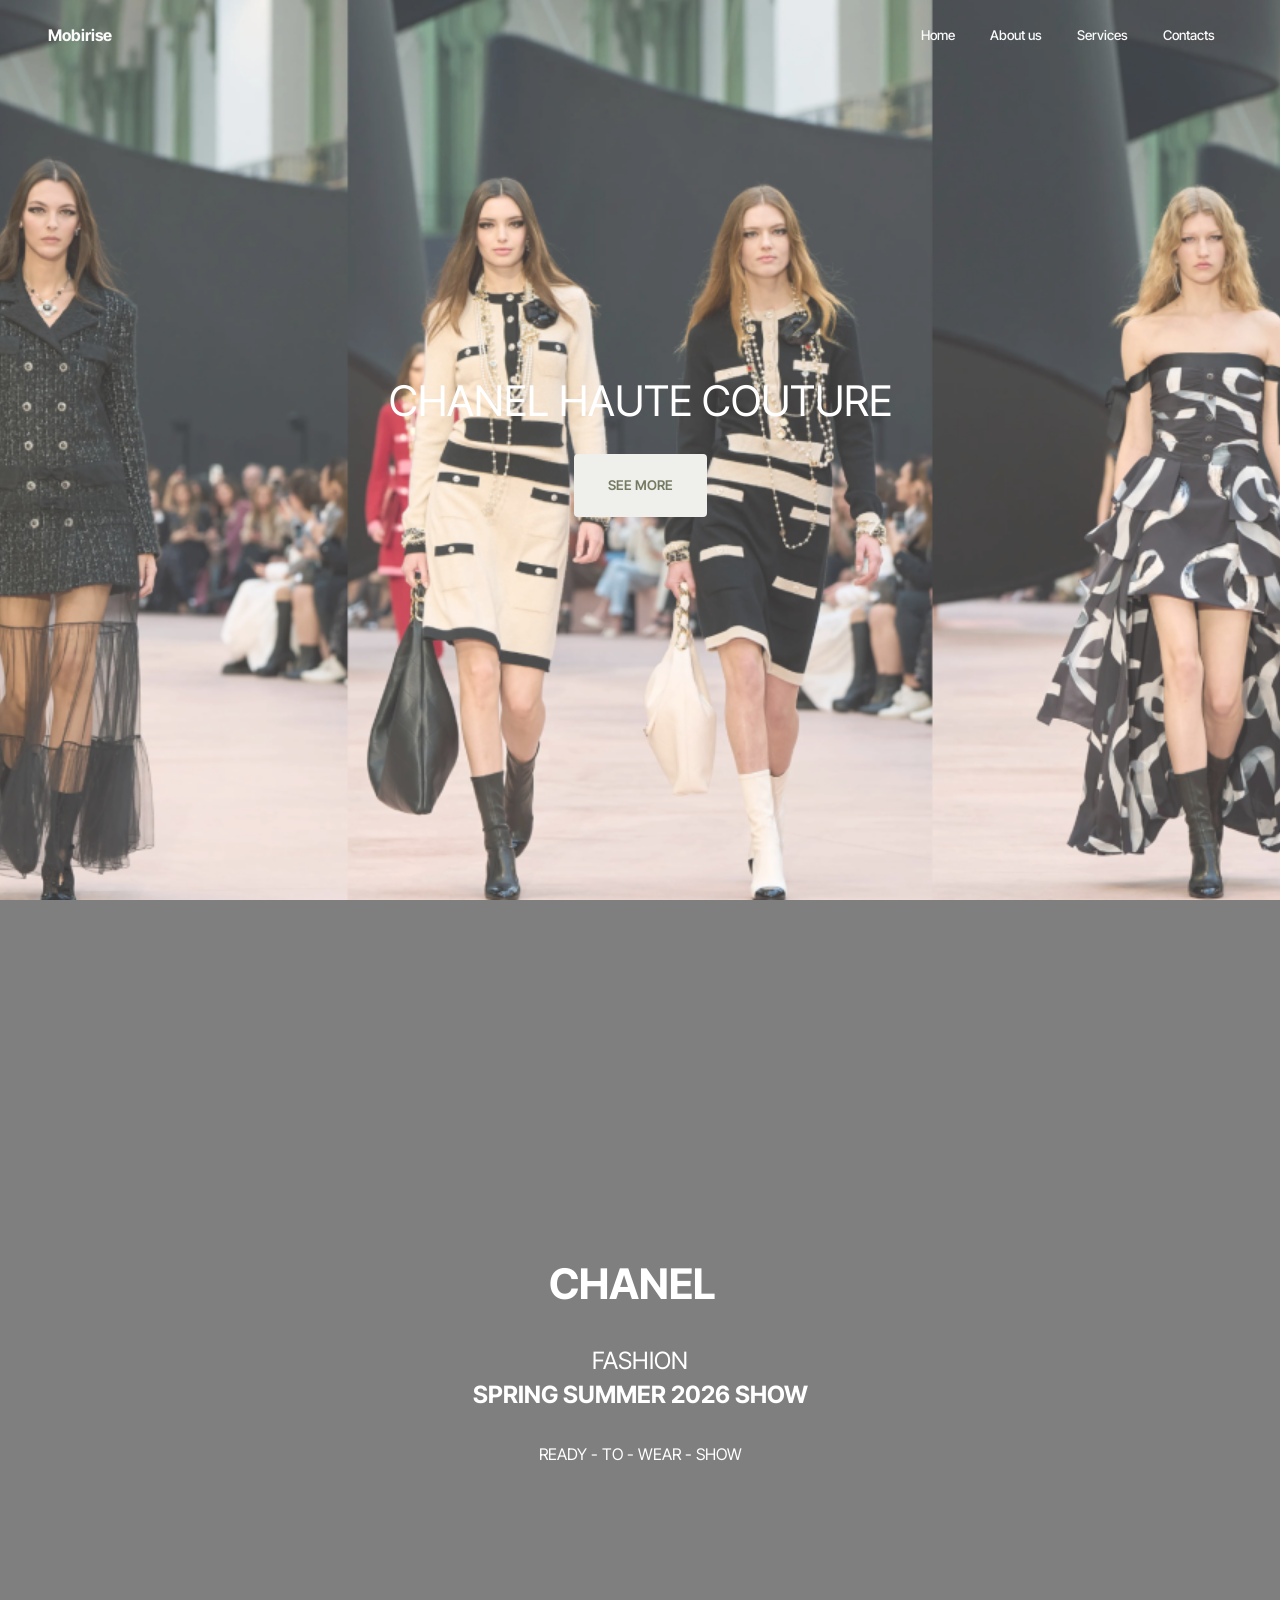
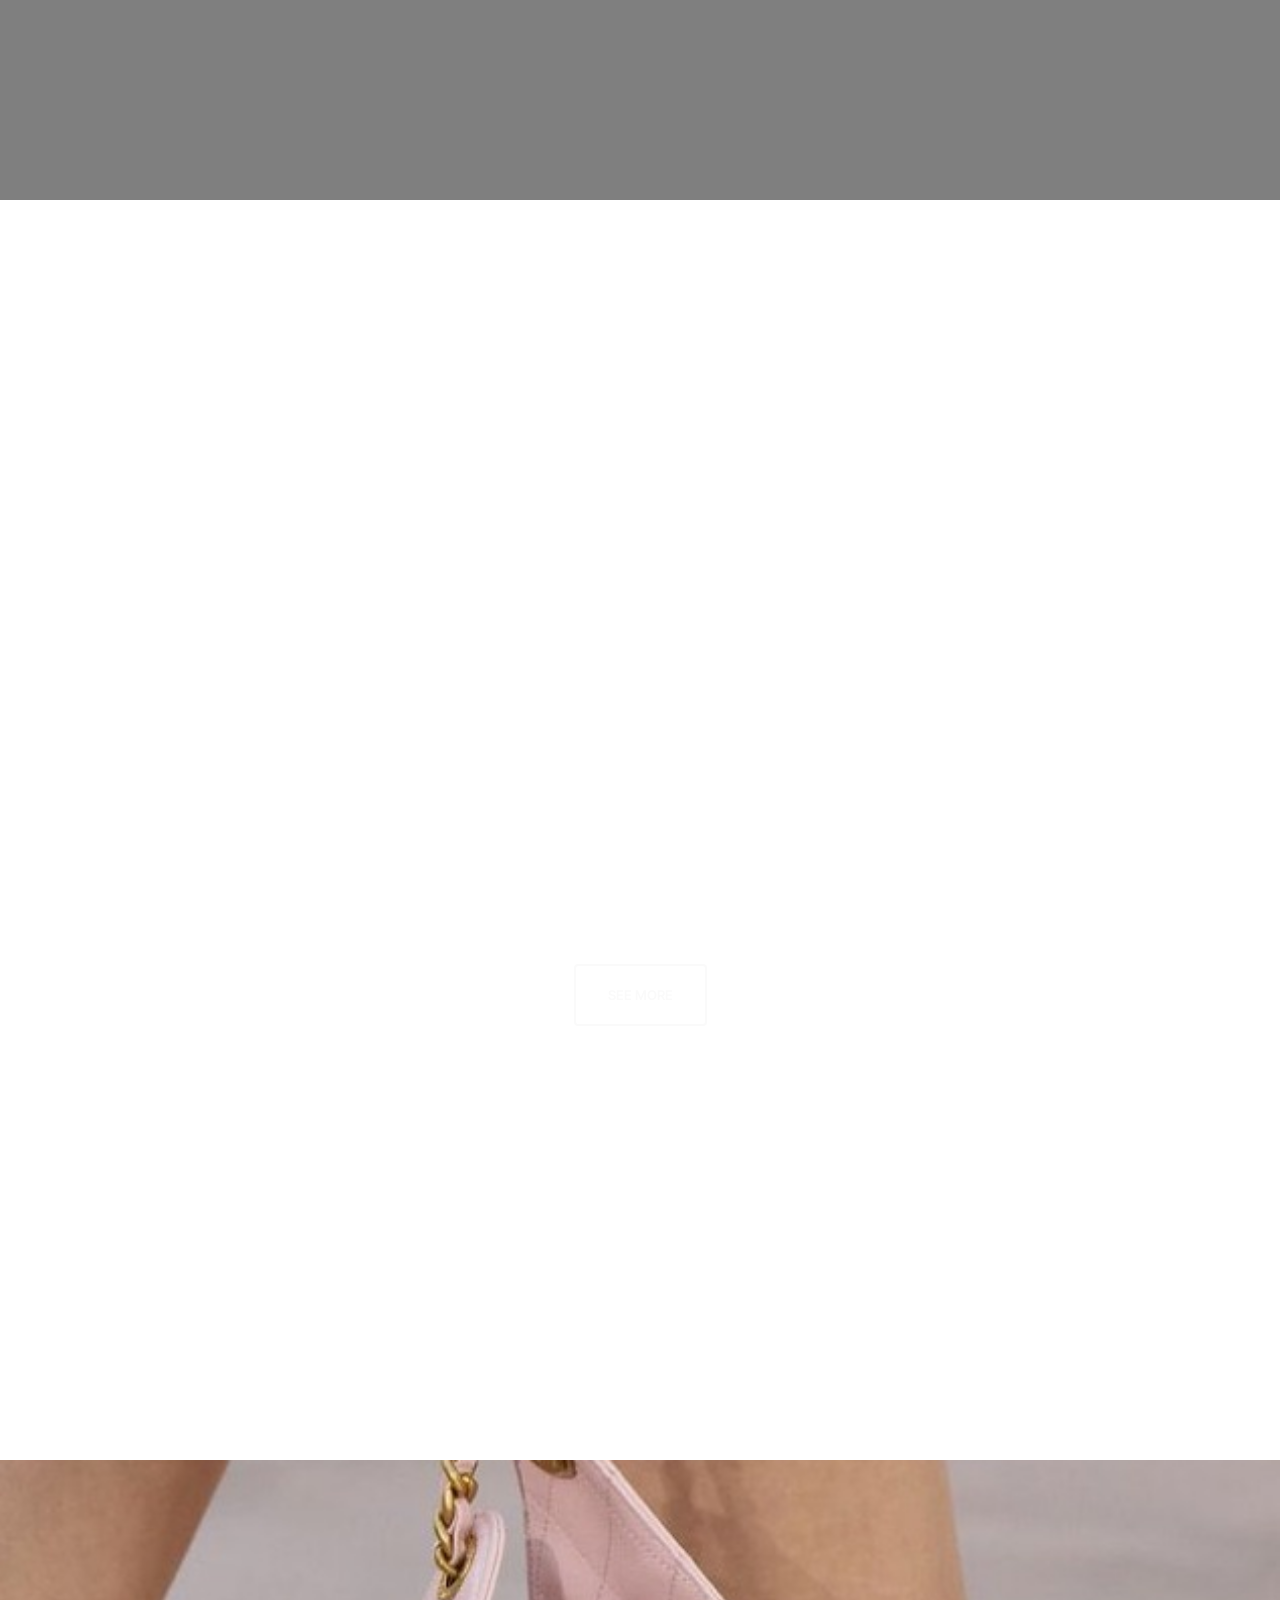
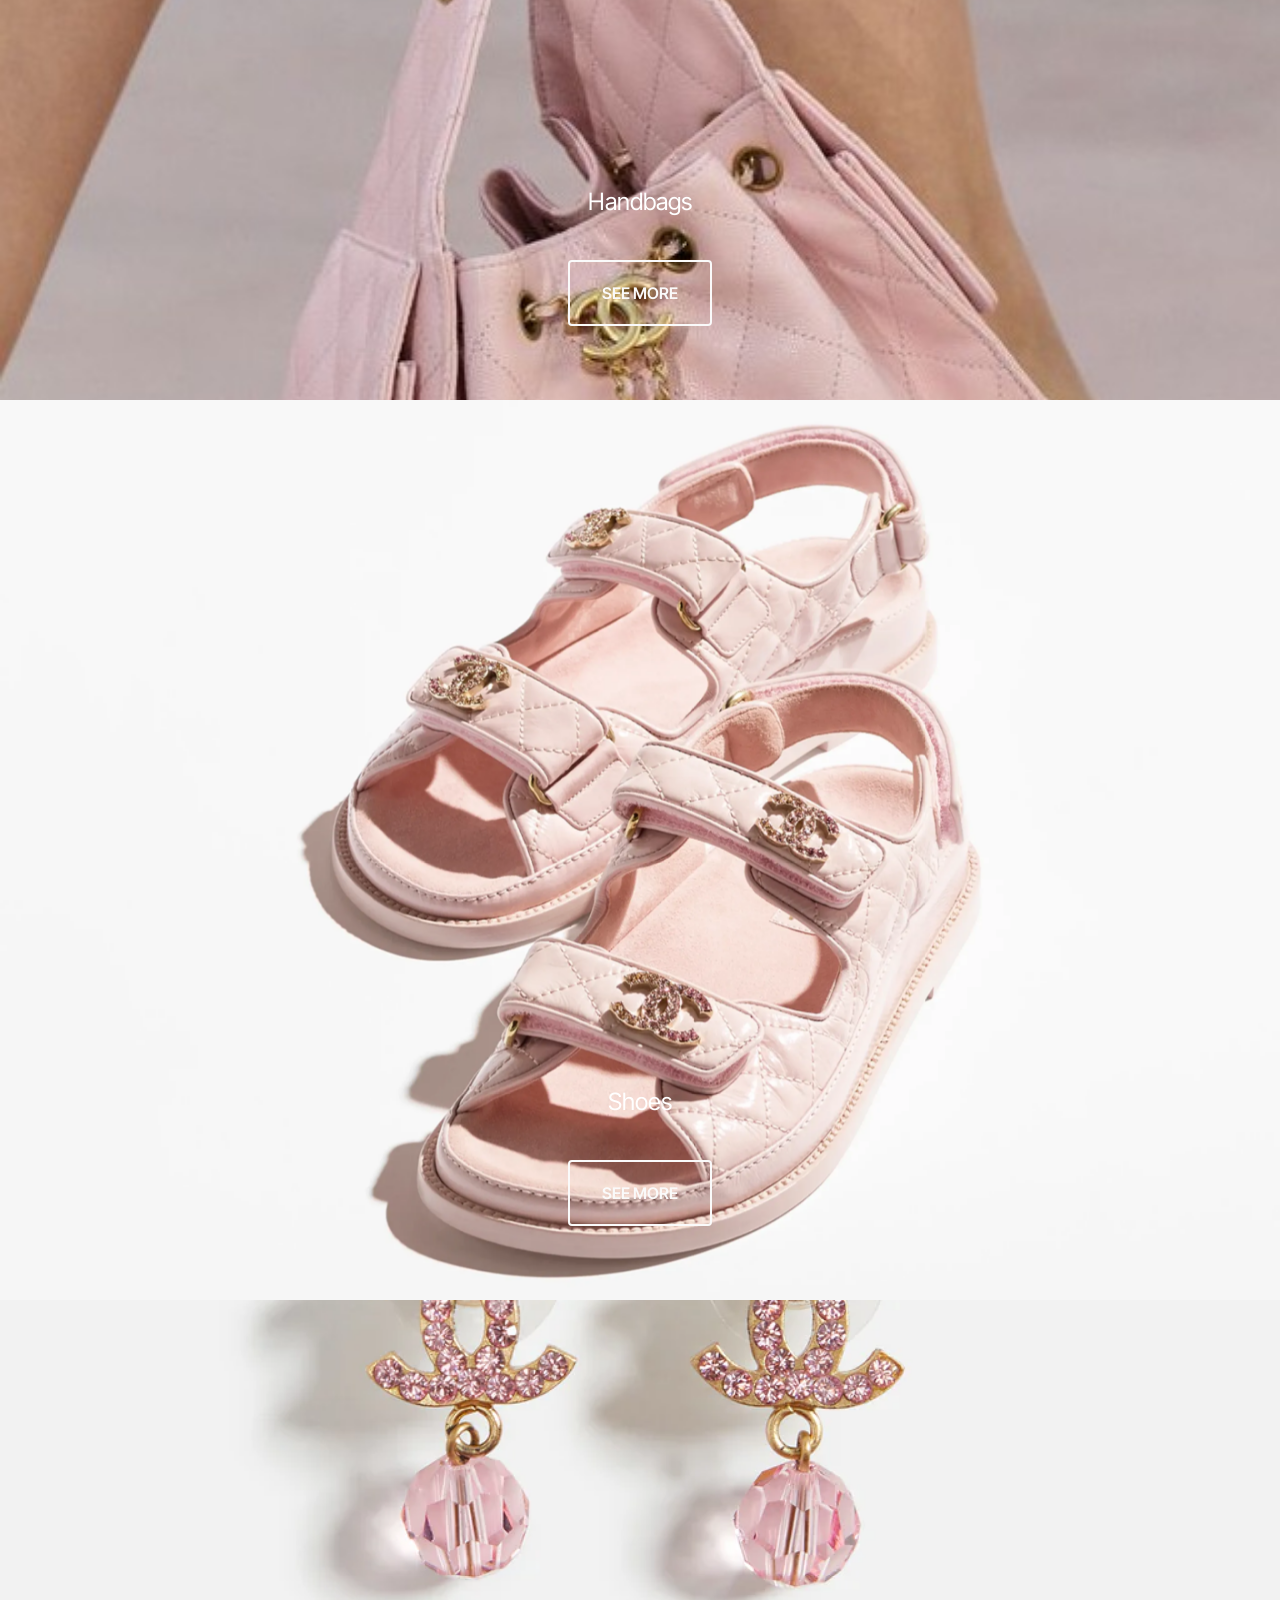
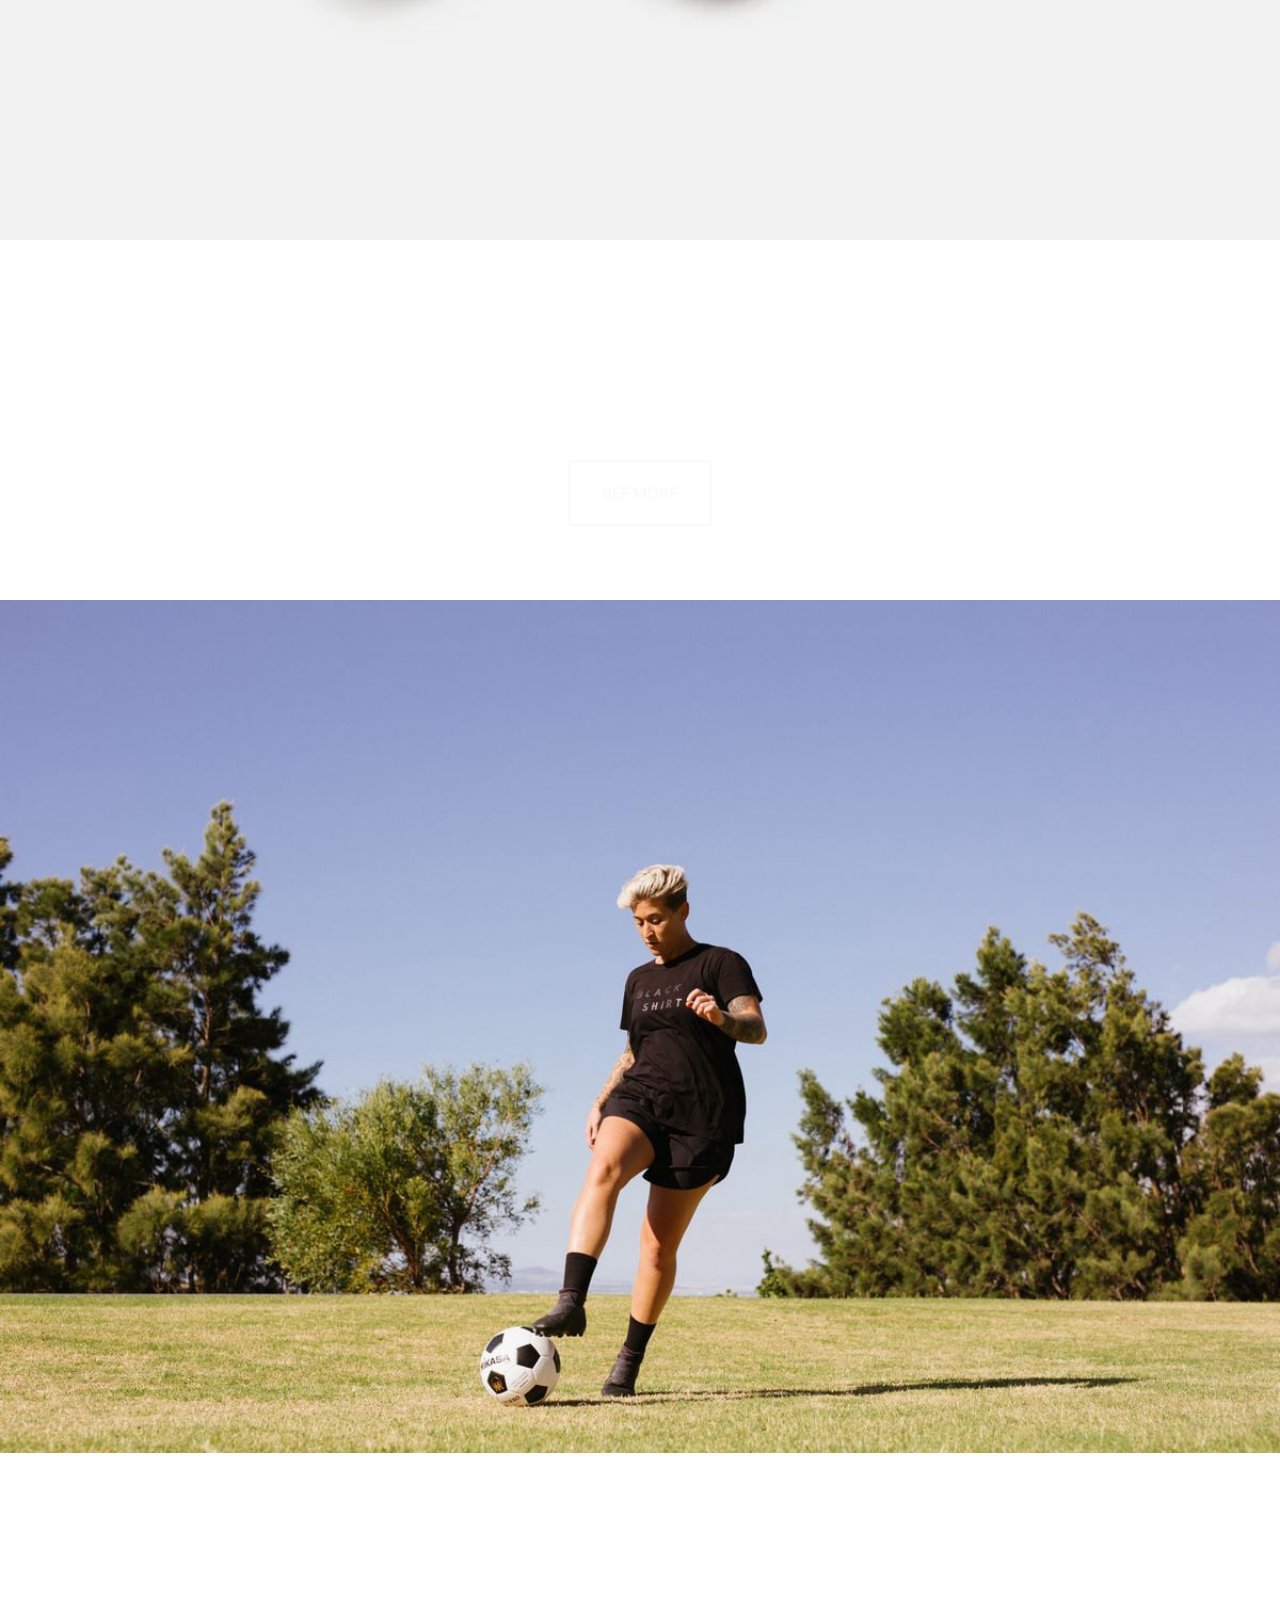
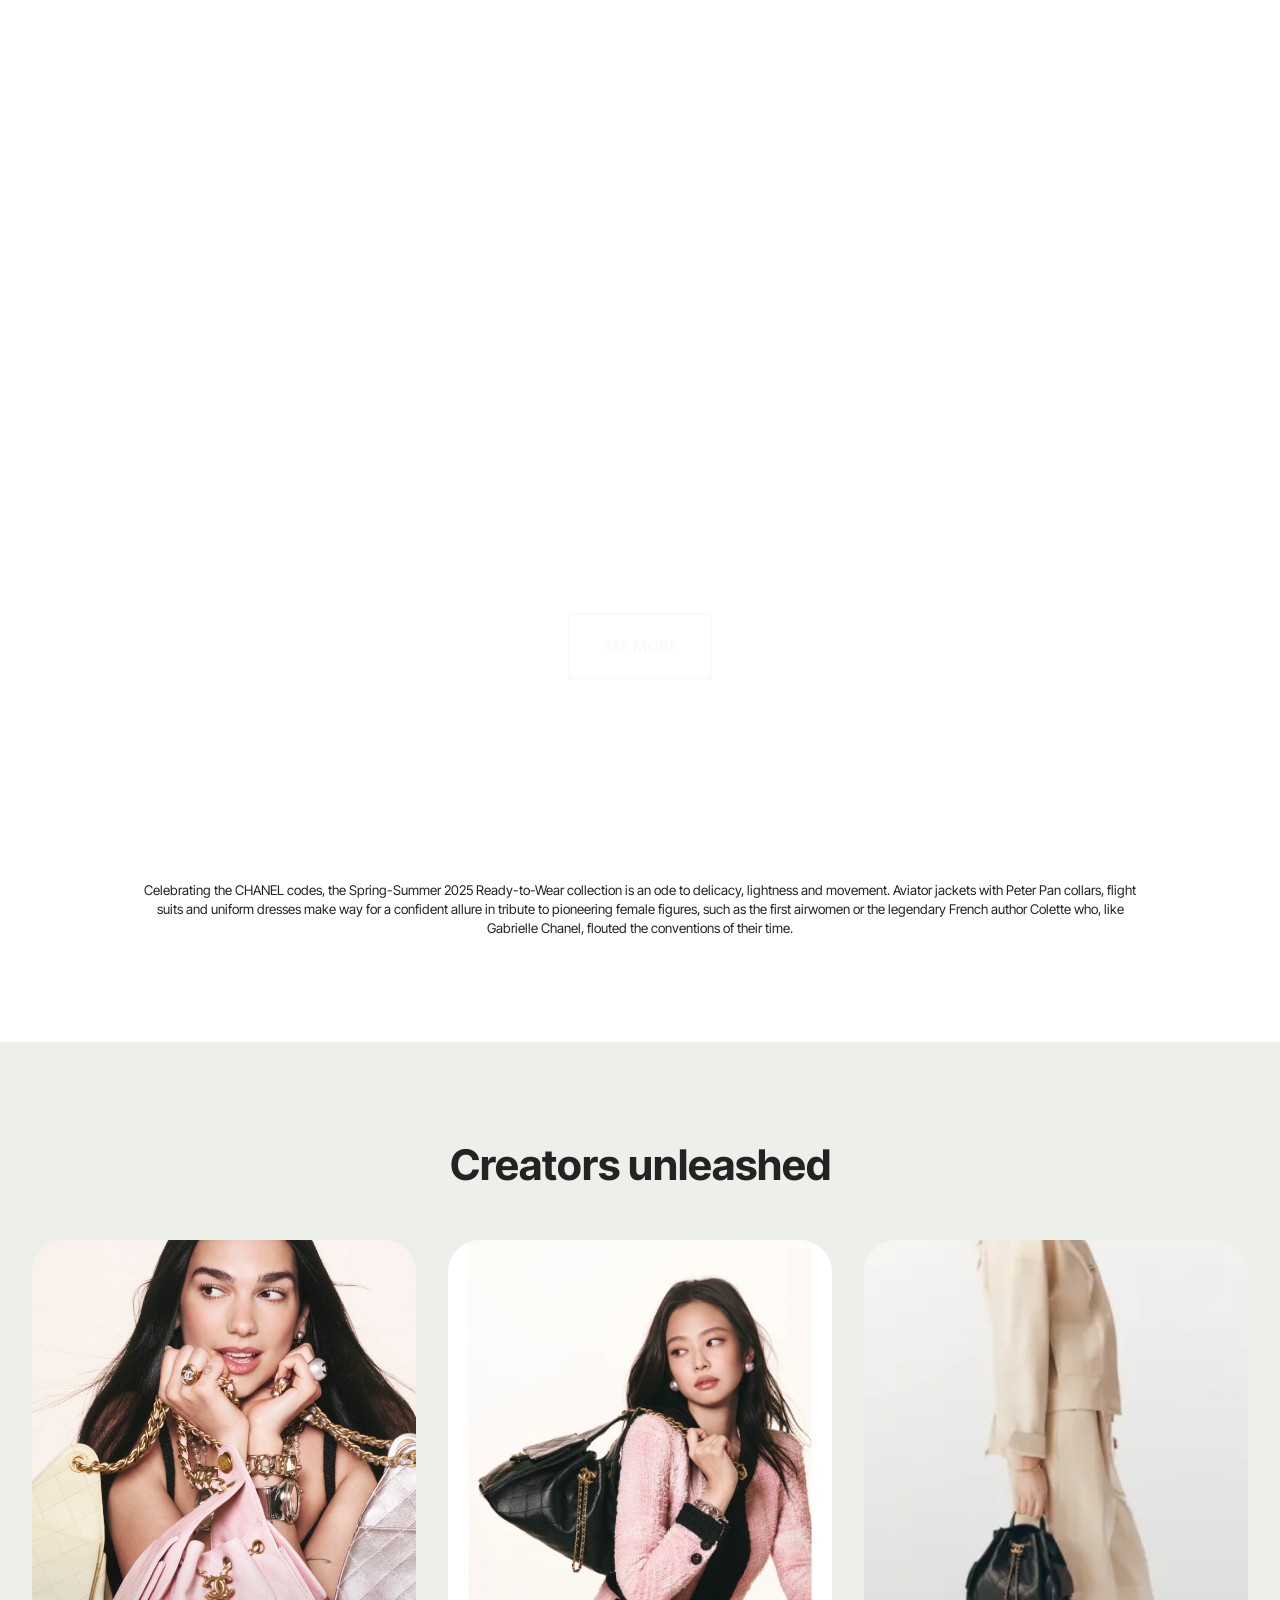
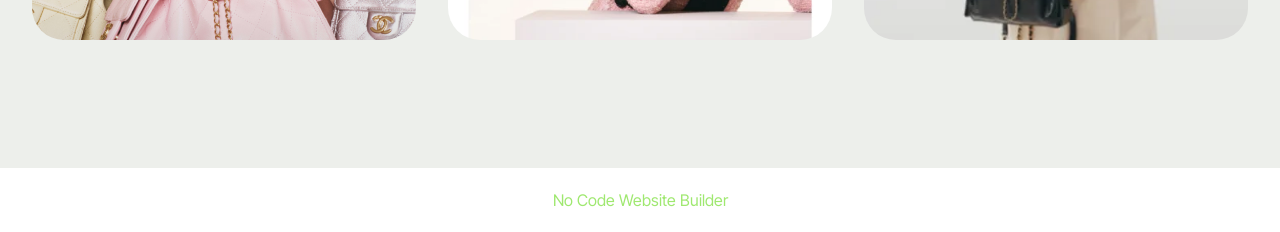
==== aboutus.html @ 670cd680 "create github pages" ====
<!DOCTYPE html>
<html  >
<head>
  <!-- Site made with Mobirise Website Builder v6.1.4, https://mobirise.com -->
  <meta charset="UTF-8">
  <meta http-equiv="X-UA-Compatible" content="IE=edge">
  <meta name="generator" content="Mobirise v6.1.4, mobirise.com">
  <meta name="viewport" content="width=device-width, initial-scale=1, minimum-scale=1">
  <link rel="shortcut icon" href="assets/images/logo.png" type="image/x-icon">
  <meta name="description" content="">
  
  
  <title>About us</title>
  <link rel="stylesheet" href="assets/bootstrap/css/bootstrap.min.css">
  <link rel="stylesheet" href="assets/parallax/jarallax.css">
  <link rel="stylesheet" href="assets/dropdown/css/style.css">
  <link rel="stylesheet" href="assets/socicon/css/styles.css">
  <link rel="stylesheet" href="assets/theme/css/style.css">
  <link rel="preload" href="https://fonts.googleapis.com/css?family=Inter+Tight:100,200,300,400,500,600,700,800,900,100i,200i,300i,400i,500i,600i,700i,800i,900i&display=swap" as="style" onload="this.onload=null;this.rel='stylesheet'">
  <noscript><link rel="stylesheet" href="https://fonts.googleapis.com/css?family=Inter+Tight:100,200,300,400,500,600,700,800,900,100i,200i,300i,400i,500i,600i,700i,800i,900i&display=swap"></noscript>
  <link rel="preload" as="style" href="assets/mobirise/css/mbr-additional.css?v=BwekRP"><link rel="stylesheet" href="assets/mobirise/css/mbr-additional.css?v=BwekRP" type="text/css">

  
  
  
</head>
<body>
  
  <section data-bs-version="5.1" class="menu menu1 cid-uYV3V0bJA8" once="menu" id="menu1-c">
    

    <nav class="navbar navbar-dropdown navbar-fixed-top navbar-expand-lg">
        <div class="container">
            <div class="navbar-brand">
                
                <span class="navbar-caption-wrap"><a class="navbar-caption text-white display-7" href="https://mobiri.se">Mobirise</a></span>
            </div>
            <button class="navbar-toggler" type="button" data-toggle="collapse" data-bs-toggle="collapse" data-target="#navbarSupportedContent" data-bs-target="#navbarSupportedContent" aria-controls="navbarNavAltMarkup" aria-expanded="false" aria-label="Toggle navigation">
                <div class="hamburger">
                    <span></span>
                    <span></span>
                    <span></span>
                    <span></span>
                </div>
            </button>
            <div class="collapse navbar-collapse" id="navbarSupportedContent">
                <ul class="navbar-nav nav-dropdown nav-right" data-app-modern-menu="true"><li class="nav-item"><a class="nav-link link text-white text-primary display-4" href="index.html">Home</a></li><li class="nav-item"><a class="nav-link link text-white text-primary display-4" href="aboutus.html">
                            About us</a></li>
                    <li class="nav-item"><a class="nav-link link text-white display-4" href="https://mobiri.se">
                            Services</a></li>
                    <li class="nav-item"><a class="nav-link link text-white display-4" href="https://mobiri.se">Contacts</a>
                    </li></ul>
                
                
            </div>
        </div>
    </nav>
</section>

<section data-bs-version="5.1" class="header13 cid-uYV48Dytwa mbr-fullscreen" id="header13-m">

    

    
    <div class="mbr-overlay" style="opacity: 0.2; background-color: rgb(255, 255, 255);"></div>

    <div class="align-center container">
        <div class="row justify-content-center">
            <div class="col-12 col-lg-10">
                
                <h2 class="mbr-section-subtitle mbr-fonts-style mb-3 display-2">CHANEL HAUTE COUTURE</h2>
                
                <div class="mbr-section-btn mt-3"><a class="btn btn-white display-4" href="https://mobiri.se">SEE MORE</a></div>
                
            </div>
        </div>
    </div>
</section>

<section data-bs-version="5.1" class="header16 cid-uYV3V19fDq mbr-fullscreen" data-bg-video="https://www.youtube.com/watch?v=5D0i7mtlqLs" id="header17-d">
  
  <div class="mbr-overlay" style="opacity: 0.5; background-color: rgb(0, 0, 0);"></div>
  <div class="container-fluid">
    <div class="row">
      <div class="content-wrap col-12 col-md-12">
        <h1 class="mbr-section-title mbr-fonts-style mbr-white mb-4 display-2">
          <strong><br>CHANEL&nbsp;&nbsp;</strong></h1>
        <h2 class="mbr-section-subtitle mbr-fonts-style mbr-white mb-4 display-5">FASHION<br><strong>SPRING SUMMER 2026 SHOW</strong></h2>
        <p class="mbr-fonts-style mbr-text mbr-white mb-4 display-7">READY - TO - WEAR - SHOW</p>
        
      </div>
    </div>
  </div>
</section>

<section data-bs-version="5.1" class="header16 cid-uYV3V1ro6J mbr-fullscreen" data-bg-video="https://www.youtube.com/watch?v=4HiorLI4dQw" id="header17-e">
  
  
  <div class="container-fluid">
    <div class="row">
      <div class="content-wrap col-12 col-md-12">
        <h1 class="mbr-section-title mbr-fonts-style mbr-white mb-4 display-7">
          <strong><br></strong><br><div><br></div></h1>
        
        <p class="mbr-fonts-style mbr-text mbr-white mb-4 display-7">Spring-summer 2025<br>Ready-to-wear collection<br></p>
        <div class="mbr-section-btn"><a class="btn btn-white-outline display-4" href="https://mobiri.se">SEE MORE</a></div>
      </div>
    </div>
  </div>
</section>

<section data-bs-version="5.1" class="header16 cid-uYV3V1GeVL mbr-fullscreen mbr-parallax-background" id="header17-f">
  
  
  <div class="container-fluid">
    <div class="row">
      <div class="content-wrap col-12 col-md-12">
        <h1 class="mbr-section-title mbr-fonts-style mbr-white mb-4 display-7"><br><br></h1>
        
        <p class="mbr-fonts-style mbr-text mbr-white mb-4 display-5">Handbags</p>
        <div class="mbr-section-btn"><a class="btn btn-white-outline display-7" href="https://mobiri.se">SEE MORE</a></div>
      </div>
    </div>
  </div>
</section>

<section data-bs-version="5.1" class="header16 cid-uYV3V1S5Nt mbr-fullscreen mbr-parallax-background" id="header17-g">
  
  
  <div class="container-fluid">
    <div class="row">
      <div class="content-wrap col-12 col-md-12">
        <h1 class="mbr-section-title mbr-fonts-style mbr-white mb-4 display-1">
          <strong><br><br></strong></h1>
        
        <p class="mbr-fonts-style mbr-text mbr-white mb-4 display-5">Shoes</p>
        <div class="mbr-section-btn"><a class="btn btn-white-outline display-7" href="https://mobiri.se">SEE MORE</a></div>
      </div>
    </div>
  </div>
</section>

<section data-bs-version="5.1" class="header16 cid-uYV3V21VdD mbr-fullscreen mbr-parallax-background" id="header17-h">
  
  
  <div class="container-fluid">
    <div class="row">
      <div class="content-wrap col-12 col-md-12">
        <h1 class="mbr-section-title mbr-fonts-style mbr-white mb-4 display-1">
          <strong><br><br></strong></h1>
        
        <p class="mbr-fonts-style mbr-text mbr-white mb-4 display-5">Costume Jewelry</p>
        <div class="mbr-section-btn"><a class="btn btn-white-outline display-7" href="https://mobiri.se">SEE MORE</a></div>
      </div>
    </div>
  </div>
</section>

<section data-bs-version="5.1" class="image03 cid-uYV3V2bOhd" id="image04-i">
    

    <div class="image-block m-auto">
        <img src="assets/images/background4.jpg" alt="Mobirise">
        
    </div>
</section>

<section data-bs-version="5.1" class="header16 cid-uYV3V2ixh4 mbr-fullscreen mbr-parallax-background" id="header17-j">
  
  
  <div class="container-fluid">
    <div class="row">
      <div class="content-wrap col-12 col-md-12">
        <h1 class="mbr-section-title mbr-fonts-style mbr-white mb-4 display-1">
          <strong><br><br></strong></h1>
        
        <p class="mbr-fonts-style mbr-text mbr-white mb-4 display-7">Small Leather Goods</p>
        <div class="mbr-section-btn"><a class="btn btn-white-outline display-7" href="https://mobiri.se">SEE MORE</a></div>
      </div>
    </div>
  </div>
</section>

<section data-bs-version="5.1" class="article11 cid-uYV3V2rMig" id="article11-k">
    

    
    
    <div class="container">
        <div class="row justify-content-center">
            <div class="title col-md-12 col-lg-10">
                
                <h4 class="mbr-section-subtitle align-center mbr-fonts-style mt-4 display-4">Celebrating the CHANEL codes, the Spring-Summer 2025 Ready-to-Wear collection is an ode to delicacy, lightness and movement. Aviator jackets with Peter Pan collars, flight suits and uniform dresses make way for a confident allure in tribute to pioneering female figures, such as the first airwomen or the legendary French author Colette who, like Gabrielle Chanel, flouted the conventions of their time.</h4>
                
            </div>
        </div>
    </div>
</section>

<section data-bs-version="5.1" class="clients1 cid-uYV3V2CM6e" id="clients01-l">
  

  
  
  <div class="container-fluid">
    <div class="row justify-content-center mb-5">
      <div class="col-12 content-head">
        <h3 class="mbr-section-title mbr-fonts-style align-center mb-0 display-2">
          <strong>Creators unleashed</strong>
        </h3>
        
      </div>
    </div>
    <div class="row justify-content-center">
      <div class="col-sm-6 card col-lg-4">
        <div class="card-wrap card1">
          <div class="content-wrap">
            <div class="mbr-section-btn card-btn align-center">
              <a class="btn btn-white display-7" href="https://mobiri.se"><span class="socicon socicon-instagram mbr-iconfont mbr-iconfont-btn"></span>/profilelink</a>
            </div>
          </div>
        </div>
      </div>

      <div class="col-sm-6 card col-lg-4">
        <div class="card-wrap card2">
          <div class="content-wrap">
            <div class="mbr-section-btn card-btn align-center">
              <a class="btn btn-white display-7" href="https://mobiri.se"><span class="socicon socicon-instagram mbr-iconfont mbr-iconfont-btn"></span>/profilelink</a>
            </div>
          </div>
        </div>
      </div>

      <div class="col-sm-6 card col-lg-4">
        <div class="card-wrap card3">
          <div class="content-wrap">
            <div class="mbr-section-btn card-btn align-center">
              <a class="btn btn-white display-7" href="https://mobiri.se"><span class="socicon socicon-instagram mbr-iconfont mbr-iconfont-btn"></span>/profilelink</a>
            </div>
          </div>
        </div>
      </div>

      
    </div>
  </div>
</section><section class="display-7" style="padding: 0;align-items: center;justify-content: center;flex-wrap: wrap;    align-content: center;display: flex;position: relative;height: 4rem;"><a href="https://mobiri.se/" style="flex: 1 1;height: 4rem;position: absolute;width: 100%;z-index: 1;"><img alt="" style="height: 4rem;" src="[data-uri]"></a><p style="margin: 0;text-align: center;" class="display-7">&#8204;</p><a style="z-index:1" href="https://mobirise.com/builder/no-code-website-builder.html">No Code Website Builder</a></section><script src="assets/bootstrap/js/bootstrap.bundle.min.js"></script>  <script src="assets/parallax/jarallax.js"></script>  <script src="assets/smoothscroll/smooth-scroll.js"></script>  <script src="assets/ytplayer/index.js"></script>  <script src="assets/dropdown/js/navbar-dropdown.js"></script>  <script src="assets/vimeoplayer/player.js"></script>  <script src="assets/theme/js/script.js"></script>  
  
  
</body>
</html>
---- assets/parallax/jarallax.css ----
.jarallax {
    position: relative;
    z-index: 0;
}
.jarallax > .jarallax-img {
    position: absolute;
    object-fit: cover;
    /* support for plugin https://github.com/bfred-it/object-fit-images */
    font-family: 'object-fit: cover;';
    top: 0;
    left: 0;
    width: 100%;
    height: 100%;
    z-index: -1;
}
---- assets/dropdown/css/style.css ----
.navbar-dropdown {
  left: 0;
  padding: 0;
  position: absolute;
  right: 0;
  top: 0;
  transition: all 0.45s ease;
  z-index: 1030;
  background: #282828; }
  .navbar-dropdown .navbar-logo {
    margin-right: 0.8rem;
    transition: margin 0.3s ease-in-out;
    vertical-align: middle; }
    .navbar-dropdown .navbar-logo img {
      height: 3.125rem;
      transition: all 0.3s ease-in-out; }
    .navbar-dropdown .navbar-logo.mbr-iconfont {
      font-size: 3.125rem;
      line-height: 3.125rem; }
  .navbar-dropdown .navbar-caption {
    font-weight: 700;
    white-space: normal;
    vertical-align: -4px;
    line-height: 3.125rem !important; }
    .navbar-dropdown .navbar-caption, .navbar-dropdown .navbar-caption:hover {
      color: inherit;
      text-decoration: none; }
  .navbar-dropdown .mbr-iconfont + .navbar-caption {
    vertical-align: -1px; }
  .navbar-dropdown.navbar-fixed-top {
    position: fixed; }
  .navbar-dropdown .navbar-brand span {
    vertical-align: -4px; }
  .navbar-dropdown.bg-color.transparent {
    background: none; }
  .navbar-dropdown.navbar-short .navbar-brand {
    padding: 0.625rem 0; }
    .navbar-dropdown.navbar-short .navbar-brand span {
      vertical-align: -1px; }
  .navbar-dropdown.navbar-short .navbar-caption {
    line-height: 2.375rem !important;
    vertical-align: -2px; }
  .navbar-dropdown.navbar-short .navbar-logo {
    margin-right: 0.5rem; }
    .navbar-dropdown.navbar-short .navbar-logo img {
      height: 2.375rem; }
    .navbar-dropdown.navbar-short .navbar-logo.mbr-iconfont {
      font-size: 2.375rem;
      line-height: 2.375rem; }
  .navbar-dropdown.navbar-short .mbr-table-cell {
    height: 3.625rem; }
  .navbar-dropdown .navbar-close {
    left: 0.6875rem;
    position: fixed;
    top: 0.75rem;
    z-index: 1000; }
  .navbar-dropdown .hamburger-icon {
    content: "";
    display: inline-block;
    vertical-align: middle;
    width: 16px;
    -webkit-box-shadow: 0 -6px 0 1px #282828,0 0 0 1px #282828,0 6px 0 1px #282828;
    -moz-box-shadow: 0 -6px 0 1px #282828,0 0 0 1px #282828,0 6px 0 1px #282828;
    box-shadow: 0 -6px 0 1px #282828,0 0 0 1px #282828,0 6px 0 1px #282828; }

.dropdown-menu .dropdown-toggle[data-toggle="dropdown-submenu"]::after {
  border-bottom: 0.35em solid transparent;
  border-left: 0.35em solid;
  border-right: 0;
  border-top: 0.35em solid transparent;
  margin-left: 0.3rem; }

.dropdown-menu .dropdown-item:focus {
  outline: 0; }

.nav-dropdown {
  font-size: 0.75rem;
  font-weight: 500;
  height: auto !important; }
  .nav-dropdown .nav-btn {
    padding-left: 1rem; }
  .nav-dropdown .link {
    margin: .667em 1.667em;
    font-weight: 500;
    padding: 0;
    transition: color .2s ease-in-out; }
    .nav-dropdown .link.dropdown-toggle {
      margin-right: 2.583em; }
      .nav-dropdown .link.dropdown-toggle::after {
        margin-left: .25rem;
        border-top: 0.35em solid;
        border-right: 0.35em solid transparent;
        border-left: 0.35em solid transparent;
        border-bottom: 0; }
      .nav-dropdown .link.dropdown-toggle[aria-expanded="true"] {
        margin: 0;
        padding: 0.667em 3.263em  0.667em 1.667em; }
  .nav-dropdown .link::after,
  .nav-dropdown .dropdown-item::after {
    color: inherit; }
  .nav-dropdown .btn {
    font-size: 0.75rem;
    font-weight: 700;
    letter-spacing: 0;
    margin-bottom: 0;
    padding-left: 1.25rem;
    padding-right: 1.25rem; }
  .nav-dropdown .dropdown-menu {
    border-radius: 0;
    border: 0;
    left: 0;
    margin: 0;
    padding-bottom: 1.25rem;
    padding-top: 1.25rem;
    position: relative; }
  .nav-dropdown .dropdown-submenu {
    margin-left: 0.125rem;
    top: 0; }
  .nav-dropdown .dropdown-item {
    font-weight: 500;
    line-height: 2;
    padding: 0.3846em 4.615em 0.3846em 1.5385em;
    position: relative;
    transition: color .2s ease-in-out, background-color .2s ease-in-out; }
    .nav-dropdown .dropdown-item::after {
      margin-top: -0.3077em;
      position: absolute;
      right: 1.1538em;
      top: 50%; }
    .nav-dropdown .dropdown-item:focus, .nav-dropdown .dropdown-item:hover {
      background: none; }

@media (max-width: 767px) {
  .nav-dropdown.navbar-toggleable-sm {
    bottom: 0;
    display: none;
    left: 0;
    overflow-x: hidden;
    position: fixed;
    top: 0;
    transform: translateX(-100%);
    -ms-transform: translateX(-100%);
    -webkit-transform: translateX(-100%);
    width: 18.75rem;
    z-index: 999; } }
.nav-dropdown.navbar-toggleable-xl {
  bottom: 0;
  display: none;
  left: 0;
  overflow-x: hidden;
  position: fixed;
  top: 0;
  transform: translateX(-100%);
  -ms-transform: translateX(-100%);
  -webkit-transform: translateX(-100%);
  width: 18.75rem;
  z-index: 999; }

.nav-dropdown-sm {
  display: block !important;
  overflow-x: hidden;
  overflow: auto;
  padding-top: 3.875rem; }
  .nav-dropdown-sm::after {
    content: "";
    display: block;
    height: 3rem;
    width: 100%; }
  .nav-dropdown-sm.collapse.in ~ .navbar-close {
    display: block !important; }
  .nav-dropdown-sm.collapsing, .nav-dropdown-sm.collapse.in {
    transform: translateX(0);
    -ms-transform: translateX(0);
    -webkit-transform: translateX(0);
    transition: all 0.25s ease-out;
    -webkit-transition: all 0.25s ease-out;
    background: #282828; }
  .nav-dropdown-sm.collapsing[aria-expanded="false"] {
    transform: translateX(-100%);
    -ms-transform: translateX(-100%);
    -webkit-transform: translateX(-100%); }
  .nav-dropdown-sm .nav-item {
    display: block;
    margin-left: 0 !important;
    padding-left: 0; }
  .nav-dropdown-sm .link,
  .nav-dropdown-sm .dropdown-item {
    border-top: 1px dotted rgba(255, 255, 255, 0.1);
    font-size: 0.8125rem;
    line-height: 1.6;
    margin: 0 !important;
    padding: 0.875rem 2.4rem 0.875rem 1.5625rem !important;
    position: relative;
    white-space: normal; }
    .nav-dropdown-sm .link:focus, .nav-dropdown-sm .link:hover,
    .nav-dropdown-sm .dropdown-item:focus,
    .nav-dropdown-sm .dropdown-item:hover {
      background: rgba(0, 0, 0, 0.2) !important;
      color: #c0a375; }
  .nav-dropdown-sm .nav-btn {
    position: relative;
    padding: 1.5625rem 1.5625rem 0 1.5625rem; }
    .nav-dropdown-sm .nav-btn::before {
      border-top: 1px dotted rgba(255, 255, 255, 0.1);
      content: "";
      left: 0;
      position: absolute;
      top: 0;
      width: 100%; }
    .nav-dropdown-sm .nav-btn + .nav-btn {
      padding-top: 0.625rem; }
      .nav-dropdown-sm .nav-btn + .nav-btn::before {
        display: none; }
  .nav-dropdown-sm .btn {
    padding: 0.625rem 0; }
  .nav-dropdown-sm .dropdown-toggle[data-toggle="dropdown-submenu"]::after {
    margin-left: .25rem;
    border-top: 0.35em solid;
    border-right: 0.35em solid transparent;
    border-left: 0.35em solid transparent;
    border-bottom: 0; }
  .nav-dropdown-sm .dropdown-toggle[data-toggle="dropdown-submenu"][aria-expanded="true"]::after {
    border-top: 0;
    border-right: 0.35em solid transparent;
    border-left: 0.35em solid transparent;
    border-bottom: 0.35em solid; }
  .nav-dropdown-sm .dropdown-menu {
    margin: 0;
    padding: 0;
    position: relative;
    top: 0;
    left: 0;
    width: 100%;
    border: 0;
    float: none;
    border-radius: 0;
    background: none; }
  .nav-dropdown-sm .dropdown-submenu {
    left: 100%;
    margin-left: 0.125rem;
    margin-top: -1.25rem;
    top: 0; }

.navbar-toggleable-sm .nav-dropdown .dropdown-menu {
  position: absolute; }

.navbar-toggleable-sm .nav-dropdown .dropdown-submenu {
  left: 100%;
  margin-left: 0.125rem;
  margin-top: -1.25rem;
  top: 0; }

.navbar-toggleable-sm.opened .nav-dropdown .dropdown-menu {
  position: relative; }

.navbar-toggleable-sm.opened .nav-dropdown .dropdown-submenu {
  left: 0;
  margin-left: 00rem;
  margin-top: 0rem;
  top: 0; }

.is-builder .nav-dropdown.collapsing {
  transition: none !important; }
---- assets/socicon/css/styles.css ----
@charset "UTF-8";

@font-face {
  font-family: 'Socicon';
  src:  url('../fonts/socicon.eot');
  src:  url('../fonts/socicon.eot?#iefix') format('embedded-opentype'),
    url('../fonts/socicon.woff2') format('woff2'),
    url('../fonts/socicon.ttf') format('truetype'),
    url('../fonts/socicon.woff') format('woff'),
    url('../fonts/socicon.svg#socicon') format('svg');
  font-weight: normal;
  font-style: normal;
  font-display: swap;
}

[data-icon]:before {
  font-family: "socicon" !important;
  content: attr(data-icon);
  font-style: normal !important;
  font-weight: normal !important;
  font-variant: normal !important;
  text-transform: none !important;
  speak: none;
  line-height: 1;
  -webkit-font-smoothing: antialiased;
  -moz-osx-font-smoothing: grayscale;
}

[class^="socicon-"], [class*=" socicon-"] {
  /* use !important to prevent issues with browser extensions that change fonts */
  font-family: 'Socicon' !important;
  speak: none;
  font-style: normal;
  font-weight: normal;
  font-variant: normal;
  text-transform: none;
  line-height: 1;

  /* Better Font Rendering =========== */
  -webkit-font-smoothing: antialiased;
  -moz-osx-font-smoothing: grayscale;
}

.socicon-500px:before {
  content: "\e000";
}
.socicon-8tracks:before {
  content: "\e001";
}
.socicon-airbnb:before {
  content: "\e002";
}
.socicon-alliance:before {
  content: "\e003";
}
.socicon-amazon:before {
  content: "\e004";
}
.socicon-amplement:before {
  content: "\e005";
}
.socicon-android:before {
  content: "\e006";
}
.socicon-angellist:before {
  content: "\e007";
}
.socicon-apple:before {
  content: "\e008";
}
.socicon-appnet:before {
  content: "\e009";
}
.socicon-baidu:before {
  content: "\e00a";
}
.socicon-bandcamp:before {
  content: "\e00b";
}
.socicon-battlenet:before {
  content: "\e00c";
}
.socicon-mixer:before {
  content: "\e00d";
}
.socicon-bebee:before {
  content: "\e00e";
}
.socicon-bebo:before {
  content: "\e00f";
}
.socicon-behance:before {
  content: "\e010";
}
.socicon-blizzard:before {
  content: "\e011";
}
.socicon-blogger:before {
  content: "\e012";
}
.socicon-buffer:before {
  content: "\e013";
}
.socicon-chrome:before {
  content: "\e014";
}
.socicon-coderwall:before {
  content: "\e015";
}
.socicon-curse:before {
  content: "\e016";
}
.socicon-dailymotion:before {
  content: "\e017";
}
.socicon-deezer:before {
  content: "\e018";
}
.socicon-delicious:before {
  content: "\e019";
}
.socicon-deviantart:before {
  content: "\e01a";
}
.socicon-diablo:before {
  content: "\e01b";
}
.socicon-digg:before {
  content: "\e01c";
}
.socicon-discord:before {
  content: "\e01d";
}
.socicon-disqus:before {
  content: "\e01e";
}
.socicon-douban:before {
  content: "\e01f";
}
.socicon-draugiem:before {
  content: "\e020";
}
.socicon-dribbble:before {
  content: "\e021";
}
.socicon-drupal:before {
  content: "\e022";
}
.socicon-ebay:before {
  content: "\e023";
}
.socicon-ello:before {
  content: "\e024";
}
.socicon-endomodo:before {
  content: "\e025";
}
.socicon-envato:before {
  content: "\e026";
}
.socicon-etsy:before {
  content: "\e027";
}
.socicon-facebook:before {
  content: "\e028";
}
.socicon-feedburner:before {
  content: "\e029";
}
.socicon-filmweb:before {
  content: "\e02a";
}
.socicon-firefox:before {
  content: "\e02b";
}
.socicon-flattr:before {
  content: "\e02c";
}
.socicon-flickr:before {
  content: "\e02d";
}
.socicon-formulr:before {
  content: "\e02e";
}
.socicon-forrst:before {
  content: "\e02f";
}
.socicon-foursquare:before {
  content: "\e030";
}
.socicon-friendfeed:before {
  content: "\e031";
}
.socicon-github:before {
  content: "\e032";
}
.socicon-goodreads:before {
  content: "\e033";
}
.socicon-google:before {
  content: "\e034";
}
.socicon-googlescholar:before {
  content: "\e035";
}
.socicon-googlegroups:before {
  content: "\e036";
}
.socicon-googlephotos:before {
  content: "\e037";
}
.socicon-googleplus:before {
  content: "\e038";
}
.socicon-grooveshark:before {
  content: "\e039";
}
.socicon-hackerrank:before {
  content: "\e03a";
}
.socicon-hearthstone:before {
  content: "\e03b";
}
.socicon-hellocoton:before {
  content: "\e03c";
}
.socicon-heroes:before {
  content: "\e03d";
}
.socicon-smashcast:before {
  content: "\e03e";
}
.socicon-horde:before {
  content: "\e03f";
}
.socicon-houzz:before {
  content: "\e040";
}
.socicon-icq:before {
  content: "\e041";
}
.socicon-identica:before {
  content: "\e042";
}
.socicon-imdb:before {
  content: "\e043";
}
.socicon-instagram:before {
  content: "\e044";
}
.socicon-issuu:before {
  content: "\e045";
}
.socicon-istock:before {
  content: "\e046";
}
.socicon-itunes:before {
  content: "\e047";
}
.socicon-keybase:before {
  content: "\e048";
}
.socicon-lanyrd:before {
  content: "\e049";
}
.socicon-lastfm:before {
  content: "\e04a";
}
.socicon-line:before {
  content: "\e04b";
}
.socicon-linkedin:before {
  content: "\e04c";
}
.socicon-livejournal:before {
  content: "\e04d";
}
.socicon-lyft:before {
  content: "\e04e";
}
.socicon-macos:before {
  content: "\e04f";
}
.socicon-mail:before {
  content: "\e050";
}
.socicon-medium:before {
  content: "\e051";
}
.socicon-meetup:before {
  content: "\e052";
}
.socicon-mixcloud:before {
  content: "\e053";
}
.socicon-modelmayhem:before {
  content: "\e054";
}
.socicon-mumble:before {
  content: "\e055";
}
.socicon-myspace:before {
  content: "\e056";
}
.socicon-newsvine:before {
  content: "\e057";
}
.socicon-nintendo:before {
  content: "\e058";
}
.socicon-npm:before {
  content: "\e059";
}
.socicon-odnoklassniki:before {
  content: "\e05a";
}
.socicon-openid:before {
  content: "\e05b";
}
.socicon-opera:before {
  content: "\e05c";
}
.socicon-outlook:before {
  content: "\e05d";
}
.socicon-overwatch:before {
  content: "\e05e";
}
.socicon-patreon:before {
  content: "\e05f";
}
.socicon-paypal:before {
  content: "\e060";
}
.socicon-periscope:before {
  content: "\e061";
}
.socicon-persona:before {
  content: "\e062";
}
.socicon-pinterest:before {
  content: "\e063";
}
.socicon-play:before {
  content: "\e064";
}
.socicon-player:before {
  content: "\e065";
}
.socicon-playstation:before {
  content: "\e066";
}
.socicon-pocket:before {
  content: "\e067";
}
.socicon-qq:before {
  content: "\e068";
}
.socicon-quora:before {
  content: "\e069";
}
.socicon-raidcall:before {
  content: "\e06a";
}
.socicon-ravelry:before {
  content: "\e06b";
}
.socicon-reddit:before {
  content: "\e06c";
}
.socicon-renren:before {
  content: "\e06d";
}
.socicon-researchgate:before {
  content: "\e06e";
}
.socicon-residentadvisor:before {
  content: "\e06f";
}
.socicon-reverbnation:before {
  content: "\e070";
}
.socicon-rss:before {
  content: "\e071";
}
.socicon-sharethis:before {
  content: "\e072";
}
.socicon-skype:before {
  content: "\e073";
}
.socicon-slideshare:before {
  content: "\e074";
}
.socicon-smugmug:before {
  content: "\e075";
}
.socicon-snapchat:before {
  content: "\e076";
}
.socicon-songkick:before {
  content: "\e077";
}
.socicon-soundcloud:before {
  content: "\e078";
}
.socicon-spotify:before {
  content: "\e079";
}
.socicon-stackexchange:before {
  content: "\e07a";
}
.socicon-stackoverflow:before {
  content: "\e07b";
}
.socicon-starcraft:before {
  content: "\e07c";
}
.socicon-stayfriends:before {
  content: "\e07d";
}
.socicon-steam:before {
  content: "\e07e";
}
.socicon-storehouse:before {
  content: "\e07f";
}
.socicon-strava:before {
  content: "\e080";
}
.socicon-streamjar:before {
  content: "\e081";
}
.socicon-stumbleupon:before {
  content: "\e082";
}
.socicon-swarm:before {
  content: "\e083";
}
.socicon-teamspeak:before {
  content: "\e084";
}
.socicon-teamviewer:before {
  content: "\e085";
}
.socicon-technorati:before {
  content: "\e086";
}
.socicon-telegram:before {
  content: "\e087";
}
.socicon-tripadvisor:before {
  content: "\e088";
}
.socicon-tripit:before {
  content: "\e089";
}
.socicon-triplej:before {
  content: "\e08a";
}
.socicon-tumblr:before {
  content: "\e08b";
}
.socicon-twitch:before {
  content: "\e08c";
}
.socicon-twitter:before {
  content: "\e08d";
}
.socicon-uber:before {
  content: "\e08e";
}
.socicon-ventrilo:before {
  content: "\e08f";
}
.socicon-viadeo:before {
  content: "\e090";
}
.socicon-viber:before {
  content: "\e091";
}
.socicon-viewbug:before {
  content: "\e092";
}
.socicon-vimeo:before {
  content: "\e093";
}
.socicon-vine:before {
  content: "\e094";
}
.socicon-vkontakte:before {
  content: "\e095";
}
.socicon-warcraft:before {
  content: "\e096";
}
.socicon-wechat:before {
  content: "\e097";
}
.socicon-weibo:before {
  content: "\e098";
}
.socicon-whatsapp:before {
  content: "\e099";
}
.socicon-wikipedia:before {
  content: "\e09a";
}
.socicon-windows:before {
  content: "\e09b";
}
.socicon-wordpress:before {
  content: "\e09c";
}
.socicon-wykop:before {
  content: "\e09d";
}
.socicon-xbox:before {
  content: "\e09e";
}
.socicon-xing:before {
  content: "\e09f";
}
.socicon-yahoo:before {
  content: "\e0a0";
}
.socicon-yammer:before {
  content: "\e0a1";
}
.socicon-yandex:before {
  content: "\e0a2";
}
.socicon-yelp:before {
  content: "\e0a3";
}
.socicon-younow:before {
  content: "\e0a4";
}
.socicon-youtube:before {
  content: "\e0a5";
}
.socicon-zapier:before {
  content: "\e0a6";
}
.socicon-zerply:before {
  content: "\e0a7";
}
.socicon-zomato:before {
  content: "\e0a8";
}
.socicon-zynga:before {
  content: "\e0a9";
}
.socicon-bluesky:before {
  content: "\e0aa";
}
.socicon-threads:before {
  content: "\e0ab";
}
.socicon-spreadshirt:before {
  content: "\e901";
}
.socicon-gamejolt:before {
  content: "\e902";
}
.socicon-trello:before {
  content: "\e903";
}
.socicon-tunein:before {
  content: "\e904";
}
.socicon-bloglovin:before {
  content: "\e905";
}
.socicon-gamewisp:before {
  content: "\e906";
}
.socicon-messenger:before {
  content: "\e907";
}
.socicon-pandora:before {
  content: "\e908";
}
.socicon-augment:before {
  content: "\e909";
}
.socicon-bitbucket:before {
  content: "\e90a";
}
.socicon-fyuse:before {
  content: "\e90b";
}
.socicon-yt-gaming:before {
  content: "\e90c";
}
.socicon-sketchfab:before {
  content: "\e90d";
}
.socicon-mobcrush:before {
  content: "\e90e";
}
.socicon-microsoft:before {
  content: "\e90f";
}
.socicon-realtor:before {
  content: "\e910";
}
.socicon-tidal:before {
  content: "\e911";
}
.socicon-qobuz:before {
  content: "\e912";
}
.socicon-natgeo:before {
  content: "\e913";
}
.socicon-mastodon:before {
  content: "\e914";
}
.socicon-unsplash:before {
  content: "\e915";
}
.socicon-homeadvisor:before {
  content: "\e916";
}
.socicon-angieslist:before {
  content: "\e917";
}
.socicon-codepen:before {
  content: "\e918";
}
.socicon-slack:before {
  content: "\e919";
}
.socicon-openaigym:before {
  content: "\e91a";
}
.socicon-logmein:before {
  content: "\e91b";
}
.socicon-fiverr:before {
  content: "\e91c";
}
.socicon-gotomeeting:before {
  content: "\e91d";
}
.socicon-aliexpress:before {
  content: "\e91e";
}
.socicon-guru:before {
  content: "\e91f";
}
.socicon-appstore:before {
  content: "\e920";
}
.socicon-homes:before {
  content: "\e921";
}
.socicon-zoom:before {
  content: "\e922";
}
.socicon-alibaba:before {
  content: "\e923";
}
.socicon-craigslist:before {
  content: "\e924";
}
.socicon-wix:before {
  content: "\e925";
}
.socicon-redfin:before {
  content: "\e926";
}
.socicon-googlecalendar:before {
  content: "\e927";
}
.socicon-shopify:before {
  content: "\e928";
}
.socicon-freelancer:before {
  content: "\e929";
}
.socicon-seedrs:before {
  content: "\e92a";
}
.socicon-bing:before {
  content: "\e92b";
}
.socicon-doodle:before {
  content: "\e92c";
}
.socicon-bonanza:before {
  content: "\e92d";
}
.socicon-squarespace:before {
  content: "\e92e";
}
.socicon-toptal:before {
  content: "\e92f";
}
.socicon-gust:before {
  content: "\e930";
}
.socicon-ask:before {
  content: "\e931";
}
.socicon-trulia:before {
  content: "\e932";
}
.socicon-loomly:before {
  content: "\e933";
}
.socicon-ghost:before {
  content: "\e934";
}
.socicon-upwork:before {
  content: "\e935";
}
.socicon-fundable:before {
  content: "\e936";
}
.socicon-booking:before {
  content: "\e937";
}
.socicon-googlemaps:before {
  content: "\e938";
}
.socicon-zillow:before {
  content: "\e939";
}
.socicon-niconico:before {
  content: "\e93a";
}
.socicon-toneden:before {
  content: "\e93b";
}
.socicon-crunchbase:before {
  content: "\e93c";
}
.socicon-homefy:before {
  content: "\e93d";
}
.socicon-calendly:before {
  content: "\e93e";
}
.socicon-livemaster:before {
  content: "\e93f";
}
.socicon-udemy:before {
  content: "\e940";
}
.socicon-codered:before {
  content: "\e941";
}
.socicon-origin:before {
  content: "\e942";
}
.socicon-nextdoor:before {
  content: "\e943";
}
.socicon-portfolio:before {
  content: "\e944";
}
.socicon-instructables:before {
  content: "\e945";
}
.socicon-gitlab:before {
  content: "\e946";
}
.socicon-hackernews:before {
  content: "\e947";
}
.socicon-smashwords:before {
  content: "\e948";
}
.socicon-kobo:before {
  content: "\e949";
}
.socicon-bookbub:before {
  content: "\e94a";
}
.socicon-mailru:before {
  content: "\e94b";
}
.socicon-moddb:before {
  content: "\e94c";
}
.socicon-indiedb:before {
  content: "\e94d";
}
.socicon-traxsource:before {
  content: "\e94e";
}
.socicon-gamefor:before {
  content: "\e94f";
}
.socicon-pixiv:before {
  content: "\e950";
}
.socicon-myanimelist:before {
  content: "\e951";
}
.socicon-blackberry:before {
  content: "\e952";
}
.socicon-wickr:before {
  content: "\e953";
}
.socicon-spip:before {
  content: "\e954";
}
.socicon-napster:before {
  content: "\e955";
}
.socicon-beatport:before {
  content: "\e956";
}
.socicon-hackerone:before {
  content: "\e957";
}
.socicon-internet:before {
  content: "\e958";
}
.socicon-ubuntu:before {
  content: "\e959";
}
.socicon-artstation:before {
  content: "\e95a";
}
.socicon-invision:before {
  content: "\e95b";
}
.socicon-torial:before {
  content: "\e95c";
}
.socicon-collectorz:before {
  content: "\e95d";
}
.socicon-seenthis:before {
  content: "\e95e";
}
.socicon-googleplaymusic:before {
  content: "\e95f";
}
.socicon-debian:before {
  content: "\e960";
}
.socicon-filmfreeway:before {
  content: "\e961";
}
.socicon-gnome:before {
  content: "\e962";
}
.socicon-itchio:before {
  content: "\e963";
}
.socicon-jamendo:before {
  content: "\e964";
}
.socicon-mix:before {
  content: "\e965";
}
.socicon-sharepoint:before {
  content: "\e966";
}
.socicon-tinder:before {
  content: "\e967";
}
.socicon-windguru:before {
  content: "\e968";
}
.socicon-cdbaby:before {
  content: "\e969";
}
.socicon-elementaryos:before {
  content: "\e96a";
}
.socicon-stage32:before {
  content: "\e96b";
}
.socicon-tiktok:before {
  content: "\e96c";
}
.socicon-gitter:before {
  content: "\e96d";
}
.socicon-letterboxd:before {
  content: "\e96e";
}
.socicon-threema:before {
  content: "\e96f";
}
.socicon-splice:before {
  content: "\e970";
}
.socicon-metapop:before {
  content: "\e971";
}
.socicon-naver:before {
  content: "\e972";
}
.socicon-remote:before {
  content: "\e973";
}
.socicon-flipboard:before {
  content: "\e974";
}
.socicon-googlehangouts:before {
  content: "\e975";
}
.socicon-dlive:before {
  content: "\e976";
}
.socicon-vsco:before {
  content: "\e977";
}
.socicon-stitcher:before {
  content: "\e978";
}
.socicon-avvo:before {
  content: "\e979";
}
.socicon-redbubble:before {
  content: "\e97a";
}
.socicon-society6:before {
  content: "\e97b";
}
.socicon-zazzle:before {
  content: "\e97c";
}
.socicon-eitaa:before {
  content: "\e97d";
}
.socicon-soroush:before {
  content: "\e97e";
}
.socicon-bale:before {
  content: "\e97f";
}
---- assets/theme/css/style.css ----
@charset "UTF-8";
section {
  background-color: #ffffff;
}

body {
  font-style: normal;
  line-height: 1.5;
  font-weight: 400;
  color: #232323;
  position: relative;
}

button {
  background-color: transparent;
  border-color: transparent;
}

.embla__button,
.carousel-control {
  background-color: #edefea !important;
  opacity: 0.8 !important;
  color: #464845 !important;
  border-color: #edefea !important;
}

.carousel .close,
.modalWindow .close {
  background-color: #edefea !important;
  color: #464845 !important;
  border-color: #edefea !important;
  opacity: 0.8 !important;
}

.carousel .close:hover,
.modalWindow .close:hover {
  opacity: 1 !important;
}

.carousel-indicators li {
  background-color: #edefea !important;
  border: 2px solid #464845 !important;
}

.carousel-indicators li:hover,
.carousel-indicators li:active {
  opacity: 0.8 !important;
}

.embla__button:hover,
.carousel-control:hover {
  background-color: #edefea !important;
  opacity: 1 !important;
}

.modalWindow-video-container {
  height: 80%;
}

section,
.container,
.container-fluid {
  position: relative;
  word-wrap: break-word;
}

a.mbr-iconfont:hover {
  text-decoration: none;
}

.article .lead p,
.article .lead ul,
.article .lead ol,
.article .lead pre,
.article .lead blockquote {
  margin-bottom: 0;
}

a {
  font-style: normal;
  font-weight: 400;
  cursor: pointer;
}
a, a:hover {
  text-decoration: none;
}

.mbr-section-title {
  font-style: normal;
  line-height: 1.3;
}

.mbr-section-subtitle {
  line-height: 1.3;
}

.mbr-text {
  font-style: normal;
  line-height: 1.7;
}

h1,
h2,
h3,
h4,
h5,
h6,
.display-1,
.display-2,
.display-4,
.display-5,
.display-7,
span,
p,
a {
  line-height: 1;
  word-break: break-word;
  word-wrap: break-word;
  font-weight: 400;
}

b,
strong {
  font-weight: bold;
}

input:-webkit-autofill, input:-webkit-autofill:hover, input:-webkit-autofill:focus, input:-webkit-autofill:active {
  transition-delay: 9999s;
  -webkit-transition-property: background-color, color;
  transition-property: background-color, color;
}

textarea[type=hidden] {
  display: none;
}

section {
  background-position: 50% 50%;
  background-repeat: no-repeat;
  background-size: cover;
}
section .mbr-background-video,
section .mbr-background-video-preview {
  position: absolute;
  bottom: 0;
  left: 0;
  right: 0;
  top: 0;
}

.hidden {
  visibility: hidden;
}

.mbr-z-index20 {
  z-index: 20;
}

/*! Base colors */
.mbr-white {
  color: #ffffff;
}

.mbr-black {
  color: #111111;
}

.mbr-bg-white {
  background-color: #ffffff;
}

.mbr-bg-black {
  background-color: #000000;
}

/*! Text-aligns */
.align-left {
  text-align: left;
}

.align-center {
  text-align: center;
}

.align-right {
  text-align: right;
}

/*! Font-weight  */
.mbr-light {
  font-weight: 300;
}

.mbr-regular {
  font-weight: 400;
}

.mbr-semibold {
  font-weight: 500;
}

.mbr-bold {
  font-weight: 700;
}

/*! Media  */
.media-content {
  flex-basis: 100%;
}

.media-container-row {
  display: flex;
  flex-direction: row;
  flex-wrap: wrap;
  justify-content: center;
  align-content: center;
  align-items: start;
}
.media-container-row .media-size-item {
  width: 400px;
}

.media-container-column {
  display: flex;
  flex-direction: column;
  flex-wrap: wrap;
  justify-content: center;
  align-content: center;
  align-items: stretch;
}
.media-container-column > * {
  width: 100%;
}

@media (min-width: 992px) {
  .media-container-row {
    flex-wrap: nowrap;
  }
}
figure {
  margin-bottom: 0;
  overflow: hidden;
}

figure[mbr-media-size] {
  transition: width 0.1s;
}

img,
iframe {
  display: block;
  width: 100%;
}

.card {
  background-color: transparent;
  border: none;
}

.card-box {
  width: 100%;
}

.card-img {
  text-align: center;
  flex-shrink: 0;
  -webkit-flex-shrink: 0;
}

.media {
  max-width: 100%;
  margin: 0 auto;
}

.mbr-figure {
  align-self: center;
}

.media-container > div {
  max-width: 100%;
}

.mbr-figure img,
.card-img img {
  width: 100%;
}

@media (max-width: 991px) {
  .media-size-item {
    width: auto !important;
  }
  .media {
    width: auto;
  }
  .mbr-figure {
    width: 100% !important;
  }
}
/*! Buttons */
.mbr-section-btn {
  margin-left: -0.6rem;
  margin-right: -0.6rem;
  font-size: 0;
}

.btn {
  font-weight: 600;
  border-width: 1px;
  font-style: normal;
  margin: 0.6rem 0.6rem;
  white-space: normal;
  transition: all 0.2s ease-in-out;
  display: inline-flex;
  align-items: center;
  justify-content: center;
  word-break: break-word;
}

.btn-sm {
  font-weight: 600;
  letter-spacing: 0px;
  transition: all 0.3s ease-in-out;
}

.btn-md {
  font-weight: 600;
  letter-spacing: 0px;
  transition: all 0.3s ease-in-out;
}

.btn-lg {
  font-weight: 600;
  letter-spacing: 0px;
  transition: all 0.3s ease-in-out;
}

.btn-form {
  margin: 0;
}
.btn-form:hover {
  cursor: pointer;
}

nav .mbr-section-btn {
  margin-left: 0rem;
  margin-right: 0rem;
}

/*! Btn icon margin */
.btn .mbr-iconfont,
.btn.btn-sm .mbr-iconfont {
  order: 1;
  cursor: pointer;
  margin-left: 0.5rem;
  vertical-align: sub;
}

.btn.btn-md .mbr-iconfont,
.btn.btn-md .mbr-iconfont {
  margin-left: 0.8rem;
}

.mbr-regular {
  font-weight: 400;
}

.mbr-semibold {
  font-weight: 500;
}

.mbr-bold {
  font-weight: 700;
}

[type=submit] {
  -webkit-appearance: none;
}

/*! Full-screen */
.mbr-fullscreen .mbr-overlay {
  min-height: 100vh;
}

.mbr-fullscreen {
  display: flex;
  display: -moz-flex;
  display: -ms-flex;
  display: -o-flex;
  align-items: center;
  min-height: 100vh;
  padding-top: 3rem;
  padding-bottom: 3rem;
}

/*! Map */
.map {
  height: 25rem;
  position: relative;
}
.map iframe {
  width: 100%;
  height: 100%;
}

/*! Scroll to top arrow */
.mbr-arrow-up {
  bottom: 25px;
  right: 90px;
  position: fixed;
  text-align: right;
  z-index: 5000;
  color: #ffffff;
  font-size: 22px;
}

.mbr-arrow-up a {
  background: rgba(0, 0, 0, 0.2);
  border-radius: 50%;
  color: #fff;
  display: inline-block;
  height: 60px;
  width: 60px;
  border: 2px solid #fff;
  outline-style: none !important;
  position: relative;
  text-decoration: none;
  transition: all 0.3s ease-in-out;
  cursor: pointer;
  text-align: center;
}
.mbr-arrow-up a:hover {
  background-color: rgba(0, 0, 0, 0.4);
}
.mbr-arrow-up a i {
  line-height: 60px;
}

.mbr-arrow-up-icon {
  display: block;
  color: #fff;
}

.mbr-arrow-up-icon::before {
  content: "›";
  display: inline-block;
  font-family: serif;
  font-size: 22px;
  line-height: 1;
  font-style: normal;
  position: relative;
  top: 6px;
  left: -4px;
  transform: rotate(-90deg);
}

/*! Arrow Down */
.mbr-arrow {
  position: absolute;
  bottom: 45px;
  left: 50%;
  width: 60px;
  height: 60px;
  cursor: pointer;
  background-color: rgba(80, 80, 80, 0.5);
  border-radius: 50%;
  transform: translateX(-50%);
}
@media (max-width: 767px) {
  .mbr-arrow {
    display: none;
  }
}
.mbr-arrow > a {
  display: inline-block;
  text-decoration: none;
  outline-style: none;
  animation: arrowdown 1.7s ease-in-out infinite;
  color: #ffffff;
}
.mbr-arrow > a > i {
  position: absolute;
  top: -2px;
  left: 15px;
  font-size: 2rem;
}

#scrollToTop a i::before {
  content: "";
  position: absolute;
  display: block;
  border-bottom: 2.5px solid #fff;
  border-left: 2.5px solid #fff;
  width: 27.8%;
  height: 27.8%;
  left: 50%;
  top: 51%;
  transform: translateY(-30%) translateX(-50%) rotate(135deg);
}

@keyframes arrowdown {
  0% {
    transform: translateY(0px);
  }
  50% {
    transform: translateY(-5px);
  }
  100% {
    transform: translateY(0px);
  }
}
@media (max-width: 500px) {
  .mbr-arrow-up {
    left: 0;
    right: 0;
    text-align: center;
  }
}
/*Gradients animation*/
@keyframes gradient-animation {
  from {
    background-position: 0% 100%;
    animation-timing-function: ease-in-out;
  }
  to {
    background-position: 100% 0%;
    animation-timing-function: ease-in-out;
  }
}
.bg-gradient {
  background-size: 200% 200%;
  animation: gradient-animation 5s infinite alternate;
  -webkit-animation: gradient-animation 5s infinite alternate;
}

.menu .navbar-brand {
  display: -webkit-flex;
}
.menu .navbar-brand span {
  display: flex;
  display: -webkit-flex;
}
.menu .navbar-brand .navbar-caption-wrap {
  display: -webkit-flex;
}
.menu .navbar-brand .navbar-logo img {
  display: -webkit-flex;
  width: auto;
}
@media (min-width: 768px) and (max-width: 991px) {
  .menu .navbar-toggleable-sm .navbar-nav {
    display: -ms-flexbox;
  }
}
@media (max-width: 991px) {
  .menu .navbar-collapse {
    max-height: 93.5vh;
  }
  .menu .navbar-collapse.show {
    overflow: auto;
  }
}
@media (min-width: 992px) {
  .menu .navbar-nav.nav-dropdown {
    display: -webkit-flex;
  }
  .menu .navbar-toggleable-sm .navbar-collapse {
    display: -webkit-flex !important;
  }
  .menu .collapsed .navbar-collapse {
    max-height: 93.5vh;
  }
  .menu .collapsed .navbar-collapse.show {
    overflow: auto;
  }
}
@media (max-width: 767px) {
  .menu .navbar-collapse {
    max-height: 80vh;
  }
}

.nav-link .mbr-iconfont {
  margin-right: 0.5rem;
}

.navbar {
  display: -webkit-flex;
  -webkit-flex-wrap: wrap;
  -webkit-align-items: center;
  -webkit-justify-content: space-between;
}

.navbar-collapse {
  -webkit-flex-basis: 100%;
  -webkit-flex-grow: 1;
  -webkit-align-items: center;
}

.nav-dropdown .link {
  padding: 0.667em 1.667em !important;
  margin: 0 !important;
}

.nav {
  display: -webkit-flex;
  -webkit-flex-wrap: wrap;
}

.row {
  display: -webkit-flex;
  -webkit-flex-wrap: wrap;
}

.justify-content-center {
  -webkit-justify-content: center;
}

.form-inline {
  display: -webkit-flex;
}

.card-wrapper {
  -webkit-flex: 1;
}

.carousel-control {
  z-index: 10;
  display: -webkit-flex;
}

.carousel-controls {
  display: -webkit-flex;
}

.media {
  display: -webkit-flex;
}

.form-group:focus {
  outline: none;
}

.jq-selectbox__select {
  padding: 7px 0;
  position: relative;
}

.jq-selectbox__dropdown {
  overflow: hidden;
  border-radius: 10px;
  position: absolute;
  top: 100%;
  left: 0 !important;
  width: 100% !important;
}

.jq-selectbox__trigger-arrow {
  right: 0;
  transform: translateY(-50%);
}

.jq-selectbox li {
  padding: 1.07em 0.5em;
}

input[type=range] {
  padding-left: 0 !important;
  padding-right: 0 !important;
}

.modal-dialog,
.modal-content {
  height: 100%;
}

.modal-dialog .carousel-inner {
  height: calc(100vh - 1.75rem);
}
@media (max-width: 575px) {
  .modal-dialog .carousel-inner {
    height: calc(100vh - 1rem);
  }
}

.carousel-item {
  text-align: center;
}

.carousel-item img {
  margin: auto;
}

.navbar-toggler {
  align-self: flex-start;
  padding: 0.25rem 0.75rem;
  font-size: 1.25rem;
  line-height: 1;
  background: transparent;
  border: 1px solid transparent;
  border-radius: 0.25rem;
}

.navbar-toggler:focus,
.navbar-toggler:hover {
  text-decoration: none;
  box-shadow: none;
}

.navbar-toggler-icon {
  display: inline-block;
  width: 1.5em;
  height: 1.5em;
  vertical-align: middle;
  content: "";
  background: no-repeat center center;
  background-size: 100% 100%;
}

.navbar-toggler-left {
  position: absolute;
  left: 1rem;
}

.navbar-toggler-right {
  position: absolute;
  right: 1rem;
}

.card-img {
  width: auto;
}

.menu .navbar.collapsed:not(.beta-menu) {
  flex-direction: column;
}

.carousel-item.active,
.carousel-item-next,
.carousel-item-prev {
  display: flex;
}

.note-air-layout .dropup .dropdown-menu,
.note-air-layout .navbar-fixed-bottom .dropdown .dropdown-menu {
  bottom: initial !important;
}

html,
body {
  height: auto;
  min-height: 100vh;
}

.dropup .dropdown-toggle::after {
  display: none;
}

.form-asterisk {
  font-family: initial;
  position: absolute;
  top: -2px;
  font-weight: normal;
}

.form-control-label {
  position: relative;
  cursor: pointer;
  margin-bottom: 0.357em;
  padding: 0;
}

.alert {
  color: #ffffff;
  border-radius: 0;
  border: 0;
  font-size: 1.1rem;
  line-height: 1.5;
  margin-bottom: 1.875rem;
  padding: 1.25rem;
  position: relative;
  text-align: center;
}
.alert.alert-form::after {
  background-color: inherit;
  bottom: -7px;
  content: "";
  display: block;
  height: 14px;
  left: 50%;
  margin-left: -7px;
  position: absolute;
  transform: rotate(45deg);
  width: 14px;
}

.form-control {
  background-color: #ffffff;
  background-clip: border-box;
  color: #232323;
  line-height: 1rem !important;
  height: auto;
  padding: 1.2rem 2rem;
  transition: border-color 0.25s ease 0s;
  border: 1px solid transparent !important;
  border-radius: 4px;
  box-shadow: rgba(0, 0, 0, 0.07) 0px 1px 1px 0px, rgba(0, 0, 0, 0.07) 0px 1px 3px 0px, rgba(0, 0, 0, 0.03) 0px 0px 0px 1px;
}
.form-active .form-control:invalid {
  border-color: red;
}

.row > * {
  padding-right: 1rem;
  padding-left: 1rem;
}

form .row {
  margin-left: -0.6rem;
  margin-right: -0.6rem;
}
form .row [class*=col] {
  padding-left: 0.6rem;
  padding-right: 0.6rem;
}

form .mbr-section-btn {
  padding-left: 0.6rem;
  padding-right: 0.6rem;
}

form .form-check-input {
  margin-top: 0.5;
}

textarea.form-control {
  line-height: 1.5rem !important;
}

.form-group {
  margin-bottom: 1.2rem;
}

.form-control,
form .btn {
  min-height: 48px;
}

.gdpr-block label span.textGDPR input[name=gdpr] {
  top: 7px;
}

.form-control:focus {
  box-shadow: none;
}

:focus {
  outline: none;
}

.mbr-overlay {
  background-color: #000;
  bottom: 0;
  left: 0;
  opacity: 0.5;
  position: absolute;
  right: 0;
  top: 0;
  z-index: 0;
  pointer-events: none;
}

blockquote {
  font-style: italic;
  padding: 3rem;
  font-size: 1.09rem;
  position: relative;
  border-left: 3px solid;
}

ul,
ol,
pre,
blockquote {
  margin-bottom: 2.3125rem;
}

.mt-4 {
  margin-top: 2rem !important;
}

.mb-4 {
  margin-bottom: 2rem !important;
}

.container,
.container-fluid {
  padding-left: 16px;
  padding-right: 16px;
}

.row {
  margin-left: -16px;
  margin-right: -16px;
}
.row > [class*=col] {
  padding-left: 16px;
  padding-right: 16px;
}

@media (min-width: 992px) {
  .container-fluid {
    padding-left: 32px;
    padding-right: 32px;
  }
}
@media (max-width: 991px) {
  .mbr-container {
    padding-left: 16px;
    padding-right: 16px;
  }
}
.app-video-wrapper > img {
  opacity: 1;
}

.app-video-wrapper {
  background: transparent;
}

.item {
  position: relative;
}

.dropdown-menu .dropdown-menu {
  left: 100%;
}

.dropdown-item + .dropdown-menu {
  display: none;
}

.dropdown-item:hover + .dropdown-menu,
.dropdown-menu:hover {
  display: block;
}

@media (min-aspect-ratio: 16/9) {
  .mbr-video-foreground {
    height: 300% !important;
    top: -100% !important;
  }
}
@media (max-aspect-ratio: 16/9) {
  .mbr-video-foreground {
    width: 300% !important;
    left: -100% !important;
  }
}.engine {
	position: absolute;
	text-indent: -2400px;
	text-align: center;
	padding: 0;
	top: 0;
	left: -2400px;
}
---- assets/mobirise/css/mbr-additional.css ----
.btn {
  border-width: 2px;
}
img,
.card-wrap,
.card-wrapper,
.video-wrapper,
.mbr-figure iframe,
.google-map iframe,
.slide-content,
.plan,
.card,
.item-wrapper {
  border-radius: 2rem !important;
}
.video-wrapper {
  overflow: hidden;
}
body {
  font-family: Inter Tight;
}
.display-1 {
  font-family: 'Inter Tight', sans-serif;
  font-size: 4rem;
  line-height: 1;
}
.display-1 > .mbr-iconfont {
  font-size: 5rem;
}
.display-2 {
  font-family: 'Inter Tight', sans-serif;
  font-size: 3rem;
  line-height: 1;
}
.display-2 > .mbr-iconfont {
  font-size: 3.75rem;
}
.display-4 {
  font-family: 'Inter Tight', sans-serif;
  font-size: 0.8rem;
  line-height: 1.5;
}
.display-4 > .mbr-iconfont {
  font-size: 1rem;
}
.display-5 {
  font-family: 'Inter Tight', sans-serif;
  font-size: 1.6rem;
  line-height: 1.5;
}
.display-5 > .mbr-iconfont {
  font-size: 2rem;
}
.display-7 {
  font-family: 'Inter Tight', sans-serif;
  font-size: 1rem;
  line-height: 1.3;
}
.display-7 > .mbr-iconfont {
  font-size: 1.25rem;
}
/* ---- Fluid typography for mobile devices ---- */
/* 1.4 - font scale ratio ( bootstrap == 1.42857 ) */
/* 100vw - current viewport width */
/* (48 - 20)  48 == 48rem == 768px, 20 == 20rem == 320px(minimal supported viewport) */
/* 0.65 - min scale variable, may vary */
@media (max-width: 992px) {
  .display-1 {
    font-size: 3.2rem;
  }
}
@media (max-width: 768px) {
  .display-1 {
    font-size: 2.8rem;
    font-size: calc( 2.05rem + (4 - 2.05) * ((100vw - 20rem) / (48 - 20)));
    line-height: calc( 1.1 * (2.05rem + (4 - 2.05) * ((100vw - 20rem) / (48 - 20))));
  }
  .display-2 {
    font-size: 2.4rem;
    font-size: calc( 1.7rem + (3 - 1.7) * ((100vw - 20rem) / (48 - 20)));
    line-height: calc( 1.3 * (1.7rem + (3 - 1.7) * ((100vw - 20rem) / (48 - 20))));
  }
  .display-4 {
    font-size: 0.64rem;
    font-size: calc( 0.93rem + (0.8 - 0.93) * ((100vw - 20rem) / (48 - 20)));
    line-height: calc( 1.4 * (0.93rem + (0.8 - 0.93) * ((100vw - 20rem) / (48 - 20))));
  }
  .display-5 {
    font-size: 1.28rem;
    font-size: calc( 1.21rem + (1.6 - 1.21) * ((100vw - 20rem) / (48 - 20)));
    line-height: calc( 1.4 * (1.21rem + (1.6 - 1.21) * ((100vw - 20rem) / (48 - 20))));
  }
  .display-7 {
    font-size: 0.8rem;
    font-size: calc( 1rem + (1 - 1) * ((100vw - 20rem) / (48 - 20)));
    line-height: calc( 1.4 * (1rem + (1 - 1) * ((100vw - 20rem) / (48 - 20))));
  }
}
@media (min-width: 992px) and (max-width: 1400px) {
  .display-1 {
    font-size: 2.8rem;
    font-size: calc( 2.05rem + (4 - 2.05) * ((100vw - 62rem) / (87 - 62)));
    line-height: calc( 1.1 * (2.05rem + (4 - 2.05) * ((100vw - 62rem) / (87 - 62))));
  }
  .display-2 {
    font-size: 2.4rem;
    font-size: calc( 1.7rem + (3 - 1.7) * ((100vw - 62rem) / (87 - 62)));
    line-height: calc( 1.3 * (1.7rem + (3 - 1.7) * ((100vw - 62rem) / (87 - 62))));
  }
  .display-4 {
    font-size: 0.64rem;
    font-size: calc( 0.93rem + (0.8 - 0.93) * ((100vw - 62rem) / (87 - 62)));
    line-height: calc( 1.4 * (0.93rem + (0.8 - 0.93) * ((100vw - 62rem) / (87 - 62))));
  }
  .display-5 {
    font-size: 1.28rem;
    font-size: calc( 1.21rem + (1.6 - 1.21) * ((100vw - 62rem) / (87 - 62)));
    line-height: calc( 1.4 * (1.21rem + (1.6 - 1.21) * ((100vw - 62rem) / (87 - 62))));
  }
  .display-7 {
    font-size: 0.8rem;
    font-size: calc( 1rem + (1 - 1) * ((100vw - 62rem) / (87 - 62)));
    line-height: calc( 1.4 * (1rem + (1 - 1) * ((100vw - 62rem) / (87 - 62))));
  }
}
/* Buttons */
.btn {
  padding: 1.25rem 2rem;
  border-radius: 4px;
}
@media (max-width: 767px) {
  .btn {
    padding: 0.75rem 1.5rem;
  }
}
.btn-sm {
  padding: 0.6rem 1.2rem;
  border-radius: 4px;
}
.btn-md {
  padding: 0.6rem 1.2rem;
  border-radius: 4px;
}
.btn-lg {
  padding: 1.25rem 2rem;
  border-radius: 4px;
}
.bg-primary {
  background-color: #9fe870 !important;
}
.bg-success {
  background-color: #3a341c !important;
}
.bg-info {
  background-color: #320707 !important;
}
.bg-warning {
  background-color: #a0e2e1 !important;
}
.bg-danger {
  background-color: #ffea64 !important;
}
.btn-primary,
.btn-primary:active {
  background-color: #9fe870 !important;
  border-color: #9fe870 !important;
  color: #264d0c !important;
  box-shadow: none;
}
.btn-primary:hover,
.btn-primary:focus,
.btn-primary.focus,
.btn-primary.active {
  color: inherit;
  background-color: #bcef9c !important;
  border-color: #bcef9c !important;
  box-shadow: none;
}
.btn-primary.disabled,
.btn-primary:disabled {
  color: #264d0c !important;
  background-color: #bcef9c !important;
  border-color: #bcef9c !important;
}
.btn-secondary,
.btn-secondary:active {
  background-color: #ffd7ef !important;
  border-color: #ffd7ef !important;
  color: #d70081 !important;
  box-shadow: none;
}
.btn-secondary:hover,
.btn-secondary:focus,
.btn-secondary.focus,
.btn-secondary.active {
  color: inherit;
  background-color: #ffffff !important;
  border-color: #ffffff !important;
  box-shadow: none;
}
.btn-secondary.disabled,
.btn-secondary:disabled {
  color: #d70081 !important;
  background-color: #ffffff !important;
  border-color: #ffffff !important;
}
.btn-info,
.btn-info:active {
  background-color: #320707 !important;
  border-color: #320707 !important;
  color: #ffffff !important;
  box-shadow: none;
}
.btn-info:hover,
.btn-info:focus,
.btn-info.focus,
.btn-info.active {
  color: inherit;
  background-color: #5f0d0d !important;
  border-color: #5f0d0d !important;
  box-shadow: none;
}
.btn-info.disabled,
.btn-info:disabled {
  color: #ffffff !important;
  background-color: #5f0d0d !important;
  border-color: #5f0d0d !important;
}
.btn-success,
.btn-success:active {
  background-color: #3a341c !important;
  border-color: #3a341c !important;
  color: #ffffff !important;
  box-shadow: none;
}
.btn-success:hover,
.btn-success:focus,
.btn-success.focus,
.btn-success.active {
  color: inherit;
  background-color: #5c532d !important;
  border-color: #5c532d !important;
  box-shadow: none;
}
.btn-success.disabled,
.btn-success:disabled {
  color: #ffffff !important;
  background-color: #5c532d !important;
  border-color: #5c532d !important;
}
.btn-warning,
.btn-warning:active {
  background-color: #a0e2e1 !important;
  border-color: #a0e2e1 !important;
  color: #1f6463 !important;
  box-shadow: none;
}
.btn-warning:hover,
.btn-warning:focus,
.btn-warning.focus,
.btn-warning.active {
  color: inherit;
  background-color: #c7eeed !important;
  border-color: #c7eeed !important;
  box-shadow: none;
}
.btn-warning.disabled,
.btn-warning:disabled {
  color: #1f6463 !important;
  background-color: #c7eeed !important;
  border-color: #c7eeed !important;
}
.btn-danger,
.btn-danger:active {
  background-color: #ffea64 !important;
  border-color: #ffea64 !important;
  color: #645600 !important;
  box-shadow: none;
}
.btn-danger:hover,
.btn-danger:focus,
.btn-danger.focus,
.btn-danger.active {
  color: inherit;
  background-color: #fff197 !important;
  border-color: #fff197 !important;
  box-shadow: none;
}
.btn-danger.disabled,
.btn-danger:disabled {
  color: #645600 !important;
  background-color: #fff197 !important;
  border-color: #fff197 !important;
}
.btn-white,
.btn-white:active {
  background-color: #eff0ec !important;
  border-color: #eff0ec !important;
  color: #757b62 !important;
  box-shadow: none;
}
.btn-white:hover,
.btn-white:focus,
.btn-white.focus,
.btn-white.active {
  color: inherit;
  background-color: #ffffff !important;
  border-color: #ffffff !important;
  box-shadow: none;
}
.btn-white.disabled,
.btn-white:disabled {
  color: #757b62 !important;
  background-color: #ffffff !important;
  border-color: #ffffff !important;
}
.btn-black,
.btn-black:active {
  background-color: #232323 !important;
  border-color: #232323 !important;
  color: #ffffff !important;
  box-shadow: none;
}
.btn-black:hover,
.btn-black:focus,
.btn-black.focus,
.btn-black.active {
  color: inherit;
  background-color: #3d3d3d !important;
  border-color: #3d3d3d !important;
  box-shadow: none;
}
.btn-black.disabled,
.btn-black:disabled {
  color: #ffffff !important;
  background-color: #3d3d3d !important;
  border-color: #3d3d3d !important;
}
.btn-primary-outline,
.btn-primary-outline:active {
  background-color: transparent !important;
  border-color: #9fe870;
  color: #9fe870;
}
.btn-primary-outline:hover,
.btn-primary-outline:focus,
.btn-primary-outline.focus,
.btn-primary-outline.active {
  color: #6ddc25 !important;
  background-color: transparent !important;
  border-color: #6ddc25 !important;
  box-shadow: none !important;
}
.btn-primary-outline.disabled,
.btn-primary-outline:disabled {
  color: #264d0c !important;
  background-color: #9fe870 !important;
  border-color: #9fe870 !important;
}
.btn-secondary-outline,
.btn-secondary-outline:active {
  background-color: transparent !important;
  border-color: #ffd7ef;
  color: #ffd7ef;
}
.btn-secondary-outline:hover,
.btn-secondary-outline:focus,
.btn-secondary-outline.focus,
.btn-secondary-outline.active {
  color: #ff80cc !important;
  background-color: transparent !important;
  border-color: #ff80cc !important;
  box-shadow: none !important;
}
.btn-secondary-outline.disabled,
.btn-secondary-outline:disabled {
  color: #d70081 !important;
  background-color: #ffd7ef !important;
  border-color: #ffd7ef !important;
}
.btn-info-outline,
.btn-info-outline:active {
  background-color: transparent !important;
  border-color: #320707;
  color: #320707;
}
.btn-info-outline:hover,
.btn-info-outline:focus,
.btn-info-outline.focus,
.btn-info-outline.active {
  color: #000000 !important;
  background-color: transparent !important;
  border-color: #000000 !important;
  box-shadow: none !important;
}
.btn-info-outline.disabled,
.btn-info-outline:disabled {
  color: #ffffff !important;
  background-color: #320707 !important;
  border-color: #320707 !important;
}
.btn-success-outline,
.btn-success-outline:active {
  background-color: transparent !important;
  border-color: #3a341c;
  color: #3a341c;
}
.btn-success-outline:hover,
.btn-success-outline:focus,
.btn-success-outline.focus,
.btn-success-outline.active {
  color: #000000 !important;
  background-color: transparent !important;
  border-color: #000000 !important;
  box-shadow: none !important;
}
.btn-success-outline.disabled,
.btn-success-outline:disabled {
  color: #ffffff !important;
  background-color: #3a341c !important;
  border-color: #3a341c !important;
}
.btn-warning-outline,
.btn-warning-outline:active {
  background-color: transparent !important;
  border-color: #a0e2e1;
  color: #a0e2e1;
}
.btn-warning-outline:hover,
.btn-warning-outline:focus,
.btn-warning-outline.focus,
.btn-warning-outline.active {
  color: #5ececc !important;
  background-color: transparent !important;
  border-color: #5ececc !important;
  box-shadow: none !important;
}
.btn-warning-outline.disabled,
.btn-warning-outline:disabled {
  color: #1f6463 !important;
  background-color: #a0e2e1 !important;
  border-color: #a0e2e1 !important;
}
.btn-danger-outline,
.btn-danger-outline:active {
  background-color: transparent !important;
  border-color: #ffea64;
  color: #ffea64;
}
.btn-danger-outline:hover,
.btn-danger-outline:focus,
.btn-danger-outline.focus,
.btn-danger-outline.active {
  color: #ffde0d !important;
  background-color: transparent !important;
  border-color: #ffde0d !important;
  box-shadow: none !important;
}
.btn-danger-outline.disabled,
.btn-danger-outline:disabled {
  color: #645600 !important;
  background-color: #ffea64 !important;
  border-color: #ffea64 !important;
}
.btn-black-outline,
.btn-black-outline:active {
  background-color: transparent !important;
  border-color: #232323;
  color: #232323;
}
.btn-black-outline:hover,
.btn-black-outline:focus,
.btn-black-outline.focus,
.btn-black-outline.active {
  color: #000000 !important;
  background-color: transparent !important;
  border-color: #000000 !important;
  box-shadow: none !important;
}
.btn-black-outline.disabled,
.btn-black-outline:disabled {
  color: #ffffff !important;
  background-color: #232323 !important;
  border-color: #232323 !important;
}
.btn-white-outline,
.btn-white-outline:active {
  background-color: transparent !important;
  border-color: #fafafa;
  color: #fafafa;
}
.btn-white-outline:hover,
.btn-white-outline:focus,
.btn-white-outline.focus,
.btn-white-outline.active {
  color: #cfcfcf !important;
  background-color: transparent !important;
  border-color: #cfcfcf !important;
  box-shadow: none !important;
}
.btn-white-outline.disabled,
.btn-white-outline:disabled {
  color: #7a7a7a !important;
  background-color: #fafafa !important;
  border-color: #fafafa !important;
}
.text-primary {
  color: #9fe870 !important;
}
.text-secondary {
  color: #ffd7ef !important;
}
.text-success {
  color: #3a341c !important;
}
.text-info {
  color: #320707 !important;
}
.text-warning {
  color: #a0e2e1 !important;
}
.text-danger {
  color: #ffea64 !important;
}
.text-white {
  color: #fafafa !important;
}
.text-black {
  color: #232323 !important;
}
a.text-primary:hover,
a.text-primary:focus,
a.text-primary.active {
  color: #66d022 !important;
}
a.text-secondary:hover,
a.text-secondary:focus,
a.text-secondary.active {
  color: #ff71c6 !important;
}
a.text-success:hover,
a.text-success:focus,
a.text-success.active {
  color: #000000 !important;
}
a.text-info:hover,
a.text-info:focus,
a.text-info.active {
  color: #000000 !important;
}
a.text-warning:hover,
a.text-warning:focus,
a.text-warning.active {
  color: #52cac8 !important;
}
a.text-danger:hover,
a.text-danger:focus,
a.text-danger.active {
  color: #fddb00 !important;
}
a.text-white:hover,
a.text-white:focus,
a.text-white.active {
  color: #c7c7c7 !important;
}
a.text-black:hover,
a.text-black:focus,
a.text-black.active {
  color: #000000 !important;
}
a[class*="text-"]:not(.nav-link):not(.dropdown-item):not([role]):not(.navbar-caption) {
  transition: 0.2s;
  position: relative;
  background-image: linear-gradient(currentColor 50%, currentColor 50%);
  background-size: 10000px 2px;
  background-repeat: no-repeat;
  background-position: 0 1.2em;
}
.nav-tabs .nav-link.active {
  color: #9fe870;
}
.nav-tabs .nav-link:not(.active) {
  color: #232323;
}
.alert-success {
  background-color: #70c770;
}
.alert-info {
  background-color: #320707;
}
.alert-warning {
  background-color: #a0e2e1;
}
.alert-danger {
  background-color: #ffea64;
}
.mbr-gallery-filter li.active .btn {
  background-color: #9fe870;
  border-color: #9fe870;
  color: #306310;
}
.mbr-gallery-filter li.active .btn:focus {
  box-shadow: none;
}
a,
a:hover {
  color: #9fe870;
}
.mbr-plan-header.bg-primary .mbr-plan-subtitle,
.mbr-plan-header.bg-primary .mbr-plan-price-desc {
  color: #ffffff;
}
.mbr-plan-header.bg-success .mbr-plan-subtitle,
.mbr-plan-header.bg-success .mbr-plan-price-desc {
  color: #c0b27c;
}
.mbr-plan-header.bg-info .mbr-plan-subtitle,
.mbr-plan-header.bg-info .mbr-plan-price-desc {
  color: #f3abab;
}
.mbr-plan-header.bg-warning .mbr-plan-subtitle,
.mbr-plan-header.bg-warning .mbr-plan-price-desc {
  color: #ffffff;
}
.mbr-plan-header.bg-danger .mbr-plan-subtitle,
.mbr-plan-header.bg-danger .mbr-plan-price-desc {
  color: #ffffff;
}
/* Scroll to top button*/
.scrollToTop_wraper {
  display: none;
}
.form-control {
  font-family: 'Inter Tight', sans-serif;
  font-size: 1rem;
  line-height: 1.3;
  font-weight: 400;
}
.form-control > .mbr-iconfont {
  font-size: 1.25rem;
}
.form-control:hover,
.form-control:focus {
  box-shadow: rgba(0, 0, 0, 0.07) 0px 1px 1px 0px, rgba(0, 0, 0, 0.07) 0px 1px 3px 0px, rgba(0, 0, 0, 0.03) 0px 0px 0px 1px;
  border-color: #9fe870 !important;
}
.form-control:-webkit-input-placeholder {
  font-family: 'Inter Tight', sans-serif;
  font-size: 1rem;
  line-height: 1.3;
  font-weight: 400;
}
.form-control:-webkit-input-placeholder > .mbr-iconfont {
  font-size: 1.25rem;
}
blockquote {
  border-color: #9fe870;
}
/* Forms */
.jq-selectbox li:hover,
.jq-selectbox li.selected {
  background-color: #9fe870;
  color: #000000;
}
.jq-number__spin {
  transition: 0.25s ease;
}
.jq-number__spin:hover {
  border-color: #9fe870;
}
.jq-selectbox .jq-selectbox__trigger-arrow,
.jq-number__spin.minus:after,
.jq-number__spin.plus:after {
  transition: 0.4s;
  border-top-color: #232323;
  border-bottom-color: #232323;
}
.jq-selectbox:hover .jq-selectbox__trigger-arrow,
.jq-number__spin.minus:hover:after,
.jq-number__spin.plus:hover:after {
  border-top-color: #9fe870;
  border-bottom-color: #9fe870;
}
.xdsoft_datetimepicker .xdsoft_calendar td.xdsoft_default,
.xdsoft_datetimepicker .xdsoft_calendar td.xdsoft_current,
.xdsoft_datetimepicker .xdsoft_timepicker .xdsoft_time_box > div > div.xdsoft_current {
  color: #000000 !important;
  background-color: #9fe870 !important;
  box-shadow: none !important;
}
.xdsoft_datetimepicker .xdsoft_calendar td:hover,
.xdsoft_datetimepicker .xdsoft_timepicker .xdsoft_time_box > div > div:hover {
  color: #000000 !important;
  background: #ffd7ef !important;
  box-shadow: none !important;
}
.lazy-bg {
  background-image: none !important;
}
.lazy-placeholder:not(section),
.lazy-none {
  display: block;
  position: relative;
  padding-bottom: 56.25%;
  width: 100%;
  height: auto;
}
iframe.lazy-placeholder,
.lazy-placeholder:after {
  content: '';
  position: absolute;
  width: 200px;
  height: 200px;
  background: transparent no-repeat center;
  background-size: contain;
  top: 50%;
  left: 50%;
  transform: translateX(-50%) translateY(-50%);
  background-image: url("data:image/svg+xml;charset=UTF-8,%3csvg width='32' height='32' viewBox='0 0 64 64' xmlns='http://www.w3.org/2000/svg' stroke='%239fe870' %3e%3cg fill='none' fill-rule='evenodd'%3e%3cg transform='translate(16 16)' stroke-width='2'%3e%3ccircle stroke-opacity='.5' cx='16' cy='16' r='16'/%3e%3cpath d='M32 16c0-9.94-8.06-16-16-16'%3e%3canimateTransform attributeName='transform' type='rotate' from='0 16 16' to='360 16 16' dur='1s' repeatCount='indefinite'/%3e%3c/path%3e%3c/g%3e%3c/g%3e%3c/svg%3e");
}
section.lazy-placeholder:after {
  opacity: 0.5;
}
body {
  overflow-x: hidden;
}
a {
  transition: color 0.6s;
}
@media (max-width: 1400px) {
  .container {
    max-width: 100%;
  }
}
@media (max-width: 1400px) and (min-width: 768px) {
  .container {
    padding-left: 32px;
    padding-right: 32px;
  }
}
@media (max-width: 1400px) and (min-width: 768px) {
  .container-fluid {
    padding-left: 32px;
    padding-right: 32px;
  }
}
@media (max-width: 767px) {
  .container-fluid {
    padding-left: 16px;
    padding-right: 16px;
  }
}
*:focus-visible {
  outline: red solid 2px !important;
  outline-offset: 2px !important;
  transition: outline 0.2s ease-in-out;
}
.cid-uYV35rocxq {
  z-index: 1000;
  width: 100%;
}
.cid-uYV35rocxq nav.navbar {
  position: fixed;
}
.cid-uYV35rocxq .dropdown-item:before {
  font-family: Moririse2 !important;
  content: "\e966";
  display: inline-block;
  width: 0;
  position: absolute;
  left: 1rem;
  top: 0.5rem;
  margin-right: 0.5rem;
  line-height: 1;
  font-size: inherit;
  vertical-align: middle;
  text-align: center;
  overflow: hidden;
  transform: scale(0, 1);
  transition: all 0.25s ease-in-out;
}
.cid-uYV35rocxq .dropdown-menu {
  padding: 0;
  border-radius: 4px;
  box-shadow: 0 1px 3px 0 rgba(0, 0, 0, 0.1);
}
.cid-uYV35rocxq .dropdown-item {
  border-bottom: 1px solid #e6e6e6;
}
.cid-uYV35rocxq .dropdown-item:hover,
.cid-uYV35rocxq .dropdown-item:focus {
  background: #9fe870 !important;
  color: white !important;
}
.cid-uYV35rocxq .dropdown-item:hover span {
  color: white;
}
.cid-uYV35rocxq .dropdown-item:first-child {
  border-top-left-radius: 4px;
  border-top-right-radius: 4px;
}
.cid-uYV35rocxq .dropdown-item:last-child {
  border-bottom: none;
  border-bottom-left-radius: 4px;
  border-bottom-right-radius: 4px;
}
.cid-uYV35rocxq .nav-dropdown .link {
  padding: 0 0.3em !important;
  margin: 0.667em 1em !important;
}
.cid-uYV35rocxq .nav-dropdown .link.dropdown-toggle::after {
  margin-left: 0.5rem;
  margin-top: 0.2rem;
}
.cid-uYV35rocxq .nav-link {
  position: relative;
}
.cid-uYV35rocxq .container {
  display: flex;
  margin: auto;
}
@media (min-width: 992px) {
  .cid-uYV35rocxq .container {
    flex-wrap: nowrap;
  }
}
.cid-uYV35rocxq .iconfont-wrapper {
  color: #000000 !important;
  font-size: 1.5rem;
  padding-right: 0.5rem;
}
.cid-uYV35rocxq .dropdown-menu,
.cid-uYV35rocxq .navbar.opened {
  background: #ffffff !important;
}
.cid-uYV35rocxq .nav-item:focus,
.cid-uYV35rocxq .nav-link:focus {
  outline: none;
}
.cid-uYV35rocxq .dropdown .dropdown-menu .dropdown-item {
  width: auto;
  transition: all 0.25s ease-in-out;
}
.cid-uYV35rocxq .dropdown .dropdown-menu .dropdown-item::after {
  right: 0.5rem;
}
.cid-uYV35rocxq .dropdown .dropdown-menu .dropdown-item .mbr-iconfont {
  margin-right: 0.5rem;
  vertical-align: sub;
}
.cid-uYV35rocxq .dropdown .dropdown-menu .dropdown-item .mbr-iconfont:before {
  display: inline-block;
  transform: scale(1, 1);
  transition: all 0.25s ease-in-out;
}
.cid-uYV35rocxq .collapsed .dropdown-menu .dropdown-item:before {
  display: none;
}
.cid-uYV35rocxq .collapsed .dropdown .dropdown-menu .dropdown-item {
  padding: 0.235em 1.5em 0.235em 1.5em !important;
  transition: none;
  margin: 0 !important;
}
.cid-uYV35rocxq .navbar {
  min-height: 70px;
  transition: all 0.3s;
  border-bottom: 1px solid transparent;
  background: rgba(255, 255, 255, 0);
}
.cid-uYV35rocxq .navbar.opened {
  transition: all 0.3s;
}
.cid-uYV35rocxq .navbar .dropdown-item {
  padding: 0.5rem 1.8rem;
}
.cid-uYV35rocxq .navbar .navbar-logo img {
  width: auto;
}
.cid-uYV35rocxq .navbar .navbar-collapse {
  justify-content: flex-end;
  z-index: 1;
}
.cid-uYV35rocxq .navbar.collapsed {
  justify-content: center;
}
.cid-uYV35rocxq .navbar.collapsed .nav-item .nav-link::before {
  display: none;
}
.cid-uYV35rocxq .navbar.collapsed.opened .dropdown-menu {
  top: 0;
}
.cid-uYV35rocxq .navbar.collapsed .dropdown-menu .dropdown-submenu {
  left: 0 !important;
}
.cid-uYV35rocxq .navbar.collapsed .dropdown-menu .dropdown-item:after {
  right: auto;
}
.cid-uYV35rocxq .navbar.collapsed .dropdown-menu .dropdown-toggle[data-toggle="dropdown-submenu"]:after {
  margin-left: 0.5rem;
  margin-top: 0.2rem;
  border-top: 0.35em solid;
  border-right: 0.35em solid transparent;
  border-left: 0.35em solid transparent;
  border-bottom: 0;
  top: 41%;
}
.cid-uYV35rocxq .navbar.collapsed ul.navbar-nav li {
  margin: auto;
}
.cid-uYV35rocxq .navbar.collapsed .dropdown-menu .dropdown-item {
  padding: 0.25rem 1.5rem;
  text-align: center;
}
.cid-uYV35rocxq .navbar.collapsed .icons-menu {
  padding-left: 0;
  padding-right: 0;
  padding-top: 0.5rem;
  padding-bottom: 0.5rem;
}
@media (max-width: 991px) {
  .cid-uYV35rocxq .navbar .nav-item .nav-link::before {
    display: none;
  }
  .cid-uYV35rocxq .navbar.opened .dropdown-menu {
    top: 0;
  }
  .cid-uYV35rocxq .navbar .dropdown-menu .dropdown-submenu {
    left: 0 !important;
  }
  .cid-uYV35rocxq .navbar .dropdown-menu .dropdown-item:after {
    right: auto;
  }
  .cid-uYV35rocxq .navbar .dropdown-menu .dropdown-toggle[data-toggle="dropdown-submenu"]:after {
    margin-left: 0.5rem;
    margin-top: 0.2rem;
    border-top: 0.35em solid;
    border-right: 0.35em solid transparent;
    border-left: 0.35em solid transparent;
    border-bottom: 0;
    top: 40%;
  }
  .cid-uYV35rocxq .navbar .navbar-logo img {
    height: 3rem !important;
  }
  .cid-uYV35rocxq .navbar ul.navbar-nav li {
    margin: auto;
  }
  .cid-uYV35rocxq .navbar .dropdown-menu .dropdown-item {
    padding: 0.25rem 1.5rem !important;
    text-align: center;
  }
  .cid-uYV35rocxq .navbar .navbar-brand {
    flex-shrink: initial;
    flex-basis: auto;
    word-break: break-word;
    padding-right: 2rem;
  }
  .cid-uYV35rocxq .navbar .navbar-toggler {
    flex-basis: auto;
  }
  .cid-uYV35rocxq .navbar .icons-menu {
    padding-left: 0;
    padding-top: 0.5rem;
    padding-bottom: 0.5rem;
  }
}
@media (max-width: 991px) and (max-width: 767px) {
  .cid-uYV35rocxq .navbar .navbar-brand {
    width: calc(100% - 31px);
  }
}
.cid-uYV35rocxq .navbar.navbar-short {
  min-height: 60px;
}
.cid-uYV35rocxq .navbar.navbar-short .navbar-logo img {
  height: 2.5rem !important;
}
.cid-uYV35rocxq .navbar.navbar-short .navbar-brand {
  min-height: 60px;
  padding: 0;
}
.cid-uYV35rocxq .navbar-brand {
  min-height: 70px;
  flex-shrink: 0;
  align-items: center;
  margin-right: 0;
  padding: 10px 0;
  transition: all 0.3s;
  word-break: break-word;
  z-index: 1;
}
.cid-uYV35rocxq .navbar-brand .navbar-caption {
  line-height: inherit !important;
}
.cid-uYV35rocxq .navbar-brand .navbar-logo a {
  outline: none;
}
.cid-uYV35rocxq .dropdown-item.active,
.cid-uYV35rocxq .dropdown-item:active {
  background-color: transparent;
}
.cid-uYV35rocxq .navbar-expand-lg .navbar-nav .nav-link {
  padding: 0;
}
.cid-uYV35rocxq .nav-dropdown .link.dropdown-toggle {
  margin-right: 1.667em;
}
.cid-uYV35rocxq .nav-dropdown .link.dropdown-toggle[aria-expanded="true"] {
  margin-right: 0;
  padding: 0.667em 1.667em;
}
.cid-uYV35rocxq .navbar.navbar-expand-lg .dropdown .dropdown-menu {
  background: #ffffff;
}
.cid-uYV35rocxq .navbar.navbar-expand-lg .dropdown .dropdown-menu .dropdown-submenu {
  margin: 0;
  left: 100%;
}
.cid-uYV35rocxq .navbar .dropdown.open > .dropdown-menu {
  display: block;
}
.cid-uYV35rocxq ul.navbar-nav {
  flex-wrap: wrap;
}
.cid-uYV35rocxq .navbar-buttons {
  text-align: center;
  min-width: 170px;
}
.cid-uYV35rocxq button.navbar-toggler {
  outline: none;
  width: 31px;
  height: 20px;
  cursor: pointer;
  transition: all 0.2s;
  position: relative;
  align-self: center;
}
.cid-uYV35rocxq button.navbar-toggler .hamburger span {
  position: absolute;
  right: 0;
  width: 30px;
  height: 2px;
  border-right: 5px;
  background-color: #000000;
}
.cid-uYV35rocxq button.navbar-toggler .hamburger span:nth-child(1) {
  top: 0;
  transition: all 0.2s;
}
.cid-uYV35rocxq button.navbar-toggler .hamburger span:nth-child(2) {
  top: 8px;
  transition: all 0.15s;
}
.cid-uYV35rocxq button.navbar-toggler .hamburger span:nth-child(3) {
  top: 8px;
  transition: all 0.15s;
}
.cid-uYV35rocxq button.navbar-toggler .hamburger span:nth-child(4) {
  top: 16px;
  transition: all 0.2s;
}
.cid-uYV35rocxq nav.opened .hamburger span:nth-child(1) {
  top: 8px;
  width: 0;
  opacity: 0;
  right: 50%;
  transition: all 0.2s;
}
.cid-uYV35rocxq nav.opened .hamburger span:nth-child(2) {
  transform: rotate(45deg);
  transition: all 0.25s;
}
.cid-uYV35rocxq nav.opened .hamburger span:nth-child(3) {
  transform: rotate(-45deg);
  transition: all 0.25s;
}
.cid-uYV35rocxq nav.opened .hamburger span:nth-child(4) {
  top: 8px;
  width: 0;
  opacity: 0;
  right: 50%;
  transition: all 0.2s;
}
.cid-uYV35rocxq .navbar-dropdown {
  padding: 0 1rem;
  position: fixed;
}
.cid-uYV35rocxq a.nav-link {
  display: flex;
  align-items: center;
  justify-content: center;
}
.cid-uYV35rocxq .icons-menu {
  flex-wrap: nowrap;
  display: flex;
  justify-content: center;
  padding-left: 1rem;
  padding-right: 1rem;
  padding-top: 0.3rem;
  text-align: center;
}
@media screen and (-ms-high-contrast: active), (-ms-high-contrast: none) {
  .cid-uYV35rocxq .navbar {
    height: 70px;
  }
  .cid-uYV35rocxq .navbar.opened {
    height: auto;
  }
  .cid-uYV35rocxq .nav-item .nav-link:hover::before {
    width: 175%;
    max-width: calc(100% + 2rem);
    left: -1rem;
  }
}
.cid-uYULNrz1kU {
  display: flex;
}
@media (min-width: 768px) {
  .cid-uYULNrz1kU {
    align-items: center;
  }
  .cid-uYULNrz1kU .row {
    justify-content: center;
  }
  .cid-uYULNrz1kU .content-wrap {
    padding: 1rem 3rem;
  }
}
@media (max-width: 991px) and (min-width: 768px) {
  .cid-uYULNrz1kU .content-wrap {
    min-width: 50%;
  }
}
@media (max-width: 767px) {
  .cid-uYULNrz1kU {
    -webkit-align-items: center;
    align-items: center;
  }
  .cid-uYULNrz1kU .mbr-row {
    -webkit-justify-content: center;
    justify-content: center;
  }
  .cid-uYULNrz1kU .content-wrap {
    width: 100%;
  }
}
.cid-uYULNrz1kU .mbr-section-title,
.cid-uYULNrz1kU .mbr-section-subtitle {
  text-align: center;
}
.cid-uYULNrz1kU .mbr-text,
.cid-uYULNrz1kU .mbr-section-btn {
  text-align: center;
}
.cid-uYUMaLO52k {
  display: flex;
}
@media (min-width: 768px) {
  .cid-uYUMaLO52k {
    align-items: flex-end;
  }
  .cid-uYUMaLO52k .row {
    justify-content: center;
  }
  .cid-uYUMaLO52k .content-wrap {
    padding: 1rem 3rem;
  }
}
@media (max-width: 991px) and (min-width: 768px) {
  .cid-uYUMaLO52k .content-wrap {
    min-width: 50%;
  }
}
@media (max-width: 767px) {
  .cid-uYUMaLO52k {
    -webkit-align-items: center;
    align-items: flex-end;
  }
  .cid-uYUMaLO52k .mbr-row {
    -webkit-justify-content: center;
    justify-content: center;
  }
  .cid-uYUMaLO52k .content-wrap {
    width: 100%;
  }
}
.cid-uYUMaLO52k .mbr-section-title,
.cid-uYUMaLO52k .mbr-section-subtitle {
  text-align: center;
}
.cid-uYUMaLO52k .mbr-text,
.cid-uYUMaLO52k .mbr-section-btn {
  text-align: center;
}
.cid-uYUT6xZfPX {
  display: flex;
  background-image: url("../../../assets/images/c25-3.jpeg");
}
.cid-uYUT6xZfPX .mbr-overlay {
  background-color: #000000;
  opacity: 0.5;
}
@media (min-width: 768px) {
  .cid-uYUT6xZfPX {
    align-items: flex-end;
  }
  .cid-uYUT6xZfPX .row {
    justify-content: center;
  }
  .cid-uYUT6xZfPX .content-wrap {
    padding: 1rem 3rem;
  }
}
@media (max-width: 991px) and (min-width: 768px) {
  .cid-uYUT6xZfPX .content-wrap {
    min-width: 50%;
  }
}
@media (max-width: 767px) {
  .cid-uYUT6xZfPX {
    -webkit-align-items: center;
    align-items: flex-end;
  }
  .cid-uYUT6xZfPX .mbr-row {
    -webkit-justify-content: center;
    justify-content: center;
  }
  .cid-uYUT6xZfPX .content-wrap {
    width: 100%;
  }
}
.cid-uYUT6xZfPX .mbr-section-title,
.cid-uYUT6xZfPX .mbr-section-subtitle {
  text-align: center;
}
.cid-uYUT6xZfPX .mbr-text,
.cid-uYUT6xZfPX .mbr-section-btn {
  text-align: center;
}
.cid-uYUT776qPn {
  display: flex;
  background-image: url("../../../assets/images/c25-7.webp");
}
.cid-uYUT776qPn .mbr-overlay {
  background-color: #000000;
  opacity: 0.5;
}
@media (min-width: 768px) {
  .cid-uYUT776qPn {
    align-items: flex-end;
  }
  .cid-uYUT776qPn .row {
    justify-content: center;
  }
  .cid-uYUT776qPn .content-wrap {
    padding: 1rem 3rem;
  }
}
@media (max-width: 991px) and (min-width: 768px) {
  .cid-uYUT776qPn .content-wrap {
    min-width: 50%;
  }
}
@media (max-width: 767px) {
  .cid-uYUT776qPn {
    -webkit-align-items: center;
    align-items: flex-end;
  }
  .cid-uYUT776qPn .mbr-row {
    -webkit-justify-content: center;
    justify-content: center;
  }
  .cid-uYUT776qPn .content-wrap {
    width: 100%;
  }
}
.cid-uYUT776qPn .mbr-section-title,
.cid-uYUT776qPn .mbr-section-subtitle {
  text-align: center;
}
.cid-uYUT776qPn .mbr-text,
.cid-uYUT776qPn .mbr-section-btn {
  text-align: center;
}
.cid-uYUXGVl4uf {
  display: flex;
  background-image: url("../../../assets/images/c25-8.webp");
}
.cid-uYUXGVl4uf .mbr-overlay {
  background-color: #000000;
  opacity: 0.5;
}
@media (min-width: 768px) {
  .cid-uYUXGVl4uf {
    align-items: flex-end;
  }
  .cid-uYUXGVl4uf .row {
    justify-content: center;
  }
  .cid-uYUXGVl4uf .content-wrap {
    padding: 1rem 3rem;
  }
}
@media (max-width: 991px) and (min-width: 768px) {
  .cid-uYUXGVl4uf .content-wrap {
    min-width: 50%;
  }
}
@media (max-width: 767px) {
  .cid-uYUXGVl4uf {
    -webkit-align-items: center;
    align-items: flex-end;
  }
  .cid-uYUXGVl4uf .mbr-row {
    -webkit-justify-content: center;
    justify-content: center;
  }
  .cid-uYUXGVl4uf .content-wrap {
    width: 100%;
  }
}
.cid-uYUXGVl4uf .mbr-section-title,
.cid-uYUXGVl4uf .mbr-section-subtitle {
  text-align: center;
}
.cid-uYUXGVl4uf .mbr-text,
.cid-uYUXGVl4uf .mbr-section-btn {
  text-align: center;
}
.cid-uYUXHfpr2p {
  display: flex;
  background-image: url("../../../assets/images/c25-11.webp");
}
.cid-uYUXHfpr2p .mbr-overlay {
  background-color: #000000;
  opacity: 0.5;
}
@media (min-width: 768px) {
  .cid-uYUXHfpr2p {
    align-items: flex-end;
  }
  .cid-uYUXHfpr2p .row {
    justify-content: center;
  }
  .cid-uYUXHfpr2p .content-wrap {
    padding: 1rem 3rem;
  }
}
@media (max-width: 991px) and (min-width: 768px) {
  .cid-uYUXHfpr2p .content-wrap {
    min-width: 50%;
  }
}
@media (max-width: 767px) {
  .cid-uYUXHfpr2p {
    -webkit-align-items: center;
    align-items: flex-end;
  }
  .cid-uYUXHfpr2p .mbr-row {
    -webkit-justify-content: center;
    justify-content: center;
  }
  .cid-uYUXHfpr2p .content-wrap {
    width: 100%;
  }
}
.cid-uYUXHfpr2p .mbr-section-title,
.cid-uYUXHfpr2p .mbr-section-subtitle {
  text-align: center;
}
.cid-uYUXHfpr2p .mbr-text,
.cid-uYUXHfpr2p .mbr-section-btn {
  text-align: center;
}
.cid-uYUZmUdVig {
  padding-top: 6rem;
  padding-bottom: 6rem;
  background-color: #ffffff;
}
.cid-uYUZmUdVig .mbr-fallback-image.disabled {
  display: none;
}
.cid-uYUZmUdVig .mbr-fallback-image {
  display: block;
  background-size: cover;
  background-position: center center;
  width: 100%;
  height: 100%;
  position: absolute;
  top: 0;
}
.cid-uYV5UU5tJp {
  padding-top: 6rem;
  padding-bottom: 6rem;
  background-color: #ffffff;
}
.cid-uYV5UU5tJp .mbr-fallback-image.disabled {
  display: none;
}
.cid-uYV5UU5tJp .mbr-fallback-image {
  display: block;
  background-size: cover;
  background-position: center center;
  width: 100%;
  height: 100%;
  position: absolute;
  top: 0;
}
.cid-uYV5UU5tJp .content-wrapper {
  background: #fafafa;
}
@media (max-width: 991px) {
  .cid-uYV5UU5tJp .content-wrapper .row {
    flex-direction: column-reverse;
  }
  .cid-uYV5UU5tJp .content-wrapper .image-wrapper {
    margin-bottom: 2rem;
  }
}
@media (max-width: 767px) {
  .cid-uYV5UU5tJp .content-wrapper {
    padding: 1rem;
  }
}
@media (min-width: 768px) and (max-width: 991px) {
  .cid-uYV5UU5tJp .content-wrapper {
    padding: 2rem;
  }
}
@media (min-width: 992px) {
  .cid-uYV5UU5tJp .content-wrapper {
    padding: 5rem 3rem;
  }
  .cid-uYV5UU5tJp .content-wrapper .text-wrapper {
    padding-right: 2rem;
  }
}
.cid-uYV5UU5tJp .image-wrapper img {
  width: 100%;
  object-fit: cover;
}
.cid-uYV71lcQTO {
  padding-top: 6rem;
  padding-bottom: 6rem;
  background-color: #000000;
}
.cid-uYV71lcQTO .mbr-fallback-image.disabled {
  display: none;
}
.cid-uYV71lcQTO .mbr-fallback-image {
  display: block;
  background-size: cover;
  background-position: center center;
  width: 100%;
  height: 100%;
  position: absolute;
  top: 0;
}
.cid-uYV71lcQTO .footer-col {
  justify-content: space-between;
  display: flex;
}
@media (max-width: 767px) {
  .cid-uYV71lcQTO .footer-col {
    flex-direction: column;
  }
}
.cid-uYV71lcQTO .row {
  background: #000000;
  padding: 4rem 3rem;
  border-radius: 2rem;
  margin: 0;
}
@media (max-width: 767px) {
  .cid-uYV71lcQTO .row {
    padding: 2rem 0.5rem;
  }
}
@media (min-width: 768px) and (max-width: 991px) {
  .cid-uYV71lcQTO .row {
    padding: 2.25rem 1.25rem;
  }
}
@media (min-width: 992px) {
  .cid-uYV71lcQTO .row {
    padding: 4rem 3rem;
  }
}
@media (max-width: 767px) {
  .cid-uYV71lcQTO .mbr-section-btn {
    text-align: center;
  }
}
.cid-uYV71lcQTO .social-row {
  display: flex;
  flex-wrap: wrap;
}
.cid-uYV71lcQTO .soc-item {
  margin: 8px;
}
.cid-uYV71lcQTO .soc-item a:hover .mbr-iconfont,
.cid-uYV71lcQTO .soc-item a:focus .mbr-iconfont {
  background-color: #f7f7f7;
}
.cid-uYV71lcQTO .soc-item a .mbr-iconfont {
  width: 72px;
  height: 72px;
  display: flex;
  align-items: center;
  justify-content: center;
  border-radius: 100%;
  font-size: 20px;
  background-color: #edefeb;
  color: #163300;
  transition: all 0.3s ease-in-out;
}
@media (max-width: 767px) {
  .cid-uYV71lcQTO .row {
    text-align: center;
  }
  .cid-uYV71lcQTO .social-row {
    justify-content: center;
  }
}
.cid-uYV71lcQTO .list {
  list-style: none;
  padding-left: 0;
  color: #502274;
}
@media (max-width: 991px) {
  .cid-uYV71lcQTO .list {
    margin-bottom: 2rem;
  }
}
@media (min-width: 992px) {
  .cid-uYV71lcQTO .list {
    margin-bottom: 0rem;
  }
}
.cid-uYV71lcQTO .mbr-text {
  color: #bbbbbb;
}
.cid-uYV71lcQTO .mbr-section-subtitle {
  color: #ffffff;
  text-align: left;
}
.cid-uYV71lcQTO .list,
.cid-uYV71lcQTO .item-wrap {
  color: #edefeb;
}
.cid-uYV71lcQTO .copyright {
  color: #000000;
}
.cid-uYV3V0bJA8 {
  z-index: 1000;
  width: 100%;
}
.cid-uYV3V0bJA8 nav.navbar {
  position: fixed;
}
.cid-uYV3V0bJA8 .dropdown-item:before {
  font-family: Moririse2 !important;
  content: "\e966";
  display: inline-block;
  width: 0;
  position: absolute;
  left: 1rem;
  top: 0.5rem;
  margin-right: 0.5rem;
  line-height: 1;
  font-size: inherit;
  vertical-align: middle;
  text-align: center;
  overflow: hidden;
  transform: scale(0, 1);
  transition: all 0.25s ease-in-out;
}
.cid-uYV3V0bJA8 .dropdown-menu {
  padding: 0;
  border-radius: 4px;
  box-shadow: 0 1px 3px 0 rgba(0, 0, 0, 0.1);
}
.cid-uYV3V0bJA8 .dropdown-item {
  border-bottom: 1px solid #e6e6e6;
}
.cid-uYV3V0bJA8 .dropdown-item:hover,
.cid-uYV3V0bJA8 .dropdown-item:focus {
  background: #9fe870 !important;
  color: white !important;
}
.cid-uYV3V0bJA8 .dropdown-item:hover span {
  color: white;
}
.cid-uYV3V0bJA8 .dropdown-item:first-child {
  border-top-left-radius: 4px;
  border-top-right-radius: 4px;
}
.cid-uYV3V0bJA8 .dropdown-item:last-child {
  border-bottom: none;
  border-bottom-left-radius: 4px;
  border-bottom-right-radius: 4px;
}
.cid-uYV3V0bJA8 .nav-dropdown .link {
  padding: 0 0.3em !important;
  margin: 0.667em 1em !important;
}
.cid-uYV3V0bJA8 .nav-dropdown .link.dropdown-toggle::after {
  margin-left: 0.5rem;
  margin-top: 0.2rem;
}
.cid-uYV3V0bJA8 .nav-link {
  position: relative;
}
.cid-uYV3V0bJA8 .container {
  display: flex;
  margin: auto;
}
@media (min-width: 992px) {
  .cid-uYV3V0bJA8 .container {
    flex-wrap: nowrap;
  }
}
.cid-uYV3V0bJA8 .iconfont-wrapper {
  color: #000000 !important;
  font-size: 1.5rem;
  padding-right: 0.5rem;
}
.cid-uYV3V0bJA8 .dropdown-menu,
.cid-uYV3V0bJA8 .navbar.opened {
  background: #ffffff !important;
}
.cid-uYV3V0bJA8 .nav-item:focus,
.cid-uYV3V0bJA8 .nav-link:focus {
  outline: none;
}
.cid-uYV3V0bJA8 .dropdown .dropdown-menu .dropdown-item {
  width: auto;
  transition: all 0.25s ease-in-out;
}
.cid-uYV3V0bJA8 .dropdown .dropdown-menu .dropdown-item::after {
  right: 0.5rem;
}
.cid-uYV3V0bJA8 .dropdown .dropdown-menu .dropdown-item .mbr-iconfont {
  margin-right: 0.5rem;
  vertical-align: sub;
}
.cid-uYV3V0bJA8 .dropdown .dropdown-menu .dropdown-item .mbr-iconfont:before {
  display: inline-block;
  transform: scale(1, 1);
  transition: all 0.25s ease-in-out;
}
.cid-uYV3V0bJA8 .collapsed .dropdown-menu .dropdown-item:before {
  display: none;
}
.cid-uYV3V0bJA8 .collapsed .dropdown .dropdown-menu .dropdown-item {
  padding: 0.235em 1.5em 0.235em 1.5em !important;
  transition: none;
  margin: 0 !important;
}
.cid-uYV3V0bJA8 .navbar {
  min-height: 70px;
  transition: all 0.3s;
  border-bottom: 1px solid transparent;
  background: rgba(255, 255, 255, 0);
}
.cid-uYV3V0bJA8 .navbar.opened {
  transition: all 0.3s;
}
.cid-uYV3V0bJA8 .navbar .dropdown-item {
  padding: 0.5rem 1.8rem;
}
.cid-uYV3V0bJA8 .navbar .navbar-logo img {
  width: auto;
}
.cid-uYV3V0bJA8 .navbar .navbar-collapse {
  justify-content: flex-end;
  z-index: 1;
}
.cid-uYV3V0bJA8 .navbar.collapsed {
  justify-content: center;
}
.cid-uYV3V0bJA8 .navbar.collapsed .nav-item .nav-link::before {
  display: none;
}
.cid-uYV3V0bJA8 .navbar.collapsed.opened .dropdown-menu {
  top: 0;
}
.cid-uYV3V0bJA8 .navbar.collapsed .dropdown-menu .dropdown-submenu {
  left: 0 !important;
}
.cid-uYV3V0bJA8 .navbar.collapsed .dropdown-menu .dropdown-item:after {
  right: auto;
}
.cid-uYV3V0bJA8 .navbar.collapsed .dropdown-menu .dropdown-toggle[data-toggle="dropdown-submenu"]:after {
  margin-left: 0.5rem;
  margin-top: 0.2rem;
  border-top: 0.35em solid;
  border-right: 0.35em solid transparent;
  border-left: 0.35em solid transparent;
  border-bottom: 0;
  top: 41%;
}
.cid-uYV3V0bJA8 .navbar.collapsed ul.navbar-nav li {
  margin: auto;
}
.cid-uYV3V0bJA8 .navbar.collapsed .dropdown-menu .dropdown-item {
  padding: 0.25rem 1.5rem;
  text-align: center;
}
.cid-uYV3V0bJA8 .navbar.collapsed .icons-menu {
  padding-left: 0;
  padding-right: 0;
  padding-top: 0.5rem;
  padding-bottom: 0.5rem;
}
@media (max-width: 991px) {
  .cid-uYV3V0bJA8 .navbar .nav-item .nav-link::before {
    display: none;
  }
  .cid-uYV3V0bJA8 .navbar.opened .dropdown-menu {
    top: 0;
  }
  .cid-uYV3V0bJA8 .navbar .dropdown-menu .dropdown-submenu {
    left: 0 !important;
  }
  .cid-uYV3V0bJA8 .navbar .dropdown-menu .dropdown-item:after {
    right: auto;
  }
  .cid-uYV3V0bJA8 .navbar .dropdown-menu .dropdown-toggle[data-toggle="dropdown-submenu"]:after {
    margin-left: 0.5rem;
    margin-top: 0.2rem;
    border-top: 0.35em solid;
    border-right: 0.35em solid transparent;
    border-left: 0.35em solid transparent;
    border-bottom: 0;
    top: 40%;
  }
  .cid-uYV3V0bJA8 .navbar .navbar-logo img {
    height: 3rem !important;
  }
  .cid-uYV3V0bJA8 .navbar ul.navbar-nav li {
    margin: auto;
  }
  .cid-uYV3V0bJA8 .navbar .dropdown-menu .dropdown-item {
    padding: 0.25rem 1.5rem !important;
    text-align: center;
  }
  .cid-uYV3V0bJA8 .navbar .navbar-brand {
    flex-shrink: initial;
    flex-basis: auto;
    word-break: break-word;
    padding-right: 2rem;
  }
  .cid-uYV3V0bJA8 .navbar .navbar-toggler {
    flex-basis: auto;
  }
  .cid-uYV3V0bJA8 .navbar .icons-menu {
    padding-left: 0;
    padding-top: 0.5rem;
    padding-bottom: 0.5rem;
  }
}
@media (max-width: 991px) and (max-width: 767px) {
  .cid-uYV3V0bJA8 .navbar .navbar-brand {
    width: calc(100% - 31px);
  }
}
.cid-uYV3V0bJA8 .navbar.navbar-short {
  min-height: 60px;
}
.cid-uYV3V0bJA8 .navbar.navbar-short .navbar-logo img {
  height: 2.5rem !important;
}
.cid-uYV3V0bJA8 .navbar.navbar-short .navbar-brand {
  min-height: 60px;
  padding: 0;
}
.cid-uYV3V0bJA8 .navbar-brand {
  min-height: 70px;
  flex-shrink: 0;
  align-items: center;
  margin-right: 0;
  padding: 10px 0;
  transition: all 0.3s;
  word-break: break-word;
  z-index: 1;
}
.cid-uYV3V0bJA8 .navbar-brand .navbar-caption {
  line-height: inherit !important;
}
.cid-uYV3V0bJA8 .navbar-brand .navbar-logo a {
  outline: none;
}
.cid-uYV3V0bJA8 .dropdown-item.active,
.cid-uYV3V0bJA8 .dropdown-item:active {
  background-color: transparent;
}
.cid-uYV3V0bJA8 .navbar-expand-lg .navbar-nav .nav-link {
  padding: 0;
}
.cid-uYV3V0bJA8 .nav-dropdown .link.dropdown-toggle {
  margin-right: 1.667em;
}
.cid-uYV3V0bJA8 .nav-dropdown .link.dropdown-toggle[aria-expanded="true"] {
  margin-right: 0;
  padding: 0.667em 1.667em;
}
.cid-uYV3V0bJA8 .navbar.navbar-expand-lg .dropdown .dropdown-menu {
  background: #ffffff;
}
.cid-uYV3V0bJA8 .navbar.navbar-expand-lg .dropdown .dropdown-menu .dropdown-submenu {
  margin: 0;
  left: 100%;
}
.cid-uYV3V0bJA8 .navbar .dropdown.open > .dropdown-menu {
  display: block;
}
.cid-uYV3V0bJA8 ul.navbar-nav {
  flex-wrap: wrap;
}
.cid-uYV3V0bJA8 .navbar-buttons {
  text-align: center;
  min-width: 170px;
}
.cid-uYV3V0bJA8 button.navbar-toggler {
  outline: none;
  width: 31px;
  height: 20px;
  cursor: pointer;
  transition: all 0.2s;
  position: relative;
  align-self: center;
}
.cid-uYV3V0bJA8 button.navbar-toggler .hamburger span {
  position: absolute;
  right: 0;
  width: 30px;
  height: 2px;
  border-right: 5px;
  background-color: #000000;
}
.cid-uYV3V0bJA8 button.navbar-toggler .hamburger span:nth-child(1) {
  top: 0;
  transition: all 0.2s;
}
.cid-uYV3V0bJA8 button.navbar-toggler .hamburger span:nth-child(2) {
  top: 8px;
  transition: all 0.15s;
}
.cid-uYV3V0bJA8 button.navbar-toggler .hamburger span:nth-child(3) {
  top: 8px;
  transition: all 0.15s;
}
.cid-uYV3V0bJA8 button.navbar-toggler .hamburger span:nth-child(4) {
  top: 16px;
  transition: all 0.2s;
}
.cid-uYV3V0bJA8 nav.opened .hamburger span:nth-child(1) {
  top: 8px;
  width: 0;
  opacity: 0;
  right: 50%;
  transition: all 0.2s;
}
.cid-uYV3V0bJA8 nav.opened .hamburger span:nth-child(2) {
  transform: rotate(45deg);
  transition: all 0.25s;
}
.cid-uYV3V0bJA8 nav.opened .hamburger span:nth-child(3) {
  transform: rotate(-45deg);
  transition: all 0.25s;
}
.cid-uYV3V0bJA8 nav.opened .hamburger span:nth-child(4) {
  top: 8px;
  width: 0;
  opacity: 0;
  right: 50%;
  transition: all 0.2s;
}
.cid-uYV3V0bJA8 .navbar-dropdown {
  padding: 0 1rem;
  position: fixed;
}
.cid-uYV3V0bJA8 a.nav-link {
  display: flex;
  align-items: center;
  justify-content: center;
}
.cid-uYV3V0bJA8 .icons-menu {
  flex-wrap: nowrap;
  display: flex;
  justify-content: center;
  padding-left: 1rem;
  padding-right: 1rem;
  padding-top: 0.3rem;
  text-align: center;
}
@media screen and (-ms-high-contrast: active), (-ms-high-contrast: none) {
  .cid-uYV3V0bJA8 .navbar {
    height: 70px;
  }
  .cid-uYV3V0bJA8 .navbar.opened {
    height: auto;
  }
  .cid-uYV3V0bJA8 .nav-item .nav-link:hover::before {
    width: 175%;
    max-width: calc(100% + 2rem);
    left: -1rem;
  }
}
.cid-uYV48Dytwa {
  background-image: url("../../../assets/images/chanel-fall-2025.webp");
}
.cid-uYV48Dytwa .mbr-fallback-image.disabled {
  display: none;
}
.cid-uYV48Dytwa .mbr-fallback-image {
  display: block;
  background-size: cover;
  background-position: center center;
  width: 100%;
  height: 100%;
  position: absolute;
  top: 0;
}
.cid-uYV48Dytwa .social-row .soc-item {
  display: inline-block;
  text-align: center;
  margin-bottom: 1rem;
  margin-right: .7rem;
}
.cid-uYV48Dytwa .social-row .soc-item .mbr-iconfont {
  font-size: 32px;
  border-radius: 50%;
  padding: 0.6rem;
  border: 2px solid #232323;
  transition: all 0.3s;
  color: #232323;
}
.cid-uYV48Dytwa .social-row .soc-item .mbr-iconfont:hover {
  background-color: #232323;
  color: #ffffff;
}
.cid-uYV48Dytwa .mbr-section-title {
  color: #ffffff;
}
.cid-uYV48Dytwa .mbr-section-subtitle {
  color: #ffffff;
}
.cid-uYV3V19fDq {
  display: flex;
}
@media (min-width: 768px) {
  .cid-uYV3V19fDq {
    align-items: center;
  }
  .cid-uYV3V19fDq .row {
    justify-content: center;
  }
  .cid-uYV3V19fDq .content-wrap {
    padding: 1rem 3rem;
  }
}
@media (max-width: 991px) and (min-width: 768px) {
  .cid-uYV3V19fDq .content-wrap {
    min-width: 50%;
  }
}
@media (max-width: 767px) {
  .cid-uYV3V19fDq {
    -webkit-align-items: center;
    align-items: center;
  }
  .cid-uYV3V19fDq .mbr-row {
    -webkit-justify-content: center;
    justify-content: center;
  }
  .cid-uYV3V19fDq .content-wrap {
    width: 100%;
  }
}
.cid-uYV3V19fDq .mbr-section-title,
.cid-uYV3V19fDq .mbr-section-subtitle {
  text-align: center;
}
.cid-uYV3V19fDq .mbr-text,
.cid-uYV3V19fDq .mbr-section-btn {
  text-align: center;
}
.cid-uYV3V1ro6J {
  display: flex;
}
@media (min-width: 768px) {
  .cid-uYV3V1ro6J {
    align-items: flex-end;
  }
  .cid-uYV3V1ro6J .row {
    justify-content: center;
  }
  .cid-uYV3V1ro6J .content-wrap {
    padding: 1rem 3rem;
  }
}
@media (max-width: 991px) and (min-width: 768px) {
  .cid-uYV3V1ro6J .content-wrap {
    min-width: 50%;
  }
}
@media (max-width: 767px) {
  .cid-uYV3V1ro6J {
    -webkit-align-items: center;
    align-items: flex-end;
  }
  .cid-uYV3V1ro6J .mbr-row {
    -webkit-justify-content: center;
    justify-content: center;
  }
  .cid-uYV3V1ro6J .content-wrap {
    width: 100%;
  }
}
.cid-uYV3V1ro6J .mbr-section-title,
.cid-uYV3V1ro6J .mbr-section-subtitle {
  text-align: center;
}
.cid-uYV3V1ro6J .mbr-text,
.cid-uYV3V1ro6J .mbr-section-btn {
  text-align: center;
}
.cid-uYV3V1GeVL {
  display: flex;
  background-image: url("../../../assets/images/c25-3.jpeg");
}
.cid-uYV3V1GeVL .mbr-overlay {
  background-color: #000000;
  opacity: 0.5;
}
@media (min-width: 768px) {
  .cid-uYV3V1GeVL {
    align-items: flex-end;
  }
  .cid-uYV3V1GeVL .row {
    justify-content: center;
  }
  .cid-uYV3V1GeVL .content-wrap {
    padding: 1rem 3rem;
  }
}
@media (max-width: 991px) and (min-width: 768px) {
  .cid-uYV3V1GeVL .content-wrap {
    min-width: 50%;
  }
}
@media (max-width: 767px) {
  .cid-uYV3V1GeVL {
    -webkit-align-items: center;
    align-items: flex-end;
  }
  .cid-uYV3V1GeVL .mbr-row {
    -webkit-justify-content: center;
    justify-content: center;
  }
  .cid-uYV3V1GeVL .content-wrap {
    width: 100%;
  }
}
.cid-uYV3V1GeVL .mbr-section-title,
.cid-uYV3V1GeVL .mbr-section-subtitle {
  text-align: center;
}
.cid-uYV3V1GeVL .mbr-text,
.cid-uYV3V1GeVL .mbr-section-btn {
  text-align: center;
}
.cid-uYV3V1S5Nt {
  display: flex;
  background-image: url("../../../assets/images/c25-7.webp");
}
.cid-uYV3V1S5Nt .mbr-overlay {
  background-color: #000000;
  opacity: 0.5;
}
@media (min-width: 768px) {
  .cid-uYV3V1S5Nt {
    align-items: flex-end;
  }
  .cid-uYV3V1S5Nt .row {
    justify-content: center;
  }
  .cid-uYV3V1S5Nt .content-wrap {
    padding: 1rem 3rem;
  }
}
@media (max-width: 991px) and (min-width: 768px) {
  .cid-uYV3V1S5Nt .content-wrap {
    min-width: 50%;
  }
}
@media (max-width: 767px) {
  .cid-uYV3V1S5Nt {
    -webkit-align-items: center;
    align-items: flex-end;
  }
  .cid-uYV3V1S5Nt .mbr-row {
    -webkit-justify-content: center;
    justify-content: center;
  }
  .cid-uYV3V1S5Nt .content-wrap {
    width: 100%;
  }
}
.cid-uYV3V1S5Nt .mbr-section-title,
.cid-uYV3V1S5Nt .mbr-section-subtitle {
  text-align: center;
}
.cid-uYV3V1S5Nt .mbr-text,
.cid-uYV3V1S5Nt .mbr-section-btn {
  text-align: center;
}
.cid-uYV3V21VdD {
  display: flex;
  background-image: url("../../../assets/images/c25-8.webp");
}
.cid-uYV3V21VdD .mbr-overlay {
  background-color: #000000;
  opacity: 0.5;
}
@media (min-width: 768px) {
  .cid-uYV3V21VdD {
    align-items: flex-end;
  }
  .cid-uYV3V21VdD .row {
    justify-content: center;
  }
  .cid-uYV3V21VdD .content-wrap {
    padding: 1rem 3rem;
  }
}
@media (max-width: 991px) and (min-width: 768px) {
  .cid-uYV3V21VdD .content-wrap {
    min-width: 50%;
  }
}
@media (max-width: 767px) {
  .cid-uYV3V21VdD {
    -webkit-align-items: center;
    align-items: flex-end;
  }
  .cid-uYV3V21VdD .mbr-row {
    -webkit-justify-content: center;
    justify-content: center;
  }
  .cid-uYV3V21VdD .content-wrap {
    width: 100%;
  }
}
.cid-uYV3V21VdD .mbr-section-title,
.cid-uYV3V21VdD .mbr-section-subtitle {
  text-align: center;
}
.cid-uYV3V21VdD .mbr-text,
.cid-uYV3V21VdD .mbr-section-btn {
  text-align: center;
}
.cid-uYV3V2bOhd {
  background-color: #ffffff;
  padding-top: 0px;
  padding-bottom: 0px;
}
.cid-uYV3V2bOhd img {
  object-fit: contain;
  border-radius: 0 !important;
}
.cid-uYV3V2ixh4 {
  display: flex;
  background-image: url("../../../assets/images/c25-11.webp");
}
.cid-uYV3V2ixh4 .mbr-overlay {
  background-color: #000000;
  opacity: 0.5;
}
@media (min-width: 768px) {
  .cid-uYV3V2ixh4 {
    align-items: flex-end;
  }
  .cid-uYV3V2ixh4 .row {
    justify-content: center;
  }
  .cid-uYV3V2ixh4 .content-wrap {
    padding: 1rem 3rem;
  }
}
@media (max-width: 991px) and (min-width: 768px) {
  .cid-uYV3V2ixh4 .content-wrap {
    min-width: 50%;
  }
}
@media (max-width: 767px) {
  .cid-uYV3V2ixh4 {
    -webkit-align-items: center;
    align-items: flex-end;
  }
  .cid-uYV3V2ixh4 .mbr-row {
    -webkit-justify-content: center;
    justify-content: center;
  }
  .cid-uYV3V2ixh4 .content-wrap {
    width: 100%;
  }
}
.cid-uYV3V2ixh4 .mbr-section-title,
.cid-uYV3V2ixh4 .mbr-section-subtitle {
  text-align: center;
}
.cid-uYV3V2ixh4 .mbr-text,
.cid-uYV3V2ixh4 .mbr-section-btn {
  text-align: center;
}
.cid-uYV3V2rMig {
  padding-top: 6rem;
  padding-bottom: 6rem;
  background-color: #ffffff;
}
.cid-uYV3V2rMig .mbr-fallback-image.disabled {
  display: none;
}
.cid-uYV3V2rMig .mbr-fallback-image {
  display: block;
  background-size: cover;
  background-position: center center;
  width: 100%;
  height: 100%;
  position: absolute;
  top: 0;
}
.cid-uYV3V2CM6e {
  padding-top: 6rem;
  padding-bottom: 6rem;
  background: #edefeb;
}
.cid-uYV3V2CM6e .mbr-fallback-image.disabled {
  display: none;
}
.cid-uYV3V2CM6e .mbr-fallback-image {
  display: block;
  background-size: cover;
  background-position: center center;
  width: 100%;
  height: 100%;
  position: absolute;
  top: 0;
}
.cid-uYV3V2CM6e .mbr-section-btn {
  opacity: 0;
  transition-delay: 0.1s;
  z-index: 1;
  position: relative;
  margin: auto;
}
.cid-uYV3V2CM6e .content-head {
  max-width: 800px;
}
.cid-uYV3V2CM6e .card1 {
  background-image: url("../../../assets/images/c25-2.jpg");
  background-size: cover;
  background-position: center center;
}
.cid-uYV3V2CM6e .card1:before {
  background: #ffffff;
}
.cid-uYV3V2CM6e .card2 {
  background-image: url("../../../assets/images/c25-12.webp");
  background-size: cover;
  background-position: center center;
}
.cid-uYV3V2CM6e .card2:before {
  background: #ffd7ef;
}
.cid-uYV3V2CM6e .card3 {
  background-image: url("../../../assets/images/chanel-25.webp");
  background-size: cover;
  background-position: center center;
}
.cid-uYV3V2CM6e .card3:before {
  background: #ffea64;
}
.cid-uYV3V2CM6e .card4 {
  background-image: url("../../../assets/images/team4.jpg");
  background-size: cover;
  background-position: center center;
}
.cid-uYV3V2CM6e .card4:before {
  background: #9fe870;
}
.cid-uYV3V2CM6e .content-wrap {
  margin: auto;
  display: flex;
  height: 100%;
}
.cid-uYV3V2CM6e .card-wrap {
  border-radius: inherit;
  height: 400px;
  position: relative;
  transition: all 0.3s;
  margin-bottom: 2rem;
}
@media (max-width: 767px) {
  .cid-uYV3V2CM6e .card-wrap {
    margin-bottom: 1rem;
  }
}
.cid-uYV3V2CM6e .card-wrap:before {
  content: "";
  position: absolute;
  border-radius: inherit;
  left: 0;
  top: 0;
  width: 100%;
  height: 100%;
  z-index: 1;
  transition-delay: 0.1s;
  opacity: 0;
}
.cid-uYV3V2CM6e .card {
  transition: transform 0.6s;
}
.cid-uYV3V2CM6e .card:hover .card-wrap,
.cid-uYV3V2CM6e .card:focus-within .card-wrap {
  transform: rotateY(180deg);
}
.cid-uYV3V2CM6e .card:hover .card-wrap:before,
.cid-uYV3V2CM6e .card:focus-within .card-wrap:before {
  opacity: 1;
}
.cid-uYV3V2CM6e .card:hover .mbr-section-btn,
.cid-uYV3V2CM6e .card:focus-within .mbr-section-btn {
  opacity: 1;
  transform: rotateY(180deg);
}
@media (max-width: 767px) {
  .cid-uYV3V2CM6e .card:hover .card-wrap {
    transform: none;
  }
  .cid-uYV3V2CM6e .card:hover .card-wrap:before {
    opacity: 0.8;
  }
  .cid-uYV3V2CM6e .card-wrap:before {
    opacity: 0.8;
  }
  .cid-uYV3V2CM6e .card-wrap:hover {
    transform: none;
  }
  .cid-uYV3V2CM6e .card-wrap:hover .mbr-section-btn {
    transform: none;
  }
  .cid-uYV3V2CM6e .mbr-section-btn {
    opacity: 1;
  }
}
.cid-uYV3V0bJA8 {
  z-index: 1000;
  width: 100%;
}
.cid-uYV3V0bJA8 nav.navbar {
  position: fixed;
}
.cid-uYV3V0bJA8 .dropdown-item:before {
  font-family: Moririse2 !important;
  content: "\e966";
  display: inline-block;
  width: 0;
  position: absolute;
  left: 1rem;
  top: 0.5rem;
  margin-right: 0.5rem;
  line-height: 1;
  font-size: inherit;
  vertical-align: middle;
  text-align: center;
  overflow: hidden;
  transform: scale(0, 1);
  transition: all 0.25s ease-in-out;
}
.cid-uYV3V0bJA8 .dropdown-menu {
  padding: 0;
  border-radius: 4px;
  box-shadow: 0 1px 3px 0 rgba(0, 0, 0, 0.1);
}
.cid-uYV3V0bJA8 .dropdown-item {
  border-bottom: 1px solid #e6e6e6;
}
.cid-uYV3V0bJA8 .dropdown-item:hover,
.cid-uYV3V0bJA8 .dropdown-item:focus {
  background: #9fe870 !important;
  color: white !important;
}
.cid-uYV3V0bJA8 .dropdown-item:hover span {
  color: white;
}
.cid-uYV3V0bJA8 .dropdown-item:first-child {
  border-top-left-radius: 4px;
  border-top-right-radius: 4px;
}
.cid-uYV3V0bJA8 .dropdown-item:last-child {
  border-bottom: none;
  border-bottom-left-radius: 4px;
  border-bottom-right-radius: 4px;
}
.cid-uYV3V0bJA8 .nav-dropdown .link {
  padding: 0 0.3em !important;
  margin: 0.667em 1em !important;
}
.cid-uYV3V0bJA8 .nav-dropdown .link.dropdown-toggle::after {
  margin-left: 0.5rem;
  margin-top: 0.2rem;
}
.cid-uYV3V0bJA8 .nav-link {
  position: relative;
}
.cid-uYV3V0bJA8 .container {
  display: flex;
  margin: auto;
}
@media (min-width: 992px) {
  .cid-uYV3V0bJA8 .container {
    flex-wrap: nowrap;
  }
}
.cid-uYV3V0bJA8 .iconfont-wrapper {
  color: #000000 !important;
  font-size: 1.5rem;
  padding-right: 0.5rem;
}
.cid-uYV3V0bJA8 .dropdown-menu,
.cid-uYV3V0bJA8 .navbar.opened {
  background: #ffffff !important;
}
.cid-uYV3V0bJA8 .nav-item:focus,
.cid-uYV3V0bJA8 .nav-link:focus {
  outline: none;
}
.cid-uYV3V0bJA8 .dropdown .dropdown-menu .dropdown-item {
  width: auto;
  transition: all 0.25s ease-in-out;
}
.cid-uYV3V0bJA8 .dropdown .dropdown-menu .dropdown-item::after {
  right: 0.5rem;
}
.cid-uYV3V0bJA8 .dropdown .dropdown-menu .dropdown-item .mbr-iconfont {
  margin-right: 0.5rem;
  vertical-align: sub;
}
.cid-uYV3V0bJA8 .dropdown .dropdown-menu .dropdown-item .mbr-iconfont:before {
  display: inline-block;
  transform: scale(1, 1);
  transition: all 0.25s ease-in-out;
}
.cid-uYV3V0bJA8 .collapsed .dropdown-menu .dropdown-item:before {
  display: none;
}
.cid-uYV3V0bJA8 .collapsed .dropdown .dropdown-menu .dropdown-item {
  padding: 0.235em 1.5em 0.235em 1.5em !important;
  transition: none;
  margin: 0 !important;
}
.cid-uYV3V0bJA8 .navbar {
  min-height: 70px;
  transition: all 0.3s;
  border-bottom: 1px solid transparent;
  background: rgba(255, 255, 255, 0);
}
.cid-uYV3V0bJA8 .navbar.opened {
  transition: all 0.3s;
}
.cid-uYV3V0bJA8 .navbar .dropdown-item {
  padding: 0.5rem 1.8rem;
}
.cid-uYV3V0bJA8 .navbar .navbar-logo img {
  width: auto;
}
.cid-uYV3V0bJA8 .navbar .navbar-collapse {
  justify-content: flex-end;
  z-index: 1;
}
.cid-uYV3V0bJA8 .navbar.collapsed {
  justify-content: center;
}
.cid-uYV3V0bJA8 .navbar.collapsed .nav-item .nav-link::before {
  display: none;
}
.cid-uYV3V0bJA8 .navbar.collapsed.opened .dropdown-menu {
  top: 0;
}
.cid-uYV3V0bJA8 .navbar.collapsed .dropdown-menu .dropdown-submenu {
  left: 0 !important;
}
.cid-uYV3V0bJA8 .navbar.collapsed .dropdown-menu .dropdown-item:after {
  right: auto;
}
.cid-uYV3V0bJA8 .navbar.collapsed .dropdown-menu .dropdown-toggle[data-toggle="dropdown-submenu"]:after {
  margin-left: 0.5rem;
  margin-top: 0.2rem;
  border-top: 0.35em solid;
  border-right: 0.35em solid transparent;
  border-left: 0.35em solid transparent;
  border-bottom: 0;
  top: 41%;
}
.cid-uYV3V0bJA8 .navbar.collapsed ul.navbar-nav li {
  margin: auto;
}
.cid-uYV3V0bJA8 .navbar.collapsed .dropdown-menu .dropdown-item {
  padding: 0.25rem 1.5rem;
  text-align: center;
}
.cid-uYV3V0bJA8 .navbar.collapsed .icons-menu {
  padding-left: 0;
  padding-right: 0;
  padding-top: 0.5rem;
  padding-bottom: 0.5rem;
}
@media (max-width: 991px) {
  .cid-uYV3V0bJA8 .navbar .nav-item .nav-link::before {
    display: none;
  }
  .cid-uYV3V0bJA8 .navbar.opened .dropdown-menu {
    top: 0;
  }
  .cid-uYV3V0bJA8 .navbar .dropdown-menu .dropdown-submenu {
    left: 0 !important;
  }
  .cid-uYV3V0bJA8 .navbar .dropdown-menu .dropdown-item:after {
    right: auto;
  }
  .cid-uYV3V0bJA8 .navbar .dropdown-menu .dropdown-toggle[data-toggle="dropdown-submenu"]:after {
    margin-left: 0.5rem;
    margin-top: 0.2rem;
    border-top: 0.35em solid;
    border-right: 0.35em solid transparent;
    border-left: 0.35em solid transparent;
    border-bottom: 0;
    top: 40%;
  }
  .cid-uYV3V0bJA8 .navbar .navbar-logo img {
    height: 3rem !important;
  }
  .cid-uYV3V0bJA8 .navbar ul.navbar-nav li {
    margin: auto;
  }
  .cid-uYV3V0bJA8 .navbar .dropdown-menu .dropdown-item {
    padding: 0.25rem 1.5rem !important;
    text-align: center;
  }
  .cid-uYV3V0bJA8 .navbar .navbar-brand {
    flex-shrink: initial;
    flex-basis: auto;
    word-break: break-word;
    padding-right: 2rem;
  }
  .cid-uYV3V0bJA8 .navbar .navbar-toggler {
    flex-basis: auto;
  }
  .cid-uYV3V0bJA8 .navbar .icons-menu {
    padding-left: 0;
    padding-top: 0.5rem;
    padding-bottom: 0.5rem;
  }
}
@media (max-width: 991px) and (max-width: 767px) {
  .cid-uYV3V0bJA8 .navbar .navbar-brand {
    width: calc(100% - 31px);
  }
}
.cid-uYV3V0bJA8 .navbar.navbar-short {
  min-height: 60px;
}
.cid-uYV3V0bJA8 .navbar.navbar-short .navbar-logo img {
  height: 2.5rem !important;
}
.cid-uYV3V0bJA8 .navbar.navbar-short .navbar-brand {
  min-height: 60px;
  padding: 0;
}
.cid-uYV3V0bJA8 .navbar-brand {
  min-height: 70px;
  flex-shrink: 0;
  align-items: center;
  margin-right: 0;
  padding: 10px 0;
  transition: all 0.3s;
  word-break: break-word;
  z-index: 1;
}
.cid-uYV3V0bJA8 .navbar-brand .navbar-caption {
  line-height: inherit !important;
}
.cid-uYV3V0bJA8 .navbar-brand .navbar-logo a {
  outline: none;
}
.cid-uYV3V0bJA8 .dropdown-item.active,
.cid-uYV3V0bJA8 .dropdown-item:active {
  background-color: transparent;
}
.cid-uYV3V0bJA8 .navbar-expand-lg .navbar-nav .nav-link {
  padding: 0;
}
.cid-uYV3V0bJA8 .nav-dropdown .link.dropdown-toggle {
  margin-right: 1.667em;
}
.cid-uYV3V0bJA8 .nav-dropdown .link.dropdown-toggle[aria-expanded="true"] {
  margin-right: 0;
  padding: 0.667em 1.667em;
}
.cid-uYV3V0bJA8 .navbar.navbar-expand-lg .dropdown .dropdown-menu {
  background: #ffffff;
}
.cid-uYV3V0bJA8 .navbar.navbar-expand-lg .dropdown .dropdown-menu .dropdown-submenu {
  margin: 0;
  left: 100%;
}
.cid-uYV3V0bJA8 .navbar .dropdown.open > .dropdown-menu {
  display: block;
}
.cid-uYV3V0bJA8 ul.navbar-nav {
  flex-wrap: wrap;
}
.cid-uYV3V0bJA8 .navbar-buttons {
  text-align: center;
  min-width: 170px;
}
.cid-uYV3V0bJA8 button.navbar-toggler {
  outline: none;
  width: 31px;
  height: 20px;
  cursor: pointer;
  transition: all 0.2s;
  position: relative;
  align-self: center;
}
.cid-uYV3V0bJA8 button.navbar-toggler .hamburger span {
  position: absolute;
  right: 0;
  width: 30px;
  height: 2px;
  border-right: 5px;
  background-color: #000000;
}
.cid-uYV3V0bJA8 button.navbar-toggler .hamburger span:nth-child(1) {
  top: 0;
  transition: all 0.2s;
}
.cid-uYV3V0bJA8 button.navbar-toggler .hamburger span:nth-child(2) {
  top: 8px;
  transition: all 0.15s;
}
.cid-uYV3V0bJA8 button.navbar-toggler .hamburger span:nth-child(3) {
  top: 8px;
  transition: all 0.15s;
}
.cid-uYV3V0bJA8 button.navbar-toggler .hamburger span:nth-child(4) {
  top: 16px;
  transition: all 0.2s;
}
.cid-uYV3V0bJA8 nav.opened .hamburger span:nth-child(1) {
  top: 8px;
  width: 0;
  opacity: 0;
  right: 50%;
  transition: all 0.2s;
}
.cid-uYV3V0bJA8 nav.opened .hamburger span:nth-child(2) {
  transform: rotate(45deg);
  transition: all 0.25s;
}
.cid-uYV3V0bJA8 nav.opened .hamburger span:nth-child(3) {
  transform: rotate(-45deg);
  transition: all 0.25s;
}
.cid-uYV3V0bJA8 nav.opened .hamburger span:nth-child(4) {
  top: 8px;
  width: 0;
  opacity: 0;
  right: 50%;
  transition: all 0.2s;
}
.cid-uYV3V0bJA8 .navbar-dropdown {
  padding: 0 1rem;
  position: fixed;
}
.cid-uYV3V0bJA8 a.nav-link {
  display: flex;
  align-items: center;
  justify-content: center;
}
.cid-uYV3V0bJA8 .icons-menu {
  flex-wrap: nowrap;
  display: flex;
  justify-content: center;
  padding-left: 1rem;
  padding-right: 1rem;
  padding-top: 0.3rem;
  text-align: center;
}
@media screen and (-ms-high-contrast: active), (-ms-high-contrast: none) {
  .cid-uYV3V0bJA8 .navbar {
    height: 70px;
  }
  .cid-uYV3V0bJA8 .navbar.opened {
    height: auto;
  }
  .cid-uYV3V0bJA8 .nav-item .nav-link:hover::before {
    width: 175%;
    max-width: calc(100% + 2rem);
    left: -1rem;
  }
}
.cid-uZ0diAeJRZ {
  padding-top: 5rem;
  padding-bottom: 5rem;
  background-color: #000000;
}
.cid-uZ0diAeJRZ .mbr-overlay {
  background-color: #ffffff;
  opacity: 0.4;
}
.cid-uZ0diAeJRZ form .mbr-section-btn {
  text-align: center;
  margin-bottom: 1.2rem;
}
.cid-uZ0diAeJRZ form .mbr-section-btn .btn {
  width: 100%;
  height: 100%;
}
.cid-uZ0diAeJRZ .mbr-section-title {
  color: #ffffff;
}
.cid-uYV3V0bJA8 {
  z-index: 1000;
  width: 100%;
}
.cid-uYV3V0bJA8 nav.navbar {
  position: fixed;
}
.cid-uYV3V0bJA8 .dropdown-item:before {
  font-family: Moririse2 !important;
  content: "\e966";
  display: inline-block;
  width: 0;
  position: absolute;
  left: 1rem;
  top: 0.5rem;
  margin-right: 0.5rem;
  line-height: 1;
  font-size: inherit;
  vertical-align: middle;
  text-align: center;
  overflow: hidden;
  transform: scale(0, 1);
  transition: all 0.25s ease-in-out;
}
.cid-uYV3V0bJA8 .dropdown-menu {
  padding: 0;
  border-radius: 4px;
  box-shadow: 0 1px 3px 0 rgba(0, 0, 0, 0.1);
}
.cid-uYV3V0bJA8 .dropdown-item {
  border-bottom: 1px solid #e6e6e6;
}
.cid-uYV3V0bJA8 .dropdown-item:hover,
.cid-uYV3V0bJA8 .dropdown-item:focus {
  background: #9fe870 !important;
  color: white !important;
}
.cid-uYV3V0bJA8 .dropdown-item:hover span {
  color: white;
}
.cid-uYV3V0bJA8 .dropdown-item:first-child {
  border-top-left-radius: 4px;
  border-top-right-radius: 4px;
}
.cid-uYV3V0bJA8 .dropdown-item:last-child {
  border-bottom: none;
  border-bottom-left-radius: 4px;
  border-bottom-right-radius: 4px;
}
.cid-uYV3V0bJA8 .nav-dropdown .link {
  padding: 0 0.3em !important;
  margin: 0.667em 1em !important;
}
.cid-uYV3V0bJA8 .nav-dropdown .link.dropdown-toggle::after {
  margin-left: 0.5rem;
  margin-top: 0.2rem;
}
.cid-uYV3V0bJA8 .nav-link {
  position: relative;
}
.cid-uYV3V0bJA8 .container {
  display: flex;
  margin: auto;
}
@media (min-width: 992px) {
  .cid-uYV3V0bJA8 .container {
    flex-wrap: nowrap;
  }
}
.cid-uYV3V0bJA8 .iconfont-wrapper {
  color: #000000 !important;
  font-size: 1.5rem;
  padding-right: 0.5rem;
}
.cid-uYV3V0bJA8 .dropdown-menu,
.cid-uYV3V0bJA8 .navbar.opened {
  background: #ffffff !important;
}
.cid-uYV3V0bJA8 .nav-item:focus,
.cid-uYV3V0bJA8 .nav-link:focus {
  outline: none;
}
.cid-uYV3V0bJA8 .dropdown .dropdown-menu .dropdown-item {
  width: auto;
  transition: all 0.25s ease-in-out;
}
.cid-uYV3V0bJA8 .dropdown .dropdown-menu .dropdown-item::after {
  right: 0.5rem;
}
.cid-uYV3V0bJA8 .dropdown .dropdown-menu .dropdown-item .mbr-iconfont {
  margin-right: 0.5rem;
  vertical-align: sub;
}
.cid-uYV3V0bJA8 .dropdown .dropdown-menu .dropdown-item .mbr-iconfont:before {
  display: inline-block;
  transform: scale(1, 1);
  transition: all 0.25s ease-in-out;
}
.cid-uYV3V0bJA8 .collapsed .dropdown-menu .dropdown-item:before {
  display: none;
}
.cid-uYV3V0bJA8 .collapsed .dropdown .dropdown-menu .dropdown-item {
  padding: 0.235em 1.5em 0.235em 1.5em !important;
  transition: none;
  margin: 0 !important;
}
.cid-uYV3V0bJA8 .navbar {
  min-height: 70px;
  transition: all 0.3s;
  border-bottom: 1px solid transparent;
  background: rgba(255, 255, 255, 0);
}
.cid-uYV3V0bJA8 .navbar.opened {
  transition: all 0.3s;
}
.cid-uYV3V0bJA8 .navbar .dropdown-item {
  padding: 0.5rem 1.8rem;
}
.cid-uYV3V0bJA8 .navbar .navbar-logo img {
  width: auto;
}
.cid-uYV3V0bJA8 .navbar .navbar-collapse {
  justify-content: flex-end;
  z-index: 1;
}
.cid-uYV3V0bJA8 .navbar.collapsed {
  justify-content: center;
}
.cid-uYV3V0bJA8 .navbar.collapsed .nav-item .nav-link::before {
  display: none;
}
.cid-uYV3V0bJA8 .navbar.collapsed.opened .dropdown-menu {
  top: 0;
}
.cid-uYV3V0bJA8 .navbar.collapsed .dropdown-menu .dropdown-submenu {
  left: 0 !important;
}
.cid-uYV3V0bJA8 .navbar.collapsed .dropdown-menu .dropdown-item:after {
  right: auto;
}
.cid-uYV3V0bJA8 .navbar.collapsed .dropdown-menu .dropdown-toggle[data-toggle="dropdown-submenu"]:after {
  margin-left: 0.5rem;
  margin-top: 0.2rem;
  border-top: 0.35em solid;
  border-right: 0.35em solid transparent;
  border-left: 0.35em solid transparent;
  border-bottom: 0;
  top: 41%;
}
.cid-uYV3V0bJA8 .navbar.collapsed ul.navbar-nav li {
  margin: auto;
}
.cid-uYV3V0bJA8 .navbar.collapsed .dropdown-menu .dropdown-item {
  padding: 0.25rem 1.5rem;
  text-align: center;
}
.cid-uYV3V0bJA8 .navbar.collapsed .icons-menu {
  padding-left: 0;
  padding-right: 0;
  padding-top: 0.5rem;
  padding-bottom: 0.5rem;
}
@media (max-width: 991px) {
  .cid-uYV3V0bJA8 .navbar .nav-item .nav-link::before {
    display: none;
  }
  .cid-uYV3V0bJA8 .navbar.opened .dropdown-menu {
    top: 0;
  }
  .cid-uYV3V0bJA8 .navbar .dropdown-menu .dropdown-submenu {
    left: 0 !important;
  }
  .cid-uYV3V0bJA8 .navbar .dropdown-menu .dropdown-item:after {
    right: auto;
  }
  .cid-uYV3V0bJA8 .navbar .dropdown-menu .dropdown-toggle[data-toggle="dropdown-submenu"]:after {
    margin-left: 0.5rem;
    margin-top: 0.2rem;
    border-top: 0.35em solid;
    border-right: 0.35em solid transparent;
    border-left: 0.35em solid transparent;
    border-bottom: 0;
    top: 40%;
  }
  .cid-uYV3V0bJA8 .navbar .navbar-logo img {
    height: 3rem !important;
  }
  .cid-uYV3V0bJA8 .navbar ul.navbar-nav li {
    margin: auto;
  }
  .cid-uYV3V0bJA8 .navbar .dropdown-menu .dropdown-item {
    padding: 0.25rem 1.5rem !important;
    text-align: center;
  }
  .cid-uYV3V0bJA8 .navbar .navbar-brand {
    flex-shrink: initial;
    flex-basis: auto;
    word-break: break-word;
    padding-right: 2rem;
  }
  .cid-uYV3V0bJA8 .navbar .navbar-toggler {
    flex-basis: auto;
  }
  .cid-uYV3V0bJA8 .navbar .icons-menu {
    padding-left: 0;
    padding-top: 0.5rem;
    padding-bottom: 0.5rem;
  }
}
@media (max-width: 991px) and (max-width: 767px) {
  .cid-uYV3V0bJA8 .navbar .navbar-brand {
    width: calc(100% - 31px);
  }
}
.cid-uYV3V0bJA8 .navbar.navbar-short {
  min-height: 60px;
}
.cid-uYV3V0bJA8 .navbar.navbar-short .navbar-logo img {
  height: 2.5rem !important;
}
.cid-uYV3V0bJA8 .navbar.navbar-short .navbar-brand {
  min-height: 60px;
  padding: 0;
}
.cid-uYV3V0bJA8 .navbar-brand {
  min-height: 70px;
  flex-shrink: 0;
  align-items: center;
  margin-right: 0;
  padding: 10px 0;
  transition: all 0.3s;
  word-break: break-word;
  z-index: 1;
}
.cid-uYV3V0bJA8 .navbar-brand .navbar-caption {
  line-height: inherit !important;
}
.cid-uYV3V0bJA8 .navbar-brand .navbar-logo a {
  outline: none;
}
.cid-uYV3V0bJA8 .dropdown-item.active,
.cid-uYV3V0bJA8 .dropdown-item:active {
  background-color: transparent;
}
.cid-uYV3V0bJA8 .navbar-expand-lg .navbar-nav .nav-link {
  padding: 0;
}
.cid-uYV3V0bJA8 .nav-dropdown .link.dropdown-toggle {
  margin-right: 1.667em;
}
.cid-uYV3V0bJA8 .nav-dropdown .link.dropdown-toggle[aria-expanded="true"] {
  margin-right: 0;
  padding: 0.667em 1.667em;
}
.cid-uYV3V0bJA8 .navbar.navbar-expand-lg .dropdown .dropdown-menu {
  background: #ffffff;
}
.cid-uYV3V0bJA8 .navbar.navbar-expand-lg .dropdown .dropdown-menu .dropdown-submenu {
  margin: 0;
  left: 100%;
}
.cid-uYV3V0bJA8 .navbar .dropdown.open > .dropdown-menu {
  display: block;
}
.cid-uYV3V0bJA8 ul.navbar-nav {
  flex-wrap: wrap;
}
.cid-uYV3V0bJA8 .navbar-buttons {
  text-align: center;
  min-width: 170px;
}
.cid-uYV3V0bJA8 button.navbar-toggler {
  outline: none;
  width: 31px;
  height: 20px;
  cursor: pointer;
  transition: all 0.2s;
  position: relative;
  align-self: center;
}
.cid-uYV3V0bJA8 button.navbar-toggler .hamburger span {
  position: absolute;
  right: 0;
  width: 30px;
  height: 2px;
  border-right: 5px;
  background-color: #000000;
}
.cid-uYV3V0bJA8 button.navbar-toggler .hamburger span:nth-child(1) {
  top: 0;
  transition: all 0.2s;
}
.cid-uYV3V0bJA8 button.navbar-toggler .hamburger span:nth-child(2) {
  top: 8px;
  transition: all 0.15s;
}
.cid-uYV3V0bJA8 button.navbar-toggler .hamburger span:nth-child(3) {
  top: 8px;
  transition: all 0.15s;
}
.cid-uYV3V0bJA8 button.navbar-toggler .hamburger span:nth-child(4) {
  top: 16px;
  transition: all 0.2s;
}
.cid-uYV3V0bJA8 nav.opened .hamburger span:nth-child(1) {
  top: 8px;
  width: 0;
  opacity: 0;
  right: 50%;
  transition: all 0.2s;
}
.cid-uYV3V0bJA8 nav.opened .hamburger span:nth-child(2) {
  transform: rotate(45deg);
  transition: all 0.25s;
}
.cid-uYV3V0bJA8 nav.opened .hamburger span:nth-child(3) {
  transform: rotate(-45deg);
  transition: all 0.25s;
}
.cid-uYV3V0bJA8 nav.opened .hamburger span:nth-child(4) {
  top: 8px;
  width: 0;
  opacity: 0;
  right: 50%;
  transition: all 0.2s;
}
.cid-uYV3V0bJA8 .navbar-dropdown {
  padding: 0 1rem;
  position: fixed;
}
.cid-uYV3V0bJA8 a.nav-link {
  display: flex;
  align-items: center;
  justify-content: center;
}
.cid-uYV3V0bJA8 .icons-menu {
  flex-wrap: nowrap;
  display: flex;
  justify-content: center;
  padding-left: 1rem;
  padding-right: 1rem;
  padding-top: 0.3rem;
  text-align: center;
}
@media screen and (-ms-high-contrast: active), (-ms-high-contrast: none) {
  .cid-uYV3V0bJA8 .navbar {
    height: 70px;
  }
  .cid-uYV3V0bJA8 .navbar.opened {
    height: auto;
  }
  .cid-uYV3V0bJA8 .nav-item .nav-link:hover::before {
    width: 175%;
    max-width: calc(100% + 2rem);
    left: -1rem;
  }
}
.cid-uZ0ecQin3P {
  padding-top: 5rem;
  padding-bottom: 5rem;
  background-color: #ffffff;
}
.cid-uZ0ecQin3P .mbr-text {
  color: #000000;
}
.cid-uZ0ecQin3P .mbr-section-subtitle DIV {
  text-align: justify;
}
---- assets/mobirise/css/mbr-additional.css ----
.btn {
  border-width: 2px;
}
img,
.card-wrap,
.card-wrapper,
.video-wrapper,
.mbr-figure iframe,
.google-map iframe,
.slide-content,
.plan,
.card,
.item-wrapper {
  border-radius: 2rem !important;
}
.video-wrapper {
  overflow: hidden;
}
body {
  font-family: Inter Tight;
}
.display-1 {
  font-family: 'Inter Tight', sans-serif;
  font-size: 4rem;
  line-height: 1;
}
.display-1 > .mbr-iconfont {
  font-size: 5rem;
}
.display-2 {
  font-family: 'Inter Tight', sans-serif;
  font-size: 3rem;
  line-height: 1;
}
.display-2 > .mbr-iconfont {
  font-size: 3.75rem;
}
.display-4 {
  font-family: 'Inter Tight', sans-serif;
  font-size: 0.8rem;
  line-height: 1.5;
}
.display-4 > .mbr-iconfont {
  font-size: 1rem;
}
.display-5 {
  font-family: 'Inter Tight', sans-serif;
  font-size: 1.6rem;
  line-height: 1.5;
}
.display-5 > .mbr-iconfont {
  font-size: 2rem;
}
.display-7 {
  font-family: 'Inter Tight', sans-serif;
  font-size: 1rem;
  line-height: 1.3;
}
.display-7 > .mbr-iconfont {
  font-size: 1.25rem;
}
/* ---- Fluid typography for mobile devices ---- */
/* 1.4 - font scale ratio ( bootstrap == 1.42857 ) */
/* 100vw - current viewport width */
/* (48 - 20)  48 == 48rem == 768px, 20 == 20rem == 320px(minimal supported viewport) */
/* 0.65 - min scale variable, may vary */
@media (max-width: 992px) {
  .display-1 {
    font-size: 3.2rem;
  }
}
@media (max-width: 768px) {
  .display-1 {
    font-size: 2.8rem;
    font-size: calc( 2.05rem + (4 - 2.05) * ((100vw - 20rem) / (48 - 20)));
    line-height: calc( 1.1 * (2.05rem + (4 - 2.05) * ((100vw - 20rem) / (48 - 20))));
  }
  .display-2 {
    font-size: 2.4rem;
    font-size: calc( 1.7rem + (3 - 1.7) * ((100vw - 20rem) / (48 - 20)));
    line-height: calc( 1.3 * (1.7rem + (3 - 1.7) * ((100vw - 20rem) / (48 - 20))));
  }
  .display-4 {
    font-size: 0.64rem;
    font-size: calc( 0.93rem + (0.8 - 0.93) * ((100vw - 20rem) / (48 - 20)));
    line-height: calc( 1.4 * (0.93rem + (0.8 - 0.93) * ((100vw - 20rem) / (48 - 20))));
  }
  .display-5 {
    font-size: 1.28rem;
    font-size: calc( 1.21rem + (1.6 - 1.21) * ((100vw - 20rem) / (48 - 20)));
    line-height: calc( 1.4 * (1.21rem + (1.6 - 1.21) * ((100vw - 20rem) / (48 - 20))));
  }
  .display-7 {
    font-size: 0.8rem;
    font-size: calc( 1rem + (1 - 1) * ((100vw - 20rem) / (48 - 20)));
    line-height: calc( 1.4 * (1rem + (1 - 1) * ((100vw - 20rem) / (48 - 20))));
  }
}
@media (min-width: 992px) and (max-width: 1400px) {
  .display-1 {
    font-size: 2.8rem;
    font-size: calc( 2.05rem + (4 - 2.05) * ((100vw - 62rem) / (87 - 62)));
    line-height: calc( 1.1 * (2.05rem + (4 - 2.05) * ((100vw - 62rem) / (87 - 62))));
  }
  .display-2 {
    font-size: 2.4rem;
    font-size: calc( 1.7rem + (3 - 1.7) * ((100vw - 62rem) / (87 - 62)));
    line-height: calc( 1.3 * (1.7rem + (3 - 1.7) * ((100vw - 62rem) / (87 - 62))));
  }
  .display-4 {
    font-size: 0.64rem;
    font-size: calc( 0.93rem + (0.8 - 0.93) * ((100vw - 62rem) / (87 - 62)));
    line-height: calc( 1.4 * (0.93rem + (0.8 - 0.93) * ((100vw - 62rem) / (87 - 62))));
  }
  .display-5 {
    font-size: 1.28rem;
    font-size: calc( 1.21rem + (1.6 - 1.21) * ((100vw - 62rem) / (87 - 62)));
    line-height: calc( 1.4 * (1.21rem + (1.6 - 1.21) * ((100vw - 62rem) / (87 - 62))));
  }
  .display-7 {
    font-size: 0.8rem;
    font-size: calc( 1rem + (1 - 1) * ((100vw - 62rem) / (87 - 62)));
    line-height: calc( 1.4 * (1rem + (1 - 1) * ((100vw - 62rem) / (87 - 62))));
  }
}
/* Buttons */
.btn {
  padding: 1.25rem 2rem;
  border-radius: 4px;
}
@media (max-width: 767px) {
  .btn {
    padding: 0.75rem 1.5rem;
  }
}
.btn-sm {
  padding: 0.6rem 1.2rem;
  border-radius: 4px;
}
.btn-md {
  padding: 0.6rem 1.2rem;
  border-radius: 4px;
}
.btn-lg {
  padding: 1.25rem 2rem;
  border-radius: 4px;
}
.bg-primary {
  background-color: #9fe870 !important;
}
.bg-success {
  background-color: #3a341c !important;
}
.bg-info {
  background-color: #320707 !important;
}
.bg-warning {
  background-color: #a0e2e1 !important;
}
.bg-danger {
  background-color: #ffea64 !important;
}
.btn-primary,
.btn-primary:active {
  background-color: #9fe870 !important;
  border-color: #9fe870 !important;
  color: #264d0c !important;
  box-shadow: none;
}
.btn-primary:hover,
.btn-primary:focus,
.btn-primary.focus,
.btn-primary.active {
  color: inherit;
  background-color: #bcef9c !important;
  border-color: #bcef9c !important;
  box-shadow: none;
}
.btn-primary.disabled,
.btn-primary:disabled {
  color: #264d0c !important;
  background-color: #bcef9c !important;
  border-color: #bcef9c !important;
}
.btn-secondary,
.btn-secondary:active {
  background-color: #ffd7ef !important;
  border-color: #ffd7ef !important;
  color: #d70081 !important;
  box-shadow: none;
}
.btn-secondary:hover,
.btn-secondary:focus,
.btn-secondary.focus,
.btn-secondary.active {
  color: inherit;
  background-color: #ffffff !important;
  border-color: #ffffff !important;
  box-shadow: none;
}
.btn-secondary.disabled,
.btn-secondary:disabled {
  color: #d70081 !important;
  background-color: #ffffff !important;
  border-color: #ffffff !important;
}
.btn-info,
.btn-info:active {
  background-color: #320707 !important;
  border-color: #320707 !important;
  color: #ffffff !important;
  box-shadow: none;
}
.btn-info:hover,
.btn-info:focus,
.btn-info.focus,
.btn-info.active {
  color: inherit;
  background-color: #5f0d0d !important;
  border-color: #5f0d0d !important;
  box-shadow: none;
}
.btn-info.disabled,
.btn-info:disabled {
  color: #ffffff !important;
  background-color: #5f0d0d !important;
  border-color: #5f0d0d !important;
}
.btn-success,
.btn-success:active {
  background-color: #3a341c !important;
  border-color: #3a341c !important;
  color: #ffffff !important;
  box-shadow: none;
}
.btn-success:hover,
.btn-success:focus,
.btn-success.focus,
.btn-success.active {
  color: inherit;
  background-color: #5c532d !important;
  border-color: #5c532d !important;
  box-shadow: none;
}
.btn-success.disabled,
.btn-success:disabled {
  color: #ffffff !important;
  background-color: #5c532d !important;
  border-color: #5c532d !important;
}
.btn-warning,
.btn-warning:active {
  background-color: #a0e2e1 !important;
  border-color: #a0e2e1 !important;
  color: #1f6463 !important;
  box-shadow: none;
}
.btn-warning:hover,
.btn-warning:focus,
.btn-warning.focus,
.btn-warning.active {
  color: inherit;
  background-color: #c7eeed !important;
  border-color: #c7eeed !important;
  box-shadow: none;
}
.btn-warning.disabled,
.btn-warning:disabled {
  color: #1f6463 !important;
  background-color: #c7eeed !important;
  border-color: #c7eeed !important;
}
.btn-danger,
.btn-danger:active {
  background-color: #ffea64 !important;
  border-color: #ffea64 !important;
  color: #645600 !important;
  box-shadow: none;
}
.btn-danger:hover,
.btn-danger:focus,
.btn-danger.focus,
.btn-danger.active {
  color: inherit;
  background-color: #fff197 !important;
  border-color: #fff197 !important;
  box-shadow: none;
}
.btn-danger.disabled,
.btn-danger:disabled {
  color: #645600 !important;
  background-color: #fff197 !important;
  border-color: #fff197 !important;
}
.btn-white,
.btn-white:active {
  background-color: #eff0ec !important;
  border-color: #eff0ec !important;
  color: #757b62 !important;
  box-shadow: none;
}
.btn-white:hover,
.btn-white:focus,
.btn-white.focus,
.btn-white.active {
  color: inherit;
  background-color: #ffffff !important;
  border-color: #ffffff !important;
  box-shadow: none;
}
.btn-white.disabled,
.btn-white:disabled {
  color: #757b62 !important;
  background-color: #ffffff !important;
  border-color: #ffffff !important;
}
.btn-black,
.btn-black:active {
  background-color: #232323 !important;
  border-color: #232323 !important;
  color: #ffffff !important;
  box-shadow: none;
}
.btn-black:hover,
.btn-black:focus,
.btn-black.focus,
.btn-black.active {
  color: inherit;
  background-color: #3d3d3d !important;
  border-color: #3d3d3d !important;
  box-shadow: none;
}
.btn-black.disabled,
.btn-black:disabled {
  color: #ffffff !important;
  background-color: #3d3d3d !important;
  border-color: #3d3d3d !important;
}
.btn-primary-outline,
.btn-primary-outline:active {
  background-color: transparent !important;
  border-color: #9fe870;
  color: #9fe870;
}
.btn-primary-outline:hover,
.btn-primary-outline:focus,
.btn-primary-outline.focus,
.btn-primary-outline.active {
  color: #6ddc25 !important;
  background-color: transparent !important;
  border-color: #6ddc25 !important;
  box-shadow: none !important;
}
.btn-primary-outline.disabled,
.btn-primary-outline:disabled {
  color: #264d0c !important;
  background-color: #9fe870 !important;
  border-color: #9fe870 !important;
}
.btn-secondary-outline,
.btn-secondary-outline:active {
  background-color: transparent !important;
  border-color: #ffd7ef;
  color: #ffd7ef;
}
.btn-secondary-outline:hover,
.btn-secondary-outline:focus,
.btn-secondary-outline.focus,
.btn-secondary-outline.active {
  color: #ff80cc !important;
  background-color: transparent !important;
  border-color: #ff80cc !important;
  box-shadow: none !important;
}
.btn-secondary-outline.disabled,
.btn-secondary-outline:disabled {
  color: #d70081 !important;
  background-color: #ffd7ef !important;
  border-color: #ffd7ef !important;
}
.btn-info-outline,
.btn-info-outline:active {
  background-color: transparent !important;
  border-color: #320707;
  color: #320707;
}
.btn-info-outline:hover,
.btn-info-outline:focus,
.btn-info-outline.focus,
.btn-info-outline.active {
  color: #000000 !important;
  background-color: transparent !important;
  border-color: #000000 !important;
  box-shadow: none !important;
}
.btn-info-outline.disabled,
.btn-info-outline:disabled {
  color: #ffffff !important;
  background-color: #320707 !important;
  border-color: #320707 !important;
}
.btn-success-outline,
.btn-success-outline:active {
  background-color: transparent !important;
  border-color: #3a341c;
  color: #3a341c;
}
.btn-success-outline:hover,
.btn-success-outline:focus,
.btn-success-outline.focus,
.btn-success-outline.active {
  color: #000000 !important;
  background-color: transparent !important;
  border-color: #000000 !important;
  box-shadow: none !important;
}
.btn-success-outline.disabled,
.btn-success-outline:disabled {
  color: #ffffff !important;
  background-color: #3a341c !important;
  border-color: #3a341c !important;
}
.btn-warning-outline,
.btn-warning-outline:active {
  background-color: transparent !important;
  border-color: #a0e2e1;
  color: #a0e2e1;
}
.btn-warning-outline:hover,
.btn-warning-outline:focus,
.btn-warning-outline.focus,
.btn-warning-outline.active {
  color: #5ececc !important;
  background-color: transparent !important;
  border-color: #5ececc !important;
  box-shadow: none !important;
}
.btn-warning-outline.disabled,
.btn-warning-outline:disabled {
  color: #1f6463 !important;
  background-color: #a0e2e1 !important;
  border-color: #a0e2e1 !important;
}
.btn-danger-outline,
.btn-danger-outline:active {
  background-color: transparent !important;
  border-color: #ffea64;
  color: #ffea64;
}
.btn-danger-outline:hover,
.btn-danger-outline:focus,
.btn-danger-outline.focus,
.btn-danger-outline.active {
  color: #ffde0d !important;
  background-color: transparent !important;
  border-color: #ffde0d !important;
  box-shadow: none !important;
}
.btn-danger-outline.disabled,
.btn-danger-outline:disabled {
  color: #645600 !important;
  background-color: #ffea64 !important;
  border-color: #ffea64 !important;
}
.btn-black-outline,
.btn-black-outline:active {
  background-color: transparent !important;
  border-color: #232323;
  color: #232323;
}
.btn-black-outline:hover,
.btn-black-outline:focus,
.btn-black-outline.focus,
.btn-black-outline.active {
  color: #000000 !important;
  background-color: transparent !important;
  border-color: #000000 !important;
  box-shadow: none !important;
}
.btn-black-outline.disabled,
.btn-black-outline:disabled {
  color: #ffffff !important;
  background-color: #232323 !important;
  border-color: #232323 !important;
}
.btn-white-outline,
.btn-white-outline:active {
  background-color: transparent !important;
  border-color: #fafafa;
  color: #fafafa;
}
.btn-white-outline:hover,
.btn-white-outline:focus,
.btn-white-outline.focus,
.btn-white-outline.active {
  color: #cfcfcf !important;
  background-color: transparent !important;
  border-color: #cfcfcf !important;
  box-shadow: none !important;
}
.btn-white-outline.disabled,
.btn-white-outline:disabled {
  color: #7a7a7a !important;
  background-color: #fafafa !important;
  border-color: #fafafa !important;
}
.text-primary {
  color: #9fe870 !important;
}
.text-secondary {
  color: #ffd7ef !important;
}
.text-success {
  color: #3a341c !important;
}
.text-info {
  color: #320707 !important;
}
.text-warning {
  color: #a0e2e1 !important;
}
.text-danger {
  color: #ffea64 !important;
}
.text-white {
  color: #fafafa !important;
}
.text-black {
  color: #232323 !important;
}
a.text-primary:hover,
a.text-primary:focus,
a.text-primary.active {
  color: #66d022 !important;
}
a.text-secondary:hover,
a.text-secondary:focus,
a.text-secondary.active {
  color: #ff71c6 !important;
}
a.text-success:hover,
a.text-success:focus,
a.text-success.active {
  color: #000000 !important;
}
a.text-info:hover,
a.text-info:focus,
a.text-info.active {
  color: #000000 !important;
}
a.text-warning:hover,
a.text-warning:focus,
a.text-warning.active {
  color: #52cac8 !important;
}
a.text-danger:hover,
a.text-danger:focus,
a.text-danger.active {
  color: #fddb00 !important;
}
a.text-white:hover,
a.text-white:focus,
a.text-white.active {
  color: #c7c7c7 !important;
}
a.text-black:hover,
a.text-black:focus,
a.text-black.active {
  color: #000000 !important;
}
a[class*="text-"]:not(.nav-link):not(.dropdown-item):not([role]):not(.navbar-caption) {
  transition: 0.2s;
  position: relative;
  background-image: linear-gradient(currentColor 50%, currentColor 50%);
  background-size: 10000px 2px;
  background-repeat: no-repeat;
  background-position: 0 1.2em;
}
.nav-tabs .nav-link.active {
  color: #9fe870;
}
.nav-tabs .nav-link:not(.active) {
  color: #232323;
}
.alert-success {
  background-color: #70c770;
}
.alert-info {
  background-color: #320707;
}
.alert-warning {
  background-color: #a0e2e1;
}
.alert-danger {
  background-color: #ffea64;
}
.mbr-gallery-filter li.active .btn {
  background-color: #9fe870;
  border-color: #9fe870;
  color: #306310;
}
.mbr-gallery-filter li.active .btn:focus {
  box-shadow: none;
}
a,
a:hover {
  color: #9fe870;
}
.mbr-plan-header.bg-primary .mbr-plan-subtitle,
.mbr-plan-header.bg-primary .mbr-plan-price-desc {
  color: #ffffff;
}
.mbr-plan-header.bg-success .mbr-plan-subtitle,
.mbr-plan-header.bg-success .mbr-plan-price-desc {
  color: #c0b27c;
}
.mbr-plan-header.bg-info .mbr-plan-subtitle,
.mbr-plan-header.bg-info .mbr-plan-price-desc {
  color: #f3abab;
}
.mbr-plan-header.bg-warning .mbr-plan-subtitle,
.mbr-plan-header.bg-warning .mbr-plan-price-desc {
  color: #ffffff;
}
.mbr-plan-header.bg-danger .mbr-plan-subtitle,
.mbr-plan-header.bg-danger .mbr-plan-price-desc {
  color: #ffffff;
}
/* Scroll to top button*/
.scrollToTop_wraper {
  display: none;
}
.form-control {
  font-family: 'Inter Tight', sans-serif;
  font-size: 1rem;
  line-height: 1.3;
  font-weight: 400;
}
.form-control > .mbr-iconfont {
  font-size: 1.25rem;
}
.form-control:hover,
.form-control:focus {
  box-shadow: rgba(0, 0, 0, 0.07) 0px 1px 1px 0px, rgba(0, 0, 0, 0.07) 0px 1px 3px 0px, rgba(0, 0, 0, 0.03) 0px 0px 0px 1px;
  border-color: #9fe870 !important;
}
.form-control:-webkit-input-placeholder {
  font-family: 'Inter Tight', sans-serif;
  font-size: 1rem;
  line-height: 1.3;
  font-weight: 400;
}
.form-control:-webkit-input-placeholder > .mbr-iconfont {
  font-size: 1.25rem;
}
blockquote {
  border-color: #9fe870;
}
/* Forms */
.jq-selectbox li:hover,
.jq-selectbox li.selected {
  background-color: #9fe870;
  color: #000000;
}
.jq-number__spin {
  transition: 0.25s ease;
}
.jq-number__spin:hover {
  border-color: #9fe870;
}
.jq-selectbox .jq-selectbox__trigger-arrow,
.jq-number__spin.minus:after,
.jq-number__spin.plus:after {
  transition: 0.4s;
  border-top-color: #232323;
  border-bottom-color: #232323;
}
.jq-selectbox:hover .jq-selectbox__trigger-arrow,
.jq-number__spin.minus:hover:after,
.jq-number__spin.plus:hover:after {
  border-top-color: #9fe870;
  border-bottom-color: #9fe870;
}
.xdsoft_datetimepicker .xdsoft_calendar td.xdsoft_default,
.xdsoft_datetimepicker .xdsoft_calendar td.xdsoft_current,
.xdsoft_datetimepicker .xdsoft_timepicker .xdsoft_time_box > div > div.xdsoft_current {
  color: #000000 !important;
  background-color: #9fe870 !important;
  box-shadow: none !important;
}
.xdsoft_datetimepicker .xdsoft_calendar td:hover,
.xdsoft_datetimepicker .xdsoft_timepicker .xdsoft_time_box > div > div:hover {
  color: #000000 !important;
  background: #ffd7ef !important;
  box-shadow: none !important;
}
.lazy-bg {
  background-image: none !important;
}
.lazy-placeholder:not(section),
.lazy-none {
  display: block;
  position: relative;
  padding-bottom: 56.25%;
  width: 100%;
  height: auto;
}
iframe.lazy-placeholder,
.lazy-placeholder:after {
  content: '';
  position: absolute;
  width: 200px;
  height: 200px;
  background: transparent no-repeat center;
  background-size: contain;
  top: 50%;
  left: 50%;
  transform: translateX(-50%) translateY(-50%);
  background-image: url("data:image/svg+xml;charset=UTF-8,%3csvg width='32' height='32' viewBox='0 0 64 64' xmlns='http://www.w3.org/2000/svg' stroke='%239fe870' %3e%3cg fill='none' fill-rule='evenodd'%3e%3cg transform='translate(16 16)' stroke-width='2'%3e%3ccircle stroke-opacity='.5' cx='16' cy='16' r='16'/%3e%3cpath d='M32 16c0-9.94-8.06-16-16-16'%3e%3canimateTransform attributeName='transform' type='rotate' from='0 16 16' to='360 16 16' dur='1s' repeatCount='indefinite'/%3e%3c/path%3e%3c/g%3e%3c/g%3e%3c/svg%3e");
}
section.lazy-placeholder:after {
  opacity: 0.5;
}
body {
  overflow-x: hidden;
}
a {
  transition: color 0.6s;
}
@media (max-width: 1400px) {
  .container {
    max-width: 100%;
  }
}
@media (max-width: 1400px) and (min-width: 768px) {
  .container {
    padding-left: 32px;
    padding-right: 32px;
  }
}
@media (max-width: 1400px) and (min-width: 768px) {
  .container-fluid {
    padding-left: 32px;
    padding-right: 32px;
  }
}
@media (max-width: 767px) {
  .container-fluid {
    padding-left: 16px;
    padding-right: 16px;
  }
}
*:focus-visible {
  outline: red solid 2px !important;
  outline-offset: 2px !important;
  transition: outline 0.2s ease-in-out;
}
.cid-uYV35rocxq {
  z-index: 1000;
  width: 100%;
}
.cid-uYV35rocxq nav.navbar {
  position: fixed;
}
.cid-uYV35rocxq .dropdown-item:before {
  font-family: Moririse2 !important;
  content: "\e966";
  display: inline-block;
  width: 0;
  position: absolute;
  left: 1rem;
  top: 0.5rem;
  margin-right: 0.5rem;
  line-height: 1;
  font-size: inherit;
  vertical-align: middle;
  text-align: center;
  overflow: hidden;
  transform: scale(0, 1);
  transition: all 0.25s ease-in-out;
}
.cid-uYV35rocxq .dropdown-menu {
  padding: 0;
  border-radius: 4px;
  box-shadow: 0 1px 3px 0 rgba(0, 0, 0, 0.1);
}
.cid-uYV35rocxq .dropdown-item {
  border-bottom: 1px solid #e6e6e6;
}
.cid-uYV35rocxq .dropdown-item:hover,
.cid-uYV35rocxq .dropdown-item:focus {
  background: #9fe870 !important;
  color: white !important;
}
.cid-uYV35rocxq .dropdown-item:hover span {
  color: white;
}
.cid-uYV35rocxq .dropdown-item:first-child {
  border-top-left-radius: 4px;
  border-top-right-radius: 4px;
}
.cid-uYV35rocxq .dropdown-item:last-child {
  border-bottom: none;
  border-bottom-left-radius: 4px;
  border-bottom-right-radius: 4px;
}
.cid-uYV35rocxq .nav-dropdown .link {
  padding: 0 0.3em !important;
  margin: 0.667em 1em !important;
}
.cid-uYV35rocxq .nav-dropdown .link.dropdown-toggle::after {
  margin-left: 0.5rem;
  margin-top: 0.2rem;
}
.cid-uYV35rocxq .nav-link {
  position: relative;
}
.cid-uYV35rocxq .container {
  display: flex;
  margin: auto;
}
@media (min-width: 992px) {
  .cid-uYV35rocxq .container {
    flex-wrap: nowrap;
  }
}
.cid-uYV35rocxq .iconfont-wrapper {
  color: #000000 !important;
  font-size: 1.5rem;
  padding-right: 0.5rem;
}
.cid-uYV35rocxq .dropdown-menu,
.cid-uYV35rocxq .navbar.opened {
  background: #ffffff !important;
}
.cid-uYV35rocxq .nav-item:focus,
.cid-uYV35rocxq .nav-link:focus {
  outline: none;
}
.cid-uYV35rocxq .dropdown .dropdown-menu .dropdown-item {
  width: auto;
  transition: all 0.25s ease-in-out;
}
.cid-uYV35rocxq .dropdown .dropdown-menu .dropdown-item::after {
  right: 0.5rem;
}
.cid-uYV35rocxq .dropdown .dropdown-menu .dropdown-item .mbr-iconfont {
  margin-right: 0.5rem;
  vertical-align: sub;
}
.cid-uYV35rocxq .dropdown .dropdown-menu .dropdown-item .mbr-iconfont:before {
  display: inline-block;
  transform: scale(1, 1);
  transition: all 0.25s ease-in-out;
}
.cid-uYV35rocxq .collapsed .dropdown-menu .dropdown-item:before {
  display: none;
}
.cid-uYV35rocxq .collapsed .dropdown .dropdown-menu .dropdown-item {
  padding: 0.235em 1.5em 0.235em 1.5em !important;
  transition: none;
  margin: 0 !important;
}
.cid-uYV35rocxq .navbar {
  min-height: 70px;
  transition: all 0.3s;
  border-bottom: 1px solid transparent;
  background: rgba(255, 255, 255, 0);
}
.cid-uYV35rocxq .navbar.opened {
  transition: all 0.3s;
}
.cid-uYV35rocxq .navbar .dropdown-item {
  padding: 0.5rem 1.8rem;
}
.cid-uYV35rocxq .navbar .navbar-logo img {
  width: auto;
}
.cid-uYV35rocxq .navbar .navbar-collapse {
  justify-content: flex-end;
  z-index: 1;
}
.cid-uYV35rocxq .navbar.collapsed {
  justify-content: center;
}
.cid-uYV35rocxq .navbar.collapsed .nav-item .nav-link::before {
  display: none;
}
.cid-uYV35rocxq .navbar.collapsed.opened .dropdown-menu {
  top: 0;
}
.cid-uYV35rocxq .navbar.collapsed .dropdown-menu .dropdown-submenu {
  left: 0 !important;
}
.cid-uYV35rocxq .navbar.collapsed .dropdown-menu .dropdown-item:after {
  right: auto;
}
.cid-uYV35rocxq .navbar.collapsed .dropdown-menu .dropdown-toggle[data-toggle="dropdown-submenu"]:after {
  margin-left: 0.5rem;
  margin-top: 0.2rem;
  border-top: 0.35em solid;
  border-right: 0.35em solid transparent;
  border-left: 0.35em solid transparent;
  border-bottom: 0;
  top: 41%;
}
.cid-uYV35rocxq .navbar.collapsed ul.navbar-nav li {
  margin: auto;
}
.cid-uYV35rocxq .navbar.collapsed .dropdown-menu .dropdown-item {
  padding: 0.25rem 1.5rem;
  text-align: center;
}
.cid-uYV35rocxq .navbar.collapsed .icons-menu {
  padding-left: 0;
  padding-right: 0;
  padding-top: 0.5rem;
  padding-bottom: 0.5rem;
}
@media (max-width: 991px) {
  .cid-uYV35rocxq .navbar .nav-item .nav-link::before {
    display: none;
  }
  .cid-uYV35rocxq .navbar.opened .dropdown-menu {
    top: 0;
  }
  .cid-uYV35rocxq .navbar .dropdown-menu .dropdown-submenu {
    left: 0 !important;
  }
  .cid-uYV35rocxq .navbar .dropdown-menu .dropdown-item:after {
    right: auto;
  }
  .cid-uYV35rocxq .navbar .dropdown-menu .dropdown-toggle[data-toggle="dropdown-submenu"]:after {
    margin-left: 0.5rem;
    margin-top: 0.2rem;
    border-top: 0.35em solid;
    border-right: 0.35em solid transparent;
    border-left: 0.35em solid transparent;
    border-bottom: 0;
    top: 40%;
  }
  .cid-uYV35rocxq .navbar .navbar-logo img {
    height: 3rem !important;
  }
  .cid-uYV35rocxq .navbar ul.navbar-nav li {
    margin: auto;
  }
  .cid-uYV35rocxq .navbar .dropdown-menu .dropdown-item {
    padding: 0.25rem 1.5rem !important;
    text-align: center;
  }
  .cid-uYV35rocxq .navbar .navbar-brand {
    flex-shrink: initial;
    flex-basis: auto;
    word-break: break-word;
    padding-right: 2rem;
  }
  .cid-uYV35rocxq .navbar .navbar-toggler {
    flex-basis: auto;
  }
  .cid-uYV35rocxq .navbar .icons-menu {
    padding-left: 0;
    padding-top: 0.5rem;
    padding-bottom: 0.5rem;
  }
}
@media (max-width: 991px) and (max-width: 767px) {
  .cid-uYV35rocxq .navbar .navbar-brand {
    width: calc(100% - 31px);
  }
}
.cid-uYV35rocxq .navbar.navbar-short {
  min-height: 60px;
}
.cid-uYV35rocxq .navbar.navbar-short .navbar-logo img {
  height: 2.5rem !important;
}
.cid-uYV35rocxq .navbar.navbar-short .navbar-brand {
  min-height: 60px;
  padding: 0;
}
.cid-uYV35rocxq .navbar-brand {
  min-height: 70px;
  flex-shrink: 0;
  align-items: center;
  margin-right: 0;
  padding: 10px 0;
  transition: all 0.3s;
  word-break: break-word;
  z-index: 1;
}
.cid-uYV35rocxq .navbar-brand .navbar-caption {
  line-height: inherit !important;
}
.cid-uYV35rocxq .navbar-brand .navbar-logo a {
  outline: none;
}
.cid-uYV35rocxq .dropdown-item.active,
.cid-uYV35rocxq .dropdown-item:active {
  background-color: transparent;
}
.cid-uYV35rocxq .navbar-expand-lg .navbar-nav .nav-link {
  padding: 0;
}
.cid-uYV35rocxq .nav-dropdown .link.dropdown-toggle {
  margin-right: 1.667em;
}
.cid-uYV35rocxq .nav-dropdown .link.dropdown-toggle[aria-expanded="true"] {
  margin-right: 0;
  padding: 0.667em 1.667em;
}
.cid-uYV35rocxq .navbar.navbar-expand-lg .dropdown .dropdown-menu {
  background: #ffffff;
}
.cid-uYV35rocxq .navbar.navbar-expand-lg .dropdown .dropdown-menu .dropdown-submenu {
  margin: 0;
  left: 100%;
}
.cid-uYV35rocxq .navbar .dropdown.open > .dropdown-menu {
  display: block;
}
.cid-uYV35rocxq ul.navbar-nav {
  flex-wrap: wrap;
}
.cid-uYV35rocxq .navbar-buttons {
  text-align: center;
  min-width: 170px;
}
.cid-uYV35rocxq button.navbar-toggler {
  outline: none;
  width: 31px;
  height: 20px;
  cursor: pointer;
  transition: all 0.2s;
  position: relative;
  align-self: center;
}
.cid-uYV35rocxq button.navbar-toggler .hamburger span {
  position: absolute;
  right: 0;
  width: 30px;
  height: 2px;
  border-right: 5px;
  background-color: #000000;
}
.cid-uYV35rocxq button.navbar-toggler .hamburger span:nth-child(1) {
  top: 0;
  transition: all 0.2s;
}
.cid-uYV35rocxq button.navbar-toggler .hamburger span:nth-child(2) {
  top: 8px;
  transition: all 0.15s;
}
.cid-uYV35rocxq button.navbar-toggler .hamburger span:nth-child(3) {
  top: 8px;
  transition: all 0.15s;
}
.cid-uYV35rocxq button.navbar-toggler .hamburger span:nth-child(4) {
  top: 16px;
  transition: all 0.2s;
}
.cid-uYV35rocxq nav.opened .hamburger span:nth-child(1) {
  top: 8px;
  width: 0;
  opacity: 0;
  right: 50%;
  transition: all 0.2s;
}
.cid-uYV35rocxq nav.opened .hamburger span:nth-child(2) {
  transform: rotate(45deg);
  transition: all 0.25s;
}
.cid-uYV35rocxq nav.opened .hamburger span:nth-child(3) {
  transform: rotate(-45deg);
  transition: all 0.25s;
}
.cid-uYV35rocxq nav.opened .hamburger span:nth-child(4) {
  top: 8px;
  width: 0;
  opacity: 0;
  right: 50%;
  transition: all 0.2s;
}
.cid-uYV35rocxq .navbar-dropdown {
  padding: 0 1rem;
  position: fixed;
}
.cid-uYV35rocxq a.nav-link {
  display: flex;
  align-items: center;
  justify-content: center;
}
.cid-uYV35rocxq .icons-menu {
  flex-wrap: nowrap;
  display: flex;
  justify-content: center;
  padding-left: 1rem;
  padding-right: 1rem;
  padding-top: 0.3rem;
  text-align: center;
}
@media screen and (-ms-high-contrast: active), (-ms-high-contrast: none) {
  .cid-uYV35rocxq .navbar {
    height: 70px;
  }
  .cid-uYV35rocxq .navbar.opened {
    height: auto;
  }
  .cid-uYV35rocxq .nav-item .nav-link:hover::before {
    width: 175%;
    max-width: calc(100% + 2rem);
    left: -1rem;
  }
}
.cid-uYULNrz1kU {
  display: flex;
}
@media (min-width: 768px) {
  .cid-uYULNrz1kU {
    align-items: center;
  }
  .cid-uYULNrz1kU .row {
    justify-content: center;
  }
  .cid-uYULNrz1kU .content-wrap {
    padding: 1rem 3rem;
  }
}
@media (max-width: 991px) and (min-width: 768px) {
  .cid-uYULNrz1kU .content-wrap {
    min-width: 50%;
  }
}
@media (max-width: 767px) {
  .cid-uYULNrz1kU {
    -webkit-align-items: center;
    align-items: center;
  }
  .cid-uYULNrz1kU .mbr-row {
    -webkit-justify-content: center;
    justify-content: center;
  }
  .cid-uYULNrz1kU .content-wrap {
    width: 100%;
  }
}
.cid-uYULNrz1kU .mbr-section-title,
.cid-uYULNrz1kU .mbr-section-subtitle {
  text-align: center;
}
.cid-uYULNrz1kU .mbr-text,
.cid-uYULNrz1kU .mbr-section-btn {
  text-align: center;
}
.cid-uYUMaLO52k {
  display: flex;
}
@media (min-width: 768px) {
  .cid-uYUMaLO52k {
    align-items: flex-end;
  }
  .cid-uYUMaLO52k .row {
    justify-content: center;
  }
  .cid-uYUMaLO52k .content-wrap {
    padding: 1rem 3rem;
  }
}
@media (max-width: 991px) and (min-width: 768px) {
  .cid-uYUMaLO52k .content-wrap {
    min-width: 50%;
  }
}
@media (max-width: 767px) {
  .cid-uYUMaLO52k {
    -webkit-align-items: center;
    align-items: flex-end;
  }
  .cid-uYUMaLO52k .mbr-row {
    -webkit-justify-content: center;
    justify-content: center;
  }
  .cid-uYUMaLO52k .content-wrap {
    width: 100%;
  }
}
.cid-uYUMaLO52k .mbr-section-title,
.cid-uYUMaLO52k .mbr-section-subtitle {
  text-align: center;
}
.cid-uYUMaLO52k .mbr-text,
.cid-uYUMaLO52k .mbr-section-btn {
  text-align: center;
}
.cid-uYUT6xZfPX {
  display: flex;
  background-image: url("../../../assets/images/c25-3.jpeg");
}
.cid-uYUT6xZfPX .mbr-overlay {
  background-color: #000000;
  opacity: 0.5;
}
@media (min-width: 768px) {
  .cid-uYUT6xZfPX {
    align-items: flex-end;
  }
  .cid-uYUT6xZfPX .row {
    justify-content: center;
  }
  .cid-uYUT6xZfPX .content-wrap {
    padding: 1rem 3rem;
  }
}
@media (max-width: 991px) and (min-width: 768px) {
  .cid-uYUT6xZfPX .content-wrap {
    min-width: 50%;
  }
}
@media (max-width: 767px) {
  .cid-uYUT6xZfPX {
    -webkit-align-items: center;
    align-items: flex-end;
  }
  .cid-uYUT6xZfPX .mbr-row {
    -webkit-justify-content: center;
    justify-content: center;
  }
  .cid-uYUT6xZfPX .content-wrap {
    width: 100%;
  }
}
.cid-uYUT6xZfPX .mbr-section-title,
.cid-uYUT6xZfPX .mbr-section-subtitle {
  text-align: center;
}
.cid-uYUT6xZfPX .mbr-text,
.cid-uYUT6xZfPX .mbr-section-btn {
  text-align: center;
}
.cid-uYUT776qPn {
  display: flex;
  background-image: url("../../../assets/images/c25-7.webp");
}
.cid-uYUT776qPn .mbr-overlay {
  background-color: #000000;
  opacity: 0.5;
}
@media (min-width: 768px) {
  .cid-uYUT776qPn {
    align-items: flex-end;
  }
  .cid-uYUT776qPn .row {
    justify-content: center;
  }
  .cid-uYUT776qPn .content-wrap {
    padding: 1rem 3rem;
  }
}
@media (max-width: 991px) and (min-width: 768px) {
  .cid-uYUT776qPn .content-wrap {
    min-width: 50%;
  }
}
@media (max-width: 767px) {
  .cid-uYUT776qPn {
    -webkit-align-items: center;
    align-items: flex-end;
  }
  .cid-uYUT776qPn .mbr-row {
    -webkit-justify-content: center;
    justify-content: center;
  }
  .cid-uYUT776qPn .content-wrap {
    width: 100%;
  }
}
.cid-uYUT776qPn .mbr-section-title,
.cid-uYUT776qPn .mbr-section-subtitle {
  text-align: center;
}
.cid-uYUT776qPn .mbr-text,
.cid-uYUT776qPn .mbr-section-btn {
  text-align: center;
}
.cid-uYUXGVl4uf {
  display: flex;
  background-image: url("../../../assets/images/c25-8.webp");
}
.cid-uYUXGVl4uf .mbr-overlay {
  background-color: #000000;
  opacity: 0.5;
}
@media (min-width: 768px) {
  .cid-uYUXGVl4uf {
    align-items: flex-end;
  }
  .cid-uYUXGVl4uf .row {
    justify-content: center;
  }
  .cid-uYUXGVl4uf .content-wrap {
    padding: 1rem 3rem;
  }
}
@media (max-width: 991px) and (min-width: 768px) {
  .cid-uYUXGVl4uf .content-wrap {
    min-width: 50%;
  }
}
@media (max-width: 767px) {
  .cid-uYUXGVl4uf {
    -webkit-align-items: center;
    align-items: flex-end;
  }
  .cid-uYUXGVl4uf .mbr-row {
    -webkit-justify-content: center;
    justify-content: center;
  }
  .cid-uYUXGVl4uf .content-wrap {
    width: 100%;
  }
}
.cid-uYUXGVl4uf .mbr-section-title,
.cid-uYUXGVl4uf .mbr-section-subtitle {
  text-align: center;
}
.cid-uYUXGVl4uf .mbr-text,
.cid-uYUXGVl4uf .mbr-section-btn {
  text-align: center;
}
.cid-uYUXHfpr2p {
  display: flex;
  background-image: url("../../../assets/images/c25-11.webp");
}
.cid-uYUXHfpr2p .mbr-overlay {
  background-color: #000000;
  opacity: 0.5;
}
@media (min-width: 768px) {
  .cid-uYUXHfpr2p {
    align-items: flex-end;
  }
  .cid-uYUXHfpr2p .row {
    justify-content: center;
  }
  .cid-uYUXHfpr2p .content-wrap {
    padding: 1rem 3rem;
  }
}
@media (max-width: 991px) and (min-width: 768px) {
  .cid-uYUXHfpr2p .content-wrap {
    min-width: 50%;
  }
}
@media (max-width: 767px) {
  .cid-uYUXHfpr2p {
    -webkit-align-items: center;
    align-items: flex-end;
  }
  .cid-uYUXHfpr2p .mbr-row {
    -webkit-justify-content: center;
    justify-content: center;
  }
  .cid-uYUXHfpr2p .content-wrap {
    width: 100%;
  }
}
.cid-uYUXHfpr2p .mbr-section-title,
.cid-uYUXHfpr2p .mbr-section-subtitle {
  text-align: center;
}
.cid-uYUXHfpr2p .mbr-text,
.cid-uYUXHfpr2p .mbr-section-btn {
  text-align: center;
}
.cid-uYUZmUdVig {
  padding-top: 6rem;
  padding-bottom: 6rem;
  background-color: #ffffff;
}
.cid-uYUZmUdVig .mbr-fallback-image.disabled {
  display: none;
}
.cid-uYUZmUdVig .mbr-fallback-image {
  display: block;
  background-size: cover;
  background-position: center center;
  width: 100%;
  height: 100%;
  position: absolute;
  top: 0;
}
.cid-uYV5UU5tJp {
  padding-top: 6rem;
  padding-bottom: 6rem;
  background-color: #ffffff;
}
.cid-uYV5UU5tJp .mbr-fallback-image.disabled {
  display: none;
}
.cid-uYV5UU5tJp .mbr-fallback-image {
  display: block;
  background-size: cover;
  background-position: center center;
  width: 100%;
  height: 100%;
  position: absolute;
  top: 0;
}
.cid-uYV5UU5tJp .content-wrapper {
  background: #fafafa;
}
@media (max-width: 991px) {
  .cid-uYV5UU5tJp .content-wrapper .row {
    flex-direction: column-reverse;
  }
  .cid-uYV5UU5tJp .content-wrapper .image-wrapper {
    margin-bottom: 2rem;
  }
}
@media (max-width: 767px) {
  .cid-uYV5UU5tJp .content-wrapper {
    padding: 1rem;
  }
}
@media (min-width: 768px) and (max-width: 991px) {
  .cid-uYV5UU5tJp .content-wrapper {
    padding: 2rem;
  }
}
@media (min-width: 992px) {
  .cid-uYV5UU5tJp .content-wrapper {
    padding: 5rem 3rem;
  }
  .cid-uYV5UU5tJp .content-wrapper .text-wrapper {
    padding-right: 2rem;
  }
}
.cid-uYV5UU5tJp .image-wrapper img {
  width: 100%;
  object-fit: cover;
}
.cid-uYV71lcQTO {
  padding-top: 6rem;
  padding-bottom: 6rem;
  background-color: #000000;
}
.cid-uYV71lcQTO .mbr-fallback-image.disabled {
  display: none;
}
.cid-uYV71lcQTO .mbr-fallback-image {
  display: block;
  background-size: cover;
  background-position: center center;
  width: 100%;
  height: 100%;
  position: absolute;
  top: 0;
}
.cid-uYV71lcQTO .footer-col {
  justify-content: space-between;
  display: flex;
}
@media (max-width: 767px) {
  .cid-uYV71lcQTO .footer-col {
    flex-direction: column;
  }
}
.cid-uYV71lcQTO .row {
  background: #000000;
  padding: 4rem 3rem;
  border-radius: 2rem;
  margin: 0;
}
@media (max-width: 767px) {
  .cid-uYV71lcQTO .row {
    padding: 2rem 0.5rem;
  }
}
@media (min-width: 768px) and (max-width: 991px) {
  .cid-uYV71lcQTO .row {
    padding: 2.25rem 1.25rem;
  }
}
@media (min-width: 992px) {
  .cid-uYV71lcQTO .row {
    padding: 4rem 3rem;
  }
}
@media (max-width: 767px) {
  .cid-uYV71lcQTO .mbr-section-btn {
    text-align: center;
  }
}
.cid-uYV71lcQTO .social-row {
  display: flex;
  flex-wrap: wrap;
}
.cid-uYV71lcQTO .soc-item {
  margin: 8px;
}
.cid-uYV71lcQTO .soc-item a:hover .mbr-iconfont,
.cid-uYV71lcQTO .soc-item a:focus .mbr-iconfont {
  background-color: #f7f7f7;
}
.cid-uYV71lcQTO .soc-item a .mbr-iconfont {
  width: 72px;
  height: 72px;
  display: flex;
  align-items: center;
  justify-content: center;
  border-radius: 100%;
  font-size: 20px;
  background-color: #edefeb;
  color: #163300;
  transition: all 0.3s ease-in-out;
}
@media (max-width: 767px) {
  .cid-uYV71lcQTO .row {
    text-align: center;
  }
  .cid-uYV71lcQTO .social-row {
    justify-content: center;
  }
}
.cid-uYV71lcQTO .list {
  list-style: none;
  padding-left: 0;
  color: #502274;
}
@media (max-width: 991px) {
  .cid-uYV71lcQTO .list {
    margin-bottom: 2rem;
  }
}
@media (min-width: 992px) {
  .cid-uYV71lcQTO .list {
    margin-bottom: 0rem;
  }
}
.cid-uYV71lcQTO .mbr-text {
  color: #bbbbbb;
}
.cid-uYV71lcQTO .mbr-section-subtitle {
  color: #ffffff;
  text-align: left;
}
.cid-uYV71lcQTO .list,
.cid-uYV71lcQTO .item-wrap {
  color: #edefeb;
}
.cid-uYV71lcQTO .copyright {
  color: #000000;
}
.cid-uYV3V0bJA8 {
  z-index: 1000;
  width: 100%;
}
.cid-uYV3V0bJA8 nav.navbar {
  position: fixed;
}
.cid-uYV3V0bJA8 .dropdown-item:before {
  font-family: Moririse2 !important;
  content: "\e966";
  display: inline-block;
  width: 0;
  position: absolute;
  left: 1rem;
  top: 0.5rem;
  margin-right: 0.5rem;
  line-height: 1;
  font-size: inherit;
  vertical-align: middle;
  text-align: center;
  overflow: hidden;
  transform: scale(0, 1);
  transition: all 0.25s ease-in-out;
}
.cid-uYV3V0bJA8 .dropdown-menu {
  padding: 0;
  border-radius: 4px;
  box-shadow: 0 1px 3px 0 rgba(0, 0, 0, 0.1);
}
.cid-uYV3V0bJA8 .dropdown-item {
  border-bottom: 1px solid #e6e6e6;
}
.cid-uYV3V0bJA8 .dropdown-item:hover,
.cid-uYV3V0bJA8 .dropdown-item:focus {
  background: #9fe870 !important;
  color: white !important;
}
.cid-uYV3V0bJA8 .dropdown-item:hover span {
  color: white;
}
.cid-uYV3V0bJA8 .dropdown-item:first-child {
  border-top-left-radius: 4px;
  border-top-right-radius: 4px;
}
.cid-uYV3V0bJA8 .dropdown-item:last-child {
  border-bottom: none;
  border-bottom-left-radius: 4px;
  border-bottom-right-radius: 4px;
}
.cid-uYV3V0bJA8 .nav-dropdown .link {
  padding: 0 0.3em !important;
  margin: 0.667em 1em !important;
}
.cid-uYV3V0bJA8 .nav-dropdown .link.dropdown-toggle::after {
  margin-left: 0.5rem;
  margin-top: 0.2rem;
}
.cid-uYV3V0bJA8 .nav-link {
  position: relative;
}
.cid-uYV3V0bJA8 .container {
  display: flex;
  margin: auto;
}
@media (min-width: 992px) {
  .cid-uYV3V0bJA8 .container {
    flex-wrap: nowrap;
  }
}
.cid-uYV3V0bJA8 .iconfont-wrapper {
  color: #000000 !important;
  font-size: 1.5rem;
  padding-right: 0.5rem;
}
.cid-uYV3V0bJA8 .dropdown-menu,
.cid-uYV3V0bJA8 .navbar.opened {
  background: #ffffff !important;
}
.cid-uYV3V0bJA8 .nav-item:focus,
.cid-uYV3V0bJA8 .nav-link:focus {
  outline: none;
}
.cid-uYV3V0bJA8 .dropdown .dropdown-menu .dropdown-item {
  width: auto;
  transition: all 0.25s ease-in-out;
}
.cid-uYV3V0bJA8 .dropdown .dropdown-menu .dropdown-item::after {
  right: 0.5rem;
}
.cid-uYV3V0bJA8 .dropdown .dropdown-menu .dropdown-item .mbr-iconfont {
  margin-right: 0.5rem;
  vertical-align: sub;
}
.cid-uYV3V0bJA8 .dropdown .dropdown-menu .dropdown-item .mbr-iconfont:before {
  display: inline-block;
  transform: scale(1, 1);
  transition: all 0.25s ease-in-out;
}
.cid-uYV3V0bJA8 .collapsed .dropdown-menu .dropdown-item:before {
  display: none;
}
.cid-uYV3V0bJA8 .collapsed .dropdown .dropdown-menu .dropdown-item {
  padding: 0.235em 1.5em 0.235em 1.5em !important;
  transition: none;
  margin: 0 !important;
}
.cid-uYV3V0bJA8 .navbar {
  min-height: 70px;
  transition: all 0.3s;
  border-bottom: 1px solid transparent;
  background: rgba(255, 255, 255, 0);
}
.cid-uYV3V0bJA8 .navbar.opened {
  transition: all 0.3s;
}
.cid-uYV3V0bJA8 .navbar .dropdown-item {
  padding: 0.5rem 1.8rem;
}
.cid-uYV3V0bJA8 .navbar .navbar-logo img {
  width: auto;
}
.cid-uYV3V0bJA8 .navbar .navbar-collapse {
  justify-content: flex-end;
  z-index: 1;
}
.cid-uYV3V0bJA8 .navbar.collapsed {
  justify-content: center;
}
.cid-uYV3V0bJA8 .navbar.collapsed .nav-item .nav-link::before {
  display: none;
}
.cid-uYV3V0bJA8 .navbar.collapsed.opened .dropdown-menu {
  top: 0;
}
.cid-uYV3V0bJA8 .navbar.collapsed .dropdown-menu .dropdown-submenu {
  left: 0 !important;
}
.cid-uYV3V0bJA8 .navbar.collapsed .dropdown-menu .dropdown-item:after {
  right: auto;
}
.cid-uYV3V0bJA8 .navbar.collapsed .dropdown-menu .dropdown-toggle[data-toggle="dropdown-submenu"]:after {
  margin-left: 0.5rem;
  margin-top: 0.2rem;
  border-top: 0.35em solid;
  border-right: 0.35em solid transparent;
  border-left: 0.35em solid transparent;
  border-bottom: 0;
  top: 41%;
}
.cid-uYV3V0bJA8 .navbar.collapsed ul.navbar-nav li {
  margin: auto;
}
.cid-uYV3V0bJA8 .navbar.collapsed .dropdown-menu .dropdown-item {
  padding: 0.25rem 1.5rem;
  text-align: center;
}
.cid-uYV3V0bJA8 .navbar.collapsed .icons-menu {
  padding-left: 0;
  padding-right: 0;
  padding-top: 0.5rem;
  padding-bottom: 0.5rem;
}
@media (max-width: 991px) {
  .cid-uYV3V0bJA8 .navbar .nav-item .nav-link::before {
    display: none;
  }
  .cid-uYV3V0bJA8 .navbar.opened .dropdown-menu {
    top: 0;
  }
  .cid-uYV3V0bJA8 .navbar .dropdown-menu .dropdown-submenu {
    left: 0 !important;
  }
  .cid-uYV3V0bJA8 .navbar .dropdown-menu .dropdown-item:after {
    right: auto;
  }
  .cid-uYV3V0bJA8 .navbar .dropdown-menu .dropdown-toggle[data-toggle="dropdown-submenu"]:after {
    margin-left: 0.5rem;
    margin-top: 0.2rem;
    border-top: 0.35em solid;
    border-right: 0.35em solid transparent;
    border-left: 0.35em solid transparent;
    border-bottom: 0;
    top: 40%;
  }
  .cid-uYV3V0bJA8 .navbar .navbar-logo img {
    height: 3rem !important;
  }
  .cid-uYV3V0bJA8 .navbar ul.navbar-nav li {
    margin: auto;
  }
  .cid-uYV3V0bJA8 .navbar .dropdown-menu .dropdown-item {
    padding: 0.25rem 1.5rem !important;
    text-align: center;
  }
  .cid-uYV3V0bJA8 .navbar .navbar-brand {
    flex-shrink: initial;
    flex-basis: auto;
    word-break: break-word;
    padding-right: 2rem;
  }
  .cid-uYV3V0bJA8 .navbar .navbar-toggler {
    flex-basis: auto;
  }
  .cid-uYV3V0bJA8 .navbar .icons-menu {
    padding-left: 0;
    padding-top: 0.5rem;
    padding-bottom: 0.5rem;
  }
}
@media (max-width: 991px) and (max-width: 767px) {
  .cid-uYV3V0bJA8 .navbar .navbar-brand {
    width: calc(100% - 31px);
  }
}
.cid-uYV3V0bJA8 .navbar.navbar-short {
  min-height: 60px;
}
.cid-uYV3V0bJA8 .navbar.navbar-short .navbar-logo img {
  height: 2.5rem !important;
}
.cid-uYV3V0bJA8 .navbar.navbar-short .navbar-brand {
  min-height: 60px;
  padding: 0;
}
.cid-uYV3V0bJA8 .navbar-brand {
  min-height: 70px;
  flex-shrink: 0;
  align-items: center;
  margin-right: 0;
  padding: 10px 0;
  transition: all 0.3s;
  word-break: break-word;
  z-index: 1;
}
.cid-uYV3V0bJA8 .navbar-brand .navbar-caption {
  line-height: inherit !important;
}
.cid-uYV3V0bJA8 .navbar-brand .navbar-logo a {
  outline: none;
}
.cid-uYV3V0bJA8 .dropdown-item.active,
.cid-uYV3V0bJA8 .dropdown-item:active {
  background-color: transparent;
}
.cid-uYV3V0bJA8 .navbar-expand-lg .navbar-nav .nav-link {
  padding: 0;
}
.cid-uYV3V0bJA8 .nav-dropdown .link.dropdown-toggle {
  margin-right: 1.667em;
}
.cid-uYV3V0bJA8 .nav-dropdown .link.dropdown-toggle[aria-expanded="true"] {
  margin-right: 0;
  padding: 0.667em 1.667em;
}
.cid-uYV3V0bJA8 .navbar.navbar-expand-lg .dropdown .dropdown-menu {
  background: #ffffff;
}
.cid-uYV3V0bJA8 .navbar.navbar-expand-lg .dropdown .dropdown-menu .dropdown-submenu {
  margin: 0;
  left: 100%;
}
.cid-uYV3V0bJA8 .navbar .dropdown.open > .dropdown-menu {
  display: block;
}
.cid-uYV3V0bJA8 ul.navbar-nav {
  flex-wrap: wrap;
}
.cid-uYV3V0bJA8 .navbar-buttons {
  text-align: center;
  min-width: 170px;
}
.cid-uYV3V0bJA8 button.navbar-toggler {
  outline: none;
  width: 31px;
  height: 20px;
  cursor: pointer;
  transition: all 0.2s;
  position: relative;
  align-self: center;
}
.cid-uYV3V0bJA8 button.navbar-toggler .hamburger span {
  position: absolute;
  right: 0;
  width: 30px;
  height: 2px;
  border-right: 5px;
  background-color: #000000;
}
.cid-uYV3V0bJA8 button.navbar-toggler .hamburger span:nth-child(1) {
  top: 0;
  transition: all 0.2s;
}
.cid-uYV3V0bJA8 button.navbar-toggler .hamburger span:nth-child(2) {
  top: 8px;
  transition: all 0.15s;
}
.cid-uYV3V0bJA8 button.navbar-toggler .hamburger span:nth-child(3) {
  top: 8px;
  transition: all 0.15s;
}
.cid-uYV3V0bJA8 button.navbar-toggler .hamburger span:nth-child(4) {
  top: 16px;
  transition: all 0.2s;
}
.cid-uYV3V0bJA8 nav.opened .hamburger span:nth-child(1) {
  top: 8px;
  width: 0;
  opacity: 0;
  right: 50%;
  transition: all 0.2s;
}
.cid-uYV3V0bJA8 nav.opened .hamburger span:nth-child(2) {
  transform: rotate(45deg);
  transition: all 0.25s;
}
.cid-uYV3V0bJA8 nav.opened .hamburger span:nth-child(3) {
  transform: rotate(-45deg);
  transition: all 0.25s;
}
.cid-uYV3V0bJA8 nav.opened .hamburger span:nth-child(4) {
  top: 8px;
  width: 0;
  opacity: 0;
  right: 50%;
  transition: all 0.2s;
}
.cid-uYV3V0bJA8 .navbar-dropdown {
  padding: 0 1rem;
  position: fixed;
}
.cid-uYV3V0bJA8 a.nav-link {
  display: flex;
  align-items: center;
  justify-content: center;
}
.cid-uYV3V0bJA8 .icons-menu {
  flex-wrap: nowrap;
  display: flex;
  justify-content: center;
  padding-left: 1rem;
  padding-right: 1rem;
  padding-top: 0.3rem;
  text-align: center;
}
@media screen and (-ms-high-contrast: active), (-ms-high-contrast: none) {
  .cid-uYV3V0bJA8 .navbar {
    height: 70px;
  }
  .cid-uYV3V0bJA8 .navbar.opened {
    height: auto;
  }
  .cid-uYV3V0bJA8 .nav-item .nav-link:hover::before {
    width: 175%;
    max-width: calc(100% + 2rem);
    left: -1rem;
  }
}
.cid-uYV48Dytwa {
  background-image: url("../../../assets/images/chanel-fall-2025.webp");
}
.cid-uYV48Dytwa .mbr-fallback-image.disabled {
  display: none;
}
.cid-uYV48Dytwa .mbr-fallback-image {
  display: block;
  background-size: cover;
  background-position: center center;
  width: 100%;
  height: 100%;
  position: absolute;
  top: 0;
}
.cid-uYV48Dytwa .social-row .soc-item {
  display: inline-block;
  text-align: center;
  margin-bottom: 1rem;
  margin-right: .7rem;
}
.cid-uYV48Dytwa .social-row .soc-item .mbr-iconfont {
  font-size: 32px;
  border-radius: 50%;
  padding: 0.6rem;
  border: 2px solid #232323;
  transition: all 0.3s;
  color: #232323;
}
.cid-uYV48Dytwa .social-row .soc-item .mbr-iconfont:hover {
  background-color: #232323;
  color: #ffffff;
}
.cid-uYV48Dytwa .mbr-section-title {
  color: #ffffff;
}
.cid-uYV48Dytwa .mbr-section-subtitle {
  color: #ffffff;
}
.cid-uYV3V19fDq {
  display: flex;
}
@media (min-width: 768px) {
  .cid-uYV3V19fDq {
    align-items: center;
  }
  .cid-uYV3V19fDq .row {
    justify-content: center;
  }
  .cid-uYV3V19fDq .content-wrap {
    padding: 1rem 3rem;
  }
}
@media (max-width: 991px) and (min-width: 768px) {
  .cid-uYV3V19fDq .content-wrap {
    min-width: 50%;
  }
}
@media (max-width: 767px) {
  .cid-uYV3V19fDq {
    -webkit-align-items: center;
    align-items: center;
  }
  .cid-uYV3V19fDq .mbr-row {
    -webkit-justify-content: center;
    justify-content: center;
  }
  .cid-uYV3V19fDq .content-wrap {
    width: 100%;
  }
}
.cid-uYV3V19fDq .mbr-section-title,
.cid-uYV3V19fDq .mbr-section-subtitle {
  text-align: center;
}
.cid-uYV3V19fDq .mbr-text,
.cid-uYV3V19fDq .mbr-section-btn {
  text-align: center;
}
.cid-uYV3V1ro6J {
  display: flex;
}
@media (min-width: 768px) {
  .cid-uYV3V1ro6J {
    align-items: flex-end;
  }
  .cid-uYV3V1ro6J .row {
    justify-content: center;
  }
  .cid-uYV3V1ro6J .content-wrap {
    padding: 1rem 3rem;
  }
}
@media (max-width: 991px) and (min-width: 768px) {
  .cid-uYV3V1ro6J .content-wrap {
    min-width: 50%;
  }
}
@media (max-width: 767px) {
  .cid-uYV3V1ro6J {
    -webkit-align-items: center;
    align-items: flex-end;
  }
  .cid-uYV3V1ro6J .mbr-row {
    -webkit-justify-content: center;
    justify-content: center;
  }
  .cid-uYV3V1ro6J .content-wrap {
    width: 100%;
  }
}
.cid-uYV3V1ro6J .mbr-section-title,
.cid-uYV3V1ro6J .mbr-section-subtitle {
  text-align: center;
}
.cid-uYV3V1ro6J .mbr-text,
.cid-uYV3V1ro6J .mbr-section-btn {
  text-align: center;
}
.cid-uYV3V1GeVL {
  display: flex;
  background-image: url("../../../assets/images/c25-3.jpeg");
}
.cid-uYV3V1GeVL .mbr-overlay {
  background-color: #000000;
  opacity: 0.5;
}
@media (min-width: 768px) {
  .cid-uYV3V1GeVL {
    align-items: flex-end;
  }
  .cid-uYV3V1GeVL .row {
    justify-content: center;
  }
  .cid-uYV3V1GeVL .content-wrap {
    padding: 1rem 3rem;
  }
}
@media (max-width: 991px) and (min-width: 768px) {
  .cid-uYV3V1GeVL .content-wrap {
    min-width: 50%;
  }
}
@media (max-width: 767px) {
  .cid-uYV3V1GeVL {
    -webkit-align-items: center;
    align-items: flex-end;
  }
  .cid-uYV3V1GeVL .mbr-row {
    -webkit-justify-content: center;
    justify-content: center;
  }
  .cid-uYV3V1GeVL .content-wrap {
    width: 100%;
  }
}
.cid-uYV3V1GeVL .mbr-section-title,
.cid-uYV3V1GeVL .mbr-section-subtitle {
  text-align: center;
}
.cid-uYV3V1GeVL .mbr-text,
.cid-uYV3V1GeVL .mbr-section-btn {
  text-align: center;
}
.cid-uYV3V1S5Nt {
  display: flex;
  background-image: url("../../../assets/images/c25-7.webp");
}
.cid-uYV3V1S5Nt .mbr-overlay {
  background-color: #000000;
  opacity: 0.5;
}
@media (min-width: 768px) {
  .cid-uYV3V1S5Nt {
    align-items: flex-end;
  }
  .cid-uYV3V1S5Nt .row {
    justify-content: center;
  }
  .cid-uYV3V1S5Nt .content-wrap {
    padding: 1rem 3rem;
  }
}
@media (max-width: 991px) and (min-width: 768px) {
  .cid-uYV3V1S5Nt .content-wrap {
    min-width: 50%;
  }
}
@media (max-width: 767px) {
  .cid-uYV3V1S5Nt {
    -webkit-align-items: center;
    align-items: flex-end;
  }
  .cid-uYV3V1S5Nt .mbr-row {
    -webkit-justify-content: center;
    justify-content: center;
  }
  .cid-uYV3V1S5Nt .content-wrap {
    width: 100%;
  }
}
.cid-uYV3V1S5Nt .mbr-section-title,
.cid-uYV3V1S5Nt .mbr-section-subtitle {
  text-align: center;
}
.cid-uYV3V1S5Nt .mbr-text,
.cid-uYV3V1S5Nt .mbr-section-btn {
  text-align: center;
}
.cid-uYV3V21VdD {
  display: flex;
  background-image: url("../../../assets/images/c25-8.webp");
}
.cid-uYV3V21VdD .mbr-overlay {
  background-color: #000000;
  opacity: 0.5;
}
@media (min-width: 768px) {
  .cid-uYV3V21VdD {
    align-items: flex-end;
  }
  .cid-uYV3V21VdD .row {
    justify-content: center;
  }
  .cid-uYV3V21VdD .content-wrap {
    padding: 1rem 3rem;
  }
}
@media (max-width: 991px) and (min-width: 768px) {
  .cid-uYV3V21VdD .content-wrap {
    min-width: 50%;
  }
}
@media (max-width: 767px) {
  .cid-uYV3V21VdD {
    -webkit-align-items: center;
    align-items: flex-end;
  }
  .cid-uYV3V21VdD .mbr-row {
    -webkit-justify-content: center;
    justify-content: center;
  }
  .cid-uYV3V21VdD .content-wrap {
    width: 100%;
  }
}
.cid-uYV3V21VdD .mbr-section-title,
.cid-uYV3V21VdD .mbr-section-subtitle {
  text-align: center;
}
.cid-uYV3V21VdD .mbr-text,
.cid-uYV3V21VdD .mbr-section-btn {
  text-align: center;
}
.cid-uYV3V2bOhd {
  background-color: #ffffff;
  padding-top: 0px;
  padding-bottom: 0px;
}
.cid-uYV3V2bOhd img {
  object-fit: contain;
  border-radius: 0 !important;
}
.cid-uYV3V2ixh4 {
  display: flex;
  background-image: url("../../../assets/images/c25-11.webp");
}
.cid-uYV3V2ixh4 .mbr-overlay {
  background-color: #000000;
  opacity: 0.5;
}
@media (min-width: 768px) {
  .cid-uYV3V2ixh4 {
    align-items: flex-end;
  }
  .cid-uYV3V2ixh4 .row {
    justify-content: center;
  }
  .cid-uYV3V2ixh4 .content-wrap {
    padding: 1rem 3rem;
  }
}
@media (max-width: 991px) and (min-width: 768px) {
  .cid-uYV3V2ixh4 .content-wrap {
    min-width: 50%;
  }
}
@media (max-width: 767px) {
  .cid-uYV3V2ixh4 {
    -webkit-align-items: center;
    align-items: flex-end;
  }
  .cid-uYV3V2ixh4 .mbr-row {
    -webkit-justify-content: center;
    justify-content: center;
  }
  .cid-uYV3V2ixh4 .content-wrap {
    width: 100%;
  }
}
.cid-uYV3V2ixh4 .mbr-section-title,
.cid-uYV3V2ixh4 .mbr-section-subtitle {
  text-align: center;
}
.cid-uYV3V2ixh4 .mbr-text,
.cid-uYV3V2ixh4 .mbr-section-btn {
  text-align: center;
}
.cid-uYV3V2rMig {
  padding-top: 6rem;
  padding-bottom: 6rem;
  background-color: #ffffff;
}
.cid-uYV3V2rMig .mbr-fallback-image.disabled {
  display: none;
}
.cid-uYV3V2rMig .mbr-fallback-image {
  display: block;
  background-size: cover;
  background-position: center center;
  width: 100%;
  height: 100%;
  position: absolute;
  top: 0;
}
.cid-uYV3V2CM6e {
  padding-top: 6rem;
  padding-bottom: 6rem;
  background: #edefeb;
}
.cid-uYV3V2CM6e .mbr-fallback-image.disabled {
  display: none;
}
.cid-uYV3V2CM6e .mbr-fallback-image {
  display: block;
  background-size: cover;
  background-position: center center;
  width: 100%;
  height: 100%;
  position: absolute;
  top: 0;
}
.cid-uYV3V2CM6e .mbr-section-btn {
  opacity: 0;
  transition-delay: 0.1s;
  z-index: 1;
  position: relative;
  margin: auto;
}
.cid-uYV3V2CM6e .content-head {
  max-width: 800px;
}
.cid-uYV3V2CM6e .card1 {
  background-image: url("../../../assets/images/c25-2.jpg");
  background-size: cover;
  background-position: center center;
}
.cid-uYV3V2CM6e .card1:before {
  background: #ffffff;
}
.cid-uYV3V2CM6e .card2 {
  background-image: url("../../../assets/images/c25-12.webp");
  background-size: cover;
  background-position: center center;
}
.cid-uYV3V2CM6e .card2:before {
  background: #ffd7ef;
}
.cid-uYV3V2CM6e .card3 {
  background-image: url("../../../assets/images/chanel-25.webp");
  background-size: cover;
  background-position: center center;
}
.cid-uYV3V2CM6e .card3:before {
  background: #ffea64;
}
.cid-uYV3V2CM6e .card4 {
  background-image: url("../../../assets/images/team4.jpg");
  background-size: cover;
  background-position: center center;
}
.cid-uYV3V2CM6e .card4:before {
  background: #9fe870;
}
.cid-uYV3V2CM6e .content-wrap {
  margin: auto;
  display: flex;
  height: 100%;
}
.cid-uYV3V2CM6e .card-wrap {
  border-radius: inherit;
  height: 400px;
  position: relative;
  transition: all 0.3s;
  margin-bottom: 2rem;
}
@media (max-width: 767px) {
  .cid-uYV3V2CM6e .card-wrap {
    margin-bottom: 1rem;
  }
}
.cid-uYV3V2CM6e .card-wrap:before {
  content: "";
  position: absolute;
  border-radius: inherit;
  left: 0;
  top: 0;
  width: 100%;
  height: 100%;
  z-index: 1;
  transition-delay: 0.1s;
  opacity: 0;
}
.cid-uYV3V2CM6e .card {
  transition: transform 0.6s;
}
.cid-uYV3V2CM6e .card:hover .card-wrap,
.cid-uYV3V2CM6e .card:focus-within .card-wrap {
  transform: rotateY(180deg);
}
.cid-uYV3V2CM6e .card:hover .card-wrap:before,
.cid-uYV3V2CM6e .card:focus-within .card-wrap:before {
  opacity: 1;
}
.cid-uYV3V2CM6e .card:hover .mbr-section-btn,
.cid-uYV3V2CM6e .card:focus-within .mbr-section-btn {
  opacity: 1;
  transform: rotateY(180deg);
}
@media (max-width: 767px) {
  .cid-uYV3V2CM6e .card:hover .card-wrap {
    transform: none;
  }
  .cid-uYV3V2CM6e .card:hover .card-wrap:before {
    opacity: 0.8;
  }
  .cid-uYV3V2CM6e .card-wrap:before {
    opacity: 0.8;
  }
  .cid-uYV3V2CM6e .card-wrap:hover {
    transform: none;
  }
  .cid-uYV3V2CM6e .card-wrap:hover .mbr-section-btn {
    transform: none;
  }
  .cid-uYV3V2CM6e .mbr-section-btn {
    opacity: 1;
  }
}
.cid-uYV3V0bJA8 {
  z-index: 1000;
  width: 100%;
}
.cid-uYV3V0bJA8 nav.navbar {
  position: fixed;
}
.cid-uYV3V0bJA8 .dropdown-item:before {
  font-family: Moririse2 !important;
  content: "\e966";
  display: inline-block;
  width: 0;
  position: absolute;
  left: 1rem;
  top: 0.5rem;
  margin-right: 0.5rem;
  line-height: 1;
  font-size: inherit;
  vertical-align: middle;
  text-align: center;
  overflow: hidden;
  transform: scale(0, 1);
  transition: all 0.25s ease-in-out;
}
.cid-uYV3V0bJA8 .dropdown-menu {
  padding: 0;
  border-radius: 4px;
  box-shadow: 0 1px 3px 0 rgba(0, 0, 0, 0.1);
}
.cid-uYV3V0bJA8 .dropdown-item {
  border-bottom: 1px solid #e6e6e6;
}
.cid-uYV3V0bJA8 .dropdown-item:hover,
.cid-uYV3V0bJA8 .dropdown-item:focus {
  background: #9fe870 !important;
  color: white !important;
}
.cid-uYV3V0bJA8 .dropdown-item:hover span {
  color: white;
}
.cid-uYV3V0bJA8 .dropdown-item:first-child {
  border-top-left-radius: 4px;
  border-top-right-radius: 4px;
}
.cid-uYV3V0bJA8 .dropdown-item:last-child {
  border-bottom: none;
  border-bottom-left-radius: 4px;
  border-bottom-right-radius: 4px;
}
.cid-uYV3V0bJA8 .nav-dropdown .link {
  padding: 0 0.3em !important;
  margin: 0.667em 1em !important;
}
.cid-uYV3V0bJA8 .nav-dropdown .link.dropdown-toggle::after {
  margin-left: 0.5rem;
  margin-top: 0.2rem;
}
.cid-uYV3V0bJA8 .nav-link {
  position: relative;
}
.cid-uYV3V0bJA8 .container {
  display: flex;
  margin: auto;
}
@media (min-width: 992px) {
  .cid-uYV3V0bJA8 .container {
    flex-wrap: nowrap;
  }
}
.cid-uYV3V0bJA8 .iconfont-wrapper {
  color: #000000 !important;
  font-size: 1.5rem;
  padding-right: 0.5rem;
}
.cid-uYV3V0bJA8 .dropdown-menu,
.cid-uYV3V0bJA8 .navbar.opened {
  background: #ffffff !important;
}
.cid-uYV3V0bJA8 .nav-item:focus,
.cid-uYV3V0bJA8 .nav-link:focus {
  outline: none;
}
.cid-uYV3V0bJA8 .dropdown .dropdown-menu .dropdown-item {
  width: auto;
  transition: all 0.25s ease-in-out;
}
.cid-uYV3V0bJA8 .dropdown .dropdown-menu .dropdown-item::after {
  right: 0.5rem;
}
.cid-uYV3V0bJA8 .dropdown .dropdown-menu .dropdown-item .mbr-iconfont {
  margin-right: 0.5rem;
  vertical-align: sub;
}
.cid-uYV3V0bJA8 .dropdown .dropdown-menu .dropdown-item .mbr-iconfont:before {
  display: inline-block;
  transform: scale(1, 1);
  transition: all 0.25s ease-in-out;
}
.cid-uYV3V0bJA8 .collapsed .dropdown-menu .dropdown-item:before {
  display: none;
}
.cid-uYV3V0bJA8 .collapsed .dropdown .dropdown-menu .dropdown-item {
  padding: 0.235em 1.5em 0.235em 1.5em !important;
  transition: none;
  margin: 0 !important;
}
.cid-uYV3V0bJA8 .navbar {
  min-height: 70px;
  transition: all 0.3s;
  border-bottom: 1px solid transparent;
  background: rgba(255, 255, 255, 0);
}
.cid-uYV3V0bJA8 .navbar.opened {
  transition: all 0.3s;
}
.cid-uYV3V0bJA8 .navbar .dropdown-item {
  padding: 0.5rem 1.8rem;
}
.cid-uYV3V0bJA8 .navbar .navbar-logo img {
  width: auto;
}
.cid-uYV3V0bJA8 .navbar .navbar-collapse {
  justify-content: flex-end;
  z-index: 1;
}
.cid-uYV3V0bJA8 .navbar.collapsed {
  justify-content: center;
}
.cid-uYV3V0bJA8 .navbar.collapsed .nav-item .nav-link::before {
  display: none;
}
.cid-uYV3V0bJA8 .navbar.collapsed.opened .dropdown-menu {
  top: 0;
}
.cid-uYV3V0bJA8 .navbar.collapsed .dropdown-menu .dropdown-submenu {
  left: 0 !important;
}
.cid-uYV3V0bJA8 .navbar.collapsed .dropdown-menu .dropdown-item:after {
  right: auto;
}
.cid-uYV3V0bJA8 .navbar.collapsed .dropdown-menu .dropdown-toggle[data-toggle="dropdown-submenu"]:after {
  margin-left: 0.5rem;
  margin-top: 0.2rem;
  border-top: 0.35em solid;
  border-right: 0.35em solid transparent;
  border-left: 0.35em solid transparent;
  border-bottom: 0;
  top: 41%;
}
.cid-uYV3V0bJA8 .navbar.collapsed ul.navbar-nav li {
  margin: auto;
}
.cid-uYV3V0bJA8 .navbar.collapsed .dropdown-menu .dropdown-item {
  padding: 0.25rem 1.5rem;
  text-align: center;
}
.cid-uYV3V0bJA8 .navbar.collapsed .icons-menu {
  padding-left: 0;
  padding-right: 0;
  padding-top: 0.5rem;
  padding-bottom: 0.5rem;
}
@media (max-width: 991px) {
  .cid-uYV3V0bJA8 .navbar .nav-item .nav-link::before {
    display: none;
  }
  .cid-uYV3V0bJA8 .navbar.opened .dropdown-menu {
    top: 0;
  }
  .cid-uYV3V0bJA8 .navbar .dropdown-menu .dropdown-submenu {
    left: 0 !important;
  }
  .cid-uYV3V0bJA8 .navbar .dropdown-menu .dropdown-item:after {
    right: auto;
  }
  .cid-uYV3V0bJA8 .navbar .dropdown-menu .dropdown-toggle[data-toggle="dropdown-submenu"]:after {
    margin-left: 0.5rem;
    margin-top: 0.2rem;
    border-top: 0.35em solid;
    border-right: 0.35em solid transparent;
    border-left: 0.35em solid transparent;
    border-bottom: 0;
    top: 40%;
  }
  .cid-uYV3V0bJA8 .navbar .navbar-logo img {
    height: 3rem !important;
  }
  .cid-uYV3V0bJA8 .navbar ul.navbar-nav li {
    margin: auto;
  }
  .cid-uYV3V0bJA8 .navbar .dropdown-menu .dropdown-item {
    padding: 0.25rem 1.5rem !important;
    text-align: center;
  }
  .cid-uYV3V0bJA8 .navbar .navbar-brand {
    flex-shrink: initial;
    flex-basis: auto;
    word-break: break-word;
    padding-right: 2rem;
  }
  .cid-uYV3V0bJA8 .navbar .navbar-toggler {
    flex-basis: auto;
  }
  .cid-uYV3V0bJA8 .navbar .icons-menu {
    padding-left: 0;
    padding-top: 0.5rem;
    padding-bottom: 0.5rem;
  }
}
@media (max-width: 991px) and (max-width: 767px) {
  .cid-uYV3V0bJA8 .navbar .navbar-brand {
    width: calc(100% - 31px);
  }
}
.cid-uYV3V0bJA8 .navbar.navbar-short {
  min-height: 60px;
}
.cid-uYV3V0bJA8 .navbar.navbar-short .navbar-logo img {
  height: 2.5rem !important;
}
.cid-uYV3V0bJA8 .navbar.navbar-short .navbar-brand {
  min-height: 60px;
  padding: 0;
}
.cid-uYV3V0bJA8 .navbar-brand {
  min-height: 70px;
  flex-shrink: 0;
  align-items: center;
  margin-right: 0;
  padding: 10px 0;
  transition: all 0.3s;
  word-break: break-word;
  z-index: 1;
}
.cid-uYV3V0bJA8 .navbar-brand .navbar-caption {
  line-height: inherit !important;
}
.cid-uYV3V0bJA8 .navbar-brand .navbar-logo a {
  outline: none;
}
.cid-uYV3V0bJA8 .dropdown-item.active,
.cid-uYV3V0bJA8 .dropdown-item:active {
  background-color: transparent;
}
.cid-uYV3V0bJA8 .navbar-expand-lg .navbar-nav .nav-link {
  padding: 0;
}
.cid-uYV3V0bJA8 .nav-dropdown .link.dropdown-toggle {
  margin-right: 1.667em;
}
.cid-uYV3V0bJA8 .nav-dropdown .link.dropdown-toggle[aria-expanded="true"] {
  margin-right: 0;
  padding: 0.667em 1.667em;
}
.cid-uYV3V0bJA8 .navbar.navbar-expand-lg .dropdown .dropdown-menu {
  background: #ffffff;
}
.cid-uYV3V0bJA8 .navbar.navbar-expand-lg .dropdown .dropdown-menu .dropdown-submenu {
  margin: 0;
  left: 100%;
}
.cid-uYV3V0bJA8 .navbar .dropdown.open > .dropdown-menu {
  display: block;
}
.cid-uYV3V0bJA8 ul.navbar-nav {
  flex-wrap: wrap;
}
.cid-uYV3V0bJA8 .navbar-buttons {
  text-align: center;
  min-width: 170px;
}
.cid-uYV3V0bJA8 button.navbar-toggler {
  outline: none;
  width: 31px;
  height: 20px;
  cursor: pointer;
  transition: all 0.2s;
  position: relative;
  align-self: center;
}
.cid-uYV3V0bJA8 button.navbar-toggler .hamburger span {
  position: absolute;
  right: 0;
  width: 30px;
  height: 2px;
  border-right: 5px;
  background-color: #000000;
}
.cid-uYV3V0bJA8 button.navbar-toggler .hamburger span:nth-child(1) {
  top: 0;
  transition: all 0.2s;
}
.cid-uYV3V0bJA8 button.navbar-toggler .hamburger span:nth-child(2) {
  top: 8px;
  transition: all 0.15s;
}
.cid-uYV3V0bJA8 button.navbar-toggler .hamburger span:nth-child(3) {
  top: 8px;
  transition: all 0.15s;
}
.cid-uYV3V0bJA8 button.navbar-toggler .hamburger span:nth-child(4) {
  top: 16px;
  transition: all 0.2s;
}
.cid-uYV3V0bJA8 nav.opened .hamburger span:nth-child(1) {
  top: 8px;
  width: 0;
  opacity: 0;
  right: 50%;
  transition: all 0.2s;
}
.cid-uYV3V0bJA8 nav.opened .hamburger span:nth-child(2) {
  transform: rotate(45deg);
  transition: all 0.25s;
}
.cid-uYV3V0bJA8 nav.opened .hamburger span:nth-child(3) {
  transform: rotate(-45deg);
  transition: all 0.25s;
}
.cid-uYV3V0bJA8 nav.opened .hamburger span:nth-child(4) {
  top: 8px;
  width: 0;
  opacity: 0;
  right: 50%;
  transition: all 0.2s;
}
.cid-uYV3V0bJA8 .navbar-dropdown {
  padding: 0 1rem;
  position: fixed;
}
.cid-uYV3V0bJA8 a.nav-link {
  display: flex;
  align-items: center;
  justify-content: center;
}
.cid-uYV3V0bJA8 .icons-menu {
  flex-wrap: nowrap;
  display: flex;
  justify-content: center;
  padding-left: 1rem;
  padding-right: 1rem;
  padding-top: 0.3rem;
  text-align: center;
}
@media screen and (-ms-high-contrast: active), (-ms-high-contrast: none) {
  .cid-uYV3V0bJA8 .navbar {
    height: 70px;
  }
  .cid-uYV3V0bJA8 .navbar.opened {
    height: auto;
  }
  .cid-uYV3V0bJA8 .nav-item .nav-link:hover::before {
    width: 175%;
    max-width: calc(100% + 2rem);
    left: -1rem;
  }
}
.cid-uZ0diAeJRZ {
  padding-top: 5rem;
  padding-bottom: 5rem;
  background-color: #000000;
}
.cid-uZ0diAeJRZ .mbr-overlay {
  background-color: #ffffff;
  opacity: 0.4;
}
.cid-uZ0diAeJRZ form .mbr-section-btn {
  text-align: center;
  margin-bottom: 1.2rem;
}
.cid-uZ0diAeJRZ form .mbr-section-btn .btn {
  width: 100%;
  height: 100%;
}
.cid-uZ0diAeJRZ .mbr-section-title {
  color: #ffffff;
}
.cid-uYV3V0bJA8 {
  z-index: 1000;
  width: 100%;
}
.cid-uYV3V0bJA8 nav.navbar {
  position: fixed;
}
.cid-uYV3V0bJA8 .dropdown-item:before {
  font-family: Moririse2 !important;
  content: "\e966";
  display: inline-block;
  width: 0;
  position: absolute;
  left: 1rem;
  top: 0.5rem;
  margin-right: 0.5rem;
  line-height: 1;
  font-size: inherit;
  vertical-align: middle;
  text-align: center;
  overflow: hidden;
  transform: scale(0, 1);
  transition: all 0.25s ease-in-out;
}
.cid-uYV3V0bJA8 .dropdown-menu {
  padding: 0;
  border-radius: 4px;
  box-shadow: 0 1px 3px 0 rgba(0, 0, 0, 0.1);
}
.cid-uYV3V0bJA8 .dropdown-item {
  border-bottom: 1px solid #e6e6e6;
}
.cid-uYV3V0bJA8 .dropdown-item:hover,
.cid-uYV3V0bJA8 .dropdown-item:focus {
  background: #9fe870 !important;
  color: white !important;
}
.cid-uYV3V0bJA8 .dropdown-item:hover span {
  color: white;
}
.cid-uYV3V0bJA8 .dropdown-item:first-child {
  border-top-left-radius: 4px;
  border-top-right-radius: 4px;
}
.cid-uYV3V0bJA8 .dropdown-item:last-child {
  border-bottom: none;
  border-bottom-left-radius: 4px;
  border-bottom-right-radius: 4px;
}
.cid-uYV3V0bJA8 .nav-dropdown .link {
  padding: 0 0.3em !important;
  margin: 0.667em 1em !important;
}
.cid-uYV3V0bJA8 .nav-dropdown .link.dropdown-toggle::after {
  margin-left: 0.5rem;
  margin-top: 0.2rem;
}
.cid-uYV3V0bJA8 .nav-link {
  position: relative;
}
.cid-uYV3V0bJA8 .container {
  display: flex;
  margin: auto;
}
@media (min-width: 992px) {
  .cid-uYV3V0bJA8 .container {
    flex-wrap: nowrap;
  }
}
.cid-uYV3V0bJA8 .iconfont-wrapper {
  color: #000000 !important;
  font-size: 1.5rem;
  padding-right: 0.5rem;
}
.cid-uYV3V0bJA8 .dropdown-menu,
.cid-uYV3V0bJA8 .navbar.opened {
  background: #ffffff !important;
}
.cid-uYV3V0bJA8 .nav-item:focus,
.cid-uYV3V0bJA8 .nav-link:focus {
  outline: none;
}
.cid-uYV3V0bJA8 .dropdown .dropdown-menu .dropdown-item {
  width: auto;
  transition: all 0.25s ease-in-out;
}
.cid-uYV3V0bJA8 .dropdown .dropdown-menu .dropdown-item::after {
  right: 0.5rem;
}
.cid-uYV3V0bJA8 .dropdown .dropdown-menu .dropdown-item .mbr-iconfont {
  margin-right: 0.5rem;
  vertical-align: sub;
}
.cid-uYV3V0bJA8 .dropdown .dropdown-menu .dropdown-item .mbr-iconfont:before {
  display: inline-block;
  transform: scale(1, 1);
  transition: all 0.25s ease-in-out;
}
.cid-uYV3V0bJA8 .collapsed .dropdown-menu .dropdown-item:before {
  display: none;
}
.cid-uYV3V0bJA8 .collapsed .dropdown .dropdown-menu .dropdown-item {
  padding: 0.235em 1.5em 0.235em 1.5em !important;
  transition: none;
  margin: 0 !important;
}
.cid-uYV3V0bJA8 .navbar {
  min-height: 70px;
  transition: all 0.3s;
  border-bottom: 1px solid transparent;
  background: rgba(255, 255, 255, 0);
}
.cid-uYV3V0bJA8 .navbar.opened {
  transition: all 0.3s;
}
.cid-uYV3V0bJA8 .navbar .dropdown-item {
  padding: 0.5rem 1.8rem;
}
.cid-uYV3V0bJA8 .navbar .navbar-logo img {
  width: auto;
}
.cid-uYV3V0bJA8 .navbar .navbar-collapse {
  justify-content: flex-end;
  z-index: 1;
}
.cid-uYV3V0bJA8 .navbar.collapsed {
  justify-content: center;
}
.cid-uYV3V0bJA8 .navbar.collapsed .nav-item .nav-link::before {
  display: none;
}
.cid-uYV3V0bJA8 .navbar.collapsed.opened .dropdown-menu {
  top: 0;
}
.cid-uYV3V0bJA8 .navbar.collapsed .dropdown-menu .dropdown-submenu {
  left: 0 !important;
}
.cid-uYV3V0bJA8 .navbar.collapsed .dropdown-menu .dropdown-item:after {
  right: auto;
}
.cid-uYV3V0bJA8 .navbar.collapsed .dropdown-menu .dropdown-toggle[data-toggle="dropdown-submenu"]:after {
  margin-left: 0.5rem;
  margin-top: 0.2rem;
  border-top: 0.35em solid;
  border-right: 0.35em solid transparent;
  border-left: 0.35em solid transparent;
  border-bottom: 0;
  top: 41%;
}
.cid-uYV3V0bJA8 .navbar.collapsed ul.navbar-nav li {
  margin: auto;
}
.cid-uYV3V0bJA8 .navbar.collapsed .dropdown-menu .dropdown-item {
  padding: 0.25rem 1.5rem;
  text-align: center;
}
.cid-uYV3V0bJA8 .navbar.collapsed .icons-menu {
  padding-left: 0;
  padding-right: 0;
  padding-top: 0.5rem;
  padding-bottom: 0.5rem;
}
@media (max-width: 991px) {
  .cid-uYV3V0bJA8 .navbar .nav-item .nav-link::before {
    display: none;
  }
  .cid-uYV3V0bJA8 .navbar.opened .dropdown-menu {
    top: 0;
  }
  .cid-uYV3V0bJA8 .navbar .dropdown-menu .dropdown-submenu {
    left: 0 !important;
  }
  .cid-uYV3V0bJA8 .navbar .dropdown-menu .dropdown-item:after {
    right: auto;
  }
  .cid-uYV3V0bJA8 .navbar .dropdown-menu .dropdown-toggle[data-toggle="dropdown-submenu"]:after {
    margin-left: 0.5rem;
    margin-top: 0.2rem;
    border-top: 0.35em solid;
    border-right: 0.35em solid transparent;
    border-left: 0.35em solid transparent;
    border-bottom: 0;
    top: 40%;
  }
  .cid-uYV3V0bJA8 .navbar .navbar-logo img {
    height: 3rem !important;
  }
  .cid-uYV3V0bJA8 .navbar ul.navbar-nav li {
    margin: auto;
  }
  .cid-uYV3V0bJA8 .navbar .dropdown-menu .dropdown-item {
    padding: 0.25rem 1.5rem !important;
    text-align: center;
  }
  .cid-uYV3V0bJA8 .navbar .navbar-brand {
    flex-shrink: initial;
    flex-basis: auto;
    word-break: break-word;
    padding-right: 2rem;
  }
  .cid-uYV3V0bJA8 .navbar .navbar-toggler {
    flex-basis: auto;
  }
  .cid-uYV3V0bJA8 .navbar .icons-menu {
    padding-left: 0;
    padding-top: 0.5rem;
    padding-bottom: 0.5rem;
  }
}
@media (max-width: 991px) and (max-width: 767px) {
  .cid-uYV3V0bJA8 .navbar .navbar-brand {
    width: calc(100% - 31px);
  }
}
.cid-uYV3V0bJA8 .navbar.navbar-short {
  min-height: 60px;
}
.cid-uYV3V0bJA8 .navbar.navbar-short .navbar-logo img {
  height: 2.5rem !important;
}
.cid-uYV3V0bJA8 .navbar.navbar-short .navbar-brand {
  min-height: 60px;
  padding: 0;
}
.cid-uYV3V0bJA8 .navbar-brand {
  min-height: 70px;
  flex-shrink: 0;
  align-items: center;
  margin-right: 0;
  padding: 10px 0;
  transition: all 0.3s;
  word-break: break-word;
  z-index: 1;
}
.cid-uYV3V0bJA8 .navbar-brand .navbar-caption {
  line-height: inherit !important;
}
.cid-uYV3V0bJA8 .navbar-brand .navbar-logo a {
  outline: none;
}
.cid-uYV3V0bJA8 .dropdown-item.active,
.cid-uYV3V0bJA8 .dropdown-item:active {
  background-color: transparent;
}
.cid-uYV3V0bJA8 .navbar-expand-lg .navbar-nav .nav-link {
  padding: 0;
}
.cid-uYV3V0bJA8 .nav-dropdown .link.dropdown-toggle {
  margin-right: 1.667em;
}
.cid-uYV3V0bJA8 .nav-dropdown .link.dropdown-toggle[aria-expanded="true"] {
  margin-right: 0;
  padding: 0.667em 1.667em;
}
.cid-uYV3V0bJA8 .navbar.navbar-expand-lg .dropdown .dropdown-menu {
  background: #ffffff;
}
.cid-uYV3V0bJA8 .navbar.navbar-expand-lg .dropdown .dropdown-menu .dropdown-submenu {
  margin: 0;
  left: 100%;
}
.cid-uYV3V0bJA8 .navbar .dropdown.open > .dropdown-menu {
  display: block;
}
.cid-uYV3V0bJA8 ul.navbar-nav {
  flex-wrap: wrap;
}
.cid-uYV3V0bJA8 .navbar-buttons {
  text-align: center;
  min-width: 170px;
}
.cid-uYV3V0bJA8 button.navbar-toggler {
  outline: none;
  width: 31px;
  height: 20px;
  cursor: pointer;
  transition: all 0.2s;
  position: relative;
  align-self: center;
}
.cid-uYV3V0bJA8 button.navbar-toggler .hamburger span {
  position: absolute;
  right: 0;
  width: 30px;
  height: 2px;
  border-right: 5px;
  background-color: #000000;
}
.cid-uYV3V0bJA8 button.navbar-toggler .hamburger span:nth-child(1) {
  top: 0;
  transition: all 0.2s;
}
.cid-uYV3V0bJA8 button.navbar-toggler .hamburger span:nth-child(2) {
  top: 8px;
  transition: all 0.15s;
}
.cid-uYV3V0bJA8 button.navbar-toggler .hamburger span:nth-child(3) {
  top: 8px;
  transition: all 0.15s;
}
.cid-uYV3V0bJA8 button.navbar-toggler .hamburger span:nth-child(4) {
  top: 16px;
  transition: all 0.2s;
}
.cid-uYV3V0bJA8 nav.opened .hamburger span:nth-child(1) {
  top: 8px;
  width: 0;
  opacity: 0;
  right: 50%;
  transition: all 0.2s;
}
.cid-uYV3V0bJA8 nav.opened .hamburger span:nth-child(2) {
  transform: rotate(45deg);
  transition: all 0.25s;
}
.cid-uYV3V0bJA8 nav.opened .hamburger span:nth-child(3) {
  transform: rotate(-45deg);
  transition: all 0.25s;
}
.cid-uYV3V0bJA8 nav.opened .hamburger span:nth-child(4) {
  top: 8px;
  width: 0;
  opacity: 0;
  right: 50%;
  transition: all 0.2s;
}
.cid-uYV3V0bJA8 .navbar-dropdown {
  padding: 0 1rem;
  position: fixed;
}
.cid-uYV3V0bJA8 a.nav-link {
  display: flex;
  align-items: center;
  justify-content: center;
}
.cid-uYV3V0bJA8 .icons-menu {
  flex-wrap: nowrap;
  display: flex;
  justify-content: center;
  padding-left: 1rem;
  padding-right: 1rem;
  padding-top: 0.3rem;
  text-align: center;
}
@media screen and (-ms-high-contrast: active), (-ms-high-contrast: none) {
  .cid-uYV3V0bJA8 .navbar {
    height: 70px;
  }
  .cid-uYV3V0bJA8 .navbar.opened {
    height: auto;
  }
  .cid-uYV3V0bJA8 .nav-item .nav-link:hover::before {
    width: 175%;
    max-width: calc(100% + 2rem);
    left: -1rem;
  }
}
.cid-uZ0ecQin3P {
  padding-top: 5rem;
  padding-bottom: 5rem;
  background-color: #ffffff;
}
.cid-uZ0ecQin3P .mbr-text {
  color: #000000;
}
.cid-uZ0ecQin3P .mbr-section-subtitle DIV {
  text-align: justify;
}
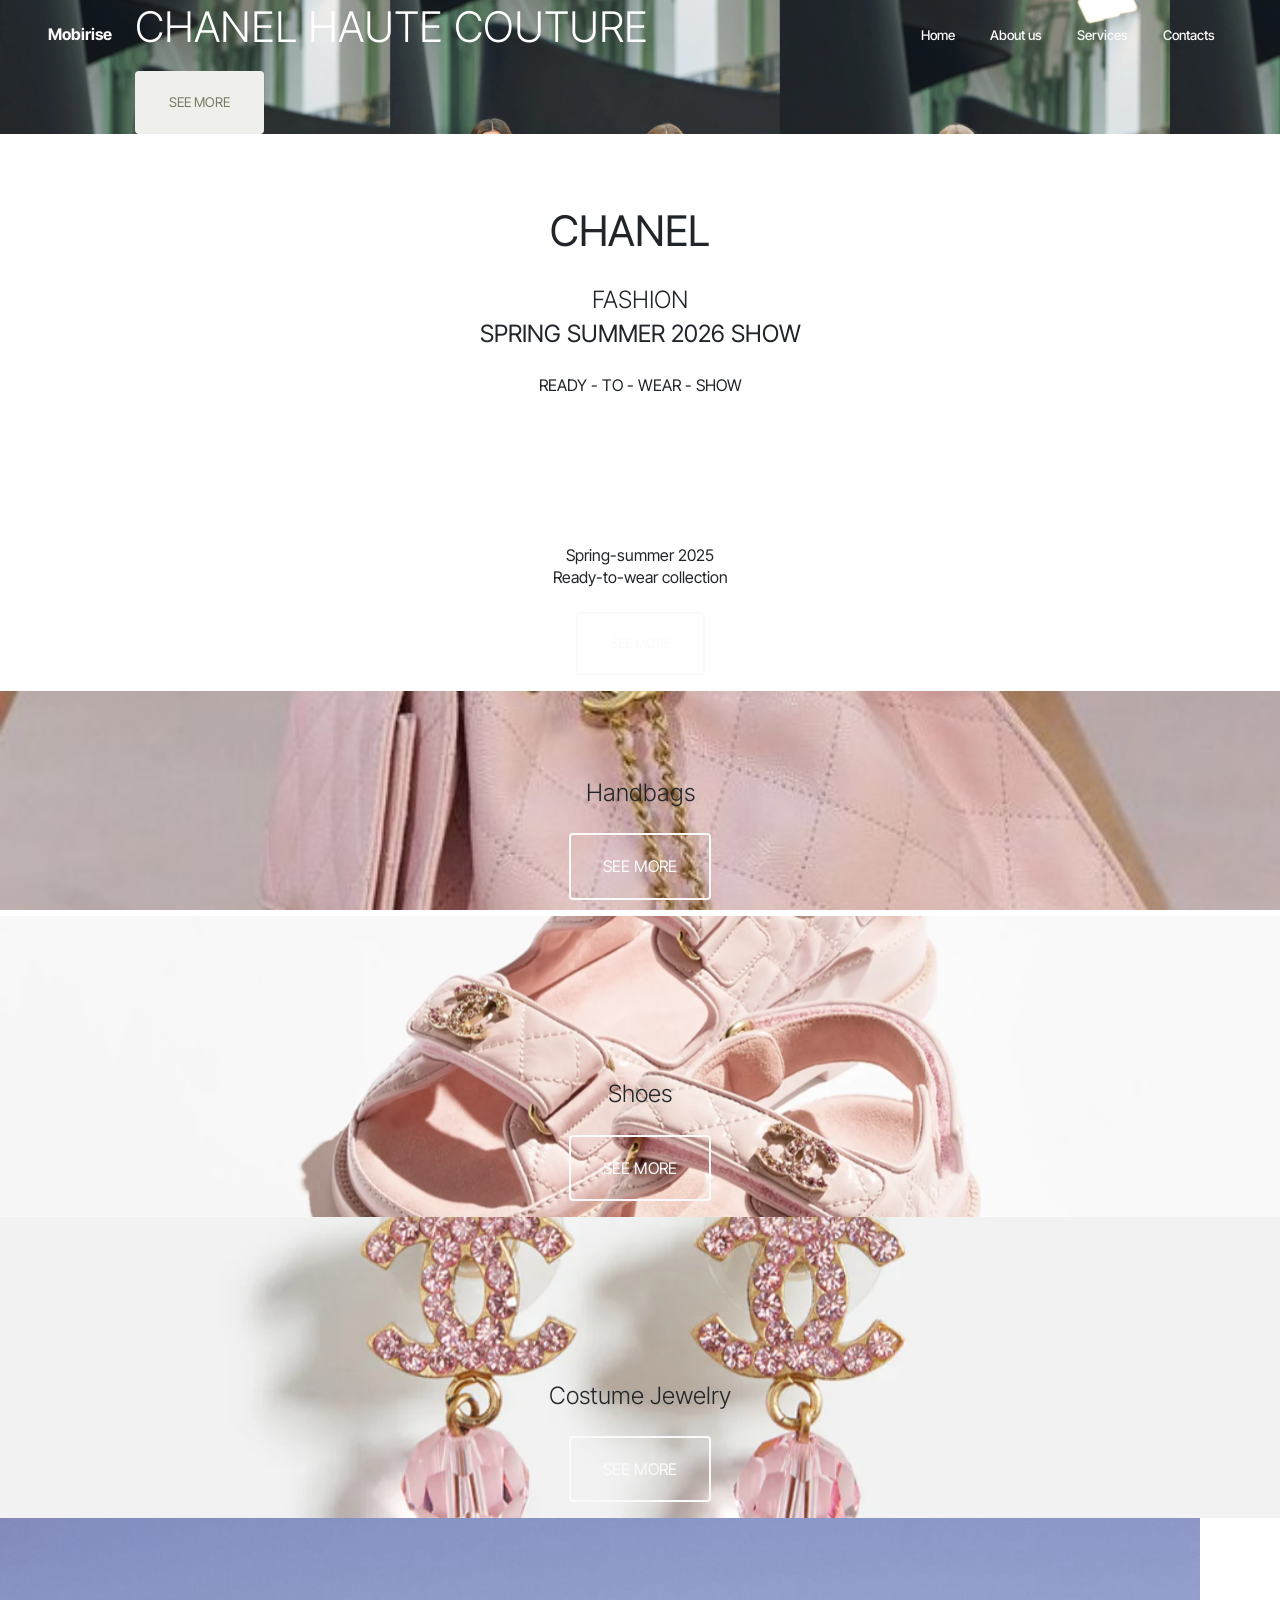
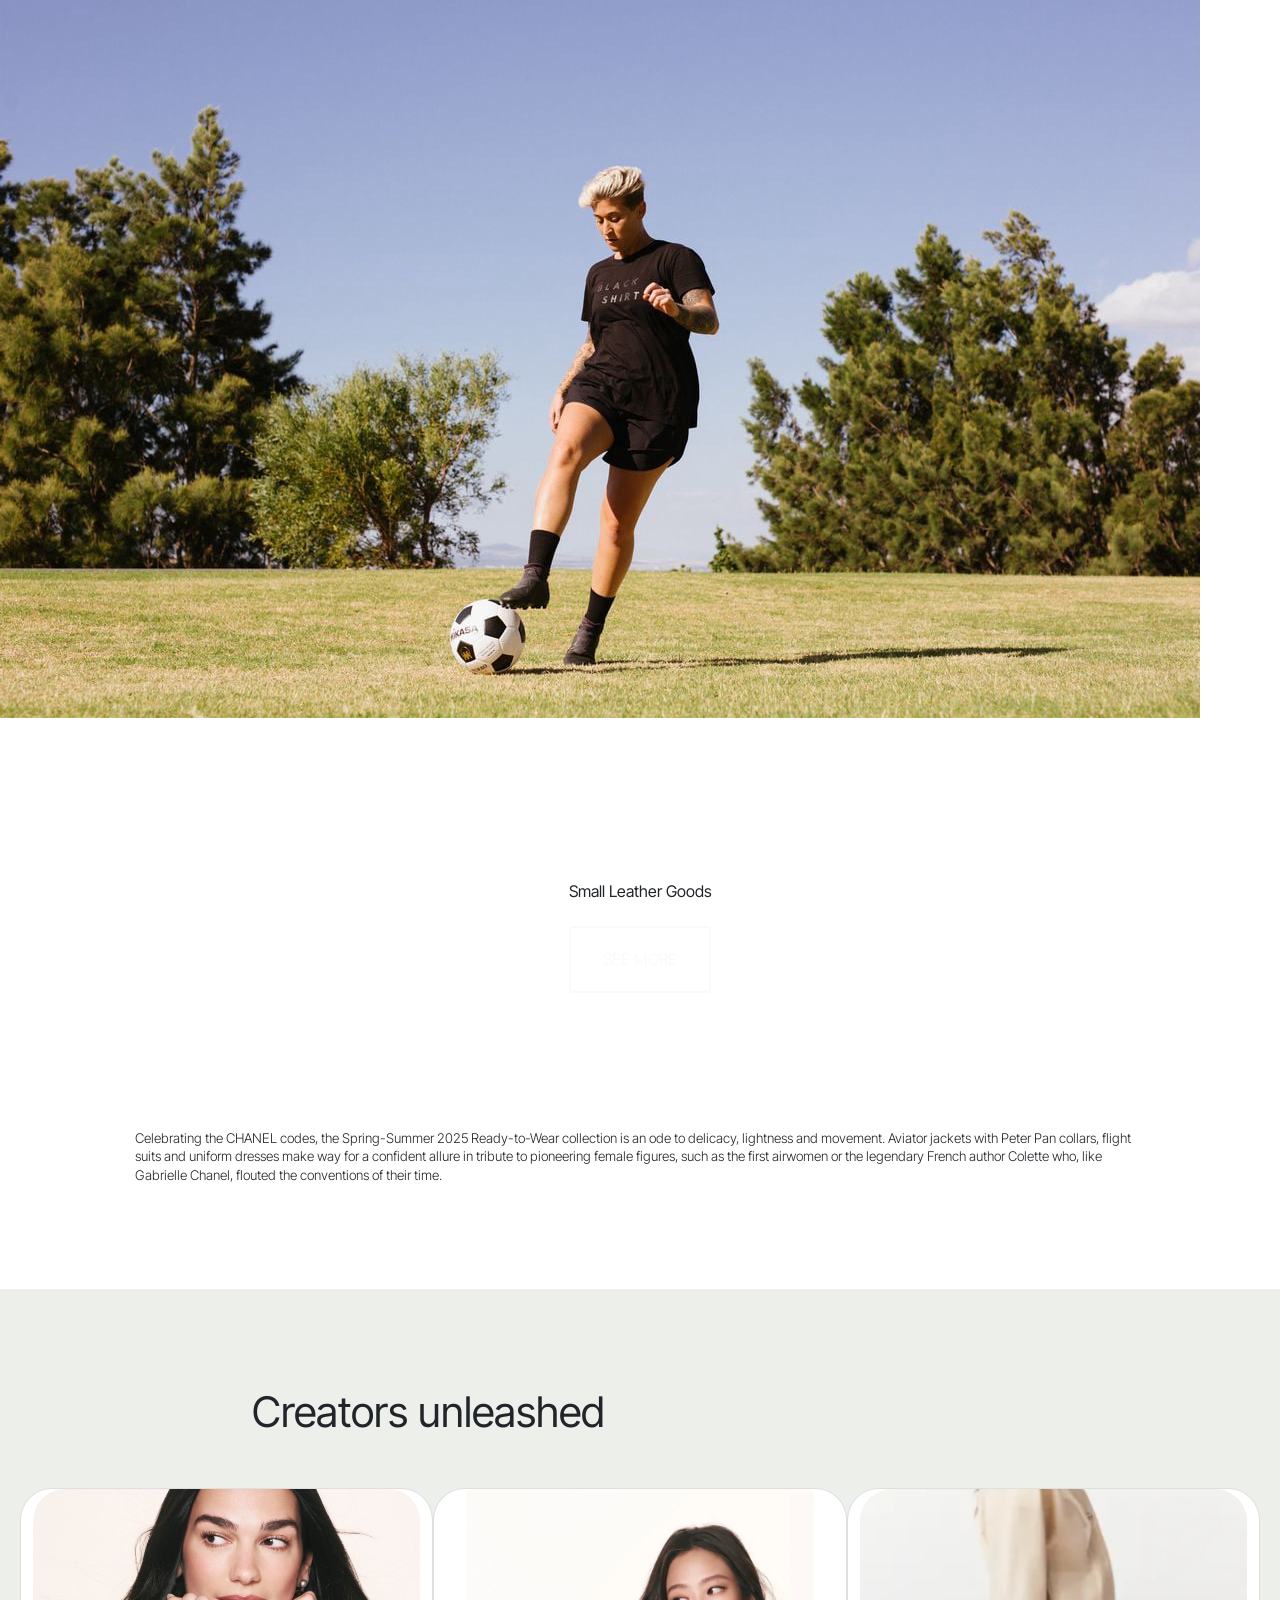
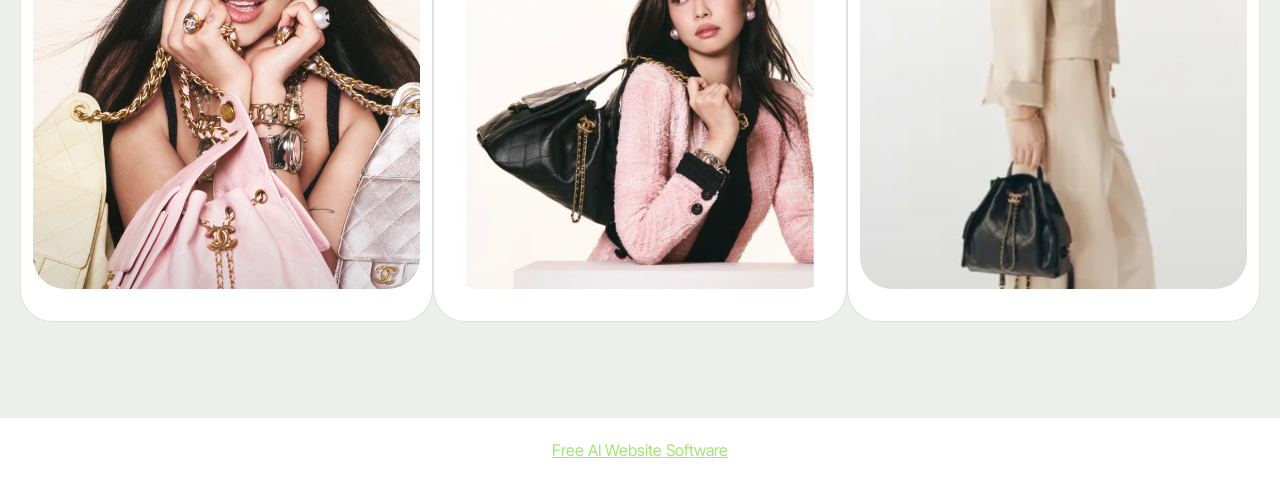
==== commit 5c848d88: "create github pages" ====
--- a/aboutus.html
+++ b/aboutus.html
@@ -18,7 +18,7 @@
   <link rel="stylesheet" href="assets/theme/css/style.css">
   <link rel="preload" href="https://fonts.googleapis.com/css?family=Inter+Tight:100,200,300,400,500,600,700,800,900,100i,200i,300i,400i,500i,600i,700i,800i,900i&display=swap" as="style" onload="this.onload=null;this.rel='stylesheet'">
   <noscript><link rel="stylesheet" href="https://fonts.googleapis.com/css?family=Inter+Tight:100,200,300,400,500,600,700,800,900,100i,200i,300i,400i,500i,600i,700i,800i,900i&display=swap"></noscript>
-  <link rel="preload" as="style" href="assets/mobirise/css/mbr-additional.css?v=BwekRP"><link rel="stylesheet" href="assets/mobirise/css/mbr-additional.css?v=BwekRP" type="text/css">
+  <link rel="preload" as="style" href="assets/mobirise/css/mbr-additional.css?v=0ItZt5"><link rel="stylesheet" href="assets/mobirise/css/mbr-additional.css?v=0ItZt5" type="text/css">
 
   
   
@@ -245,7 +245,7 @@
       
     </div>
   </div>
-</section><section class="display-7" style="padding: 0;align-items: center;justify-content: center;flex-wrap: wrap;    align-content: center;display: flex;position: relative;height: 4rem;"><a href="https://mobiri.se/" style="flex: 1 1;height: 4rem;position: absolute;width: 100%;z-index: 1;"><img alt="" style="height: 4rem;" src="[data-uri]"></a><p style="margin: 0;text-align: center;" class="display-7">&#8204;</p><a style="z-index:1" href="https://mobirise.com/builder/no-code-website-builder.html">No Code Website Builder</a></section><script src="assets/bootstrap/js/bootstrap.bundle.min.js"></script>  <script src="assets/parallax/jarallax.js"></script>  <script src="assets/smoothscroll/smooth-scroll.js"></script>  <script src="assets/ytplayer/index.js"></script>  <script src="assets/dropdown/js/navbar-dropdown.js"></script>  <script src="assets/vimeoplayer/player.js"></script>  <script src="assets/theme/js/script.js"></script>  
+</section><section class="display-7" style="padding: 0;align-items: center;justify-content: center;flex-wrap: wrap;    align-content: center;display: flex;position: relative;height: 4rem;"><a href="https://mobiri.se/" style="flex: 1 1;height: 4rem;position: absolute;width: 100%;z-index: 1;"><img alt="" style="height: 4rem;" src="[data-uri]"></a><p style="margin: 0;text-align: center;" class="display-7">&#8204;</p><a style="z-index:1" href="https://mobirise.com/builder/ai-website-builder.html">Free AI Website Software</a></section><script src="assets/bootstrap/js/bootstrap.bundle.min.js"></script>  <script src="assets/parallax/jarallax.js"></script>  <script src="assets/smoothscroll/smooth-scroll.js"></script>  <script src="assets/ytplayer/index.js"></script>  <script src="assets/dropdown/js/navbar-dropdown.js"></script>  <script src="assets/vimeoplayer/player.js"></script>  <script src="assets/theme/js/script.js"></script>  
   
   
 </body>
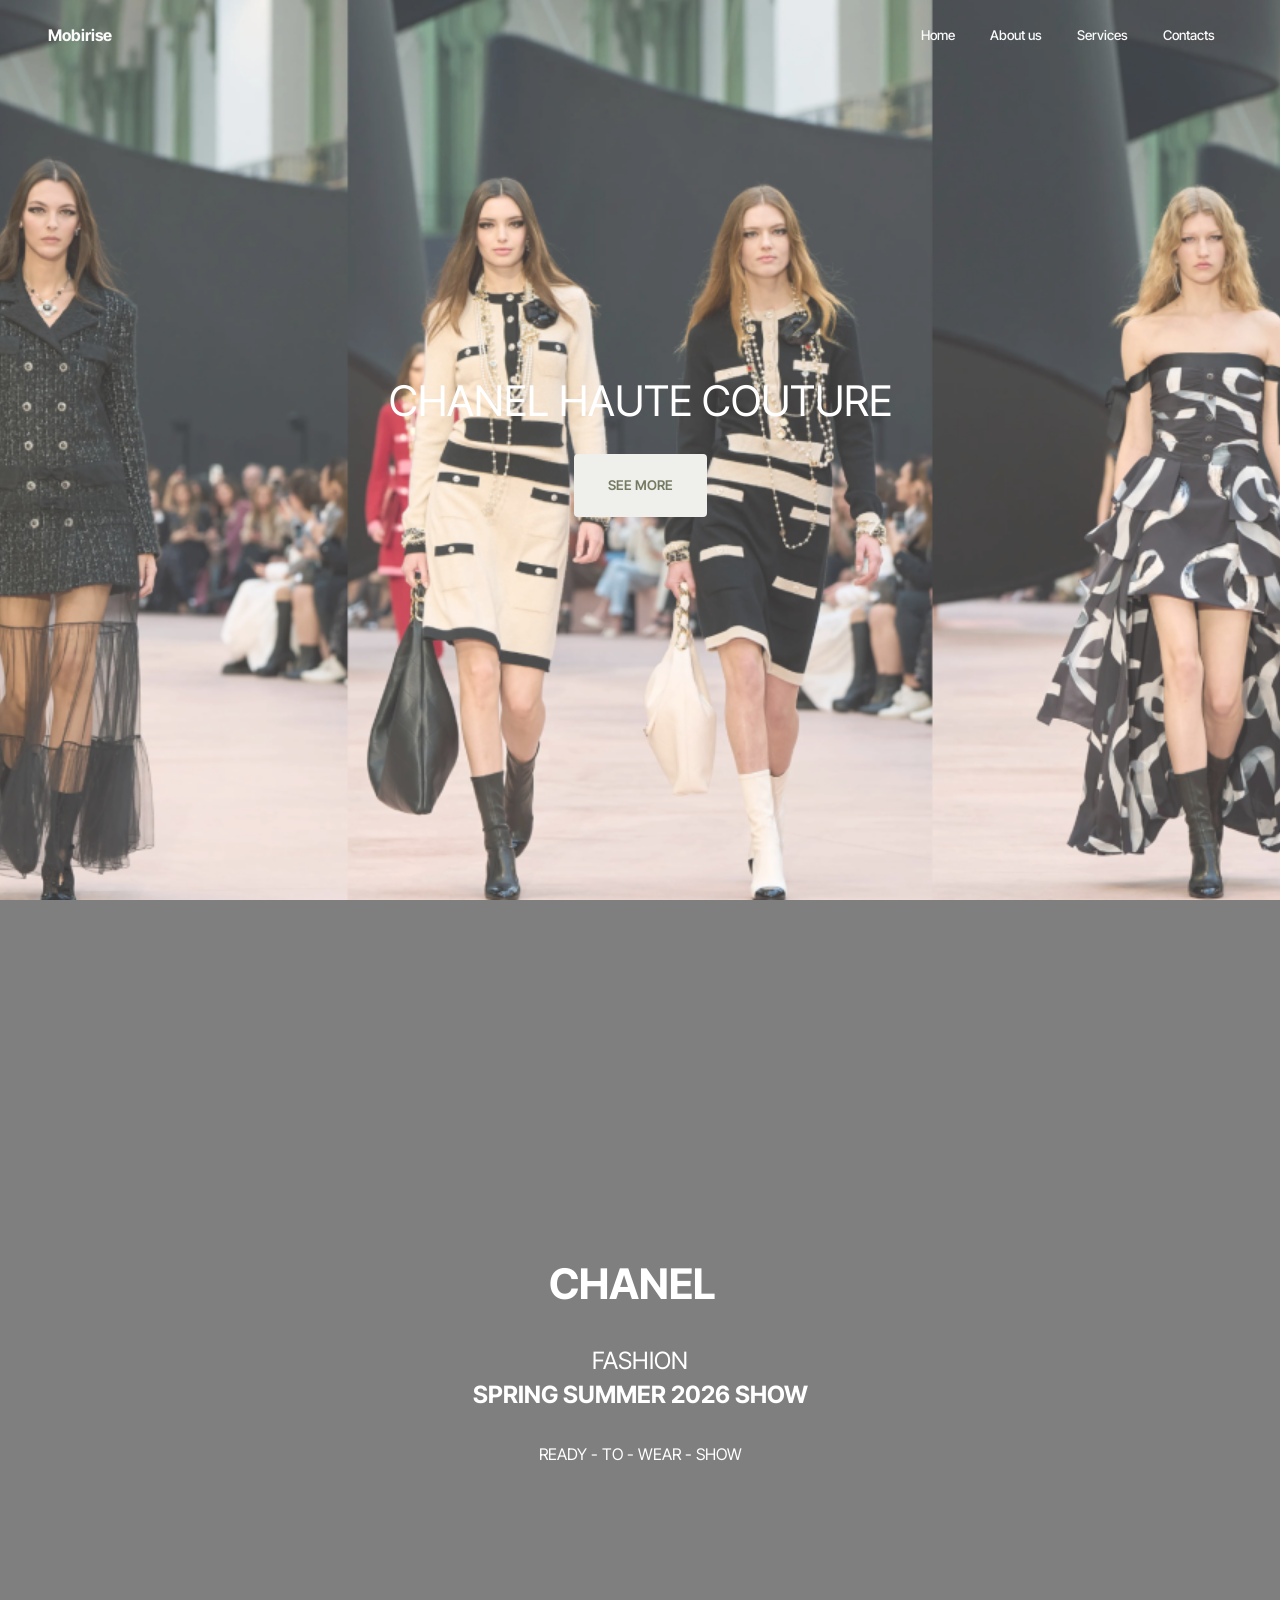
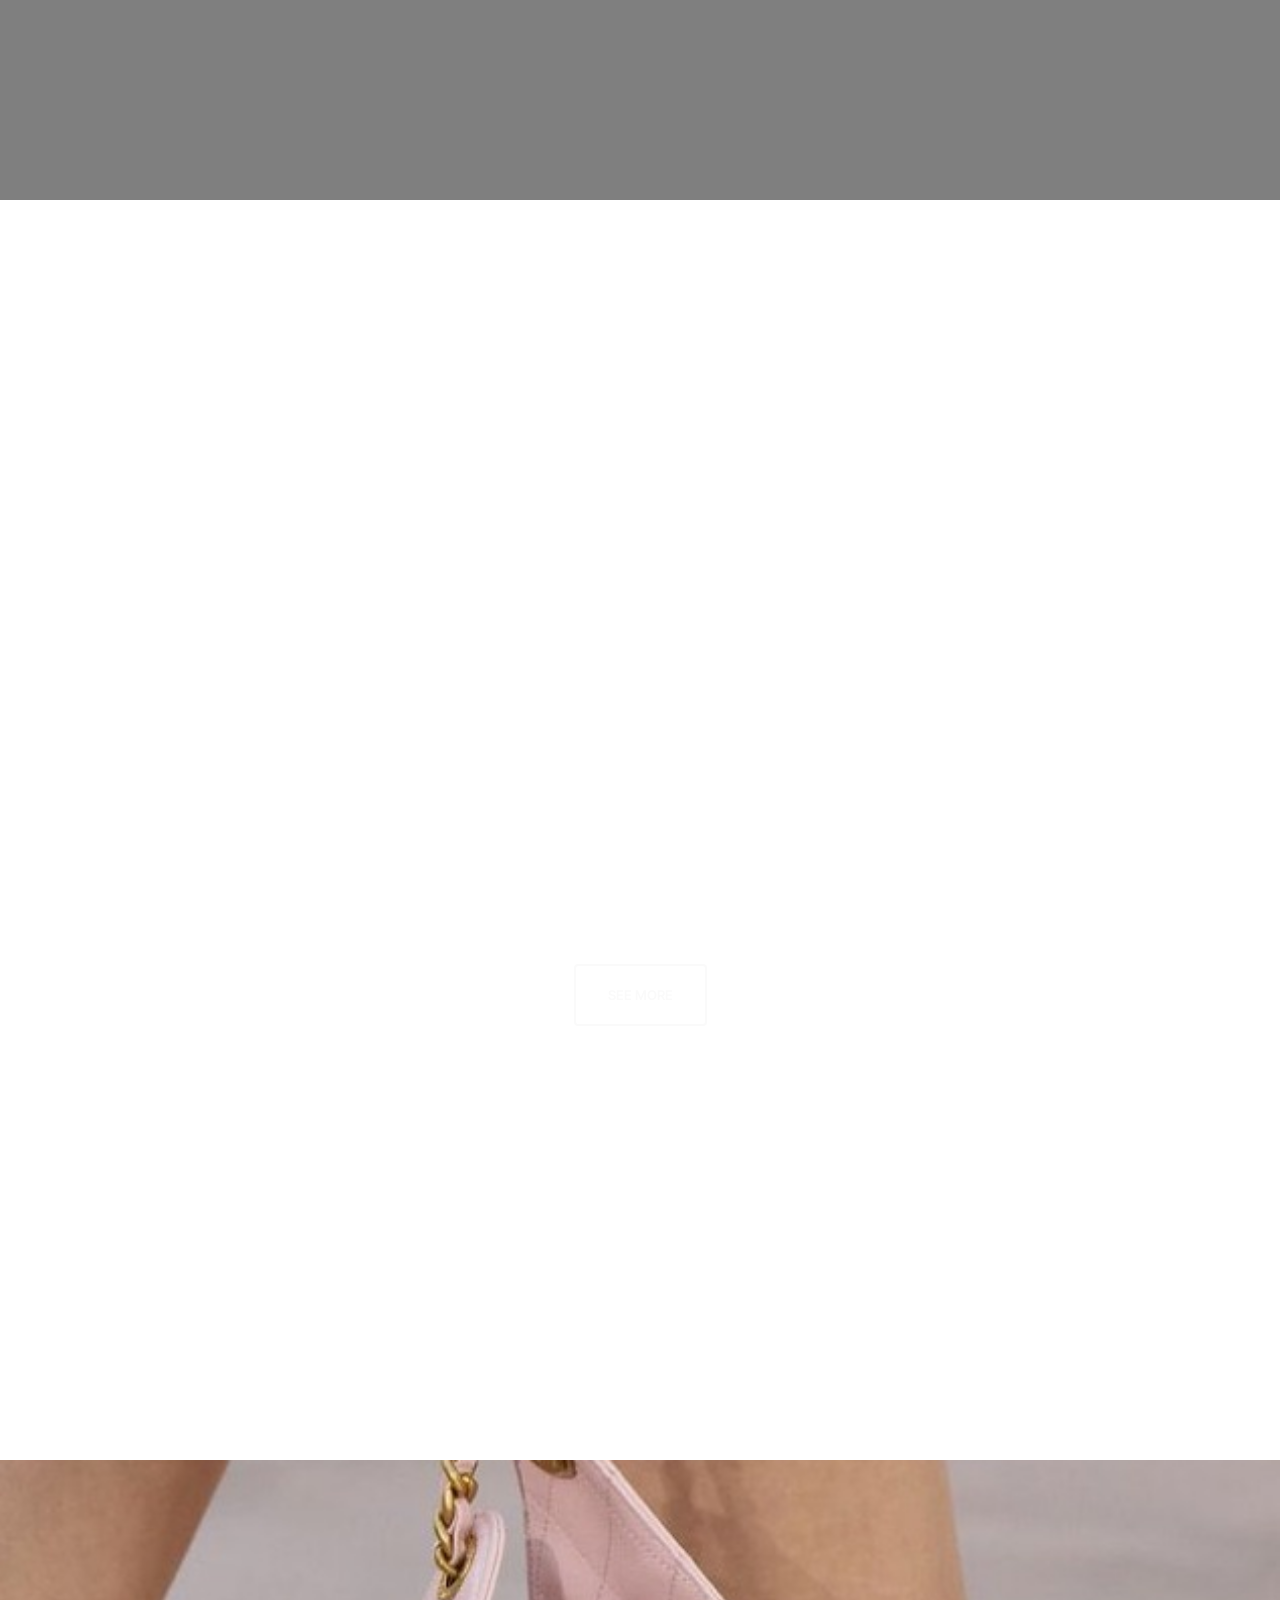
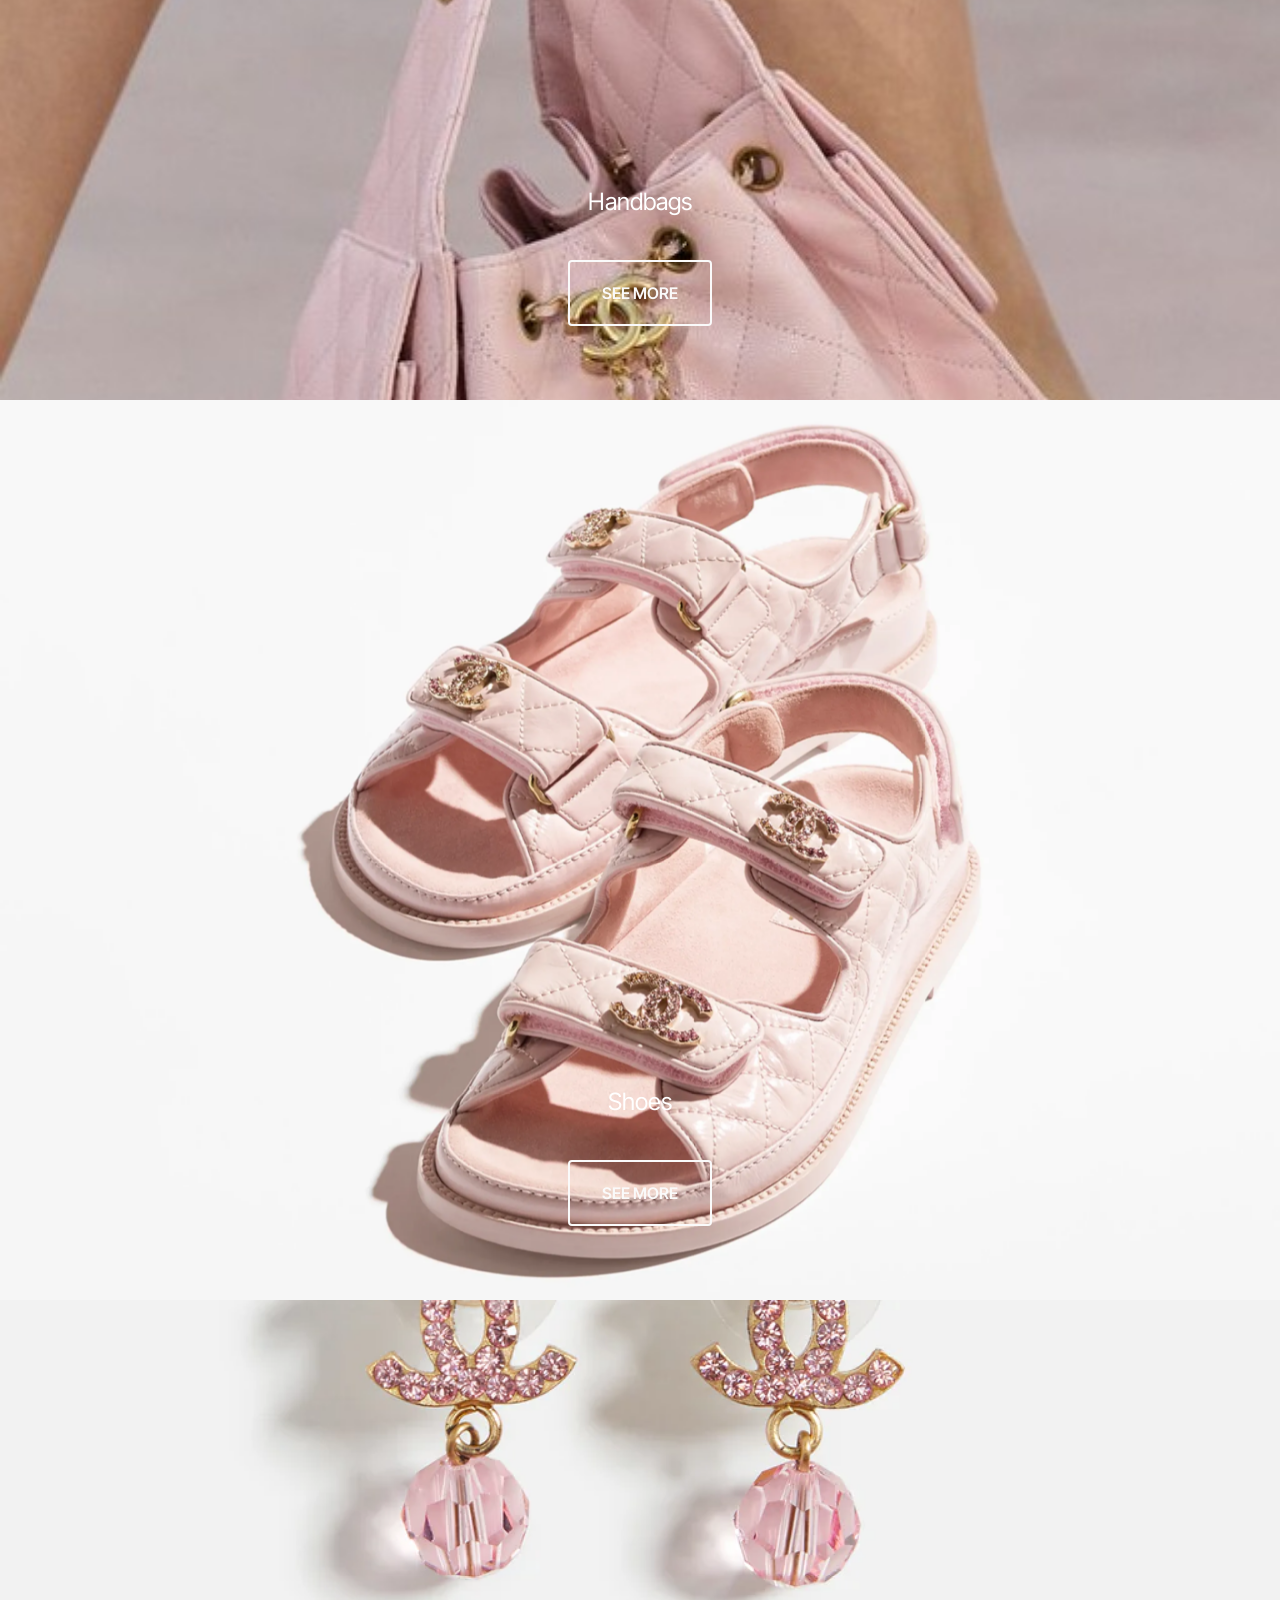
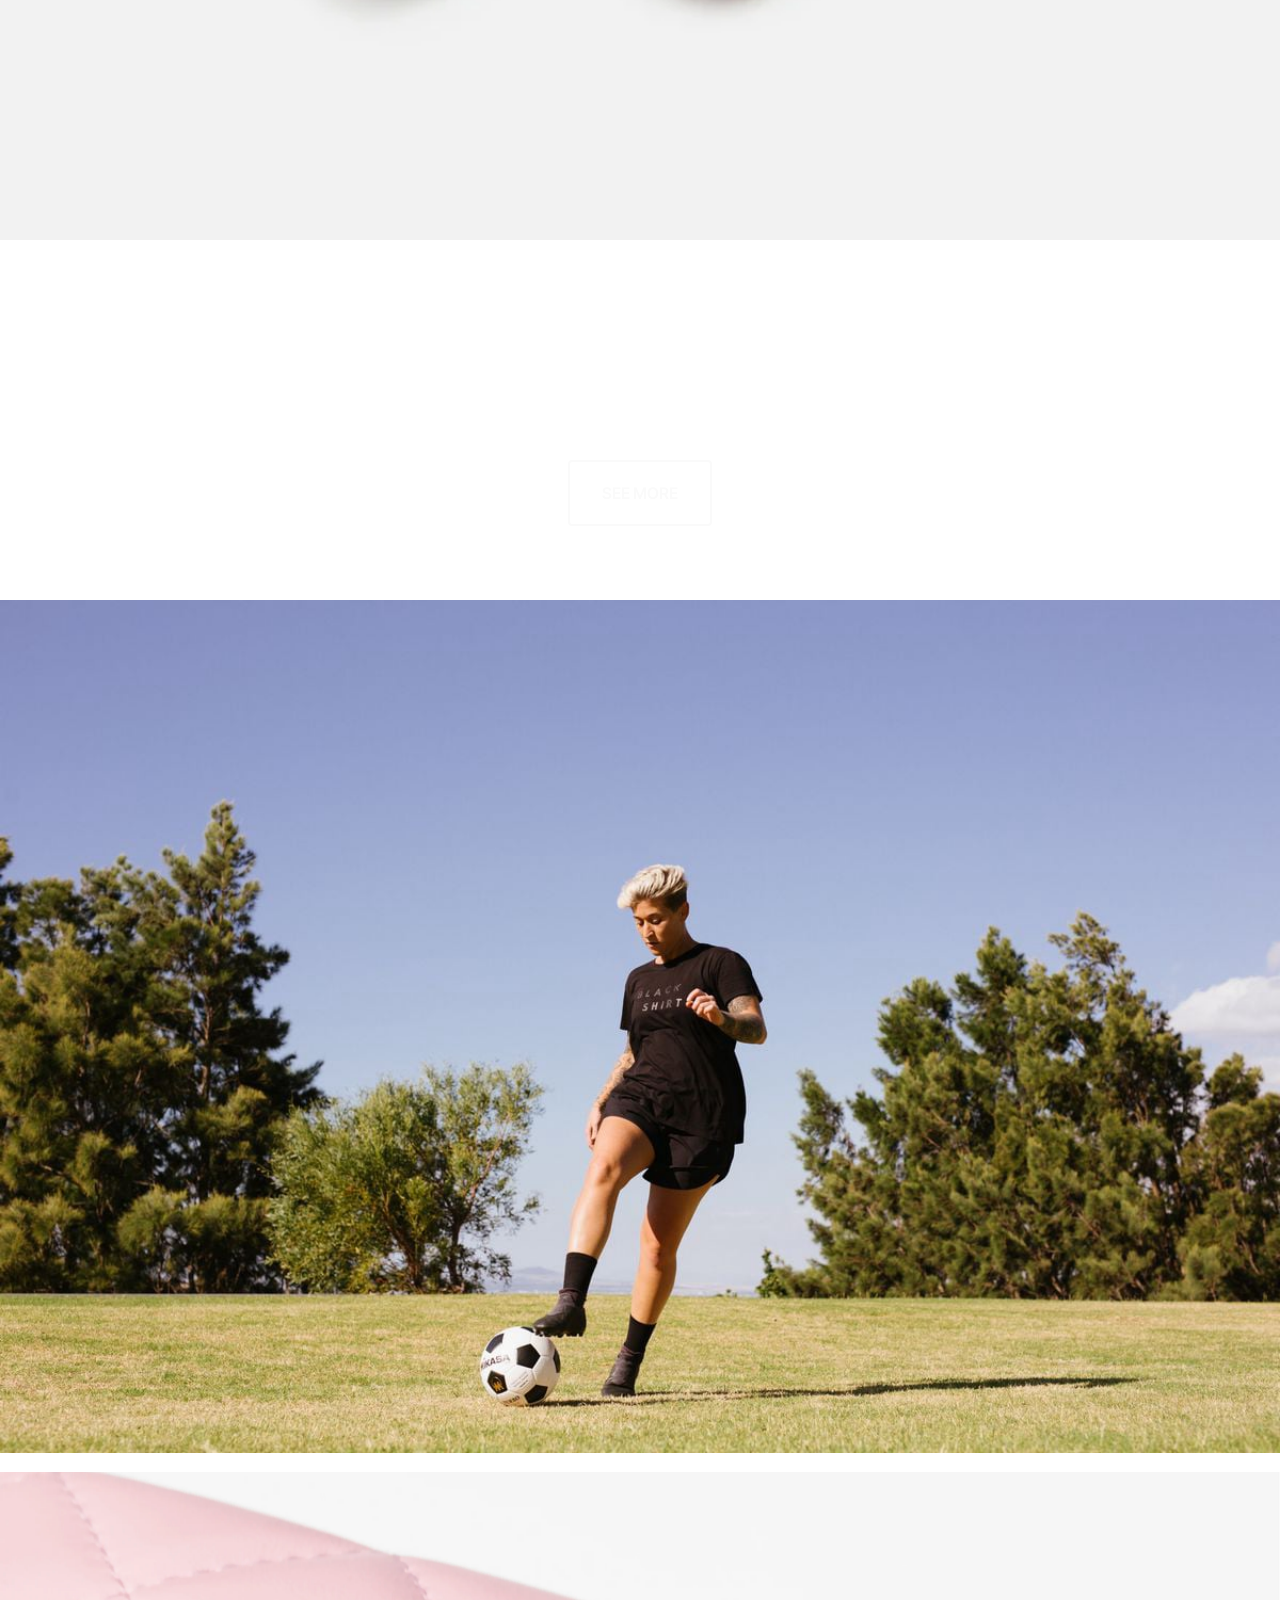
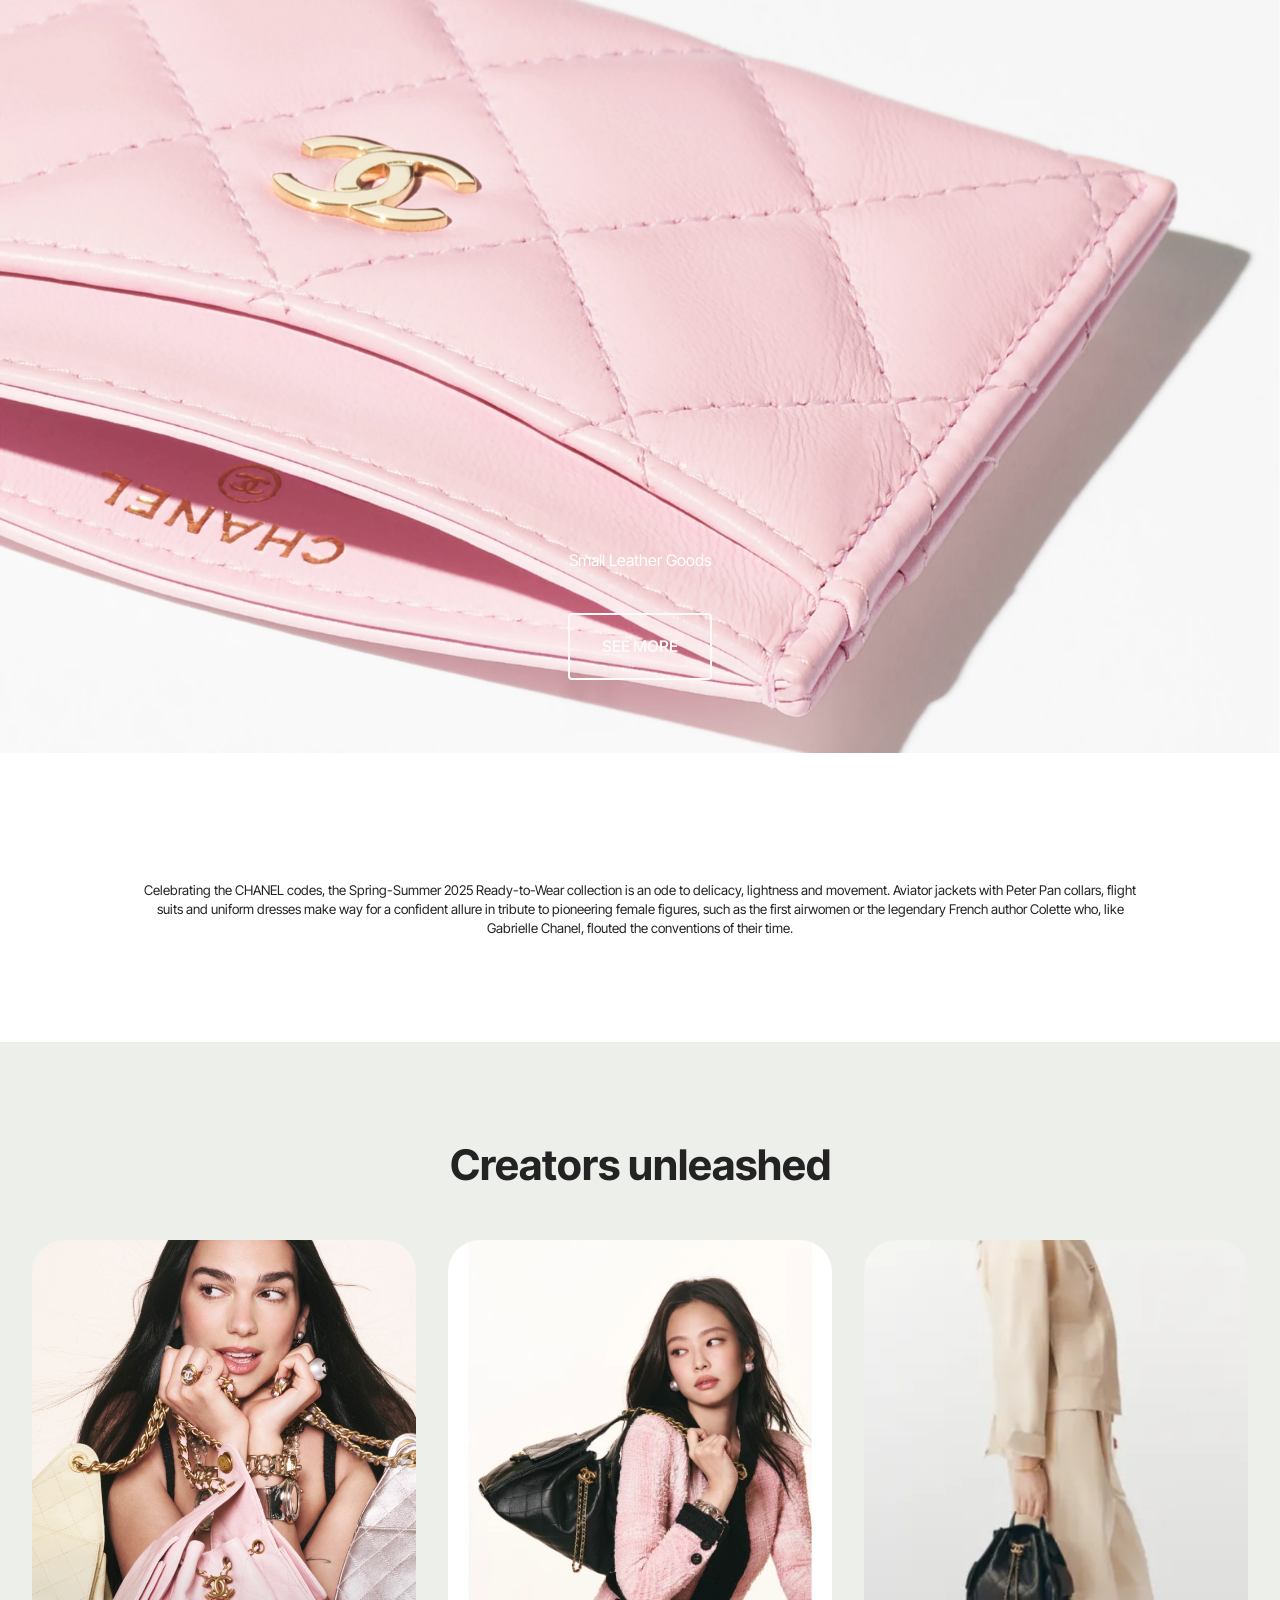
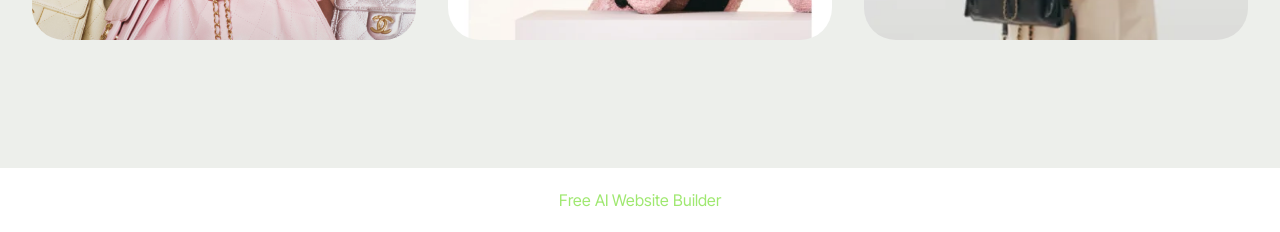
==== commit 0abc8161: "create github pages" ====
--- a/aboutus.html
+++ b/aboutus.html
@@ -18,7 +18,7 @@
   <link rel="stylesheet" href="assets/theme/css/style.css">
   <link rel="preload" href="https://fonts.googleapis.com/css?family=Inter+Tight:100,200,300,400,500,600,700,800,900,100i,200i,300i,400i,500i,600i,700i,800i,900i&display=swap" as="style" onload="this.onload=null;this.rel='stylesheet'">
   <noscript><link rel="stylesheet" href="https://fonts.googleapis.com/css?family=Inter+Tight:100,200,300,400,500,600,700,800,900,100i,200i,300i,400i,500i,600i,700i,800i,900i&display=swap"></noscript>
-  <link rel="preload" as="style" href="assets/mobirise/css/mbr-additional.css?v=0ItZt5"><link rel="stylesheet" href="assets/mobirise/css/mbr-additional.css?v=0ItZt5" type="text/css">
+  <link rel="preload" as="style" href="assets/mobirise/css/mbr-additional.css?v=uXIBPE"><link rel="stylesheet" href="assets/mobirise/css/mbr-additional.css?v=uXIBPE" type="text/css">
 
   
   
@@ -245,7 +245,7 @@
       
     </div>
   </div>
-</section><section class="display-7" style="padding: 0;align-items: center;justify-content: center;flex-wrap: wrap;    align-content: center;display: flex;position: relative;height: 4rem;"><a href="https://mobiri.se/" style="flex: 1 1;height: 4rem;position: absolute;width: 100%;z-index: 1;"><img alt="" style="height: 4rem;" src="[data-uri]"></a><p style="margin: 0;text-align: center;" class="display-7">&#8204;</p><a style="z-index:1" href="https://mobirise.com/builder/ai-website-builder.html">Free AI Website Software</a></section><script src="assets/bootstrap/js/bootstrap.bundle.min.js"></script>  <script src="assets/parallax/jarallax.js"></script>  <script src="assets/smoothscroll/smooth-scroll.js"></script>  <script src="assets/ytplayer/index.js"></script>  <script src="assets/dropdown/js/navbar-dropdown.js"></script>  <script src="assets/vimeoplayer/player.js"></script>  <script src="assets/theme/js/script.js"></script>  
+</section><section class="display-7" style="padding: 0;align-items: center;justify-content: center;flex-wrap: wrap;    align-content: center;display: flex;position: relative;height: 4rem;"><a href="https://mobiri.se/" style="flex: 1 1;height: 4rem;position: absolute;width: 100%;z-index: 1;"><img alt="" style="height: 4rem;" src="[data-uri]"></a><p style="margin: 0;text-align: center;" class="display-7">&#8204;</p><a style="z-index:1" href="https://mobirise.com/builder/ai-website-builder.html">Free AI Website Builder</a></section><script src="assets/bootstrap/js/bootstrap.bundle.min.js"></script>  <script src="assets/parallax/jarallax.js"></script>  <script src="assets/smoothscroll/smooth-scroll.js"></script>  <script src="assets/ytplayer/index.js"></script>  <script src="assets/dropdown/js/navbar-dropdown.js"></script>  <script src="assets/vimeoplayer/player.js"></script>  <script src="assets/theme/js/script.js"></script>  
   
   
 </body>
--- a/assets/theme/css/style.css
+++ b/assets/theme/css/style.css
@@ -0,0 +1,965 @@
+@charset "UTF-8";
+section {
+  background-color: #ffffff;
+}
+
+body {
+  font-style: normal;
+  line-height: 1.5;
+  font-weight: 400;
+  color: #232323;
+  position: relative;
+}
+
+button {
+  background-color: transparent;
+  border-color: transparent;
+}
+
+.embla__button,
+.carousel-control {
+  background-color: #edefea !important;
+  opacity: 0.8 !important;
+  color: #464845 !important;
+  border-color: #edefea !important;
+}
+
+.carousel .close,
+.modalWindow .close {
+  background-color: #edefea !important;
+  color: #464845 !important;
+  border-color: #edefea !important;
+  opacity: 0.8 !important;
+}
+
+.carousel .close:hover,
+.modalWindow .close:hover {
+  opacity: 1 !important;
+}
+
+.carousel-indicators li {
+  background-color: #edefea !important;
+  border: 2px solid #464845 !important;
+}
+
+.carousel-indicators li:hover,
+.carousel-indicators li:active {
+  opacity: 0.8 !important;
+}
+
+.embla__button:hover,
+.carousel-control:hover {
+  background-color: #edefea !important;
+  opacity: 1 !important;
+}
+
+.modalWindow-video-container {
+  height: 80%;
+}
+
+section,
+.container,
+.container-fluid {
+  position: relative;
+  word-wrap: break-word;
+}
+
+a.mbr-iconfont:hover {
+  text-decoration: none;
+}
+
+.article .lead p,
+.article .lead ul,
+.article .lead ol,
+.article .lead pre,
+.article .lead blockquote {
+  margin-bottom: 0;
+}
+
+a {
+  font-style: normal;
+  font-weight: 400;
+  cursor: pointer;
+}
+a, a:hover {
+  text-decoration: none;
+}
+
+.mbr-section-title {
+  font-style: normal;
+  line-height: 1.3;
+}
+
+.mbr-section-subtitle {
+  line-height: 1.3;
+}
+
+.mbr-text {
+  font-style: normal;
+  line-height: 1.7;
+}
+
+h1,
+h2,
+h3,
+h4,
+h5,
+h6,
+.display-1,
+.display-2,
+.display-4,
+.display-5,
+.display-7,
+span,
+p,
+a {
+  line-height: 1;
+  word-break: break-word;
+  word-wrap: break-word;
+  font-weight: 400;
+}
+
+b,
+strong {
+  font-weight: bold;
+}
+
+input:-webkit-autofill, input:-webkit-autofill:hover, input:-webkit-autofill:focus, input:-webkit-autofill:active {
+  transition-delay: 9999s;
+  -webkit-transition-property: background-color, color;
+  transition-property: background-color, color;
+}
+
+textarea[type=hidden] {
+  display: none;
+}
+
+section {
+  background-position: 50% 50%;
+  background-repeat: no-repeat;
+  background-size: cover;
+}
+section .mbr-background-video,
+section .mbr-background-video-preview {
+  position: absolute;
+  bottom: 0;
+  left: 0;
+  right: 0;
+  top: 0;
+}
+
+.hidden {
+  visibility: hidden;
+}
+
+.mbr-z-index20 {
+  z-index: 20;
+}
+
+/*! Base colors */
+.mbr-white {
+  color: #ffffff;
+}
+
+.mbr-black {
+  color: #111111;
+}
+
+.mbr-bg-white {
+  background-color: #ffffff;
+}
+
+.mbr-bg-black {
+  background-color: #000000;
+}
+
+/*! Text-aligns */
+.align-left {
+  text-align: left;
+}
+
+.align-center {
+  text-align: center;
+}
+
+.align-right {
+  text-align: right;
+}
+
+/*! Font-weight  */
+.mbr-light {
+  font-weight: 300;
+}
+
+.mbr-regular {
+  font-weight: 400;
+}
+
+.mbr-semibold {
+  font-weight: 500;
+}
+
+.mbr-bold {
+  font-weight: 700;
+}
+
+/*! Media  */
+.media-content {
+  flex-basis: 100%;
+}
+
+.media-container-row {
+  display: flex;
+  flex-direction: row;
+  flex-wrap: wrap;
+  justify-content: center;
+  align-content: center;
+  align-items: start;
+}
+.media-container-row .media-size-item {
+  width: 400px;
+}
+
+.media-container-column {
+  display: flex;
+  flex-direction: column;
+  flex-wrap: wrap;
+  justify-content: center;
+  align-content: center;
+  align-items: stretch;
+}
+.media-container-column > * {
+  width: 100%;
+}
+
+@media (min-width: 992px) {
+  .media-container-row {
+    flex-wrap: nowrap;
+  }
+}
+figure {
+  margin-bottom: 0;
+  overflow: hidden;
+}
+
+figure[mbr-media-size] {
+  transition: width 0.1s;
+}
+
+img,
+iframe {
+  display: block;
+  width: 100%;
+}
+
+.card {
+  background-color: transparent;
+  border: none;
+}
+
+.card-box {
+  width: 100%;
+}
+
+.card-img {
+  text-align: center;
+  flex-shrink: 0;
+  -webkit-flex-shrink: 0;
+}
+
+.media {
+  max-width: 100%;
+  margin: 0 auto;
+}
+
+.mbr-figure {
+  align-self: center;
+}
+
+.media-container > div {
+  max-width: 100%;
+}
+
+.mbr-figure img,
+.card-img img {
+  width: 100%;
+}
+
+@media (max-width: 991px) {
+  .media-size-item {
+    width: auto !important;
+  }
+  .media {
+    width: auto;
+  }
+  .mbr-figure {
+    width: 100% !important;
+  }
+}
+/*! Buttons */
+.mbr-section-btn {
+  margin-left: -0.6rem;
+  margin-right: -0.6rem;
+  font-size: 0;
+}
+
+.btn {
+  font-weight: 600;
+  border-width: 1px;
+  font-style: normal;
+  margin: 0.6rem 0.6rem;
+  white-space: normal;
+  transition: all 0.2s ease-in-out;
+  display: inline-flex;
+  align-items: center;
+  justify-content: center;
+  word-break: break-word;
+}
+
+.btn-sm {
+  font-weight: 600;
+  letter-spacing: 0px;
+  transition: all 0.3s ease-in-out;
+}
+
+.btn-md {
+  font-weight: 600;
+  letter-spacing: 0px;
+  transition: all 0.3s ease-in-out;
+}
+
+.btn-lg {
+  font-weight: 600;
+  letter-spacing: 0px;
+  transition: all 0.3s ease-in-out;
+}
+
+.btn-form {
+  margin: 0;
+}
+.btn-form:hover {
+  cursor: pointer;
+}
+
+nav .mbr-section-btn {
+  margin-left: 0rem;
+  margin-right: 0rem;
+}
+
+/*! Btn icon margin */
+.btn .mbr-iconfont,
+.btn.btn-sm .mbr-iconfont {
+  order: 1;
+  cursor: pointer;
+  margin-left: 0.5rem;
+  vertical-align: sub;
+}
+
+.btn.btn-md .mbr-iconfont,
+.btn.btn-md .mbr-iconfont {
+  margin-left: 0.8rem;
+}
+
+.mbr-regular {
+  font-weight: 400;
+}
+
+.mbr-semibold {
+  font-weight: 500;
+}
+
+.mbr-bold {
+  font-weight: 700;
+}
+
+[type=submit] {
+  -webkit-appearance: none;
+}
+
+/*! Full-screen */
+.mbr-fullscreen .mbr-overlay {
+  min-height: 100vh;
+}
+
+.mbr-fullscreen {
+  display: flex;
+  display: -moz-flex;
+  display: -ms-flex;
+  display: -o-flex;
+  align-items: center;
+  min-height: 100vh;
+  padding-top: 3rem;
+  padding-bottom: 3rem;
+}
+
+/*! Map */
+.map {
+  height: 25rem;
+  position: relative;
+}
+.map iframe {
+  width: 100%;
+  height: 100%;
+}
+
+/*! Scroll to top arrow */
+.mbr-arrow-up {
+  bottom: 25px;
+  right: 90px;
+  position: fixed;
+  text-align: right;
+  z-index: 5000;
+  color: #ffffff;
+  font-size: 22px;
+}
+
+.mbr-arrow-up a {
+  background: rgba(0, 0, 0, 0.2);
+  border-radius: 50%;
+  color: #fff;
+  display: inline-block;
+  height: 60px;
+  width: 60px;
+  border: 2px solid #fff;
+  outline-style: none !important;
+  position: relative;
+  text-decoration: none;
+  transition: all 0.3s ease-in-out;
+  cursor: pointer;
+  text-align: center;
+}
+.mbr-arrow-up a:hover {
+  background-color: rgba(0, 0, 0, 0.4);
+}
+.mbr-arrow-up a i {
+  line-height: 60px;
+}
+
+.mbr-arrow-up-icon {
+  display: block;
+  color: #fff;
+}
+
+.mbr-arrow-up-icon::before {
+  content: "›";
+  display: inline-block;
+  font-family: serif;
+  font-size: 22px;
+  line-height: 1;
+  font-style: normal;
+  position: relative;
+  top: 6px;
+  left: -4px;
+  transform: rotate(-90deg);
+}
+
+/*! Arrow Down */
+.mbr-arrow {
+  position: absolute;
+  bottom: 45px;
+  left: 50%;
+  width: 60px;
+  height: 60px;
+  cursor: pointer;
+  background-color: rgba(80, 80, 80, 0.5);
+  border-radius: 50%;
+  transform: translateX(-50%);
+}
+@media (max-width: 767px) {
+  .mbr-arrow {
+    display: none;
+  }
+}
+.mbr-arrow > a {
+  display: inline-block;
+  text-decoration: none;
+  outline-style: none;
+  animation: arrowdown 1.7s ease-in-out infinite;
+  color: #ffffff;
+}
+.mbr-arrow > a > i {
+  position: absolute;
+  top: -2px;
+  left: 15px;
+  font-size: 2rem;
+}
+
+#scrollToTop a i::before {
+  content: "";
+  position: absolute;
+  display: block;
+  border-bottom: 2.5px solid #fff;
+  border-left: 2.5px solid #fff;
+  width: 27.8%;
+  height: 27.8%;
+  left: 50%;
+  top: 51%;
+  transform: translateY(-30%) translateX(-50%) rotate(135deg);
+}
+
+@keyframes arrowdown {
+  0% {
+    transform: translateY(0px);
+  }
+  50% {
+    transform: translateY(-5px);
+  }
+  100% {
+    transform: translateY(0px);
+  }
+}
+@media (max-width: 500px) {
+  .mbr-arrow-up {
+    left: 0;
+    right: 0;
+    text-align: center;
+  }
+}
+/*Gradients animation*/
+@keyframes gradient-animation {
+  from {
+    background-position: 0% 100%;
+    animation-timing-function: ease-in-out;
+  }
+  to {
+    background-position: 100% 0%;
+    animation-timing-function: ease-in-out;
+  }
+}
+.bg-gradient {
+  background-size: 200% 200%;
+  animation: gradient-animation 5s infinite alternate;
+  -webkit-animation: gradient-animation 5s infinite alternate;
+}
+
+.menu .navbar-brand {
+  display: -webkit-flex;
+}
+.menu .navbar-brand span {
+  display: flex;
+  display: -webkit-flex;
+}
+.menu .navbar-brand .navbar-caption-wrap {
+  display: -webkit-flex;
+}
+.menu .navbar-brand .navbar-logo img {
+  display: -webkit-flex;
+  width: auto;
+}
+@media (min-width: 768px) and (max-width: 991px) {
+  .menu .navbar-toggleable-sm .navbar-nav {
+    display: -ms-flexbox;
+  }
+}
+@media (max-width: 991px) {
+  .menu .navbar-collapse {
+    max-height: 93.5vh;
+  }
+  .menu .navbar-collapse.show {
+    overflow: auto;
+  }
+}
+@media (min-width: 992px) {
+  .menu .navbar-nav.nav-dropdown {
+    display: -webkit-flex;
+  }
+  .menu .navbar-toggleable-sm .navbar-collapse {
+    display: -webkit-flex !important;
+  }
+  .menu .collapsed .navbar-collapse {
+    max-height: 93.5vh;
+  }
+  .menu .collapsed .navbar-collapse.show {
+    overflow: auto;
+  }
+}
+@media (max-width: 767px) {
+  .menu .navbar-collapse {
+    max-height: 80vh;
+  }
+}
+
+.nav-link .mbr-iconfont {
+  margin-right: 0.5rem;
+}
+
+.navbar {
+  display: -webkit-flex;
+  -webkit-flex-wrap: wrap;
+  -webkit-align-items: center;
+  -webkit-justify-content: space-between;
+}
+
+.navbar-collapse {
+  -webkit-flex-basis: 100%;
+  -webkit-flex-grow: 1;
+  -webkit-align-items: center;
+}
+
+.nav-dropdown .link {
+  padding: 0.667em 1.667em !important;
+  margin: 0 !important;
+}
+
+.nav {
+  display: -webkit-flex;
+  -webkit-flex-wrap: wrap;
+}
+
+.row {
+  display: -webkit-flex;
+  -webkit-flex-wrap: wrap;
+}
+
+.justify-content-center {
+  -webkit-justify-content: center;
+}
+
+.form-inline {
+  display: -webkit-flex;
+}
+
+.card-wrapper {
+  -webkit-flex: 1;
+}
+
+.carousel-control {
+  z-index: 10;
+  display: -webkit-flex;
+}
+
+.carousel-controls {
+  display: -webkit-flex;
+}
+
+.media {
+  display: -webkit-flex;
+}
+
+.form-group:focus {
+  outline: none;
+}
+
+.jq-selectbox__select {
+  padding: 7px 0;
+  position: relative;
+}
+
+.jq-selectbox__dropdown {
+  overflow: hidden;
+  border-radius: 10px;
+  position: absolute;
+  top: 100%;
+  left: 0 !important;
+  width: 100% !important;
+}
+
+.jq-selectbox__trigger-arrow {
+  right: 0;
+  transform: translateY(-50%);
+}
+
+.jq-selectbox li {
+  padding: 1.07em 0.5em;
+}
+
+input[type=range] {
+  padding-left: 0 !important;
+  padding-right: 0 !important;
+}
+
+.modal-dialog,
+.modal-content {
+  height: 100%;
+}
+
+.modal-dialog .carousel-inner {
+  height: calc(100vh - 1.75rem);
+}
+@media (max-width: 575px) {
+  .modal-dialog .carousel-inner {
+    height: calc(100vh - 1rem);
+  }
+}
+
+.carousel-item {
+  text-align: center;
+}
+
+.carousel-item img {
+  margin: auto;
+}
+
+.navbar-toggler {
+  align-self: flex-start;
+  padding: 0.25rem 0.75rem;
+  font-size: 1.25rem;
+  line-height: 1;
+  background: transparent;
+  border: 1px solid transparent;
+  border-radius: 0.25rem;
+}
+
+.navbar-toggler:focus,
+.navbar-toggler:hover {
+  text-decoration: none;
+  box-shadow: none;
+}
+
+.navbar-toggler-icon {
+  display: inline-block;
+  width: 1.5em;
+  height: 1.5em;
+  vertical-align: middle;
+  content: "";
+  background: no-repeat center center;
+  background-size: 100% 100%;
+}
+
+.navbar-toggler-left {
+  position: absolute;
+  left: 1rem;
+}
+
+.navbar-toggler-right {
+  position: absolute;
+  right: 1rem;
+}
+
+.card-img {
+  width: auto;
+}
+
+.menu .navbar.collapsed:not(.beta-menu) {
+  flex-direction: column;
+}
+
+.carousel-item.active,
+.carousel-item-next,
+.carousel-item-prev {
+  display: flex;
+}
+
+.note-air-layout .dropup .dropdown-menu,
+.note-air-layout .navbar-fixed-bottom .dropdown .dropdown-menu {
+  bottom: initial !important;
+}
+
+html,
+body {
+  height: auto;
+  min-height: 100vh;
+}
+
+.dropup .dropdown-toggle::after {
+  display: none;
+}
+
+.form-asterisk {
+  font-family: initial;
+  position: absolute;
+  top: -2px;
+  font-weight: normal;
+}
+
+.form-control-label {
+  position: relative;
+  cursor: pointer;
+  margin-bottom: 0.357em;
+  padding: 0;
+}
+
+.alert {
+  color: #ffffff;
+  border-radius: 0;
+  border: 0;
+  font-size: 1.1rem;
+  line-height: 1.5;
+  margin-bottom: 1.875rem;
+  padding: 1.25rem;
+  position: relative;
+  text-align: center;
+}
+.alert.alert-form::after {
+  background-color: inherit;
+  bottom: -7px;
+  content: "";
+  display: block;
+  height: 14px;
+  left: 50%;
+  margin-left: -7px;
+  position: absolute;
+  transform: rotate(45deg);
+  width: 14px;
+}
+
+.form-control {
+  background-color: #ffffff;
+  background-clip: border-box;
+  color: #232323;
+  line-height: 1rem !important;
+  height: auto;
+  padding: 1.2rem 2rem;
+  transition: border-color 0.25s ease 0s;
+  border: 1px solid transparent !important;
+  border-radius: 4px;
+  box-shadow: rgba(0, 0, 0, 0.07) 0px 1px 1px 0px, rgba(0, 0, 0, 0.07) 0px 1px 3px 0px, rgba(0, 0, 0, 0.03) 0px 0px 0px 1px;
+}
+.form-active .form-control:invalid {
+  border-color: red;
+}
+
+.row > * {
+  padding-right: 1rem;
+  padding-left: 1rem;
+}
+
+form .row {
+  margin-left: -0.6rem;
+  margin-right: -0.6rem;
+}
+form .row [class*=col] {
+  padding-left: 0.6rem;
+  padding-right: 0.6rem;
+}
+
+form .mbr-section-btn {
+  padding-left: 0.6rem;
+  padding-right: 0.6rem;
+}
+
+form .form-check-input {
+  margin-top: 0.5;
+}
+
+textarea.form-control {
+  line-height: 1.5rem !important;
+}
+
+.form-group {
+  margin-bottom: 1.2rem;
+}
+
+.form-control,
+form .btn {
+  min-height: 48px;
+}
+
+.gdpr-block label span.textGDPR input[name=gdpr] {
+  top: 7px;
+}
+
+.form-control:focus {
+  box-shadow: none;
+}
+
+:focus {
+  outline: none;
+}
+
+.mbr-overlay {
+  background-color: #000;
+  bottom: 0;
+  left: 0;
+  opacity: 0.5;
+  position: absolute;
+  right: 0;
+  top: 0;
+  z-index: 0;
+  pointer-events: none;
+}
+
+blockquote {
+  font-style: italic;
+  padding: 3rem;
+  font-size: 1.09rem;
+  position: relative;
+  border-left: 3px solid;
+}
+
+ul,
+ol,
+pre,
+blockquote {
+  margin-bottom: 2.3125rem;
+}
+
+.mt-4 {
+  margin-top: 2rem !important;
+}
+
+.mb-4 {
+  margin-bottom: 2rem !important;
+}
+
+.container,
+.container-fluid {
+  padding-left: 16px;
+  padding-right: 16px;
+}
+
+.row {
+  margin-left: -16px;
+  margin-right: -16px;
+}
+.row > [class*=col] {
+  padding-left: 16px;
+  padding-right: 16px;
+}
+
+@media (min-width: 992px) {
+  .container-fluid {
+    padding-left: 32px;
+    padding-right: 32px;
+  }
+}
+@media (max-width: 991px) {
+  .mbr-container {
+    padding-left: 16px;
+    padding-right: 16px;
+  }
+}
+.app-video-wrapper > img {
+  opacity: 1;
+}
+
+.app-video-wrapper {
+  background: transparent;
+}
+
+.item {
+  position: relative;
+}
+
+.dropdown-menu .dropdown-menu {
+  left: 100%;
+}
+
+.dropdown-item + .dropdown-menu {
+  display: none;
+}
+
+.dropdown-item:hover + .dropdown-menu,
+.dropdown-menu:hover {
+  display: block;
+}
+
+@media (min-aspect-ratio: 16/9) {
+  .mbr-video-foreground {
+    height: 300% !important;
+    top: -100% !important;
+  }
+}
+@media (max-aspect-ratio: 16/9) {
+  .mbr-video-foreground {
+    width: 300% !important;
+    left: -100% !important;
+  }
+}.engine {
+	position: absolute;
+	text-indent: -2400px;
+	text-align: center;
+	padding: 0;
+	top: 0;
+	left: -2400px;
+}
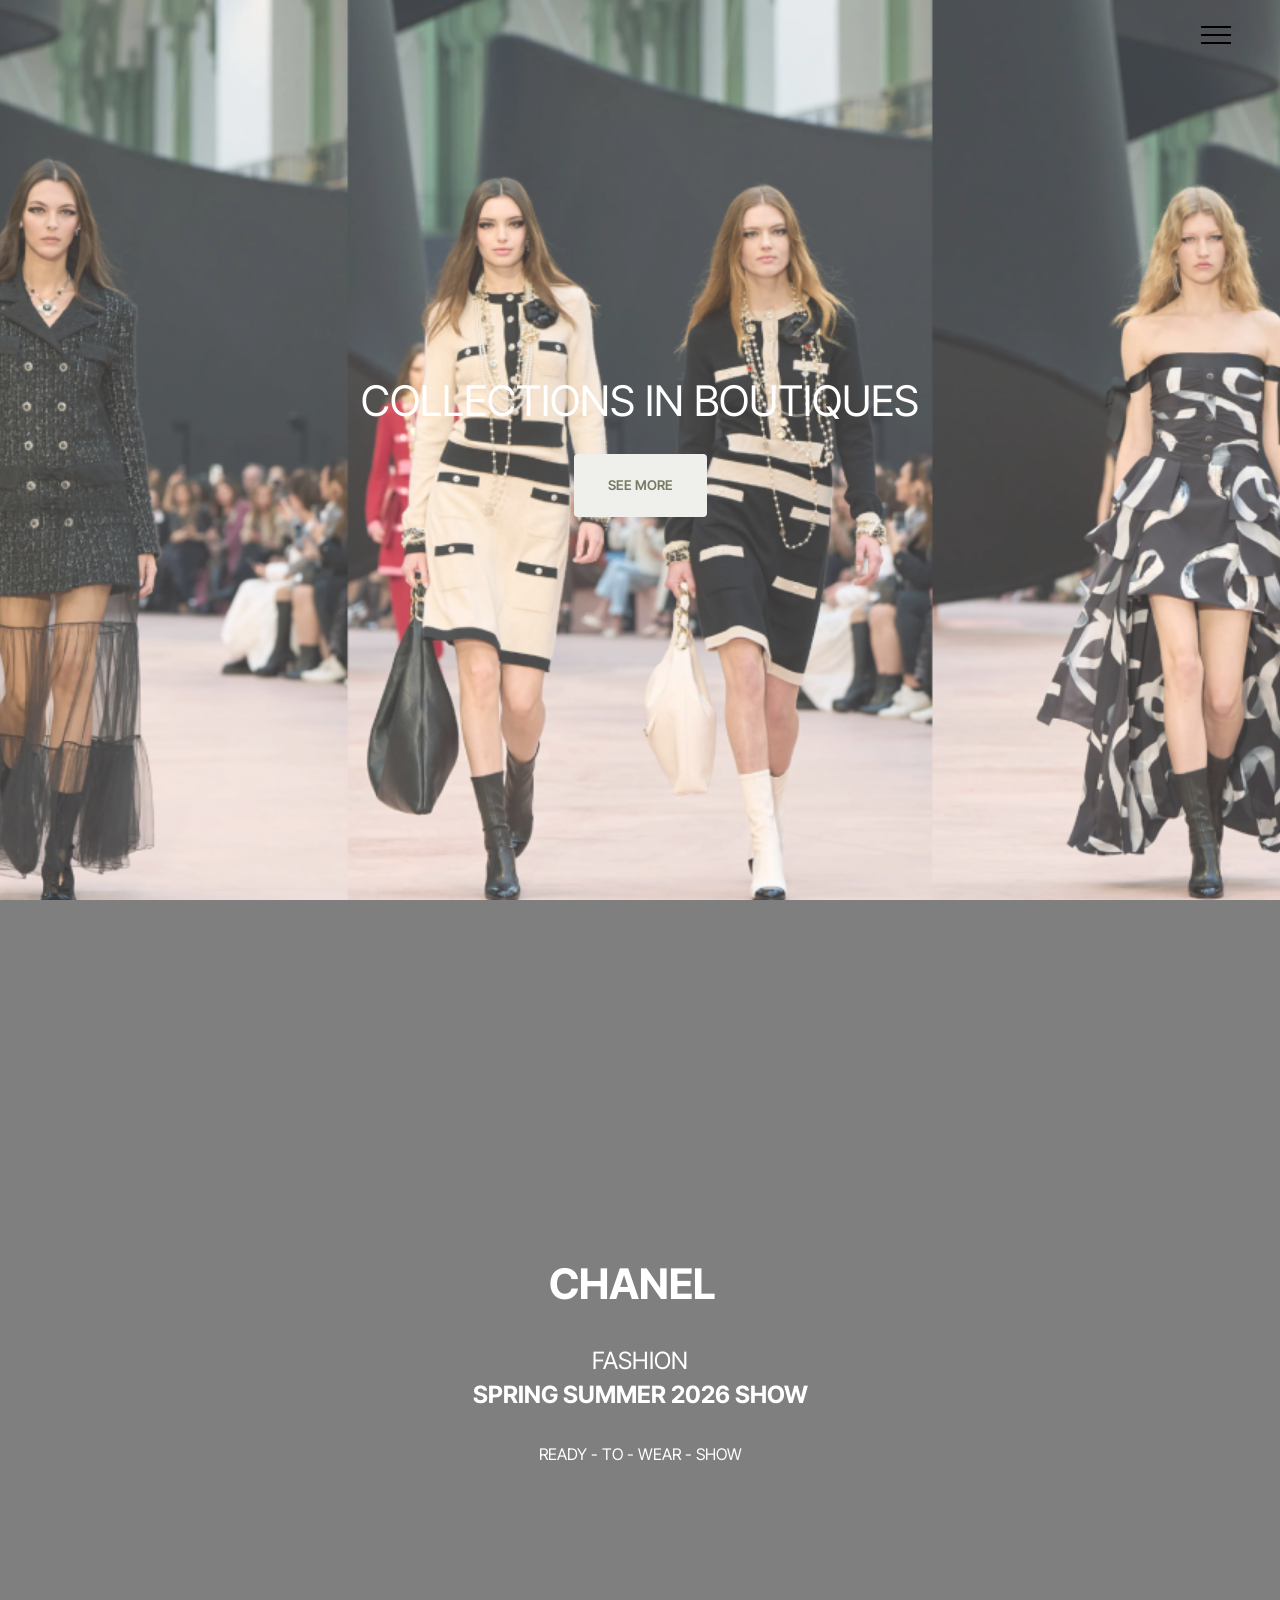
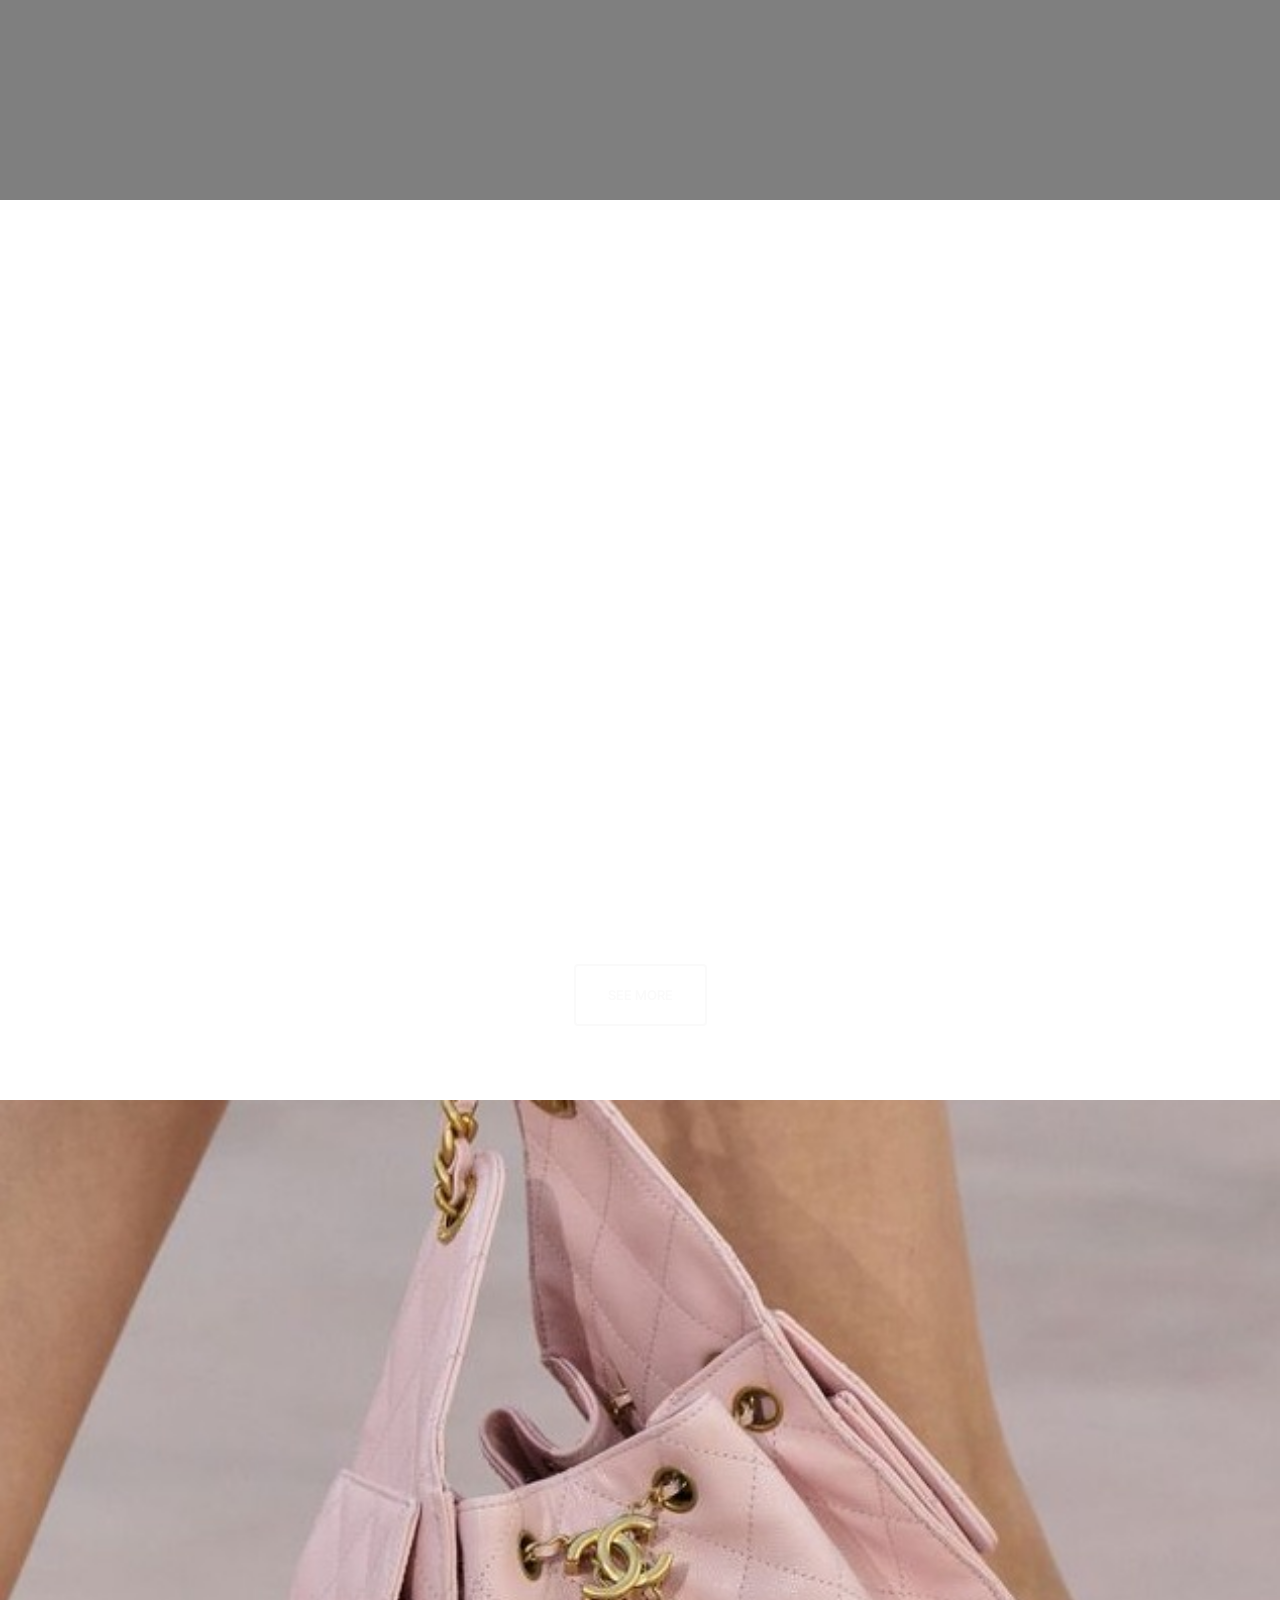
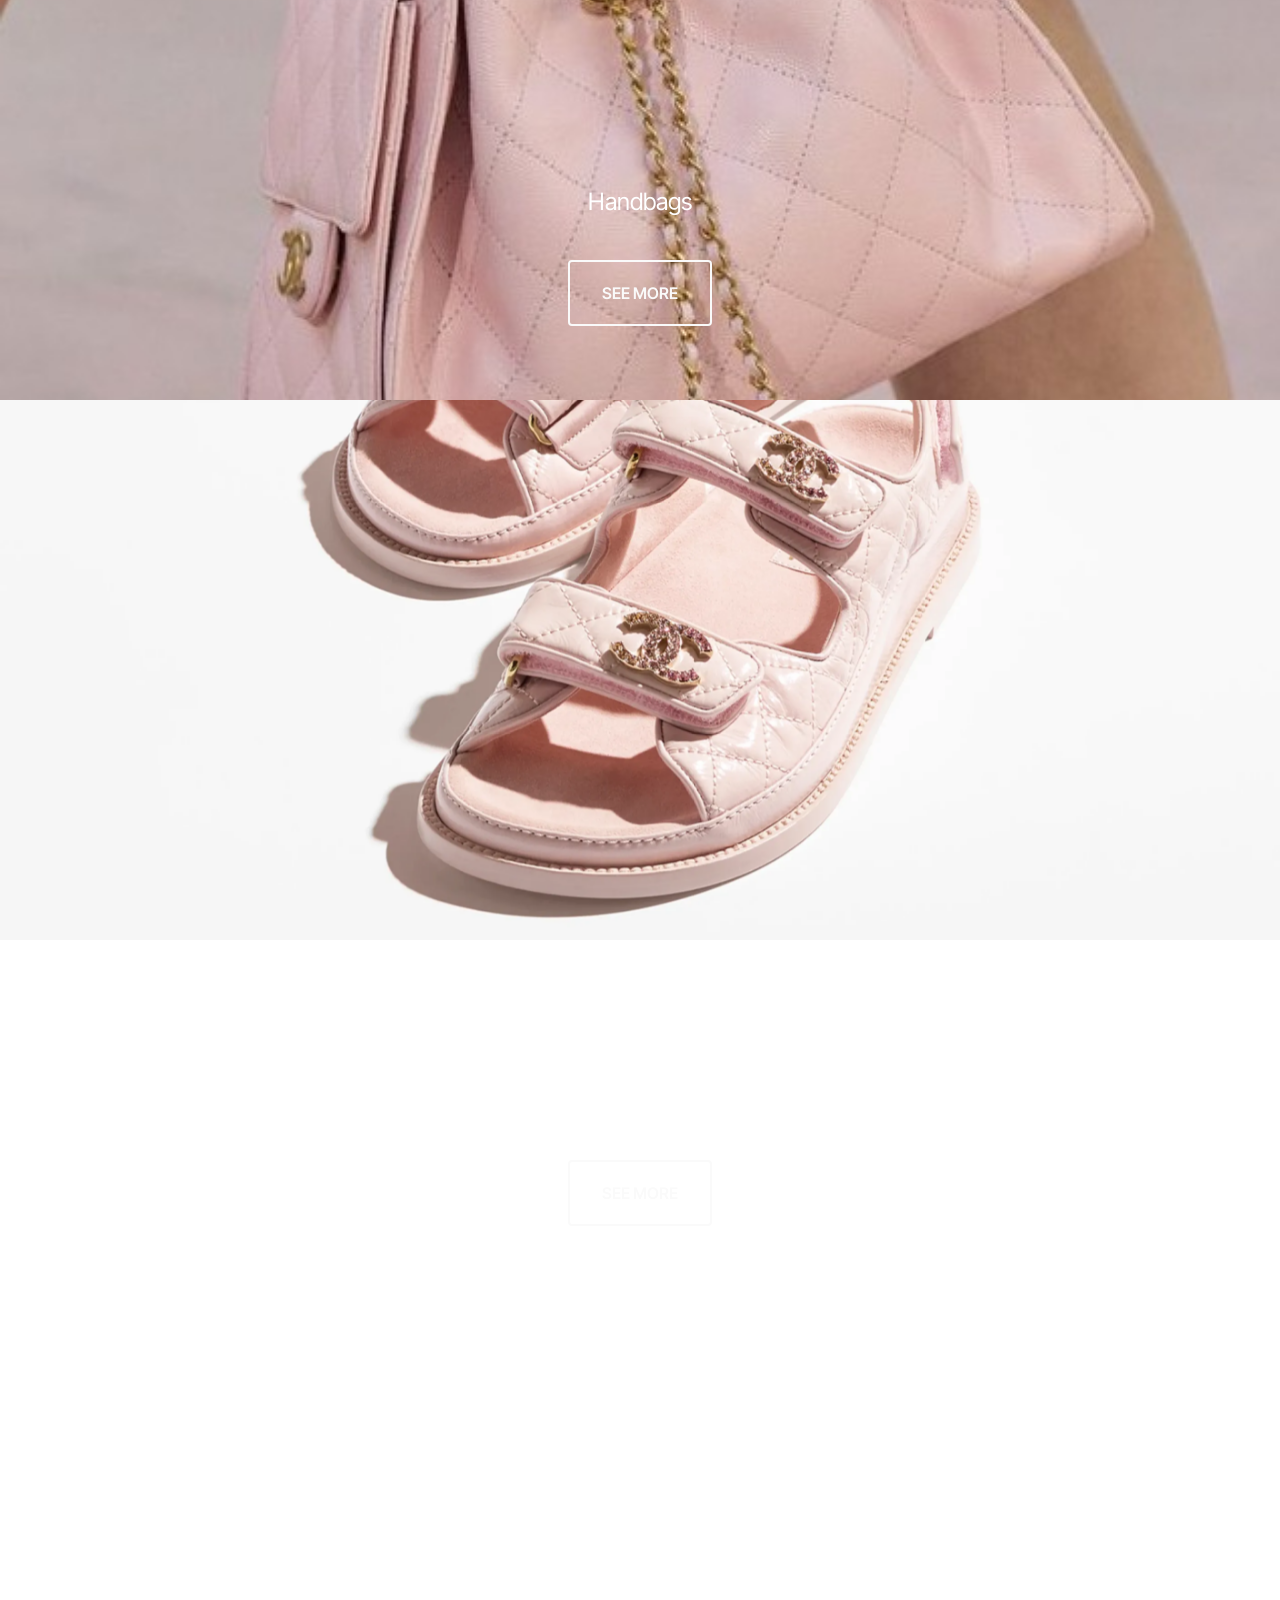
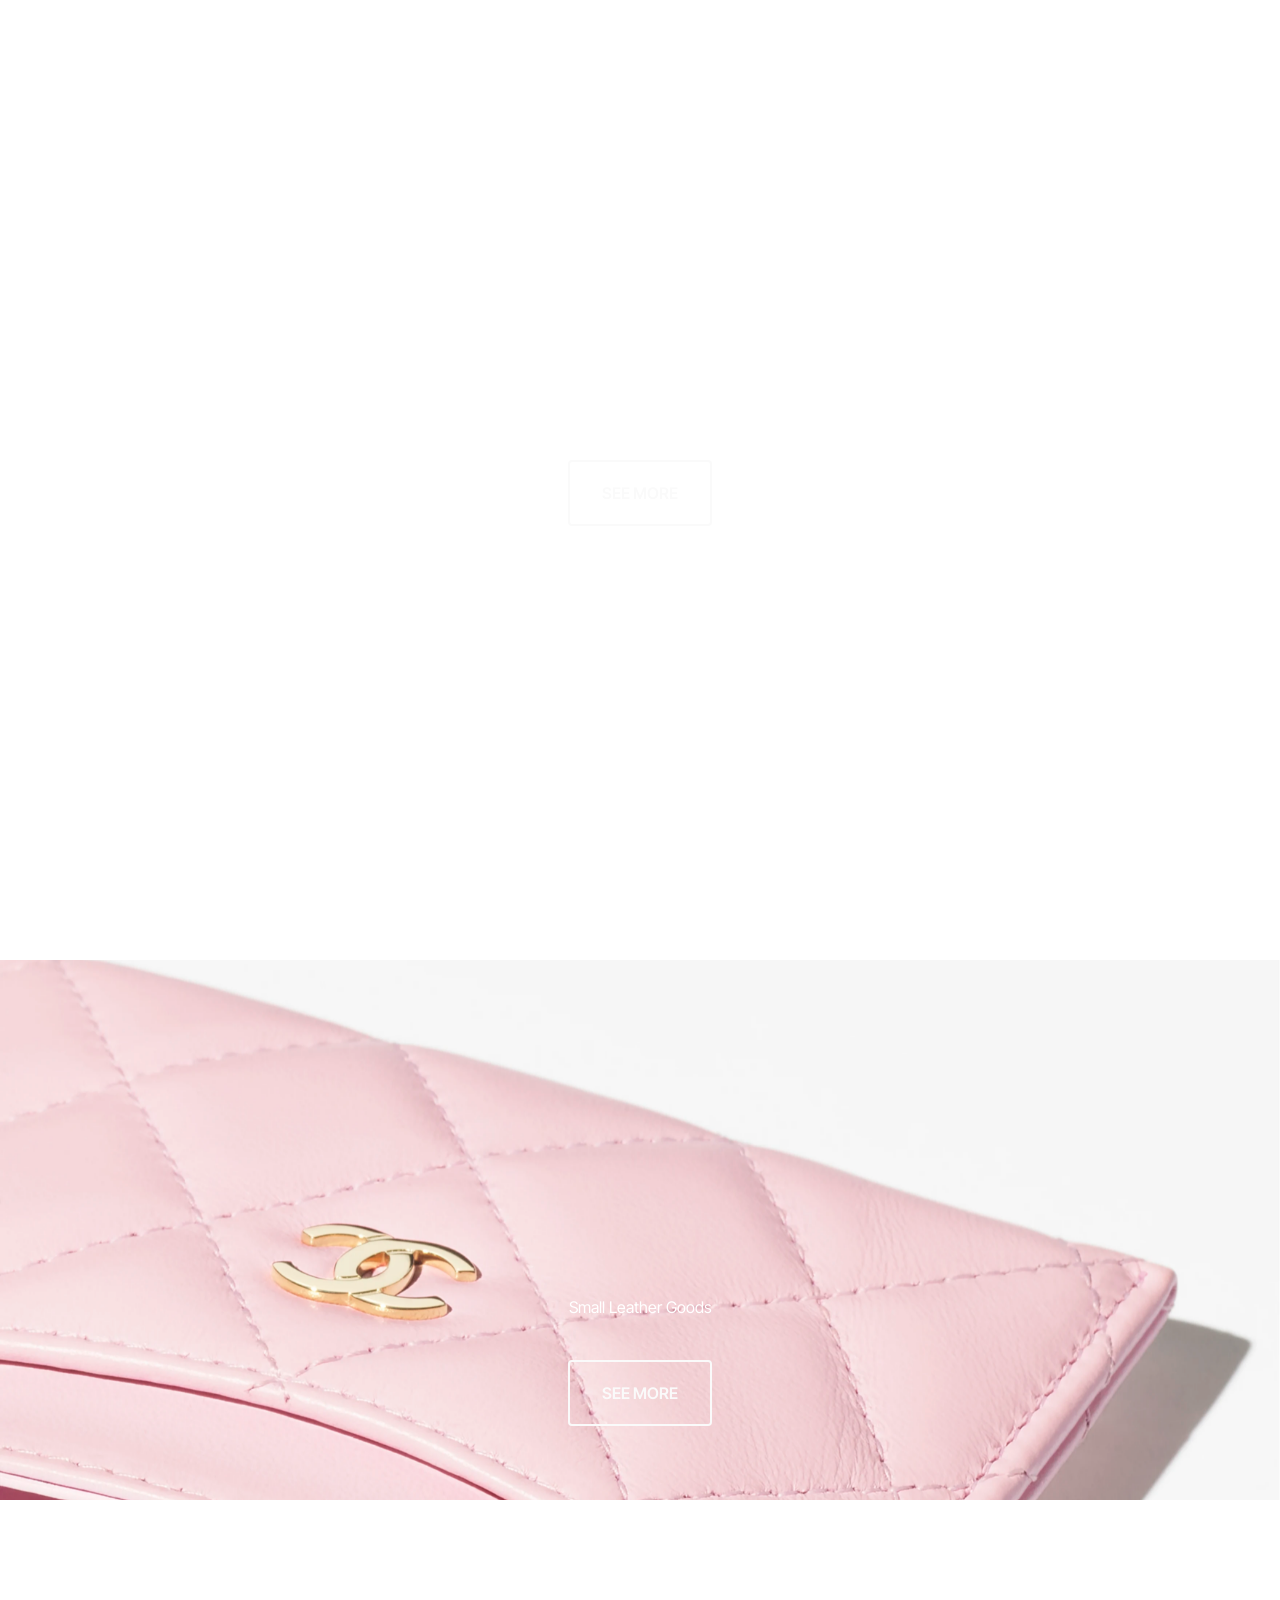
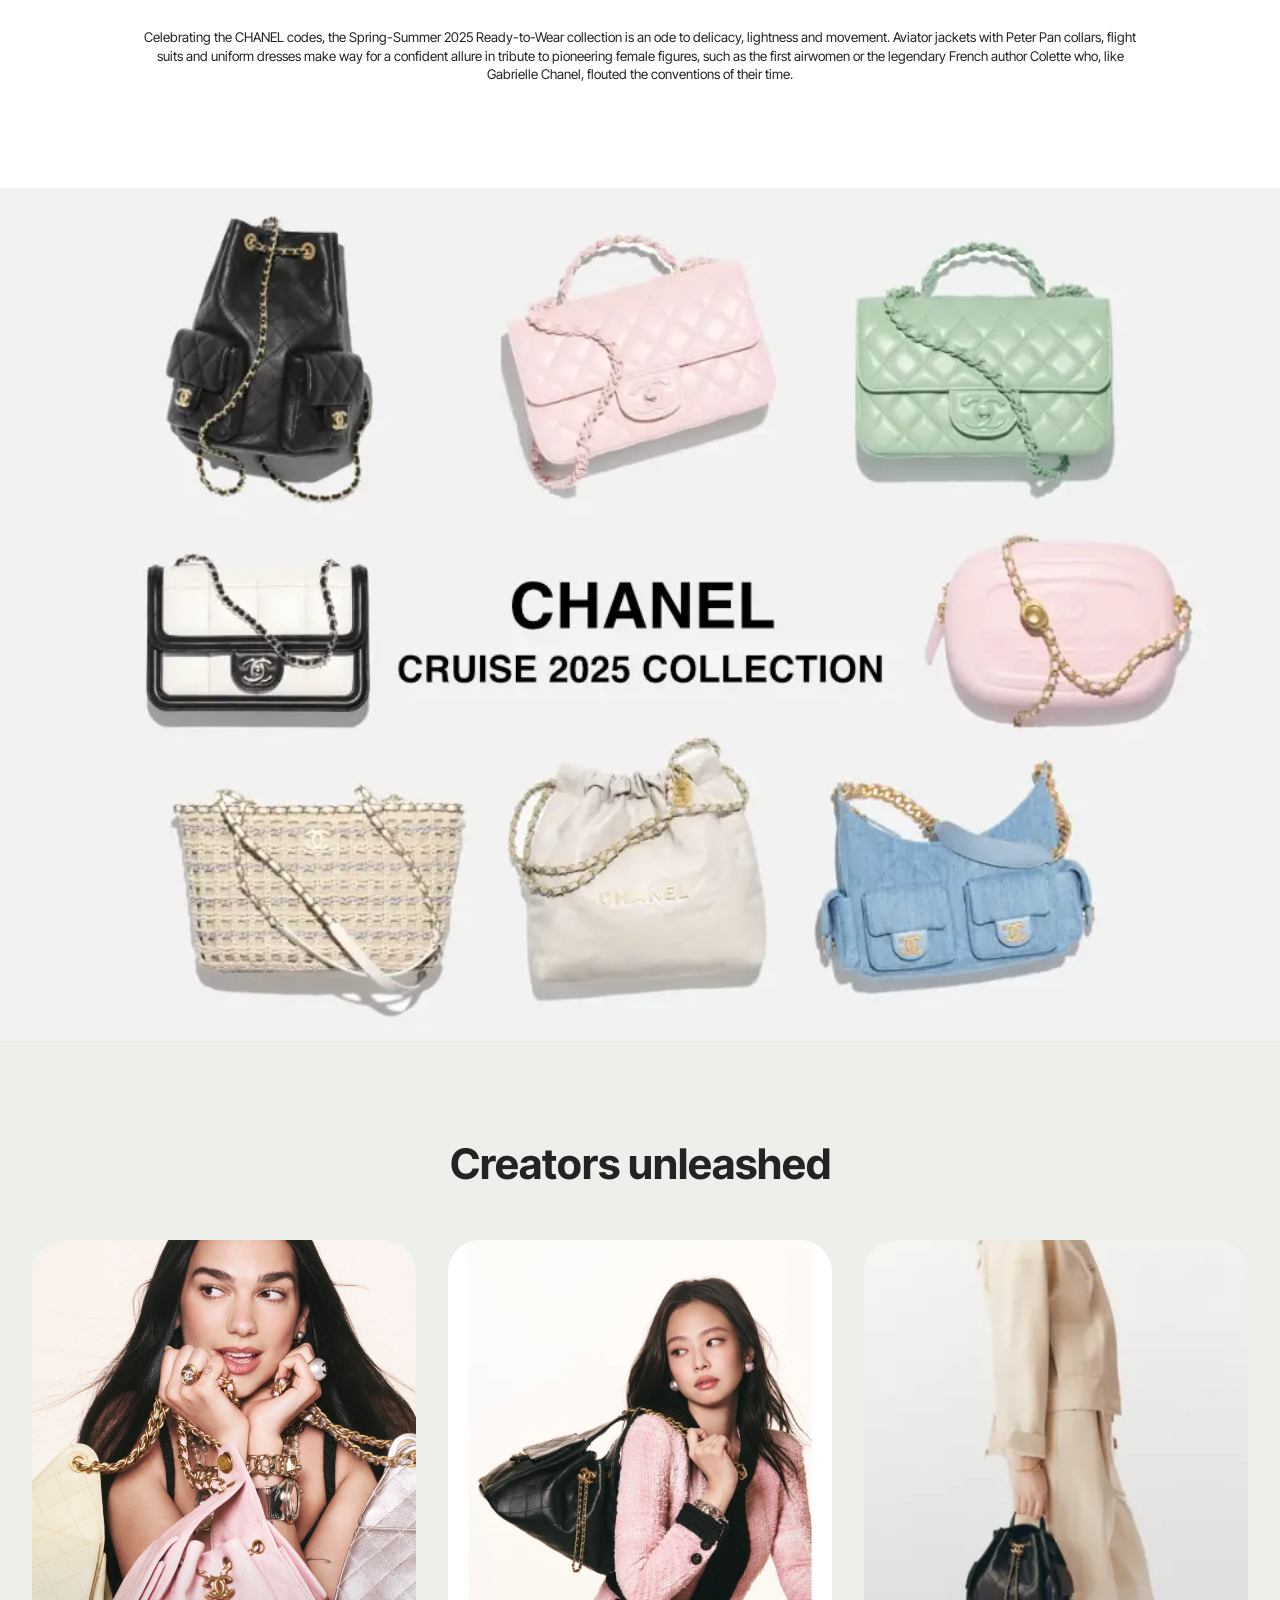
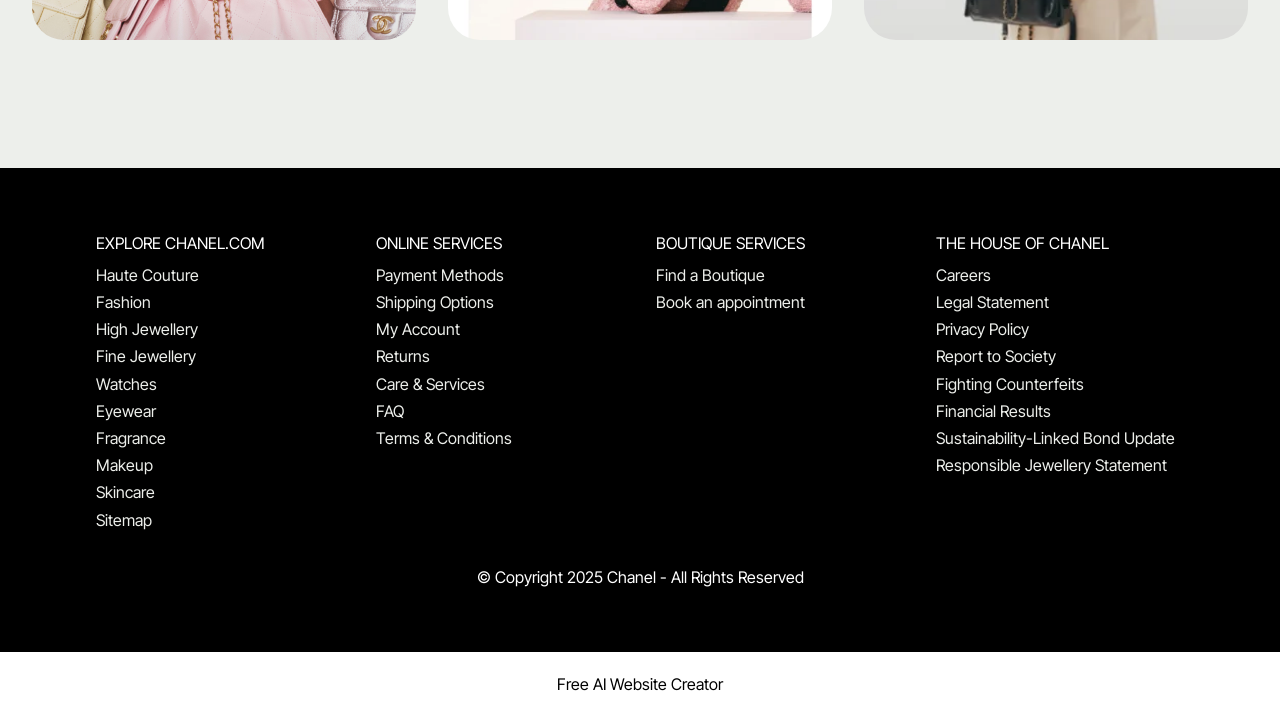
==== commit 1ef205f6: "create github pages" ====
--- a/aboutus.html
+++ b/aboutus.html
@@ -6,7 +6,7 @@
   <meta http-equiv="X-UA-Compatible" content="IE=edge">
   <meta name="generator" content="Mobirise v6.1.4, mobirise.com">
   <meta name="viewport" content="width=device-width, initial-scale=1, minimum-scale=1">
-  <link rel="shortcut icon" href="assets/images/logo.png" type="image/x-icon">
+  <link rel="shortcut icon" href="assets/images/chanel-logo.png" type="image/x-icon">
   <meta name="description" content="">
   
   
@@ -18,7 +18,7 @@
   <link rel="stylesheet" href="assets/theme/css/style.css">
   <link rel="preload" href="https://fonts.googleapis.com/css?family=Inter+Tight:100,200,300,400,500,600,700,800,900,100i,200i,300i,400i,500i,600i,700i,800i,900i&display=swap" as="style" onload="this.onload=null;this.rel='stylesheet'">
   <noscript><link rel="stylesheet" href="https://fonts.googleapis.com/css?family=Inter+Tight:100,200,300,400,500,600,700,800,900,100i,200i,300i,400i,500i,600i,700i,800i,900i&display=swap"></noscript>
-  <link rel="preload" as="style" href="assets/mobirise/css/mbr-additional.css?v=uXIBPE"><link rel="stylesheet" href="assets/mobirise/css/mbr-additional.css?v=uXIBPE" type="text/css">
+  <link rel="preload" as="style" href="assets/mobirise/css/mbr-additional.css?v=YuLMeI"><link rel="stylesheet" href="assets/mobirise/css/mbr-additional.css?v=YuLMeI" type="text/css">
 
   
   
@@ -29,11 +29,11 @@
   <section data-bs-version="5.1" class="menu menu1 cid-uYV3V0bJA8" once="menu" id="menu1-c">
     
 
-    <nav class="navbar navbar-dropdown navbar-fixed-top navbar-expand-lg">
-        <div class="container">
+    <nav class="navbar navbar-dropdown navbar-fixed-top collapsed">
+        <div class="container-fluid">
             <div class="navbar-brand">
                 
-                <span class="navbar-caption-wrap"><a class="navbar-caption text-white display-7" href="https://mobiri.se">Mobirise</a></span>
+                <span class="navbar-caption-wrap"><a class="navbar-caption text-white display-4" href="https://mobiri.se"><br><br></a></span>
             </div>
             <button class="navbar-toggler" type="button" data-toggle="collapse" data-bs-toggle="collapse" data-target="#navbarSupportedContent" data-bs-target="#navbarSupportedContent" aria-controls="navbarNavAltMarkup" aria-expanded="false" aria-label="Toggle navigation">
                 <div class="hamburger">
@@ -46,9 +46,9 @@
             <div class="collapse navbar-collapse" id="navbarSupportedContent">
                 <ul class="navbar-nav nav-dropdown nav-right" data-app-modern-menu="true"><li class="nav-item"><a class="nav-link link text-white text-primary display-4" href="index.html">Home</a></li><li class="nav-item"><a class="nav-link link text-white text-primary display-4" href="aboutus.html">
                             About us</a></li>
-                    <li class="nav-item"><a class="nav-link link text-white display-4" href="https://mobiri.se">
+                    <li class="nav-item"><a class="nav-link link text-white text-primary display-4" href="page3.html">
                             Services</a></li>
-                    <li class="nav-item"><a class="nav-link link text-white display-4" href="https://mobiri.se">Contacts</a>
+                    <li class="nav-item"><a class="nav-link link text-white text-primary display-4" href="page2.html">Contacts</a>
                     </li></ul>
                 
                 
@@ -68,7 +68,7 @@
         <div class="row justify-content-center">
             <div class="col-12 col-lg-10">
                 
-                <h2 class="mbr-section-subtitle mbr-fonts-style mb-3 display-2">CHANEL HAUTE COUTURE</h2>
+                <h2 class="mbr-section-subtitle mbr-fonts-style mb-3 display-2">COLLECTIONS IN BOUTIQUES</h2>
                 
                 <div class="mbr-section-btn mt-3"><a class="btn btn-white display-4" href="https://mobiri.se">SEE MORE</a></div>
                 
@@ -156,15 +156,6 @@
   </div>
 </section>
 
-<section data-bs-version="5.1" class="image03 cid-uYV3V2bOhd" id="image04-i">
-    
-
-    <div class="image-block m-auto">
-        <img src="assets/images/background4.jpg" alt="Mobirise">
-        
-    </div>
-</section>
-
 <section data-bs-version="5.1" class="header16 cid-uYV3V2ixh4 mbr-fullscreen mbr-parallax-background" id="header17-j">
   
   
@@ -194,6 +185,15 @@
                 
             </div>
         </div>
+    </div>
+</section>
+
+<section data-bs-version="5.1" class="image03 cid-uYV3V2bOhd" id="image04-i">
+    
+
+    <div class="image-block m-auto">
+        <img src="assets/images/chanel-cruise-2025-collection-thumb.webp" alt="Mobirise">
+        
     </div>
 </section>
 
@@ -225,9 +225,7 @@
       <div class="col-sm-6 card col-lg-4">
         <div class="card-wrap card2">
           <div class="content-wrap">
-            <div class="mbr-section-btn card-btn align-center">
-              <a class="btn btn-white display-7" href="https://mobiri.se"><span class="socicon socicon-instagram mbr-iconfont mbr-iconfont-btn"></span>/profilelink</a>
-            </div>
+            <div class="mbr-section-btn card-btn align-center"><a class="btn btn-white display-7" href="https://mobiri.se"><span class="socicon socicon-instagram mbr-iconfont mbr-iconfont-btn"></span>/profilelink</a></div>
           </div>
         </div>
       </div>
@@ -245,7 +243,48 @@
       
     </div>
   </div>
-</section><section class="display-7" style="padding: 0;align-items: center;justify-content: center;flex-wrap: wrap;    align-content: center;display: flex;position: relative;height: 4rem;"><a href="https://mobiri.se/" style="flex: 1 1;height: 4rem;position: absolute;width: 100%;z-index: 1;"><img alt="" style="height: 4rem;" src="[data-uri]"></a><p style="margin: 0;text-align: center;" class="display-7">&#8204;</p><a style="z-index:1" href="https://mobirise.com/builder/ai-website-builder.html">Free AI Website Builder</a></section><script src="assets/bootstrap/js/bootstrap.bundle.min.js"></script>  <script src="assets/parallax/jarallax.js"></script>  <script src="assets/smoothscroll/smooth-scroll.js"></script>  <script src="assets/ytplayer/index.js"></script>  <script src="assets/dropdown/js/navbar-dropdown.js"></script>  <script src="assets/vimeoplayer/player.js"></script>  <script src="assets/theme/js/script.js"></script>  
+</section>
+
+<section data-bs-version="5.1" class="footer1 cid-uZ0yvsGaEZ" once="footers" id="footer01-1c">
+	
+
+	
+	
+	<div class="container">
+		<div class="row mbr-white">
+			<div class="col-12 col-md-6 col-lg-3">
+				<h5 class="mbr-section-subtitle mbr-fonts-style mb-2 display-7">EXPLORE CHANEL.COM</h5>
+				<ul class="list mbr-fonts-style display-7">
+					<li class="mbr-text item-wrap">Haute Couture</li><li class="mbr-text item-wrap">Fashion</li><li class="mbr-text item-wrap">High Jewellery</li><li class="mbr-text item-wrap">Fine Jewellery</li><li class="mbr-text item-wrap">Watches</li><li class="mbr-text item-wrap">Eyewear</li><li class="mbr-text item-wrap">Fragrance</li><li class="mbr-text item-wrap">Makeup</li><li class="mbr-text item-wrap">Skincare</li><li class="mbr-text item-wrap">Sitemap</li>
+				</ul>
+			</div>
+			<div class="col-12 col-md-6 col-lg-3">
+				<h5 class="mbr-section-subtitle mbr-fonts-style mb-2 display-7">ONLINE SERVICES</h5>
+				<ul class="list mbr-fonts-style display-7">
+					<li class="mbr-text item-wrap">Payment Methods</li><li class="mbr-text item-wrap">Shipping Options</li><li class="mbr-text item-wrap">My Account</li><li class="mbr-text item-wrap">Returns</li><li class="mbr-text item-wrap">Care &amp; Services</li><li class="mbr-text item-wrap">FAQ</li><li class="mbr-text item-wrap">Terms &amp; Conditions</li>
+				</ul>
+			</div>
+			<div class="col-12 col-md-6 col-lg-3">
+				<h5 class="mbr-section-subtitle mbr-fonts-style mb-2 display-7">BOUTIQUE SERVICES</h5>
+				<ul class="list mbr-fonts-style display-7">
+					<li class="mbr-text item-wrap">Find a Boutique</li><li class="mbr-text item-wrap">Book an appointment</li>
+				</ul>
+			</div>
+			<div class="col-12 col-md-6 col-lg-3">
+				<h5 class="mbr-section-subtitle mbr-fonts-style mb-2 display-7">THE HOUSE OF CHANEL</h5>
+				<ul class="list mbr-fonts-style display-7">
+					<li class="mbr-text item-wrap">Careers</li><li class="mbr-text item-wrap">Legal Statement</li><li class="mbr-text item-wrap">Privacy Policy</li><li class="mbr-text item-wrap">Report to Society</li><li class="mbr-text item-wrap">Fighting Counterfeits</li><li class="mbr-text item-wrap">Financial Results</li><li class="mbr-text item-wrap">Sustainability-Linked Bond Update</li><li class="mbr-text item-wrap">Responsible Jewellery Statement</li>
+				</ul>
+			</div>
+			
+			<div class="col-12 mt-4">
+				<p class="mbr-text mb-0 mbr-fonts-style copyright align-center display-7">
+					© Copyright 2025 Chanel - All Rights Reserved
+				</p>
+			</div>
+		</div>
+	</div>
+</section><section class="display-7" style="padding: 0;align-items: center;justify-content: center;flex-wrap: wrap;    align-content: center;display: flex;position: relative;height: 4rem;"><a href="https://mobiri.se/" style="flex: 1 1;height: 4rem;position: absolute;width: 100%;z-index: 1;"><img alt="" style="height: 4rem;" src="[data-uri]"></a><p style="margin: 0;text-align: center;" class="display-7">&#8204;</p><a style="z-index:1" href="https://mobirise.com/builder/ai-website-creator.html">Free AI Website Creator</a></section><script src="assets/bootstrap/js/bootstrap.bundle.min.js"></script>  <script src="assets/parallax/jarallax.js"></script>  <script src="assets/smoothscroll/smooth-scroll.js"></script>  <script src="assets/ytplayer/index.js"></script>  <script src="assets/dropdown/js/navbar-dropdown.js"></script>  <script src="assets/vimeoplayer/player.js"></script>  <script src="assets/theme/js/script.js"></script>  
   
   
 </body>
--- a/assets/mobirise/css/mbr-additional.css
+++ b/assets/mobirise/css/mbr-additional.css
@@ -146,7 +146,7 @@
   border-radius: 4px;
 }
 .bg-primary {
-  background-color: #9fe870 !important;
+  background-color: #000000 !important;
 }
 .bg-success {
   background-color: #3a341c !important;
@@ -162,9 +162,9 @@
 }
 .btn-primary,
 .btn-primary:active {
-  background-color: #9fe870 !important;
-  border-color: #9fe870 !important;
-  color: #264d0c !important;
+  background-color: #000000 !important;
+  border-color: #000000 !important;
+  color: #ffffff !important;
   box-shadow: none;
 }
 .btn-primary:hover,
@@ -172,15 +172,15 @@
 .btn-primary.focus,
 .btn-primary.active {
   color: inherit;
-  background-color: #bcef9c !important;
-  border-color: #bcef9c !important;
+  background-color: #1a1a1a !important;
+  border-color: #1a1a1a !important;
   box-shadow: none;
 }
 .btn-primary.disabled,
 .btn-primary:disabled {
-  color: #264d0c !important;
-  background-color: #bcef9c !important;
-  border-color: #bcef9c !important;
+  color: #ffffff !important;
+  background-color: #1a1a1a !important;
+  border-color: #1a1a1a !important;
 }
 .btn-secondary,
 .btn-secondary:active {
@@ -339,23 +339,23 @@
 .btn-primary-outline,
 .btn-primary-outline:active {
   background-color: transparent !important;
-  border-color: #9fe870;
-  color: #9fe870;
+  border-color: #000000;
+  color: #000000;
 }
 .btn-primary-outline:hover,
 .btn-primary-outline:focus,
 .btn-primary-outline.focus,
 .btn-primary-outline.active {
-  color: #6ddc25 !important;
+  color: #000000 !important;
   background-color: transparent !important;
-  border-color: #6ddc25 !important;
+  border-color: #000000 !important;
   box-shadow: none !important;
 }
 .btn-primary-outline.disabled,
 .btn-primary-outline:disabled {
-  color: #264d0c !important;
-  background-color: #9fe870 !important;
-  border-color: #9fe870 !important;
+  color: #ffffff !important;
+  background-color: #000000 !important;
+  border-color: #000000 !important;
 }
 .btn-secondary-outline,
 .btn-secondary-outline:active {
@@ -505,7 +505,7 @@
   border-color: #fafafa !important;
 }
 .text-primary {
-  color: #9fe870 !important;
+  color: #000000 !important;
 }
 .text-secondary {
   color: #ffd7ef !important;
@@ -531,7 +531,7 @@
 a.text-primary:hover,
 a.text-primary:focus,
 a.text-primary.active {
-  color: #66d022 !important;
+  color: #000000 !important;
 }
 a.text-secondary:hover,
 a.text-secondary:focus,
@@ -577,7 +577,7 @@
   background-position: 0 1.2em;
 }
 .nav-tabs .nav-link.active {
-  color: #9fe870;
+  color: #000000;
 }
 .nav-tabs .nav-link:not(.active) {
   color: #232323;
@@ -595,20 +595,20 @@
   background-color: #ffea64;
 }
 .mbr-gallery-filter li.active .btn {
-  background-color: #9fe870;
-  border-color: #9fe870;
-  color: #306310;
+  background-color: #000000;
+  border-color: #000000;
+  color: #ffffff;
 }
 .mbr-gallery-filter li.active .btn:focus {
   box-shadow: none;
 }
 a,
 a:hover {
-  color: #9fe870;
+  color: #000000;
 }
 .mbr-plan-header.bg-primary .mbr-plan-subtitle,
 .mbr-plan-header.bg-primary .mbr-plan-price-desc {
-  color: #ffffff;
+  color: #b3b3b3;
 }
 .mbr-plan-header.bg-success .mbr-plan-subtitle,
 .mbr-plan-header.bg-success .mbr-plan-price-desc {
@@ -642,7 +642,7 @@
 .form-control:hover,
 .form-control:focus {
   box-shadow: rgba(0, 0, 0, 0.07) 0px 1px 1px 0px, rgba(0, 0, 0, 0.07) 0px 1px 3px 0px, rgba(0, 0, 0, 0.03) 0px 0px 0px 1px;
-  border-color: #9fe870 !important;
+  border-color: #000000 !important;
 }
 .form-control:-webkit-input-placeholder {
   font-family: 'Inter Tight', sans-serif;
@@ -654,19 +654,19 @@
   font-size: 1.25rem;
 }
 blockquote {
-  border-color: #9fe870;
+  border-color: #000000;
 }
 /* Forms */
 .jq-selectbox li:hover,
 .jq-selectbox li.selected {
-  background-color: #9fe870;
-  color: #000000;
+  background-color: #000000;
+  color: #ffffff;
 }
 .jq-number__spin {
   transition: 0.25s ease;
 }
 .jq-number__spin:hover {
-  border-color: #9fe870;
+  border-color: #000000;
 }
 .jq-selectbox .jq-selectbox__trigger-arrow,
 .jq-number__spin.minus:after,
@@ -678,14 +678,14 @@
 .jq-selectbox:hover .jq-selectbox__trigger-arrow,
 .jq-number__spin.minus:hover:after,
 .jq-number__spin.plus:hover:after {
-  border-top-color: #9fe870;
-  border-bottom-color: #9fe870;
+  border-top-color: #000000;
+  border-bottom-color: #000000;
 }
 .xdsoft_datetimepicker .xdsoft_calendar td.xdsoft_default,
 .xdsoft_datetimepicker .xdsoft_calendar td.xdsoft_current,
 .xdsoft_datetimepicker .xdsoft_timepicker .xdsoft_time_box > div > div.xdsoft_current {
-  color: #000000 !important;
-  background-color: #9fe870 !important;
+  color: #ffffff !important;
+  background-color: #000000 !important;
   box-shadow: none !important;
 }
 .xdsoft_datetimepicker .xdsoft_calendar td:hover,
@@ -716,7 +716,7 @@
   top: 50%;
   left: 50%;
   transform: translateX(-50%) translateY(-50%);
-  background-image: url("data:image/svg+xml;charset=UTF-8,%3csvg width='32' height='32' viewBox='0 0 64 64' xmlns='http://www.w3.org/2000/svg' stroke='%239fe870' %3e%3cg fill='none' fill-rule='evenodd'%3e%3cg transform='translate(16 16)' stroke-width='2'%3e%3ccircle stroke-opacity='.5' cx='16' cy='16' r='16'/%3e%3cpath d='M32 16c0-9.94-8.06-16-16-16'%3e%3canimateTransform attributeName='transform' type='rotate' from='0 16 16' to='360 16 16' dur='1s' repeatCount='indefinite'/%3e%3c/path%3e%3c/g%3e%3c/g%3e%3c/svg%3e");
+  background-image: url("data:image/svg+xml;charset=UTF-8,%3csvg width='32' height='32' viewBox='0 0 64 64' xmlns='http://www.w3.org/2000/svg' stroke='%23000000' %3e%3cg fill='none' fill-rule='evenodd'%3e%3cg transform='translate(16 16)' stroke-width='2'%3e%3ccircle stroke-opacity='.5' cx='16' cy='16' r='16'/%3e%3cpath d='M32 16c0-9.94-8.06-16-16-16'%3e%3canimateTransform attributeName='transform' type='rotate' from='0 16 16' to='360 16 16' dur='1s' repeatCount='indefinite'/%3e%3c/path%3e%3c/g%3e%3c/g%3e%3c/svg%3e");
 }
 section.lazy-placeholder:after {
   opacity: 0.5;
@@ -789,7 +789,7 @@
 }
 .cid-uYV35rocxq .dropdown-item:hover,
 .cid-uYV35rocxq .dropdown-item:focus {
-  background: #9fe870 !important;
+  background: #000000 !important;
   color: white !important;
 }
 .cid-uYV35rocxq .dropdown-item:hover span {
@@ -1439,15 +1439,15 @@
   width: 100%;
   object-fit: cover;
 }
-.cid-uYV71lcQTO {
-  padding-top: 6rem;
-  padding-bottom: 6rem;
+.cid-uZ0yvsGaEZ {
+  padding-top: 0rem;
+  padding-bottom: 0rem;
   background-color: #000000;
 }
-.cid-uYV71lcQTO .mbr-fallback-image.disabled {
+.cid-uZ0yvsGaEZ .mbr-fallback-image.disabled {
   display: none;
 }
-.cid-uYV71lcQTO .mbr-fallback-image {
+.cid-uZ0yvsGaEZ .mbr-fallback-image {
   display: block;
   background-size: cover;
   background-position: center center;
@@ -1456,53 +1456,53 @@
   position: absolute;
   top: 0;
 }
-.cid-uYV71lcQTO .footer-col {
+.cid-uZ0yvsGaEZ .footer-col {
   justify-content: space-between;
   display: flex;
 }
 @media (max-width: 767px) {
-  .cid-uYV71lcQTO .footer-col {
+  .cid-uZ0yvsGaEZ .footer-col {
     flex-direction: column;
   }
 }
-.cid-uYV71lcQTO .row {
+.cid-uZ0yvsGaEZ .row {
   background: #000000;
   padding: 4rem 3rem;
   border-radius: 2rem;
   margin: 0;
 }
 @media (max-width: 767px) {
-  .cid-uYV71lcQTO .row {
+  .cid-uZ0yvsGaEZ .row {
     padding: 2rem 0.5rem;
   }
 }
 @media (min-width: 768px) and (max-width: 991px) {
-  .cid-uYV71lcQTO .row {
+  .cid-uZ0yvsGaEZ .row {
     padding: 2.25rem 1.25rem;
   }
 }
 @media (min-width: 992px) {
-  .cid-uYV71lcQTO .row {
+  .cid-uZ0yvsGaEZ .row {
     padding: 4rem 3rem;
   }
 }
 @media (max-width: 767px) {
-  .cid-uYV71lcQTO .mbr-section-btn {
+  .cid-uZ0yvsGaEZ .mbr-section-btn {
     text-align: center;
   }
 }
-.cid-uYV71lcQTO .social-row {
+.cid-uZ0yvsGaEZ .social-row {
   display: flex;
   flex-wrap: wrap;
 }
-.cid-uYV71lcQTO .soc-item {
+.cid-uZ0yvsGaEZ .soc-item {
   margin: 8px;
 }
-.cid-uYV71lcQTO .soc-item a:hover .mbr-iconfont,
-.cid-uYV71lcQTO .soc-item a:focus .mbr-iconfont {
+.cid-uZ0yvsGaEZ .soc-item a:hover .mbr-iconfont,
+.cid-uZ0yvsGaEZ .soc-item a:focus .mbr-iconfont {
   background-color: #f7f7f7;
 }
-.cid-uYV71lcQTO .soc-item a .mbr-iconfont {
+.cid-uZ0yvsGaEZ .soc-item a .mbr-iconfont {
   width: 72px;
   height: 72px;
   display: flex;
@@ -1515,41 +1515,41 @@
   transition: all 0.3s ease-in-out;
 }
 @media (max-width: 767px) {
-  .cid-uYV71lcQTO .row {
+  .cid-uZ0yvsGaEZ .row {
     text-align: center;
   }
-  .cid-uYV71lcQTO .social-row {
+  .cid-uZ0yvsGaEZ .social-row {
     justify-content: center;
   }
 }
-.cid-uYV71lcQTO .list {
+.cid-uZ0yvsGaEZ .list {
   list-style: none;
   padding-left: 0;
   color: #502274;
 }
 @media (max-width: 991px) {
-  .cid-uYV71lcQTO .list {
+  .cid-uZ0yvsGaEZ .list {
     margin-bottom: 2rem;
   }
 }
 @media (min-width: 992px) {
-  .cid-uYV71lcQTO .list {
+  .cid-uZ0yvsGaEZ .list {
     margin-bottom: 0rem;
   }
 }
-.cid-uYV71lcQTO .mbr-text {
+.cid-uZ0yvsGaEZ .mbr-text {
   color: #bbbbbb;
 }
-.cid-uYV71lcQTO .mbr-section-subtitle {
+.cid-uZ0yvsGaEZ .mbr-section-subtitle {
   color: #ffffff;
   text-align: left;
 }
-.cid-uYV71lcQTO .list,
-.cid-uYV71lcQTO .item-wrap {
+.cid-uZ0yvsGaEZ .list,
+.cid-uZ0yvsGaEZ .item-wrap {
   color: #edefeb;
 }
-.cid-uYV71lcQTO .copyright {
-  color: #000000;
+.cid-uZ0yvsGaEZ .copyright {
+  color: #ffffff;
 }
 .cid-uYV3V0bJA8 {
   z-index: 1000;
@@ -1585,7 +1585,7 @@
 }
 .cid-uYV3V0bJA8 .dropdown-item:hover,
 .cid-uYV3V0bJA8 .dropdown-item:focus {
-  background: #9fe870 !important;
+  background: #000000 !important;
   color: white !important;
 }
 .cid-uYV3V0bJA8 .dropdown-item:hover span {
@@ -2162,15 +2162,6 @@
 .cid-uYV3V21VdD .mbr-section-btn {
   text-align: center;
 }
-.cid-uYV3V2bOhd {
-  background-color: #ffffff;
-  padding-top: 0px;
-  padding-bottom: 0px;
-}
-.cid-uYV3V2bOhd img {
-  object-fit: contain;
-  border-radius: 0 !important;
-}
 .cid-uYV3V2ixh4 {
   display: flex;
   background-image: url("../../../assets/images/c25-11.webp");
@@ -2232,6 +2223,15 @@
   height: 100%;
   position: absolute;
   top: 0;
+}
+.cid-uYV3V2bOhd {
+  background-color: #ffffff;
+  padding-top: 0px;
+  padding-bottom: 0px;
+}
+.cid-uYV3V2bOhd img {
+  object-fit: contain;
+  border-radius: 0 !important;
 }
 .cid-uYV3V2CM6e {
   padding-top: 6rem;
@@ -2356,6 +2356,118 @@
   .cid-uYV3V2CM6e .mbr-section-btn {
     opacity: 1;
   }
+}
+.cid-uZ0yvsGaEZ {
+  padding-top: 0rem;
+  padding-bottom: 0rem;
+  background-color: #000000;
+}
+.cid-uZ0yvsGaEZ .mbr-fallback-image.disabled {
+  display: none;
+}
+.cid-uZ0yvsGaEZ .mbr-fallback-image {
+  display: block;
+  background-size: cover;
+  background-position: center center;
+  width: 100%;
+  height: 100%;
+  position: absolute;
+  top: 0;
+}
+.cid-uZ0yvsGaEZ .footer-col {
+  justify-content: space-between;
+  display: flex;
+}
+@media (max-width: 767px) {
+  .cid-uZ0yvsGaEZ .footer-col {
+    flex-direction: column;
+  }
+}
+.cid-uZ0yvsGaEZ .row {
+  background: #000000;
+  padding: 4rem 3rem;
+  border-radius: 2rem;
+  margin: 0;
+}
+@media (max-width: 767px) {
+  .cid-uZ0yvsGaEZ .row {
+    padding: 2rem 0.5rem;
+  }
+}
+@media (min-width: 768px) and (max-width: 991px) {
+  .cid-uZ0yvsGaEZ .row {
+    padding: 2.25rem 1.25rem;
+  }
+}
+@media (min-width: 992px) {
+  .cid-uZ0yvsGaEZ .row {
+    padding: 4rem 3rem;
+  }
+}
+@media (max-width: 767px) {
+  .cid-uZ0yvsGaEZ .mbr-section-btn {
+    text-align: center;
+  }
+}
+.cid-uZ0yvsGaEZ .social-row {
+  display: flex;
+  flex-wrap: wrap;
+}
+.cid-uZ0yvsGaEZ .soc-item {
+  margin: 8px;
+}
+.cid-uZ0yvsGaEZ .soc-item a:hover .mbr-iconfont,
+.cid-uZ0yvsGaEZ .soc-item a:focus .mbr-iconfont {
+  background-color: #f7f7f7;
+}
+.cid-uZ0yvsGaEZ .soc-item a .mbr-iconfont {
+  width: 72px;
+  height: 72px;
+  display: flex;
+  align-items: center;
+  justify-content: center;
+  border-radius: 100%;
+  font-size: 20px;
+  background-color: #edefeb;
+  color: #163300;
+  transition: all 0.3s ease-in-out;
+}
+@media (max-width: 767px) {
+  .cid-uZ0yvsGaEZ .row {
+    text-align: center;
+  }
+  .cid-uZ0yvsGaEZ .social-row {
+    justify-content: center;
+  }
+}
+.cid-uZ0yvsGaEZ .list {
+  list-style: none;
+  padding-left: 0;
+  color: #502274;
+}
+@media (max-width: 991px) {
+  .cid-uZ0yvsGaEZ .list {
+    margin-bottom: 2rem;
+  }
+}
+@media (min-width: 992px) {
+  .cid-uZ0yvsGaEZ .list {
+    margin-bottom: 0rem;
+  }
+}
+.cid-uZ0yvsGaEZ .mbr-text {
+  color: #bbbbbb;
+}
+.cid-uZ0yvsGaEZ .mbr-section-subtitle {
+  color: #ffffff;
+  text-align: left;
+}
+.cid-uZ0yvsGaEZ .list,
+.cid-uZ0yvsGaEZ .item-wrap {
+  color: #edefeb;
+}
+.cid-uZ0yvsGaEZ .copyright {
+  color: #ffffff;
 }
 .cid-uYV3V0bJA8 {
   z-index: 1000;
@@ -2391,7 +2503,7 @@
 }
 .cid-uYV3V0bJA8 .dropdown-item:hover,
 .cid-uYV3V0bJA8 .dropdown-item:focus {
-  background: #9fe870 !important;
+  background: #000000 !important;
   color: white !important;
 }
 .cid-uYV3V0bJA8 .dropdown-item:hover span {
@@ -2714,24 +2826,171 @@
     left: -1rem;
   }
 }
-.cid-uZ0diAeJRZ {
+.cid-uZ0xLOOlwy {
+  background-image: url("../../../assets/images/chanel-spring-2025.jpg");
+}
+.cid-uZ0xLOOlwy .mbr-fallback-image.disabled {
+  display: none;
+}
+.cid-uZ0xLOOlwy .mbr-fallback-image {
+  display: block;
+  background-size: cover;
+  background-position: center center;
+  width: 100%;
+  height: 100%;
+  position: absolute;
+  top: 0;
+}
+.cid-uZ0xLOOlwy .social-row .soc-item {
+  display: inline-block;
+  text-align: center;
+  margin-bottom: 1rem;
+  margin-right: .7rem;
+}
+.cid-uZ0xLOOlwy .social-row .soc-item .mbr-iconfont {
+  font-size: 32px;
+  border-radius: 50%;
+  padding: 0.6rem;
+  border: 2px solid #232323;
+  transition: all 0.3s;
+  color: #232323;
+}
+.cid-uZ0xLOOlwy .social-row .soc-item .mbr-iconfont:hover {
+  background-color: #232323;
+  color: #ffffff;
+}
+.cid-uZ0xLOOlwy .mbr-section-title {
+  color: #ffffff;
+}
+.cid-uZ0xLOOlwy .mbr-section-subtitle {
+  color: #ffffff;
+}
+.cid-uZ0xtShRjl {
   padding-top: 5rem;
   padding-bottom: 5rem;
+  background-color: #ffffff;
+}
+.cid-uZ0xtShRjl .mbr-text {
+  text-align: center;
+}
+.cid-uZ0xtShRjl .mbr-section-subtitle {
+  text-align: center;
+}
+.cid-uZ0KYnFkrq {
+  padding-top: 2rem;
+  padding-bottom: 2rem;
+  background-color: #ffffff;
+}
+.cid-uZ0yvsGaEZ {
+  padding-top: 0rem;
+  padding-bottom: 0rem;
   background-color: #000000;
 }
-.cid-uZ0diAeJRZ .mbr-overlay {
-  background-color: #ffffff;
-  opacity: 0.4;
-}
-.cid-uZ0diAeJRZ form .mbr-section-btn {
-  text-align: center;
-  margin-bottom: 1.2rem;
-}
-.cid-uZ0diAeJRZ form .mbr-section-btn .btn {
+.cid-uZ0yvsGaEZ .mbr-fallback-image.disabled {
+  display: none;
+}
+.cid-uZ0yvsGaEZ .mbr-fallback-image {
+  display: block;
+  background-size: cover;
+  background-position: center center;
   width: 100%;
   height: 100%;
-}
-.cid-uZ0diAeJRZ .mbr-section-title {
+  position: absolute;
+  top: 0;
+}
+.cid-uZ0yvsGaEZ .footer-col {
+  justify-content: space-between;
+  display: flex;
+}
+@media (max-width: 767px) {
+  .cid-uZ0yvsGaEZ .footer-col {
+    flex-direction: column;
+  }
+}
+.cid-uZ0yvsGaEZ .row {
+  background: #000000;
+  padding: 4rem 3rem;
+  border-radius: 2rem;
+  margin: 0;
+}
+@media (max-width: 767px) {
+  .cid-uZ0yvsGaEZ .row {
+    padding: 2rem 0.5rem;
+  }
+}
+@media (min-width: 768px) and (max-width: 991px) {
+  .cid-uZ0yvsGaEZ .row {
+    padding: 2.25rem 1.25rem;
+  }
+}
+@media (min-width: 992px) {
+  .cid-uZ0yvsGaEZ .row {
+    padding: 4rem 3rem;
+  }
+}
+@media (max-width: 767px) {
+  .cid-uZ0yvsGaEZ .mbr-section-btn {
+    text-align: center;
+  }
+}
+.cid-uZ0yvsGaEZ .social-row {
+  display: flex;
+  flex-wrap: wrap;
+}
+.cid-uZ0yvsGaEZ .soc-item {
+  margin: 8px;
+}
+.cid-uZ0yvsGaEZ .soc-item a:hover .mbr-iconfont,
+.cid-uZ0yvsGaEZ .soc-item a:focus .mbr-iconfont {
+  background-color: #f7f7f7;
+}
+.cid-uZ0yvsGaEZ .soc-item a .mbr-iconfont {
+  width: 72px;
+  height: 72px;
+  display: flex;
+  align-items: center;
+  justify-content: center;
+  border-radius: 100%;
+  font-size: 20px;
+  background-color: #edefeb;
+  color: #163300;
+  transition: all 0.3s ease-in-out;
+}
+@media (max-width: 767px) {
+  .cid-uZ0yvsGaEZ .row {
+    text-align: center;
+  }
+  .cid-uZ0yvsGaEZ .social-row {
+    justify-content: center;
+  }
+}
+.cid-uZ0yvsGaEZ .list {
+  list-style: none;
+  padding-left: 0;
+  color: #502274;
+}
+@media (max-width: 991px) {
+  .cid-uZ0yvsGaEZ .list {
+    margin-bottom: 2rem;
+  }
+}
+@media (min-width: 992px) {
+  .cid-uZ0yvsGaEZ .list {
+    margin-bottom: 0rem;
+  }
+}
+.cid-uZ0yvsGaEZ .mbr-text {
+  color: #bbbbbb;
+}
+.cid-uZ0yvsGaEZ .mbr-section-subtitle {
+  color: #ffffff;
+  text-align: left;
+}
+.cid-uZ0yvsGaEZ .list,
+.cid-uZ0yvsGaEZ .item-wrap {
+  color: #edefeb;
+}
+.cid-uZ0yvsGaEZ .copyright {
   color: #ffffff;
 }
 .cid-uYV3V0bJA8 {
@@ -2768,7 +3027,7 @@
 }
 .cid-uYV3V0bJA8 .dropdown-item:hover,
 .cid-uYV3V0bJA8 .dropdown-item:focus {
-  background: #9fe870 !important;
+  background: #000000 !important;
   color: white !important;
 }
 .cid-uYV3V0bJA8 .dropdown-item:hover span {
@@ -2797,11 +3056,6 @@
 .cid-uYV3V0bJA8 .container {
   display: flex;
   margin: auto;
-}
-@media (min-width: 992px) {
-  .cid-uYV3V0bJA8 .container {
-    flex-wrap: nowrap;
-  }
 }
 .cid-uYV3V0bJA8 .iconfont-wrapper {
   color: #000000 !important;
@@ -3091,6 +3345,45 @@
     left: -1rem;
   }
 }
+.cid-uZ0AAaxKvx {
+  background-image: url("../../../assets/images/cocochanel.webp");
+}
+.cid-uZ0AAaxKvx .mbr-fallback-image.disabled {
+  display: none;
+}
+.cid-uZ0AAaxKvx .mbr-fallback-image {
+  display: block;
+  background-size: cover;
+  background-position: center center;
+  width: 100%;
+  height: 100%;
+  position: absolute;
+  top: 0;
+}
+.cid-uZ0AAaxKvx .social-row .soc-item {
+  display: inline-block;
+  text-align: center;
+  margin-bottom: 1rem;
+  margin-right: .7rem;
+}
+.cid-uZ0AAaxKvx .social-row .soc-item .mbr-iconfont {
+  font-size: 32px;
+  border-radius: 50%;
+  padding: 0.6rem;
+  border: 2px solid #232323;
+  transition: all 0.3s;
+  color: #232323;
+}
+.cid-uZ0AAaxKvx .social-row .soc-item .mbr-iconfont:hover {
+  background-color: #232323;
+  color: #ffffff;
+}
+.cid-uZ0AAaxKvx .mbr-section-title {
+  color: #ffffff;
+}
+.cid-uZ0AAaxKvx .mbr-section-subtitle {
+  color: #ffffff;
+}
 .cid-uZ0ecQin3P {
   padding-top: 5rem;
   padding-bottom: 5rem;
@@ -3102,3 +3395,157 @@
 .cid-uZ0ecQin3P .mbr-section-subtitle DIV {
   text-align: justify;
 }
+.cid-uZ0CJpRx28 {
+  padding-top: 3rem;
+  padding-bottom: 4rem;
+  background: #ffffff;
+}
+.cid-uZ0CJpRx28 .mbr-fallback-image.disabled {
+  display: none;
+}
+.cid-uZ0CJpRx28 .mbr-fallback-image {
+  display: block;
+  background-size: cover;
+  background-position: center center;
+  width: 100%;
+  height: 100%;
+  position: absolute;
+  top: 0;
+}
+.cid-uZ0CJpRx28 .google-map {
+  height: 30rem;
+  position: relative;
+}
+.cid-uZ0CJpRx28 .google-map iframe {
+  height: 100%;
+  width: 100%;
+}
+.cid-uZ0CJpRx28 .google-map [data-state-details] {
+  color: #6b6763;
+  height: 1.5em;
+  margin-top: -0.75em;
+  padding-left: 1.25rem;
+  padding-right: 1.25rem;
+  position: absolute;
+  text-align: center;
+  top: 50%;
+  width: 100%;
+}
+.cid-uZ0CJpRx28 .google-map[data-state] {
+  background: #e9e5dc;
+}
+.cid-uZ0CJpRx28 .google-map[data-state="loading"] [data-state-details] {
+  display: none;
+}
+.cid-uZ0yvsGaEZ {
+  padding-top: 0rem;
+  padding-bottom: 0rem;
+  background-color: #000000;
+}
+.cid-uZ0yvsGaEZ .mbr-fallback-image.disabled {
+  display: none;
+}
+.cid-uZ0yvsGaEZ .mbr-fallback-image {
+  display: block;
+  background-size: cover;
+  background-position: center center;
+  width: 100%;
+  height: 100%;
+  position: absolute;
+  top: 0;
+}
+.cid-uZ0yvsGaEZ .footer-col {
+  justify-content: space-between;
+  display: flex;
+}
+@media (max-width: 767px) {
+  .cid-uZ0yvsGaEZ .footer-col {
+    flex-direction: column;
+  }
+}
+.cid-uZ0yvsGaEZ .row {
+  background: #000000;
+  padding: 4rem 3rem;
+  border-radius: 2rem;
+  margin: 0;
+}
+@media (max-width: 767px) {
+  .cid-uZ0yvsGaEZ .row {
+    padding: 2rem 0.5rem;
+  }
+}
+@media (min-width: 768px) and (max-width: 991px) {
+  .cid-uZ0yvsGaEZ .row {
+    padding: 2.25rem 1.25rem;
+  }
+}
+@media (min-width: 992px) {
+  .cid-uZ0yvsGaEZ .row {
+    padding: 4rem 3rem;
+  }
+}
+@media (max-width: 767px) {
+  .cid-uZ0yvsGaEZ .mbr-section-btn {
+    text-align: center;
+  }
+}
+.cid-uZ0yvsGaEZ .social-row {
+  display: flex;
+  flex-wrap: wrap;
+}
+.cid-uZ0yvsGaEZ .soc-item {
+  margin: 8px;
+}
+.cid-uZ0yvsGaEZ .soc-item a:hover .mbr-iconfont,
+.cid-uZ0yvsGaEZ .soc-item a:focus .mbr-iconfont {
+  background-color: #f7f7f7;
+}
+.cid-uZ0yvsGaEZ .soc-item a .mbr-iconfont {
+  width: 72px;
+  height: 72px;
+  display: flex;
+  align-items: center;
+  justify-content: center;
+  border-radius: 100%;
+  font-size: 20px;
+  background-color: #edefeb;
+  color: #163300;
+  transition: all 0.3s ease-in-out;
+}
+@media (max-width: 767px) {
+  .cid-uZ0yvsGaEZ .row {
+    text-align: center;
+  }
+  .cid-uZ0yvsGaEZ .social-row {
+    justify-content: center;
+  }
+}
+.cid-uZ0yvsGaEZ .list {
+  list-style: none;
+  padding-left: 0;
+  color: #502274;
+}
+@media (max-width: 991px) {
+  .cid-uZ0yvsGaEZ .list {
+    margin-bottom: 2rem;
+  }
+}
+@media (min-width: 992px) {
+  .cid-uZ0yvsGaEZ .list {
+    margin-bottom: 0rem;
+  }
+}
+.cid-uZ0yvsGaEZ .mbr-text {
+  color: #bbbbbb;
+}
+.cid-uZ0yvsGaEZ .mbr-section-subtitle {
+  color: #ffffff;
+  text-align: left;
+}
+.cid-uZ0yvsGaEZ .list,
+.cid-uZ0yvsGaEZ .item-wrap {
+  color: #edefeb;
+}
+.cid-uZ0yvsGaEZ .copyright {
+  color: #ffffff;
+}
--- a/assets/mobirise/css/mbr-additional.css
+++ b/assets/mobirise/css/mbr-additional.css
@@ -146,7 +146,7 @@
   border-radius: 4px;
 }
 .bg-primary {
-  background-color: #9fe870 !important;
+  background-color: #000000 !important;
 }
 .bg-success {
   background-color: #3a341c !important;
@@ -162,9 +162,9 @@
 }
 .btn-primary,
 .btn-primary:active {
-  background-color: #9fe870 !important;
-  border-color: #9fe870 !important;
-  color: #264d0c !important;
+  background-color: #000000 !important;
+  border-color: #000000 !important;
+  color: #ffffff !important;
   box-shadow: none;
 }
 .btn-primary:hover,
@@ -172,15 +172,15 @@
 .btn-primary.focus,
 .btn-primary.active {
   color: inherit;
-  background-color: #bcef9c !important;
-  border-color: #bcef9c !important;
+  background-color: #1a1a1a !important;
+  border-color: #1a1a1a !important;
   box-shadow: none;
 }
 .btn-primary.disabled,
 .btn-primary:disabled {
-  color: #264d0c !important;
-  background-color: #bcef9c !important;
-  border-color: #bcef9c !important;
+  color: #ffffff !important;
+  background-color: #1a1a1a !important;
+  border-color: #1a1a1a !important;
 }
 .btn-secondary,
 .btn-secondary:active {
@@ -339,23 +339,23 @@
 .btn-primary-outline,
 .btn-primary-outline:active {
   background-color: transparent !important;
-  border-color: #9fe870;
-  color: #9fe870;
+  border-color: #000000;
+  color: #000000;
 }
 .btn-primary-outline:hover,
 .btn-primary-outline:focus,
 .btn-primary-outline.focus,
 .btn-primary-outline.active {
-  color: #6ddc25 !important;
+  color: #000000 !important;
   background-color: transparent !important;
-  border-color: #6ddc25 !important;
+  border-color: #000000 !important;
   box-shadow: none !important;
 }
 .btn-primary-outline.disabled,
 .btn-primary-outline:disabled {
-  color: #264d0c !important;
-  background-color: #9fe870 !important;
-  border-color: #9fe870 !important;
+  color: #ffffff !important;
+  background-color: #000000 !important;
+  border-color: #000000 !important;
 }
 .btn-secondary-outline,
 .btn-secondary-outline:active {
@@ -505,7 +505,7 @@
   border-color: #fafafa !important;
 }
 .text-primary {
-  color: #9fe870 !important;
+  color: #000000 !important;
 }
 .text-secondary {
   color: #ffd7ef !important;
@@ -531,7 +531,7 @@
 a.text-primary:hover,
 a.text-primary:focus,
 a.text-primary.active {
-  color: #66d022 !important;
+  color: #000000 !important;
 }
 a.text-secondary:hover,
 a.text-secondary:focus,
@@ -577,7 +577,7 @@
   background-position: 0 1.2em;
 }
 .nav-tabs .nav-link.active {
-  color: #9fe870;
+  color: #000000;
 }
 .nav-tabs .nav-link:not(.active) {
   color: #232323;
@@ -595,20 +595,20 @@
   background-color: #ffea64;
 }
 .mbr-gallery-filter li.active .btn {
-  background-color: #9fe870;
-  border-color: #9fe870;
-  color: #306310;
+  background-color: #000000;
+  border-color: #000000;
+  color: #ffffff;
 }
 .mbr-gallery-filter li.active .btn:focus {
   box-shadow: none;
 }
 a,
 a:hover {
-  color: #9fe870;
+  color: #000000;
 }
 .mbr-plan-header.bg-primary .mbr-plan-subtitle,
 .mbr-plan-header.bg-primary .mbr-plan-price-desc {
-  color: #ffffff;
+  color: #b3b3b3;
 }
 .mbr-plan-header.bg-success .mbr-plan-subtitle,
 .mbr-plan-header.bg-success .mbr-plan-price-desc {
@@ -642,7 +642,7 @@
 .form-control:hover,
 .form-control:focus {
   box-shadow: rgba(0, 0, 0, 0.07) 0px 1px 1px 0px, rgba(0, 0, 0, 0.07) 0px 1px 3px 0px, rgba(0, 0, 0, 0.03) 0px 0px 0px 1px;
-  border-color: #9fe870 !important;
+  border-color: #000000 !important;
 }
 .form-control:-webkit-input-placeholder {
   font-family: 'Inter Tight', sans-serif;
@@ -654,19 +654,19 @@
   font-size: 1.25rem;
 }
 blockquote {
-  border-color: #9fe870;
+  border-color: #000000;
 }
 /* Forms */
 .jq-selectbox li:hover,
 .jq-selectbox li.selected {
-  background-color: #9fe870;
-  color: #000000;
+  background-color: #000000;
+  color: #ffffff;
 }
 .jq-number__spin {
   transition: 0.25s ease;
 }
 .jq-number__spin:hover {
-  border-color: #9fe870;
+  border-color: #000000;
 }
 .jq-selectbox .jq-selectbox__trigger-arrow,
 .jq-number__spin.minus:after,
@@ -678,14 +678,14 @@
 .jq-selectbox:hover .jq-selectbox__trigger-arrow,
 .jq-number__spin.minus:hover:after,
 .jq-number__spin.plus:hover:after {
-  border-top-color: #9fe870;
-  border-bottom-color: #9fe870;
+  border-top-color: #000000;
+  border-bottom-color: #000000;
 }
 .xdsoft_datetimepicker .xdsoft_calendar td.xdsoft_default,
 .xdsoft_datetimepicker .xdsoft_calendar td.xdsoft_current,
 .xdsoft_datetimepicker .xdsoft_timepicker .xdsoft_time_box > div > div.xdsoft_current {
-  color: #000000 !important;
-  background-color: #9fe870 !important;
+  color: #ffffff !important;
+  background-color: #000000 !important;
   box-shadow: none !important;
 }
 .xdsoft_datetimepicker .xdsoft_calendar td:hover,
@@ -716,7 +716,7 @@
   top: 50%;
   left: 50%;
   transform: translateX(-50%) translateY(-50%);
-  background-image: url("data:image/svg+xml;charset=UTF-8,%3csvg width='32' height='32' viewBox='0 0 64 64' xmlns='http://www.w3.org/2000/svg' stroke='%239fe870' %3e%3cg fill='none' fill-rule='evenodd'%3e%3cg transform='translate(16 16)' stroke-width='2'%3e%3ccircle stroke-opacity='.5' cx='16' cy='16' r='16'/%3e%3cpath d='M32 16c0-9.94-8.06-16-16-16'%3e%3canimateTransform attributeName='transform' type='rotate' from='0 16 16' to='360 16 16' dur='1s' repeatCount='indefinite'/%3e%3c/path%3e%3c/g%3e%3c/g%3e%3c/svg%3e");
+  background-image: url("data:image/svg+xml;charset=UTF-8,%3csvg width='32' height='32' viewBox='0 0 64 64' xmlns='http://www.w3.org/2000/svg' stroke='%23000000' %3e%3cg fill='none' fill-rule='evenodd'%3e%3cg transform='translate(16 16)' stroke-width='2'%3e%3ccircle stroke-opacity='.5' cx='16' cy='16' r='16'/%3e%3cpath d='M32 16c0-9.94-8.06-16-16-16'%3e%3canimateTransform attributeName='transform' type='rotate' from='0 16 16' to='360 16 16' dur='1s' repeatCount='indefinite'/%3e%3c/path%3e%3c/g%3e%3c/g%3e%3c/svg%3e");
 }
 section.lazy-placeholder:after {
   opacity: 0.5;
@@ -789,7 +789,7 @@
 }
 .cid-uYV35rocxq .dropdown-item:hover,
 .cid-uYV35rocxq .dropdown-item:focus {
-  background: #9fe870 !important;
+  background: #000000 !important;
   color: white !important;
 }
 .cid-uYV35rocxq .dropdown-item:hover span {
@@ -1439,15 +1439,15 @@
   width: 100%;
   object-fit: cover;
 }
-.cid-uYV71lcQTO {
-  padding-top: 6rem;
-  padding-bottom: 6rem;
+.cid-uZ0yvsGaEZ {
+  padding-top: 0rem;
+  padding-bottom: 0rem;
   background-color: #000000;
 }
-.cid-uYV71lcQTO .mbr-fallback-image.disabled {
+.cid-uZ0yvsGaEZ .mbr-fallback-image.disabled {
   display: none;
 }
-.cid-uYV71lcQTO .mbr-fallback-image {
+.cid-uZ0yvsGaEZ .mbr-fallback-image {
   display: block;
   background-size: cover;
   background-position: center center;
@@ -1456,53 +1456,53 @@
   position: absolute;
   top: 0;
 }
-.cid-uYV71lcQTO .footer-col {
+.cid-uZ0yvsGaEZ .footer-col {
   justify-content: space-between;
   display: flex;
 }
 @media (max-width: 767px) {
-  .cid-uYV71lcQTO .footer-col {
+  .cid-uZ0yvsGaEZ .footer-col {
     flex-direction: column;
   }
 }
-.cid-uYV71lcQTO .row {
+.cid-uZ0yvsGaEZ .row {
   background: #000000;
   padding: 4rem 3rem;
   border-radius: 2rem;
   margin: 0;
 }
 @media (max-width: 767px) {
-  .cid-uYV71lcQTO .row {
+  .cid-uZ0yvsGaEZ .row {
     padding: 2rem 0.5rem;
   }
 }
 @media (min-width: 768px) and (max-width: 991px) {
-  .cid-uYV71lcQTO .row {
+  .cid-uZ0yvsGaEZ .row {
     padding: 2.25rem 1.25rem;
   }
 }
 @media (min-width: 992px) {
-  .cid-uYV71lcQTO .row {
+  .cid-uZ0yvsGaEZ .row {
     padding: 4rem 3rem;
   }
 }
 @media (max-width: 767px) {
-  .cid-uYV71lcQTO .mbr-section-btn {
+  .cid-uZ0yvsGaEZ .mbr-section-btn {
     text-align: center;
   }
 }
-.cid-uYV71lcQTO .social-row {
+.cid-uZ0yvsGaEZ .social-row {
   display: flex;
   flex-wrap: wrap;
 }
-.cid-uYV71lcQTO .soc-item {
+.cid-uZ0yvsGaEZ .soc-item {
   margin: 8px;
 }
-.cid-uYV71lcQTO .soc-item a:hover .mbr-iconfont,
-.cid-uYV71lcQTO .soc-item a:focus .mbr-iconfont {
+.cid-uZ0yvsGaEZ .soc-item a:hover .mbr-iconfont,
+.cid-uZ0yvsGaEZ .soc-item a:focus .mbr-iconfont {
   background-color: #f7f7f7;
 }
-.cid-uYV71lcQTO .soc-item a .mbr-iconfont {
+.cid-uZ0yvsGaEZ .soc-item a .mbr-iconfont {
   width: 72px;
   height: 72px;
   display: flex;
@@ -1515,41 +1515,41 @@
   transition: all 0.3s ease-in-out;
 }
 @media (max-width: 767px) {
-  .cid-uYV71lcQTO .row {
+  .cid-uZ0yvsGaEZ .row {
     text-align: center;
   }
-  .cid-uYV71lcQTO .social-row {
+  .cid-uZ0yvsGaEZ .social-row {
     justify-content: center;
   }
 }
-.cid-uYV71lcQTO .list {
+.cid-uZ0yvsGaEZ .list {
   list-style: none;
   padding-left: 0;
   color: #502274;
 }
 @media (max-width: 991px) {
-  .cid-uYV71lcQTO .list {
+  .cid-uZ0yvsGaEZ .list {
     margin-bottom: 2rem;
   }
 }
 @media (min-width: 992px) {
-  .cid-uYV71lcQTO .list {
+  .cid-uZ0yvsGaEZ .list {
     margin-bottom: 0rem;
   }
 }
-.cid-uYV71lcQTO .mbr-text {
+.cid-uZ0yvsGaEZ .mbr-text {
   color: #bbbbbb;
 }
-.cid-uYV71lcQTO .mbr-section-subtitle {
+.cid-uZ0yvsGaEZ .mbr-section-subtitle {
   color: #ffffff;
   text-align: left;
 }
-.cid-uYV71lcQTO .list,
-.cid-uYV71lcQTO .item-wrap {
+.cid-uZ0yvsGaEZ .list,
+.cid-uZ0yvsGaEZ .item-wrap {
   color: #edefeb;
 }
-.cid-uYV71lcQTO .copyright {
-  color: #000000;
+.cid-uZ0yvsGaEZ .copyright {
+  color: #ffffff;
 }
 .cid-uYV3V0bJA8 {
   z-index: 1000;
@@ -1585,7 +1585,7 @@
 }
 .cid-uYV3V0bJA8 .dropdown-item:hover,
 .cid-uYV3V0bJA8 .dropdown-item:focus {
-  background: #9fe870 !important;
+  background: #000000 !important;
   color: white !important;
 }
 .cid-uYV3V0bJA8 .dropdown-item:hover span {
@@ -2162,15 +2162,6 @@
 .cid-uYV3V21VdD .mbr-section-btn {
   text-align: center;
 }
-.cid-uYV3V2bOhd {
-  background-color: #ffffff;
-  padding-top: 0px;
-  padding-bottom: 0px;
-}
-.cid-uYV3V2bOhd img {
-  object-fit: contain;
-  border-radius: 0 !important;
-}
 .cid-uYV3V2ixh4 {
   display: flex;
   background-image: url("../../../assets/images/c25-11.webp");
@@ -2232,6 +2223,15 @@
   height: 100%;
   position: absolute;
   top: 0;
+}
+.cid-uYV3V2bOhd {
+  background-color: #ffffff;
+  padding-top: 0px;
+  padding-bottom: 0px;
+}
+.cid-uYV3V2bOhd img {
+  object-fit: contain;
+  border-radius: 0 !important;
 }
 .cid-uYV3V2CM6e {
   padding-top: 6rem;
@@ -2356,6 +2356,118 @@
   .cid-uYV3V2CM6e .mbr-section-btn {
     opacity: 1;
   }
+}
+.cid-uZ0yvsGaEZ {
+  padding-top: 0rem;
+  padding-bottom: 0rem;
+  background-color: #000000;
+}
+.cid-uZ0yvsGaEZ .mbr-fallback-image.disabled {
+  display: none;
+}
+.cid-uZ0yvsGaEZ .mbr-fallback-image {
+  display: block;
+  background-size: cover;
+  background-position: center center;
+  width: 100%;
+  height: 100%;
+  position: absolute;
+  top: 0;
+}
+.cid-uZ0yvsGaEZ .footer-col {
+  justify-content: space-between;
+  display: flex;
+}
+@media (max-width: 767px) {
+  .cid-uZ0yvsGaEZ .footer-col {
+    flex-direction: column;
+  }
+}
+.cid-uZ0yvsGaEZ .row {
+  background: #000000;
+  padding: 4rem 3rem;
+  border-radius: 2rem;
+  margin: 0;
+}
+@media (max-width: 767px) {
+  .cid-uZ0yvsGaEZ .row {
+    padding: 2rem 0.5rem;
+  }
+}
+@media (min-width: 768px) and (max-width: 991px) {
+  .cid-uZ0yvsGaEZ .row {
+    padding: 2.25rem 1.25rem;
+  }
+}
+@media (min-width: 992px) {
+  .cid-uZ0yvsGaEZ .row {
+    padding: 4rem 3rem;
+  }
+}
+@media (max-width: 767px) {
+  .cid-uZ0yvsGaEZ .mbr-section-btn {
+    text-align: center;
+  }
+}
+.cid-uZ0yvsGaEZ .social-row {
+  display: flex;
+  flex-wrap: wrap;
+}
+.cid-uZ0yvsGaEZ .soc-item {
+  margin: 8px;
+}
+.cid-uZ0yvsGaEZ .soc-item a:hover .mbr-iconfont,
+.cid-uZ0yvsGaEZ .soc-item a:focus .mbr-iconfont {
+  background-color: #f7f7f7;
+}
+.cid-uZ0yvsGaEZ .soc-item a .mbr-iconfont {
+  width: 72px;
+  height: 72px;
+  display: flex;
+  align-items: center;
+  justify-content: center;
+  border-radius: 100%;
+  font-size: 20px;
+  background-color: #edefeb;
+  color: #163300;
+  transition: all 0.3s ease-in-out;
+}
+@media (max-width: 767px) {
+  .cid-uZ0yvsGaEZ .row {
+    text-align: center;
+  }
+  .cid-uZ0yvsGaEZ .social-row {
+    justify-content: center;
+  }
+}
+.cid-uZ0yvsGaEZ .list {
+  list-style: none;
+  padding-left: 0;
+  color: #502274;
+}
+@media (max-width: 991px) {
+  .cid-uZ0yvsGaEZ .list {
+    margin-bottom: 2rem;
+  }
+}
+@media (min-width: 992px) {
+  .cid-uZ0yvsGaEZ .list {
+    margin-bottom: 0rem;
+  }
+}
+.cid-uZ0yvsGaEZ .mbr-text {
+  color: #bbbbbb;
+}
+.cid-uZ0yvsGaEZ .mbr-section-subtitle {
+  color: #ffffff;
+  text-align: left;
+}
+.cid-uZ0yvsGaEZ .list,
+.cid-uZ0yvsGaEZ .item-wrap {
+  color: #edefeb;
+}
+.cid-uZ0yvsGaEZ .copyright {
+  color: #ffffff;
 }
 .cid-uYV3V0bJA8 {
   z-index: 1000;
@@ -2391,7 +2503,7 @@
 }
 .cid-uYV3V0bJA8 .dropdown-item:hover,
 .cid-uYV3V0bJA8 .dropdown-item:focus {
-  background: #9fe870 !important;
+  background: #000000 !important;
   color: white !important;
 }
 .cid-uYV3V0bJA8 .dropdown-item:hover span {
@@ -2714,24 +2826,171 @@
     left: -1rem;
   }
 }
-.cid-uZ0diAeJRZ {
+.cid-uZ0xLOOlwy {
+  background-image: url("../../../assets/images/chanel-spring-2025.jpg");
+}
+.cid-uZ0xLOOlwy .mbr-fallback-image.disabled {
+  display: none;
+}
+.cid-uZ0xLOOlwy .mbr-fallback-image {
+  display: block;
+  background-size: cover;
+  background-position: center center;
+  width: 100%;
+  height: 100%;
+  position: absolute;
+  top: 0;
+}
+.cid-uZ0xLOOlwy .social-row .soc-item {
+  display: inline-block;
+  text-align: center;
+  margin-bottom: 1rem;
+  margin-right: .7rem;
+}
+.cid-uZ0xLOOlwy .social-row .soc-item .mbr-iconfont {
+  font-size: 32px;
+  border-radius: 50%;
+  padding: 0.6rem;
+  border: 2px solid #232323;
+  transition: all 0.3s;
+  color: #232323;
+}
+.cid-uZ0xLOOlwy .social-row .soc-item .mbr-iconfont:hover {
+  background-color: #232323;
+  color: #ffffff;
+}
+.cid-uZ0xLOOlwy .mbr-section-title {
+  color: #ffffff;
+}
+.cid-uZ0xLOOlwy .mbr-section-subtitle {
+  color: #ffffff;
+}
+.cid-uZ0xtShRjl {
   padding-top: 5rem;
   padding-bottom: 5rem;
+  background-color: #ffffff;
+}
+.cid-uZ0xtShRjl .mbr-text {
+  text-align: center;
+}
+.cid-uZ0xtShRjl .mbr-section-subtitle {
+  text-align: center;
+}
+.cid-uZ0KYnFkrq {
+  padding-top: 2rem;
+  padding-bottom: 2rem;
+  background-color: #ffffff;
+}
+.cid-uZ0yvsGaEZ {
+  padding-top: 0rem;
+  padding-bottom: 0rem;
   background-color: #000000;
 }
-.cid-uZ0diAeJRZ .mbr-overlay {
-  background-color: #ffffff;
-  opacity: 0.4;
-}
-.cid-uZ0diAeJRZ form .mbr-section-btn {
-  text-align: center;
-  margin-bottom: 1.2rem;
-}
-.cid-uZ0diAeJRZ form .mbr-section-btn .btn {
+.cid-uZ0yvsGaEZ .mbr-fallback-image.disabled {
+  display: none;
+}
+.cid-uZ0yvsGaEZ .mbr-fallback-image {
+  display: block;
+  background-size: cover;
+  background-position: center center;
   width: 100%;
   height: 100%;
-}
-.cid-uZ0diAeJRZ .mbr-section-title {
+  position: absolute;
+  top: 0;
+}
+.cid-uZ0yvsGaEZ .footer-col {
+  justify-content: space-between;
+  display: flex;
+}
+@media (max-width: 767px) {
+  .cid-uZ0yvsGaEZ .footer-col {
+    flex-direction: column;
+  }
+}
+.cid-uZ0yvsGaEZ .row {
+  background: #000000;
+  padding: 4rem 3rem;
+  border-radius: 2rem;
+  margin: 0;
+}
+@media (max-width: 767px) {
+  .cid-uZ0yvsGaEZ .row {
+    padding: 2rem 0.5rem;
+  }
+}
+@media (min-width: 768px) and (max-width: 991px) {
+  .cid-uZ0yvsGaEZ .row {
+    padding: 2.25rem 1.25rem;
+  }
+}
+@media (min-width: 992px) {
+  .cid-uZ0yvsGaEZ .row {
+    padding: 4rem 3rem;
+  }
+}
+@media (max-width: 767px) {
+  .cid-uZ0yvsGaEZ .mbr-section-btn {
+    text-align: center;
+  }
+}
+.cid-uZ0yvsGaEZ .social-row {
+  display: flex;
+  flex-wrap: wrap;
+}
+.cid-uZ0yvsGaEZ .soc-item {
+  margin: 8px;
+}
+.cid-uZ0yvsGaEZ .soc-item a:hover .mbr-iconfont,
+.cid-uZ0yvsGaEZ .soc-item a:focus .mbr-iconfont {
+  background-color: #f7f7f7;
+}
+.cid-uZ0yvsGaEZ .soc-item a .mbr-iconfont {
+  width: 72px;
+  height: 72px;
+  display: flex;
+  align-items: center;
+  justify-content: center;
+  border-radius: 100%;
+  font-size: 20px;
+  background-color: #edefeb;
+  color: #163300;
+  transition: all 0.3s ease-in-out;
+}
+@media (max-width: 767px) {
+  .cid-uZ0yvsGaEZ .row {
+    text-align: center;
+  }
+  .cid-uZ0yvsGaEZ .social-row {
+    justify-content: center;
+  }
+}
+.cid-uZ0yvsGaEZ .list {
+  list-style: none;
+  padding-left: 0;
+  color: #502274;
+}
+@media (max-width: 991px) {
+  .cid-uZ0yvsGaEZ .list {
+    margin-bottom: 2rem;
+  }
+}
+@media (min-width: 992px) {
+  .cid-uZ0yvsGaEZ .list {
+    margin-bottom: 0rem;
+  }
+}
+.cid-uZ0yvsGaEZ .mbr-text {
+  color: #bbbbbb;
+}
+.cid-uZ0yvsGaEZ .mbr-section-subtitle {
+  color: #ffffff;
+  text-align: left;
+}
+.cid-uZ0yvsGaEZ .list,
+.cid-uZ0yvsGaEZ .item-wrap {
+  color: #edefeb;
+}
+.cid-uZ0yvsGaEZ .copyright {
   color: #ffffff;
 }
 .cid-uYV3V0bJA8 {
@@ -2768,7 +3027,7 @@
 }
 .cid-uYV3V0bJA8 .dropdown-item:hover,
 .cid-uYV3V0bJA8 .dropdown-item:focus {
-  background: #9fe870 !important;
+  background: #000000 !important;
   color: white !important;
 }
 .cid-uYV3V0bJA8 .dropdown-item:hover span {
@@ -2797,11 +3056,6 @@
 .cid-uYV3V0bJA8 .container {
   display: flex;
   margin: auto;
-}
-@media (min-width: 992px) {
-  .cid-uYV3V0bJA8 .container {
-    flex-wrap: nowrap;
-  }
 }
 .cid-uYV3V0bJA8 .iconfont-wrapper {
   color: #000000 !important;
@@ -3091,6 +3345,45 @@
     left: -1rem;
   }
 }
+.cid-uZ0AAaxKvx {
+  background-image: url("../../../assets/images/cocochanel.webp");
+}
+.cid-uZ0AAaxKvx .mbr-fallback-image.disabled {
+  display: none;
+}
+.cid-uZ0AAaxKvx .mbr-fallback-image {
+  display: block;
+  background-size: cover;
+  background-position: center center;
+  width: 100%;
+  height: 100%;
+  position: absolute;
+  top: 0;
+}
+.cid-uZ0AAaxKvx .social-row .soc-item {
+  display: inline-block;
+  text-align: center;
+  margin-bottom: 1rem;
+  margin-right: .7rem;
+}
+.cid-uZ0AAaxKvx .social-row .soc-item .mbr-iconfont {
+  font-size: 32px;
+  border-radius: 50%;
+  padding: 0.6rem;
+  border: 2px solid #232323;
+  transition: all 0.3s;
+  color: #232323;
+}
+.cid-uZ0AAaxKvx .social-row .soc-item .mbr-iconfont:hover {
+  background-color: #232323;
+  color: #ffffff;
+}
+.cid-uZ0AAaxKvx .mbr-section-title {
+  color: #ffffff;
+}
+.cid-uZ0AAaxKvx .mbr-section-subtitle {
+  color: #ffffff;
+}
 .cid-uZ0ecQin3P {
   padding-top: 5rem;
   padding-bottom: 5rem;
@@ -3102,3 +3395,157 @@
 .cid-uZ0ecQin3P .mbr-section-subtitle DIV {
   text-align: justify;
 }
+.cid-uZ0CJpRx28 {
+  padding-top: 3rem;
+  padding-bottom: 4rem;
+  background: #ffffff;
+}
+.cid-uZ0CJpRx28 .mbr-fallback-image.disabled {
+  display: none;
+}
+.cid-uZ0CJpRx28 .mbr-fallback-image {
+  display: block;
+  background-size: cover;
+  background-position: center center;
+  width: 100%;
+  height: 100%;
+  position: absolute;
+  top: 0;
+}
+.cid-uZ0CJpRx28 .google-map {
+  height: 30rem;
+  position: relative;
+}
+.cid-uZ0CJpRx28 .google-map iframe {
+  height: 100%;
+  width: 100%;
+}
+.cid-uZ0CJpRx28 .google-map [data-state-details] {
+  color: #6b6763;
+  height: 1.5em;
+  margin-top: -0.75em;
+  padding-left: 1.25rem;
+  padding-right: 1.25rem;
+  position: absolute;
+  text-align: center;
+  top: 50%;
+  width: 100%;
+}
+.cid-uZ0CJpRx28 .google-map[data-state] {
+  background: #e9e5dc;
+}
+.cid-uZ0CJpRx28 .google-map[data-state="loading"] [data-state-details] {
+  display: none;
+}
+.cid-uZ0yvsGaEZ {
+  padding-top: 0rem;
+  padding-bottom: 0rem;
+  background-color: #000000;
+}
+.cid-uZ0yvsGaEZ .mbr-fallback-image.disabled {
+  display: none;
+}
+.cid-uZ0yvsGaEZ .mbr-fallback-image {
+  display: block;
+  background-size: cover;
+  background-position: center center;
+  width: 100%;
+  height: 100%;
+  position: absolute;
+  top: 0;
+}
+.cid-uZ0yvsGaEZ .footer-col {
+  justify-content: space-between;
+  display: flex;
+}
+@media (max-width: 767px) {
+  .cid-uZ0yvsGaEZ .footer-col {
+    flex-direction: column;
+  }
+}
+.cid-uZ0yvsGaEZ .row {
+  background: #000000;
+  padding: 4rem 3rem;
+  border-radius: 2rem;
+  margin: 0;
+}
+@media (max-width: 767px) {
+  .cid-uZ0yvsGaEZ .row {
+    padding: 2rem 0.5rem;
+  }
+}
+@media (min-width: 768px) and (max-width: 991px) {
+  .cid-uZ0yvsGaEZ .row {
+    padding: 2.25rem 1.25rem;
+  }
+}
+@media (min-width: 992px) {
+  .cid-uZ0yvsGaEZ .row {
+    padding: 4rem 3rem;
+  }
+}
+@media (max-width: 767px) {
+  .cid-uZ0yvsGaEZ .mbr-section-btn {
+    text-align: center;
+  }
+}
+.cid-uZ0yvsGaEZ .social-row {
+  display: flex;
+  flex-wrap: wrap;
+}
+.cid-uZ0yvsGaEZ .soc-item {
+  margin: 8px;
+}
+.cid-uZ0yvsGaEZ .soc-item a:hover .mbr-iconfont,
+.cid-uZ0yvsGaEZ .soc-item a:focus .mbr-iconfont {
+  background-color: #f7f7f7;
+}
+.cid-uZ0yvsGaEZ .soc-item a .mbr-iconfont {
+  width: 72px;
+  height: 72px;
+  display: flex;
+  align-items: center;
+  justify-content: center;
+  border-radius: 100%;
+  font-size: 20px;
+  background-color: #edefeb;
+  color: #163300;
+  transition: all 0.3s ease-in-out;
+}
+@media (max-width: 767px) {
+  .cid-uZ0yvsGaEZ .row {
+    text-align: center;
+  }
+  .cid-uZ0yvsGaEZ .social-row {
+    justify-content: center;
+  }
+}
+.cid-uZ0yvsGaEZ .list {
+  list-style: none;
+  padding-left: 0;
+  color: #502274;
+}
+@media (max-width: 991px) {
+  .cid-uZ0yvsGaEZ .list {
+    margin-bottom: 2rem;
+  }
+}
+@media (min-width: 992px) {
+  .cid-uZ0yvsGaEZ .list {
+    margin-bottom: 0rem;
+  }
+}
+.cid-uZ0yvsGaEZ .mbr-text {
+  color: #bbbbbb;
+}
+.cid-uZ0yvsGaEZ .mbr-section-subtitle {
+  color: #ffffff;
+  text-align: left;
+}
+.cid-uZ0yvsGaEZ .list,
+.cid-uZ0yvsGaEZ .item-wrap {
+  color: #edefeb;
+}
+.cid-uZ0yvsGaEZ .copyright {
+  color: #ffffff;
+}
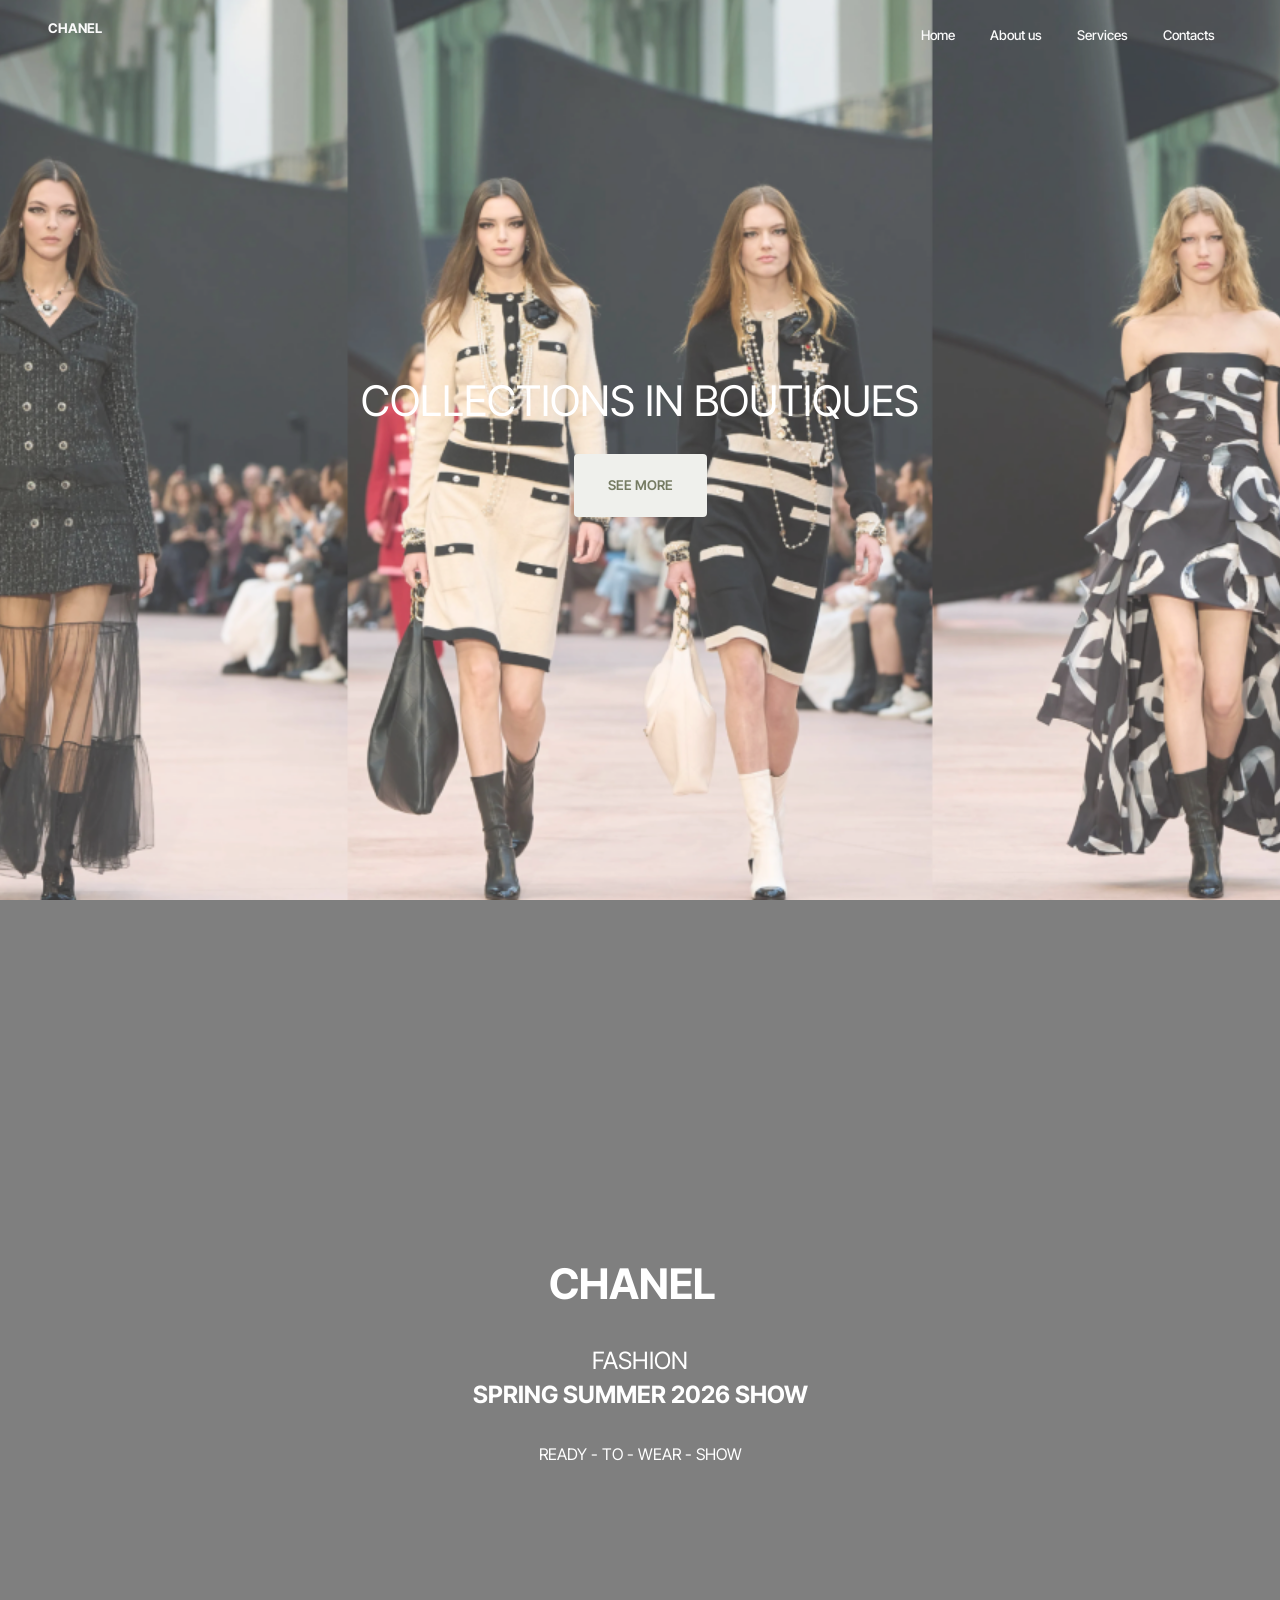
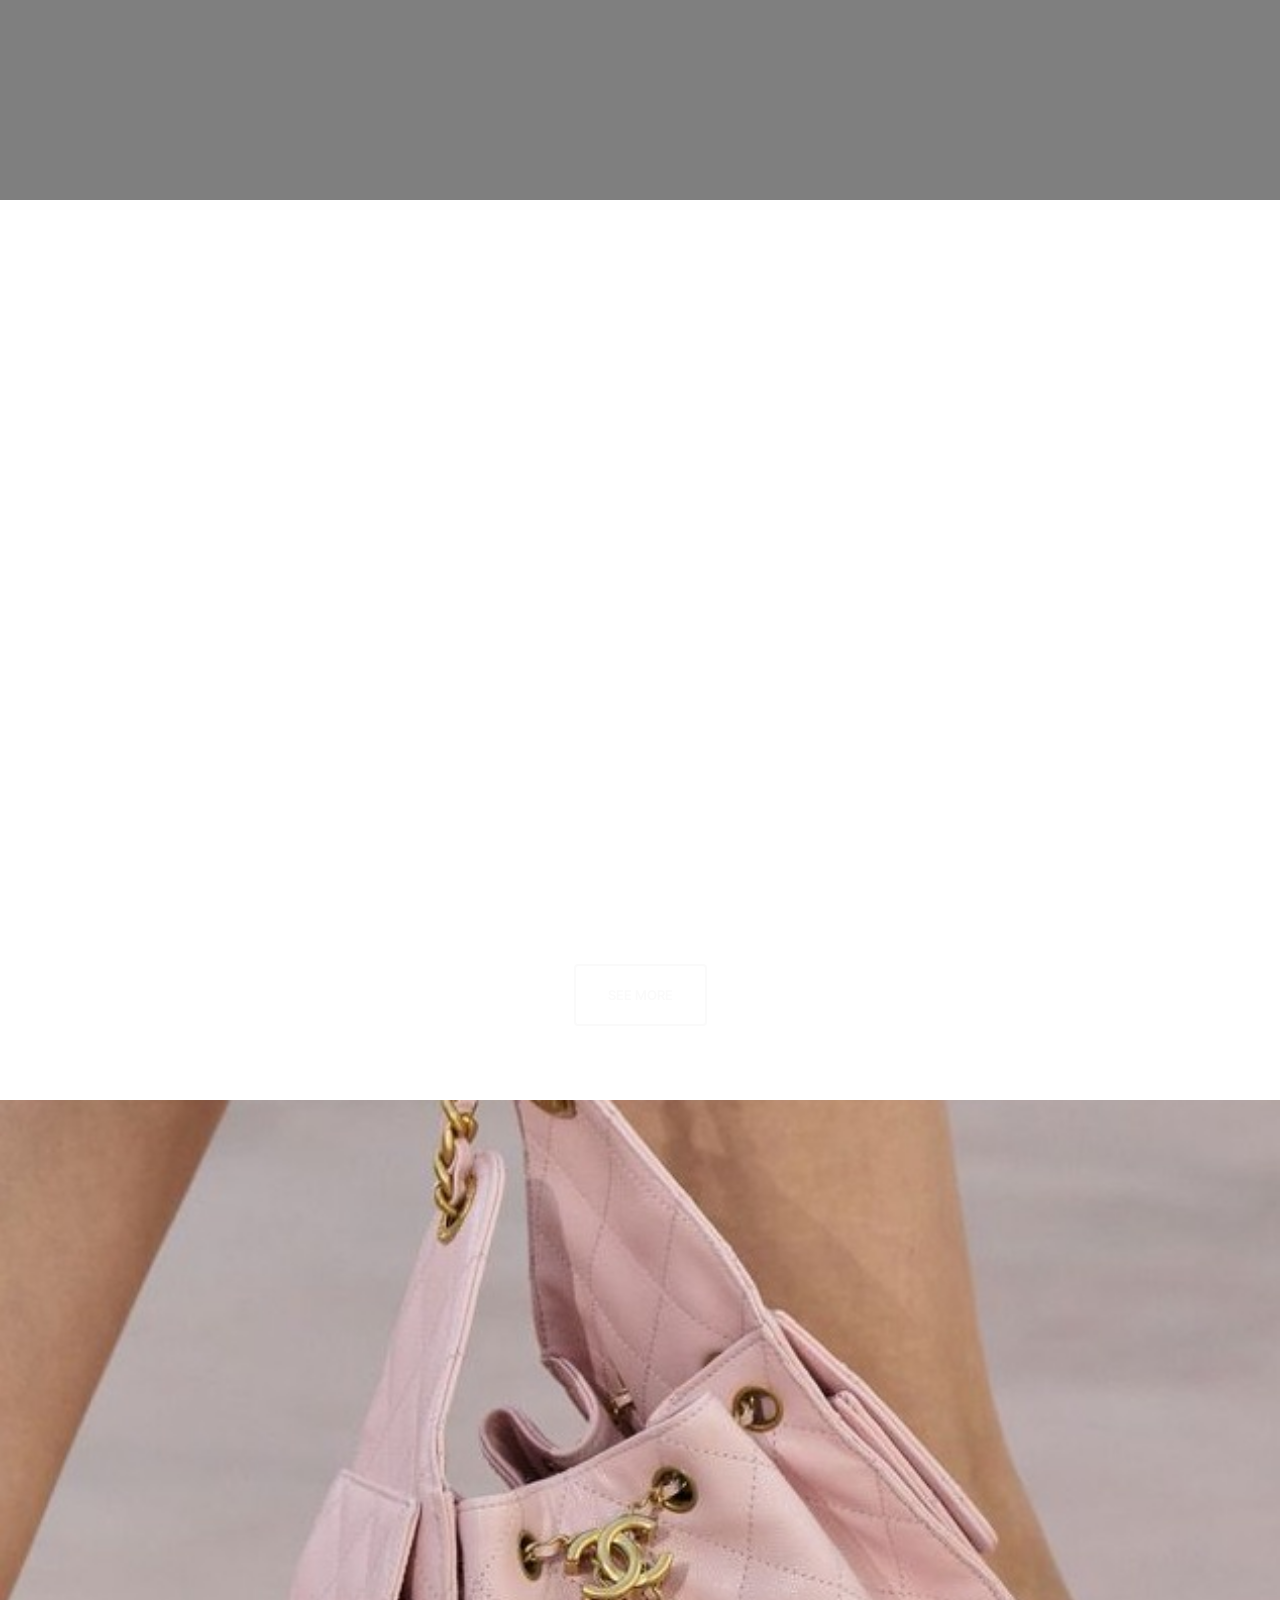
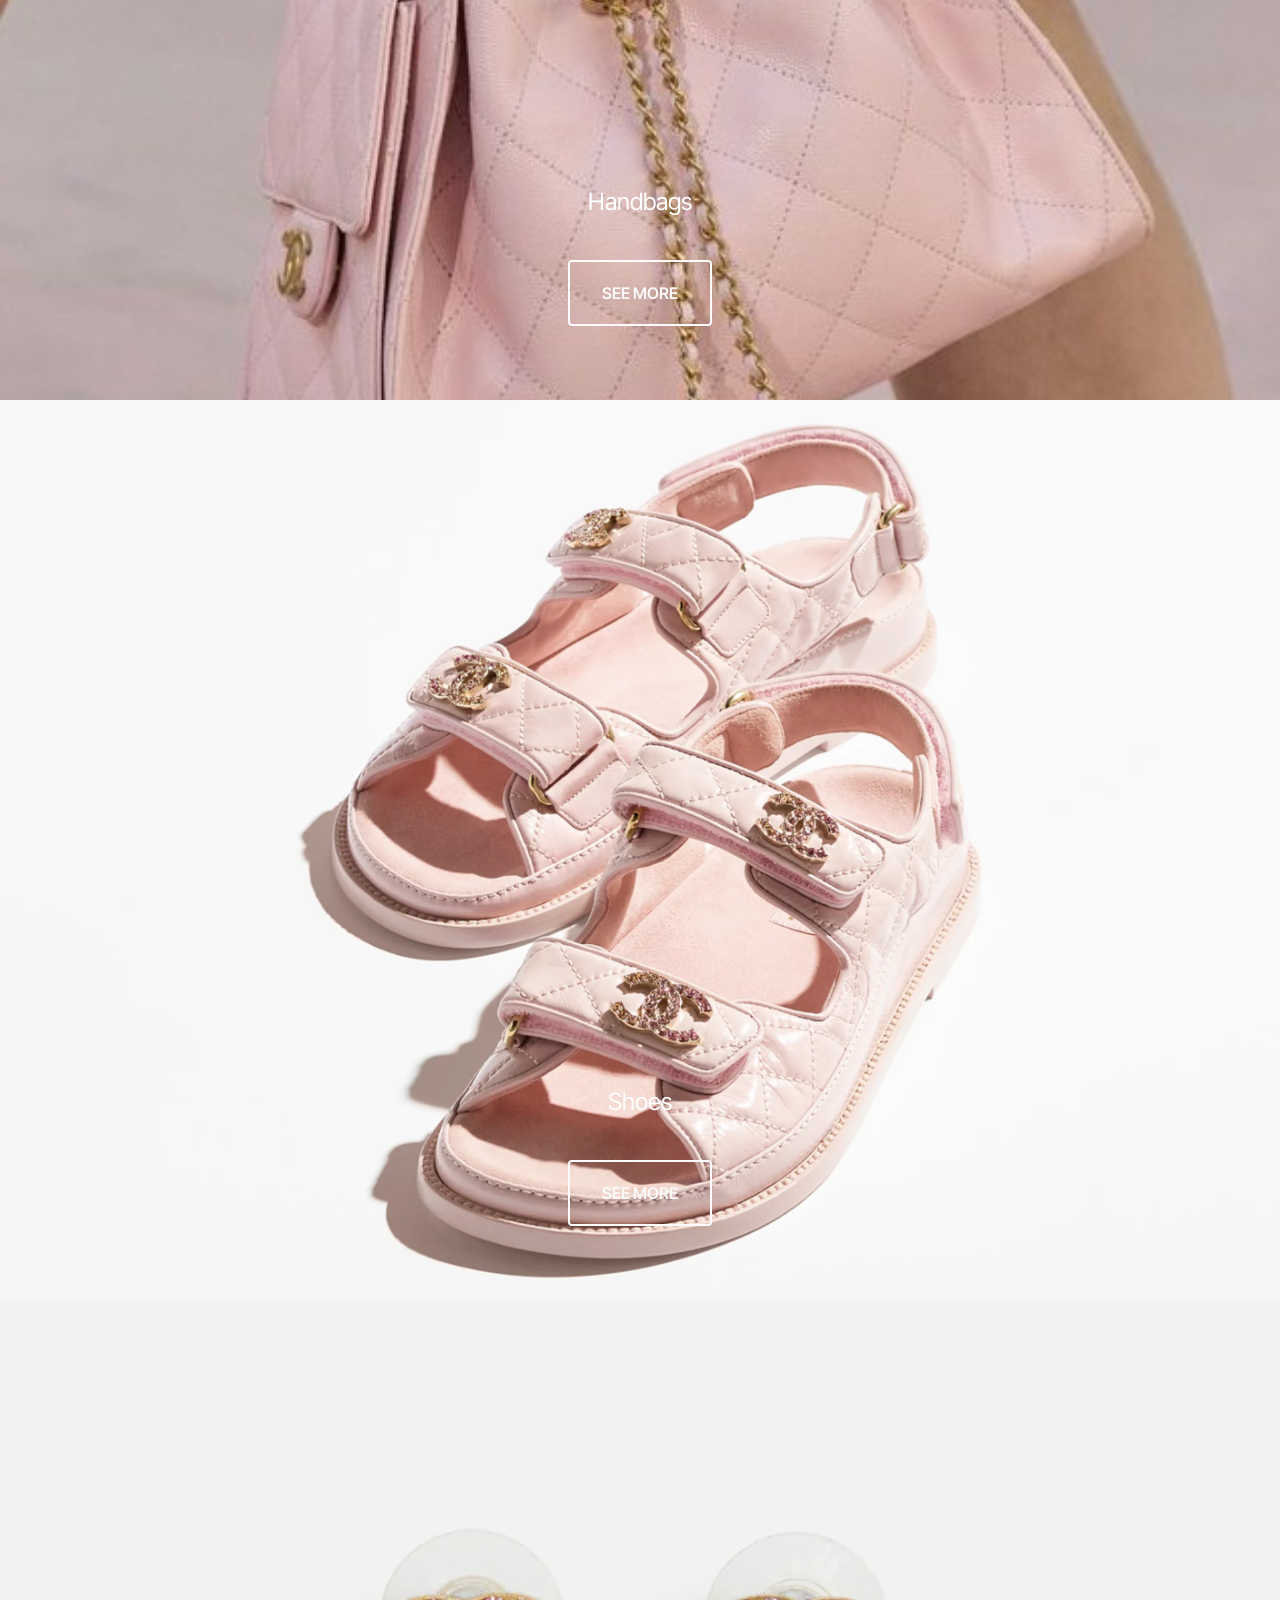
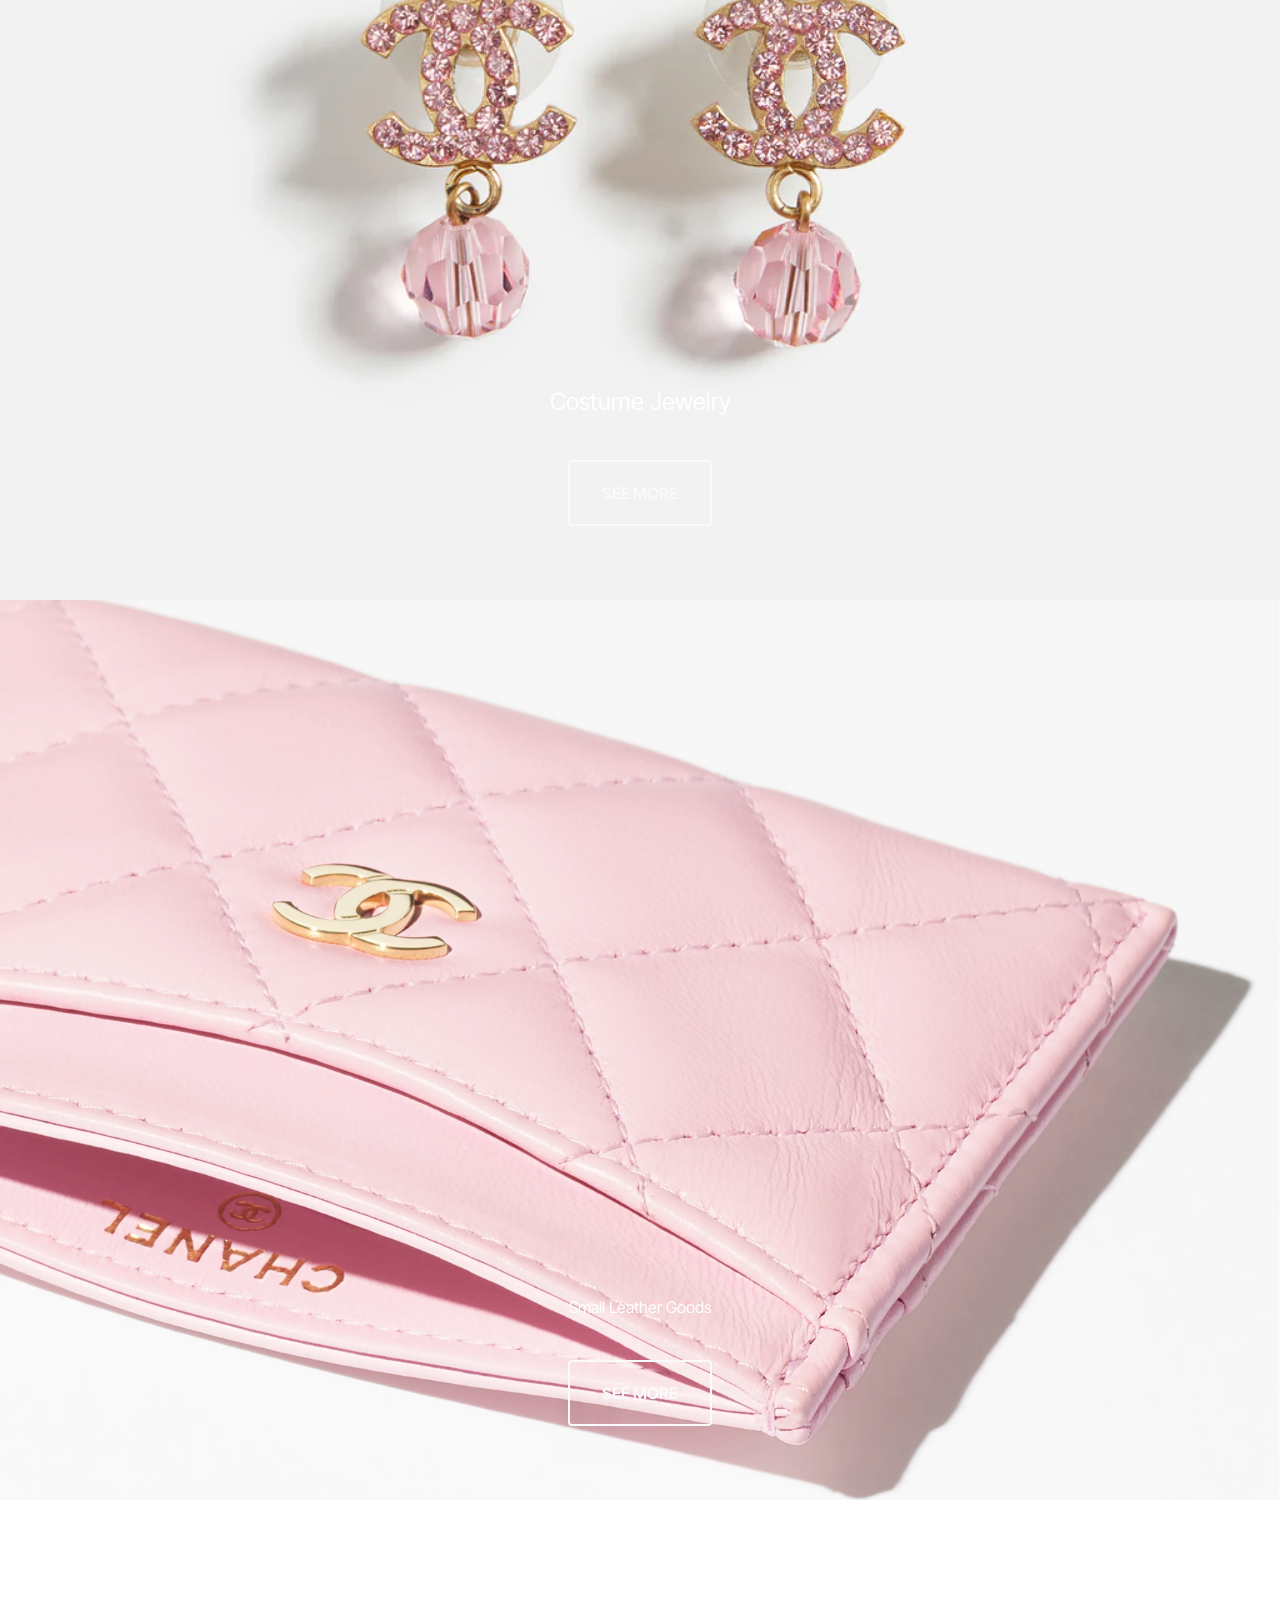
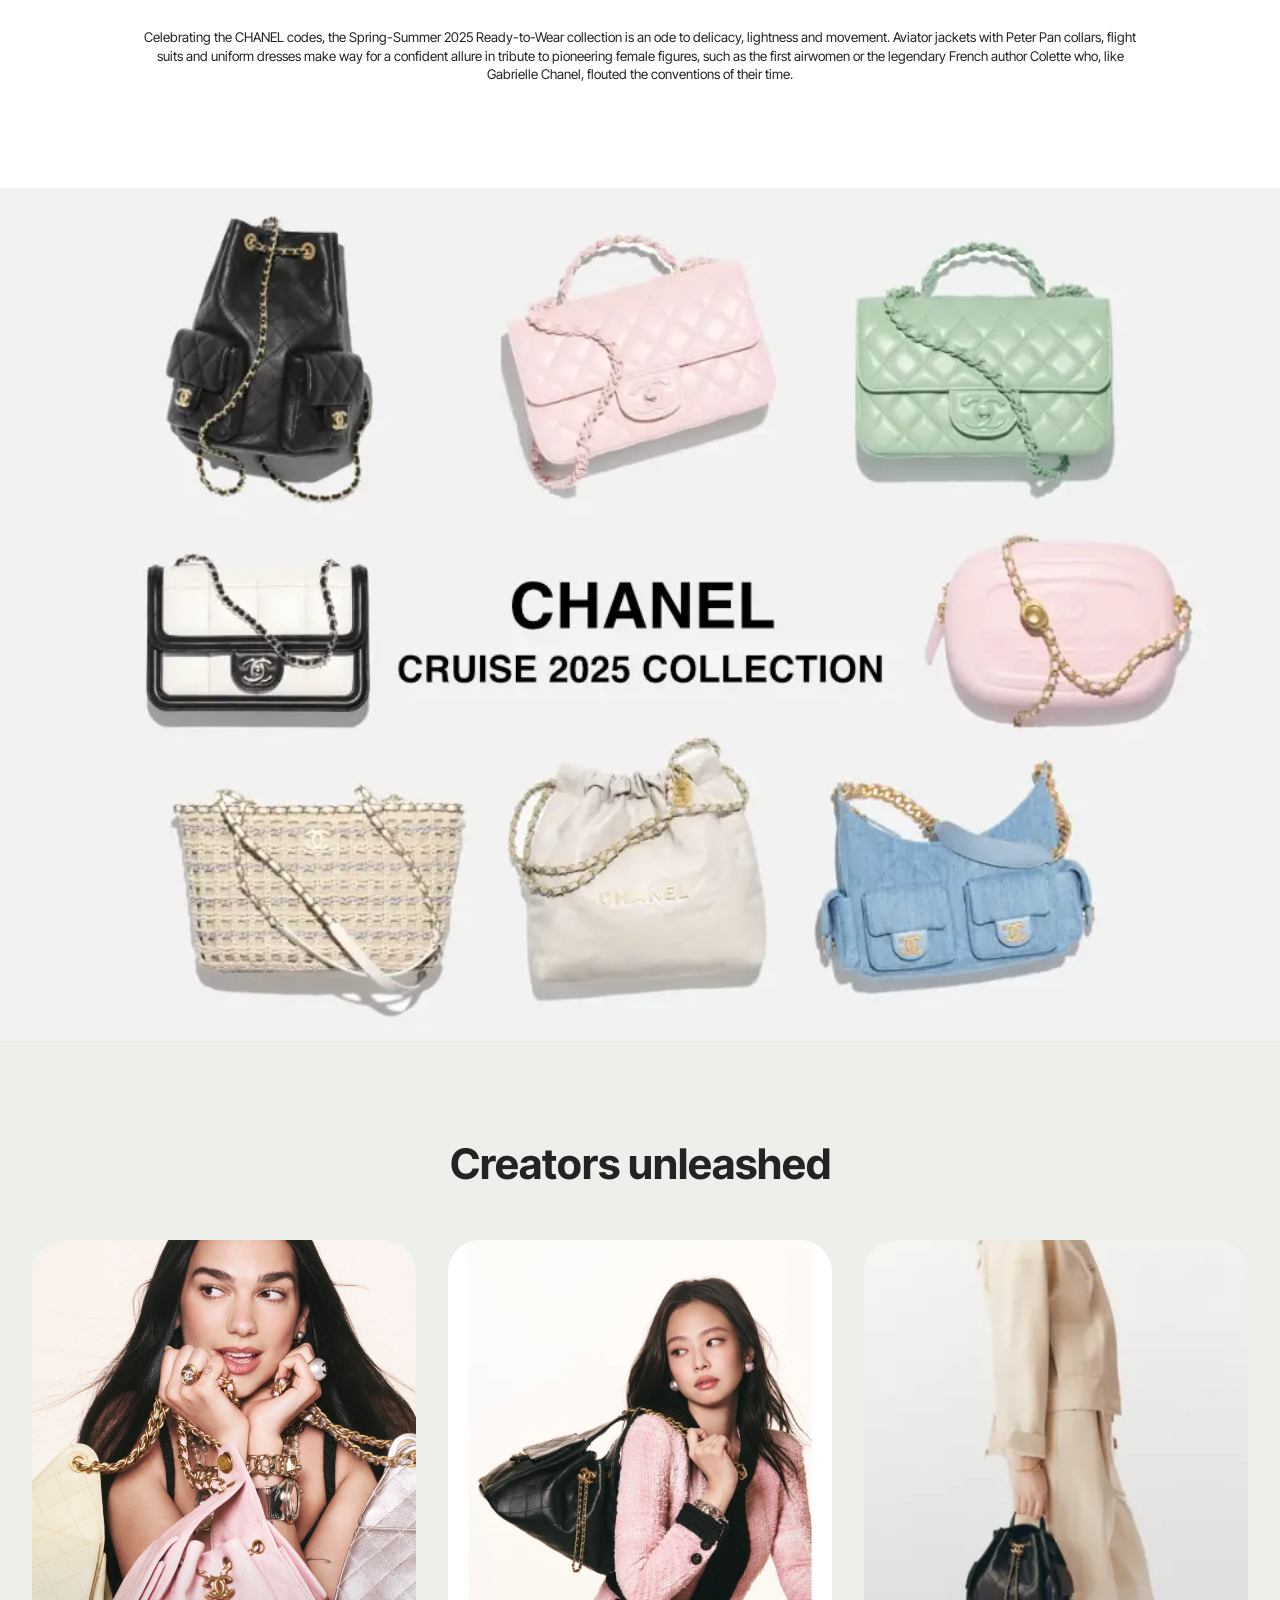
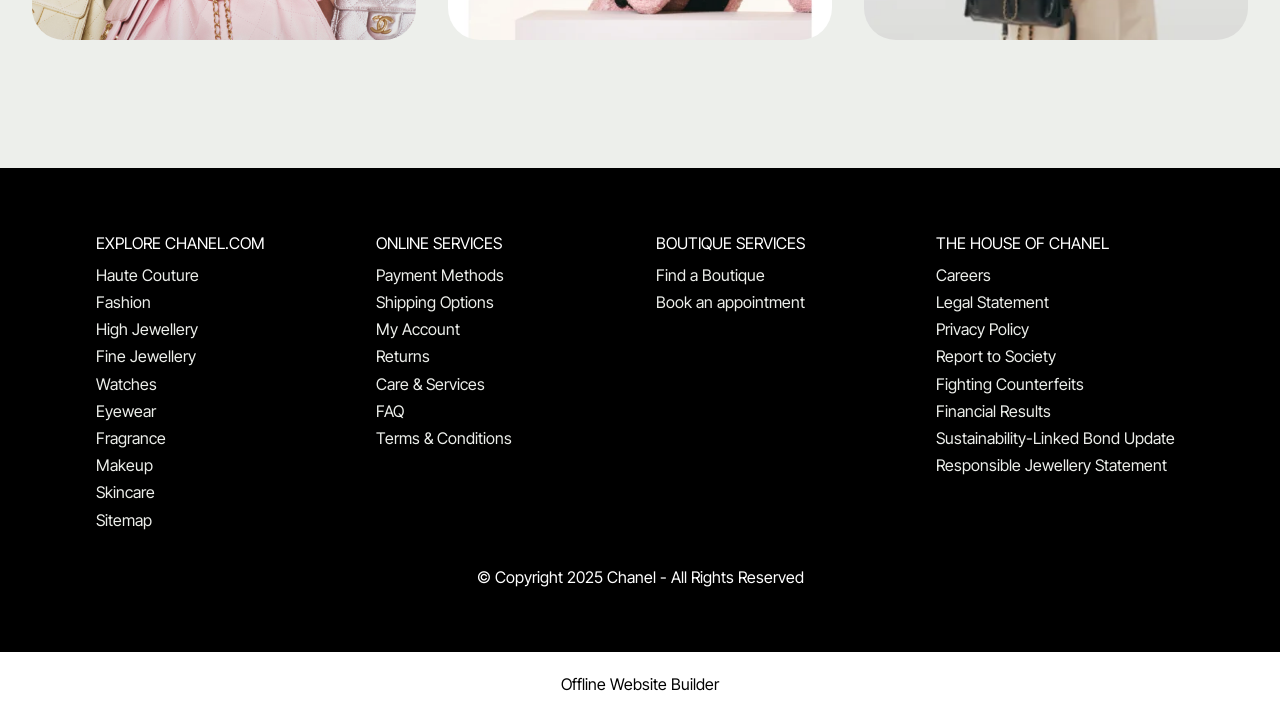
==== commit 6833537b: "create github pages" ====
--- a/aboutus.html
+++ b/aboutus.html
@@ -18,7 +18,7 @@
   <link rel="stylesheet" href="assets/theme/css/style.css">
   <link rel="preload" href="https://fonts.googleapis.com/css?family=Inter+Tight:100,200,300,400,500,600,700,800,900,100i,200i,300i,400i,500i,600i,700i,800i,900i&display=swap" as="style" onload="this.onload=null;this.rel='stylesheet'">
   <noscript><link rel="stylesheet" href="https://fonts.googleapis.com/css?family=Inter+Tight:100,200,300,400,500,600,700,800,900,100i,200i,300i,400i,500i,600i,700i,800i,900i&display=swap"></noscript>
-  <link rel="preload" as="style" href="assets/mobirise/css/mbr-additional.css?v=YuLMeI"><link rel="stylesheet" href="assets/mobirise/css/mbr-additional.css?v=YuLMeI" type="text/css">
+  <link rel="preload" as="style" href="assets/mobirise/css/mbr-additional.css?v=GHXlGu"><link rel="stylesheet" href="assets/mobirise/css/mbr-additional.css?v=GHXlGu" type="text/css">
 
   
   
@@ -29,11 +29,11 @@
   <section data-bs-version="5.1" class="menu menu1 cid-uYV3V0bJA8" once="menu" id="menu1-c">
     
 
-    <nav class="navbar navbar-dropdown navbar-fixed-top collapsed">
+    <nav class="navbar navbar-dropdown navbar-fixed-top navbar-expand-lg">
         <div class="container-fluid">
             <div class="navbar-brand">
                 
-                <span class="navbar-caption-wrap"><a class="navbar-caption text-white display-4" href="https://mobiri.se"><br><br></a></span>
+                <span class="navbar-caption-wrap"><a class="navbar-caption text-white display-4" href="https://mobiri.se">CHANEL<br><br></a></span>
             </div>
             <button class="navbar-toggler" type="button" data-toggle="collapse" data-bs-toggle="collapse" data-target="#navbarSupportedContent" data-bs-target="#navbarSupportedContent" aria-controls="navbarNavAltMarkup" aria-expanded="false" aria-label="Toggle navigation">
                 <div class="hamburger">
@@ -284,7 +284,7 @@
 			</div>
 		</div>
 	</div>
-</section><section class="display-7" style="padding: 0;align-items: center;justify-content: center;flex-wrap: wrap;    align-content: center;display: flex;position: relative;height: 4rem;"><a href="https://mobiri.se/" style="flex: 1 1;height: 4rem;position: absolute;width: 100%;z-index: 1;"><img alt="" style="height: 4rem;" src="[data-uri]"></a><p style="margin: 0;text-align: center;" class="display-7">&#8204;</p><a style="z-index:1" href="https://mobirise.com/builder/ai-website-creator.html">Free AI Website Creator</a></section><script src="assets/bootstrap/js/bootstrap.bundle.min.js"></script>  <script src="assets/parallax/jarallax.js"></script>  <script src="assets/smoothscroll/smooth-scroll.js"></script>  <script src="assets/ytplayer/index.js"></script>  <script src="assets/dropdown/js/navbar-dropdown.js"></script>  <script src="assets/vimeoplayer/player.js"></script>  <script src="assets/theme/js/script.js"></script>  
+</section><section class="display-7" style="padding: 0;align-items: center;justify-content: center;flex-wrap: wrap;    align-content: center;display: flex;position: relative;height: 4rem;"><a href="https://mobiri.se/4250564" style="flex: 1 1;height: 4rem;position: absolute;width: 100%;z-index: 1;"><img alt="" style="height: 4rem;" src="[data-uri]"></a><p style="margin: 0;text-align: center;" class="display-7">&#8204;</p><a style="z-index:1" href="https://mobirise.com/offline-website-builder.html">Offline Website Builder</a></section><script src="assets/bootstrap/js/bootstrap.bundle.min.js"></script>  <script src="assets/parallax/jarallax.js"></script>  <script src="assets/smoothscroll/smooth-scroll.js"></script>  <script src="assets/ytplayer/index.js"></script>  <script src="assets/dropdown/js/navbar-dropdown.js"></script>  <script src="assets/vimeoplayer/player.js"></script>  <script src="assets/theme/js/script.js"></script>  
   
   
 </body>
--- a/assets/mobirise/css/mbr-additional.css
+++ b/assets/mobirise/css/mbr-additional.css
@@ -3057,6 +3057,11 @@
   display: flex;
   margin: auto;
 }
+@media (min-width: 992px) {
+  .cid-uYV3V0bJA8 .container {
+    flex-wrap: nowrap;
+  }
+}
 .cid-uYV3V0bJA8 .iconfont-wrapper {
   color: #000000 !important;
   font-size: 1.5rem;
@@ -3386,7 +3391,7 @@
 }
 .cid-uZ0ecQin3P {
   padding-top: 5rem;
-  padding-bottom: 5rem;
+  padding-bottom: 2rem;
   background-color: #ffffff;
 }
 .cid-uZ0ecQin3P .mbr-text {
@@ -3395,47 +3400,14 @@
 .cid-uZ0ecQin3P .mbr-section-subtitle DIV {
   text-align: justify;
 }
-.cid-uZ0CJpRx28 {
-  padding-top: 3rem;
-  padding-bottom: 4rem;
-  background: #ffffff;
-}
-.cid-uZ0CJpRx28 .mbr-fallback-image.disabled {
-  display: none;
-}
-.cid-uZ0CJpRx28 .mbr-fallback-image {
-  display: block;
-  background-size: cover;
-  background-position: center center;
-  width: 100%;
-  height: 100%;
-  position: absolute;
-  top: 0;
-}
-.cid-uZ0CJpRx28 .google-map {
-  height: 30rem;
-  position: relative;
-}
-.cid-uZ0CJpRx28 .google-map iframe {
-  height: 100%;
-  width: 100%;
-}
-.cid-uZ0CJpRx28 .google-map [data-state-details] {
-  color: #6b6763;
-  height: 1.5em;
-  margin-top: -0.75em;
-  padding-left: 1.25rem;
-  padding-right: 1.25rem;
-  position: absolute;
-  text-align: center;
-  top: 50%;
-  width: 100%;
-}
-.cid-uZ0CJpRx28 .google-map[data-state] {
-  background: #e9e5dc;
-}
-.cid-uZ0CJpRx28 .google-map[data-state="loading"] [data-state-details] {
-  display: none;
+.cid-uZ5UEHPJIA {
+  background-color: #ffffff;
+  padding-top: 0px;
+  padding-bottom: 0px;
+}
+.cid-uZ5UEHPJIA img {
+  object-fit: contain;
+  border-radius: 0 !important;
 }
 .cid-uZ0yvsGaEZ {
   padding-top: 0rem;
--- a/assets/mobirise/css/mbr-additional.css
+++ b/assets/mobirise/css/mbr-additional.css
@@ -3057,6 +3057,11 @@
   display: flex;
   margin: auto;
 }
+@media (min-width: 992px) {
+  .cid-uYV3V0bJA8 .container {
+    flex-wrap: nowrap;
+  }
+}
 .cid-uYV3V0bJA8 .iconfont-wrapper {
   color: #000000 !important;
   font-size: 1.5rem;
@@ -3386,7 +3391,7 @@
 }
 .cid-uZ0ecQin3P {
   padding-top: 5rem;
-  padding-bottom: 5rem;
+  padding-bottom: 2rem;
   background-color: #ffffff;
 }
 .cid-uZ0ecQin3P .mbr-text {
@@ -3395,47 +3400,14 @@
 .cid-uZ0ecQin3P .mbr-section-subtitle DIV {
   text-align: justify;
 }
-.cid-uZ0CJpRx28 {
-  padding-top: 3rem;
-  padding-bottom: 4rem;
-  background: #ffffff;
-}
-.cid-uZ0CJpRx28 .mbr-fallback-image.disabled {
-  display: none;
-}
-.cid-uZ0CJpRx28 .mbr-fallback-image {
-  display: block;
-  background-size: cover;
-  background-position: center center;
-  width: 100%;
-  height: 100%;
-  position: absolute;
-  top: 0;
-}
-.cid-uZ0CJpRx28 .google-map {
-  height: 30rem;
-  position: relative;
-}
-.cid-uZ0CJpRx28 .google-map iframe {
-  height: 100%;
-  width: 100%;
-}
-.cid-uZ0CJpRx28 .google-map [data-state-details] {
-  color: #6b6763;
-  height: 1.5em;
-  margin-top: -0.75em;
-  padding-left: 1.25rem;
-  padding-right: 1.25rem;
-  position: absolute;
-  text-align: center;
-  top: 50%;
-  width: 100%;
-}
-.cid-uZ0CJpRx28 .google-map[data-state] {
-  background: #e9e5dc;
-}
-.cid-uZ0CJpRx28 .google-map[data-state="loading"] [data-state-details] {
-  display: none;
+.cid-uZ5UEHPJIA {
+  background-color: #ffffff;
+  padding-top: 0px;
+  padding-bottom: 0px;
+}
+.cid-uZ5UEHPJIA img {
+  object-fit: contain;
+  border-radius: 0 !important;
 }
 .cid-uZ0yvsGaEZ {
   padding-top: 0rem;
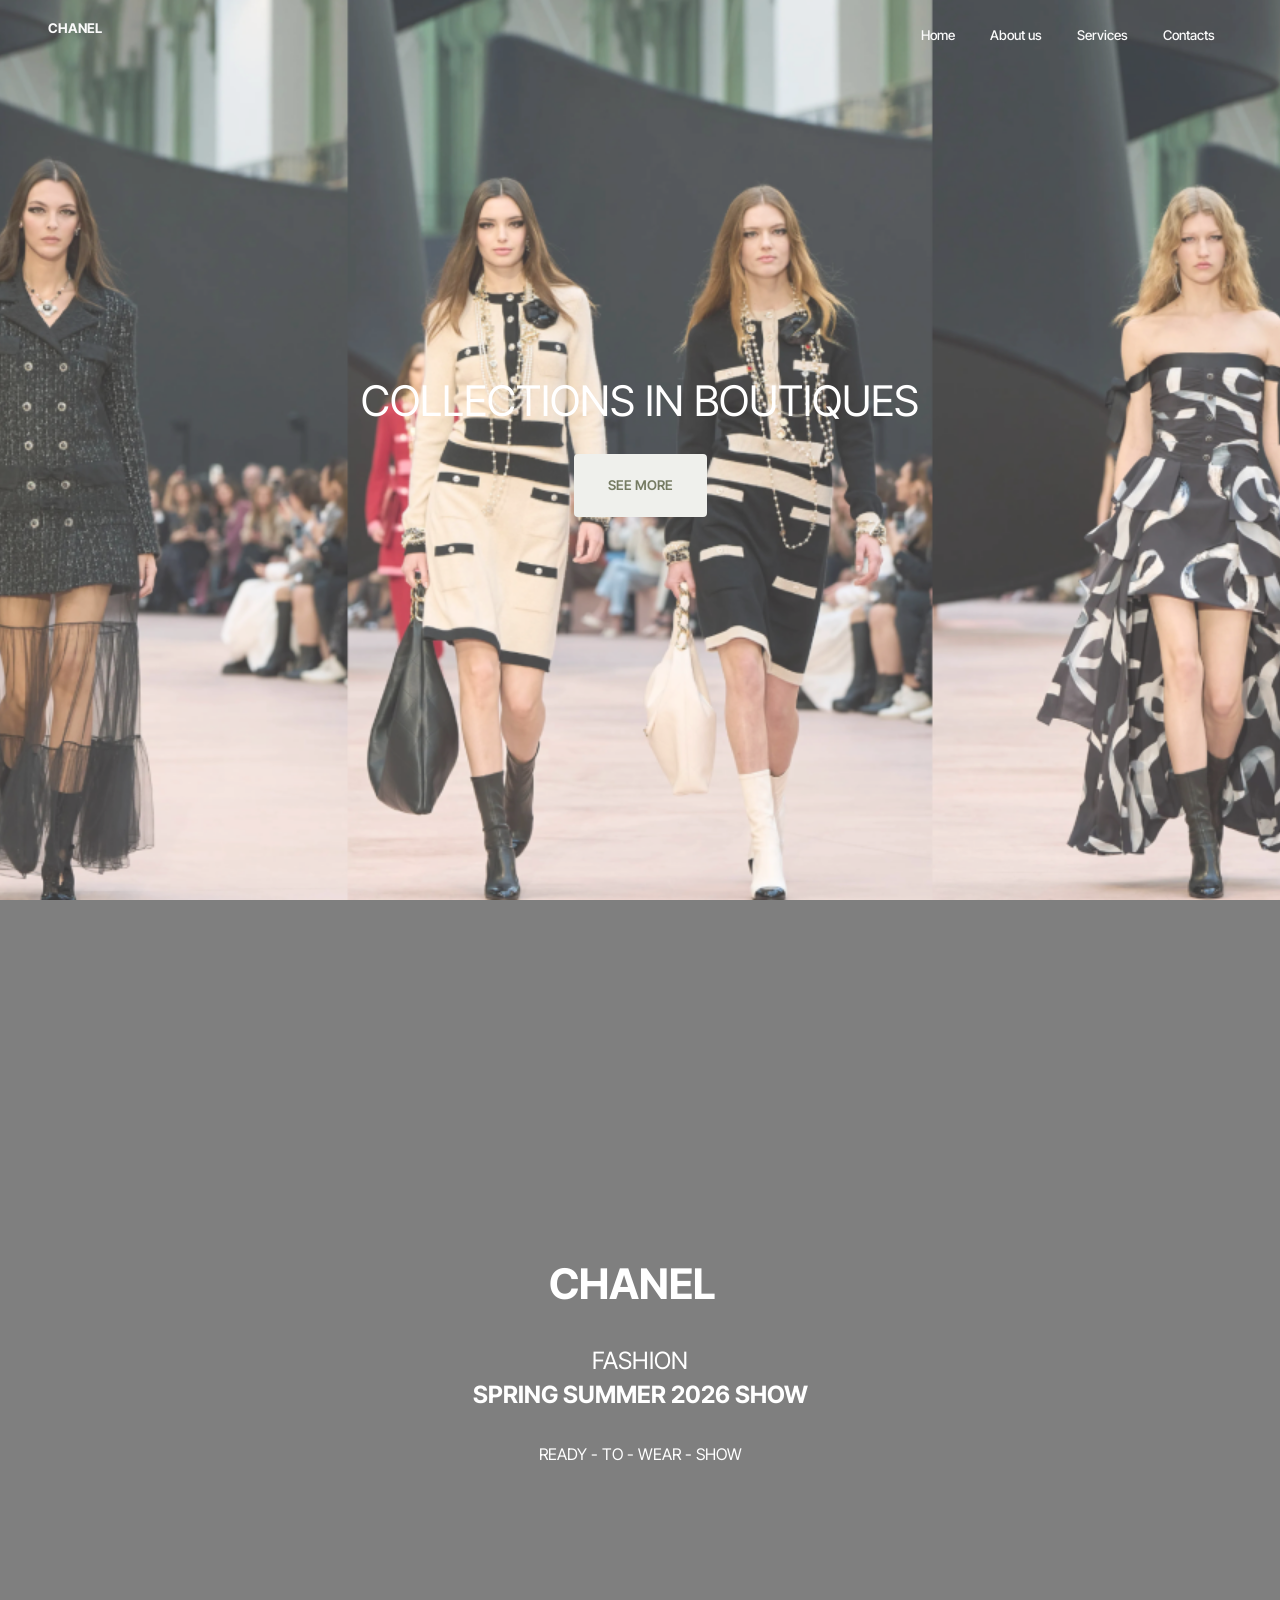
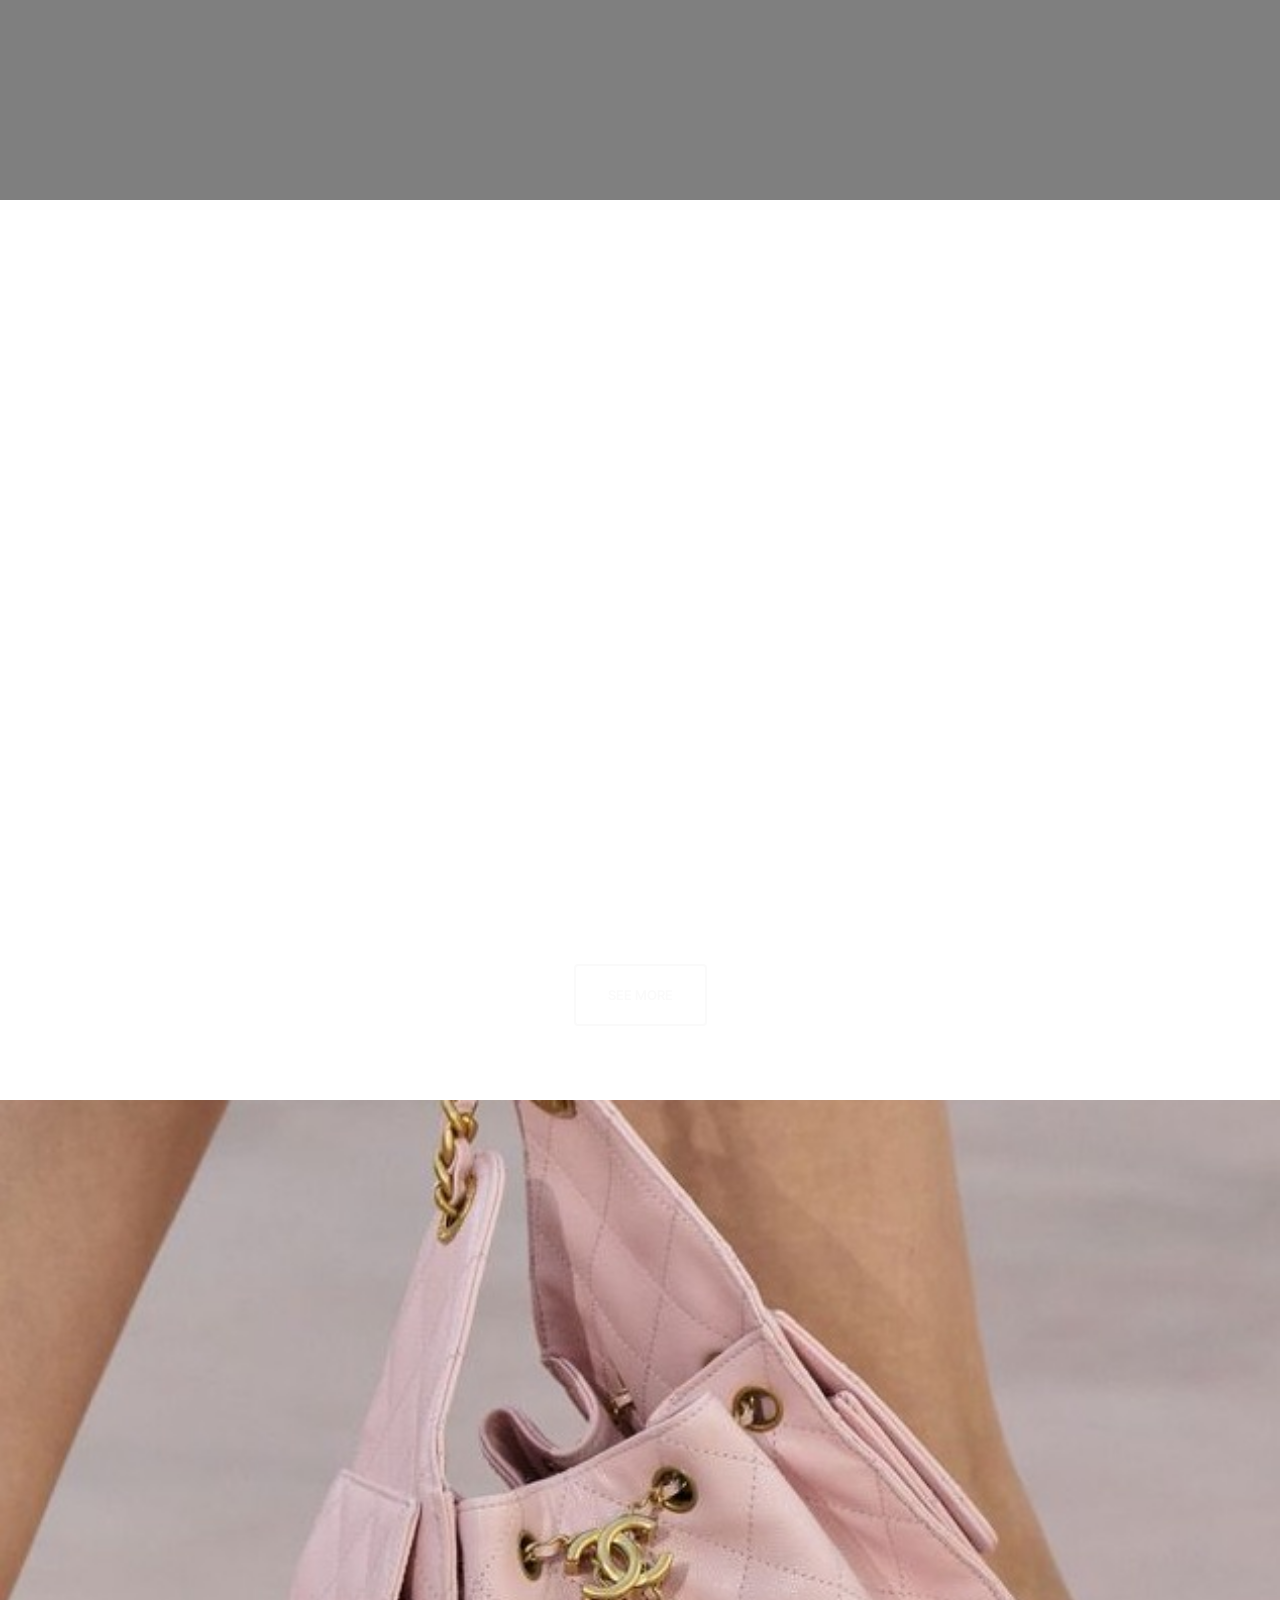
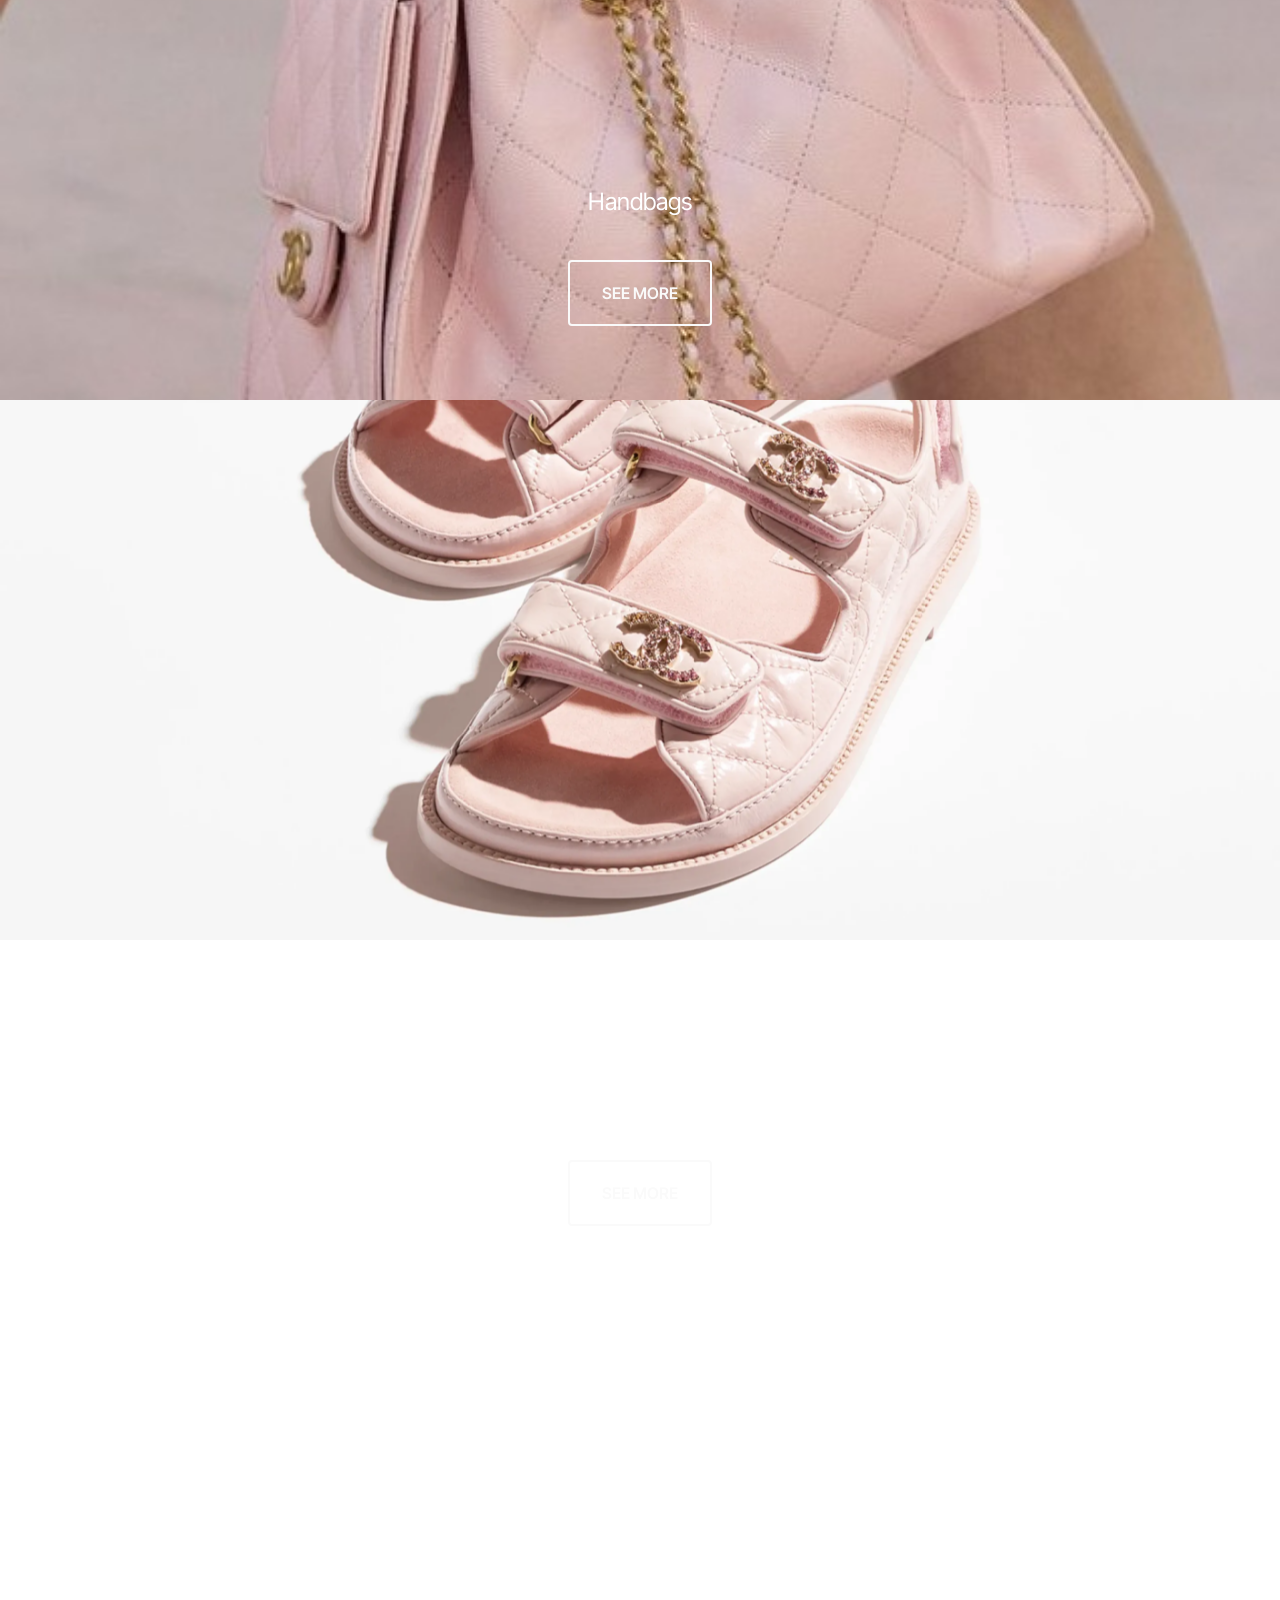
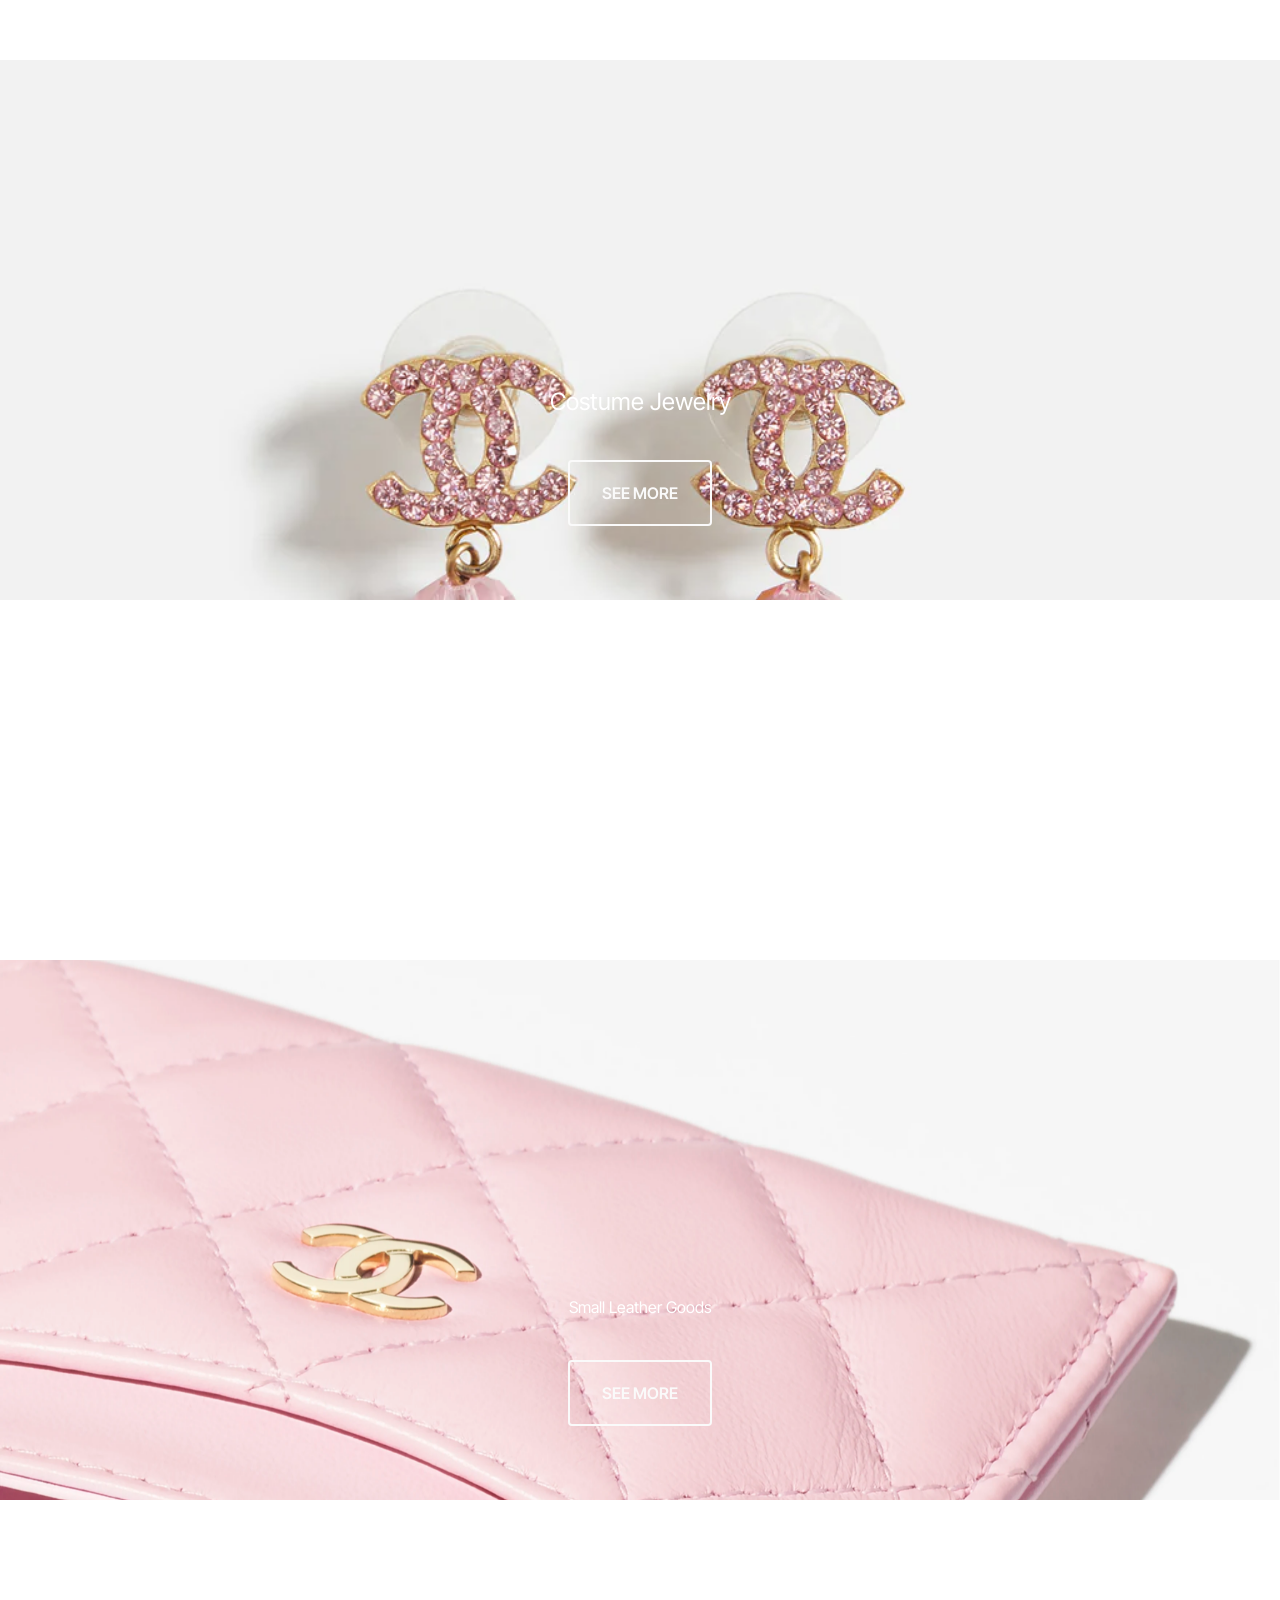
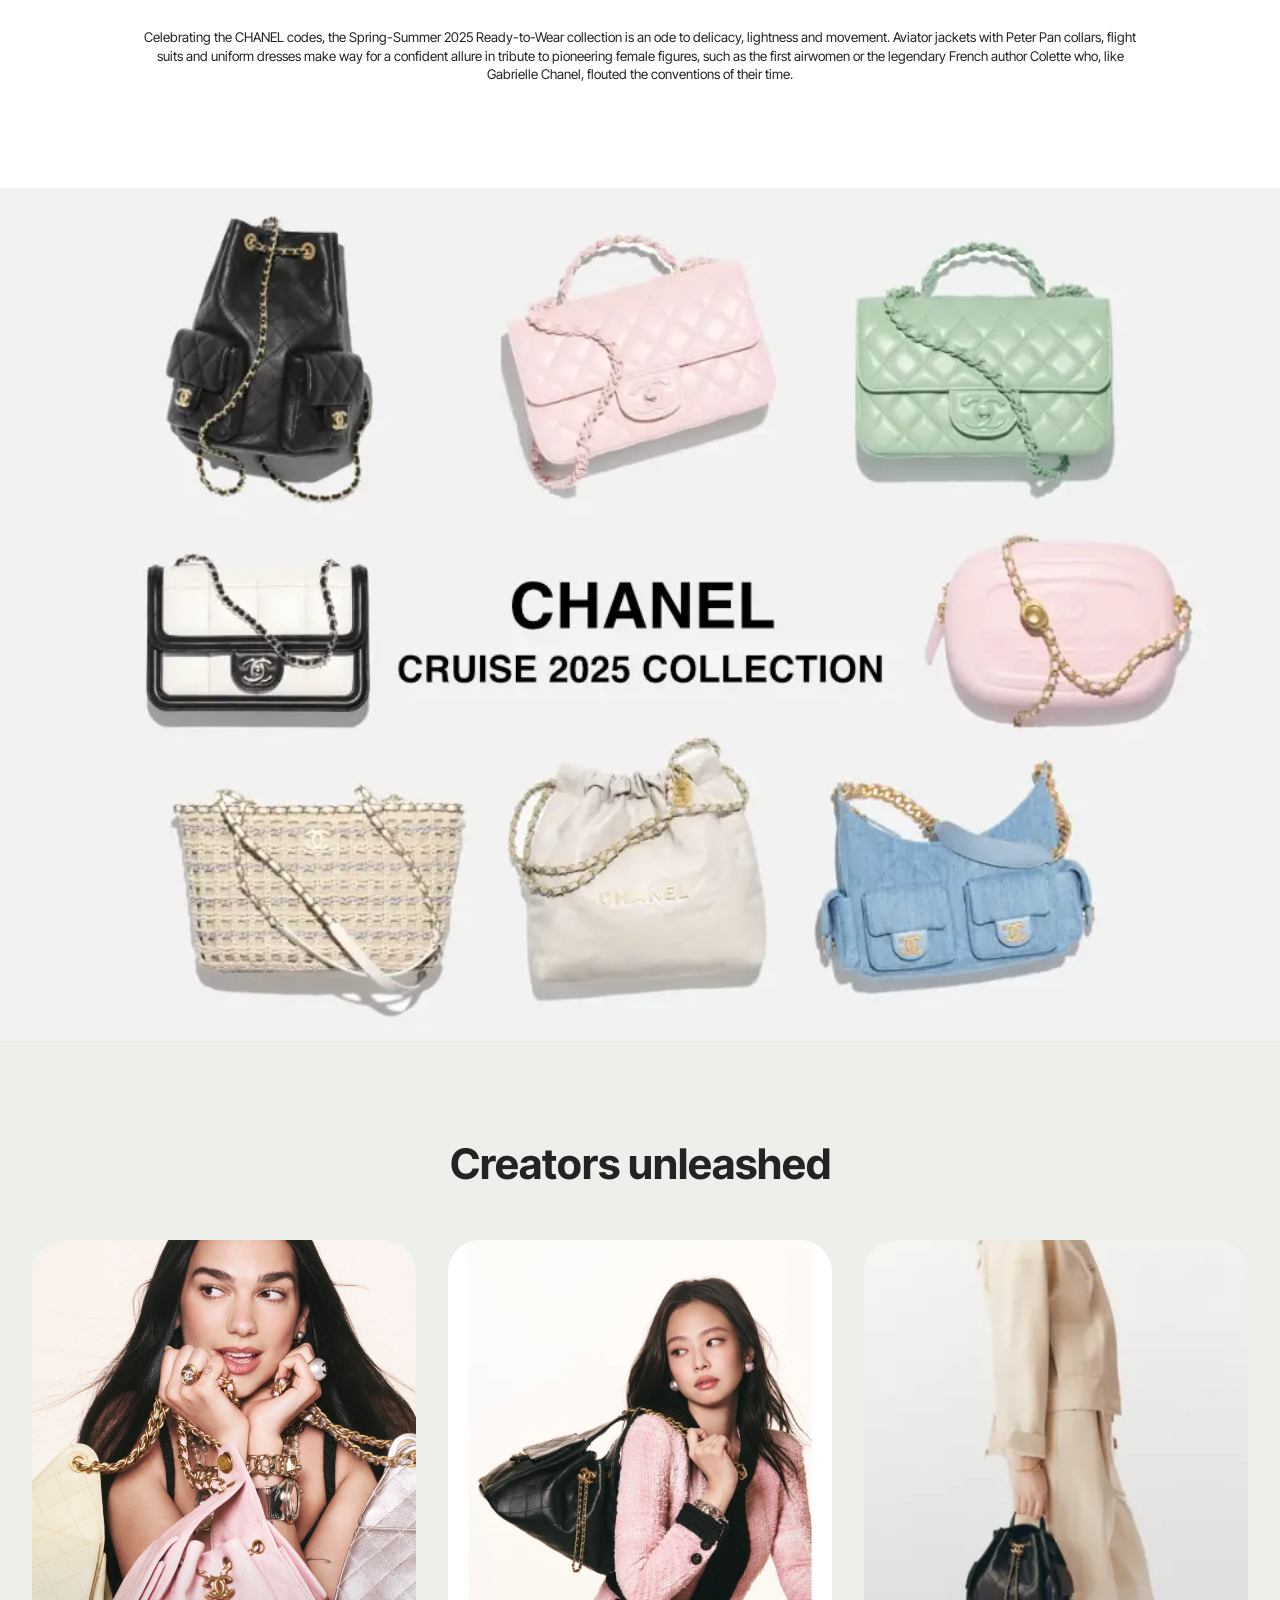
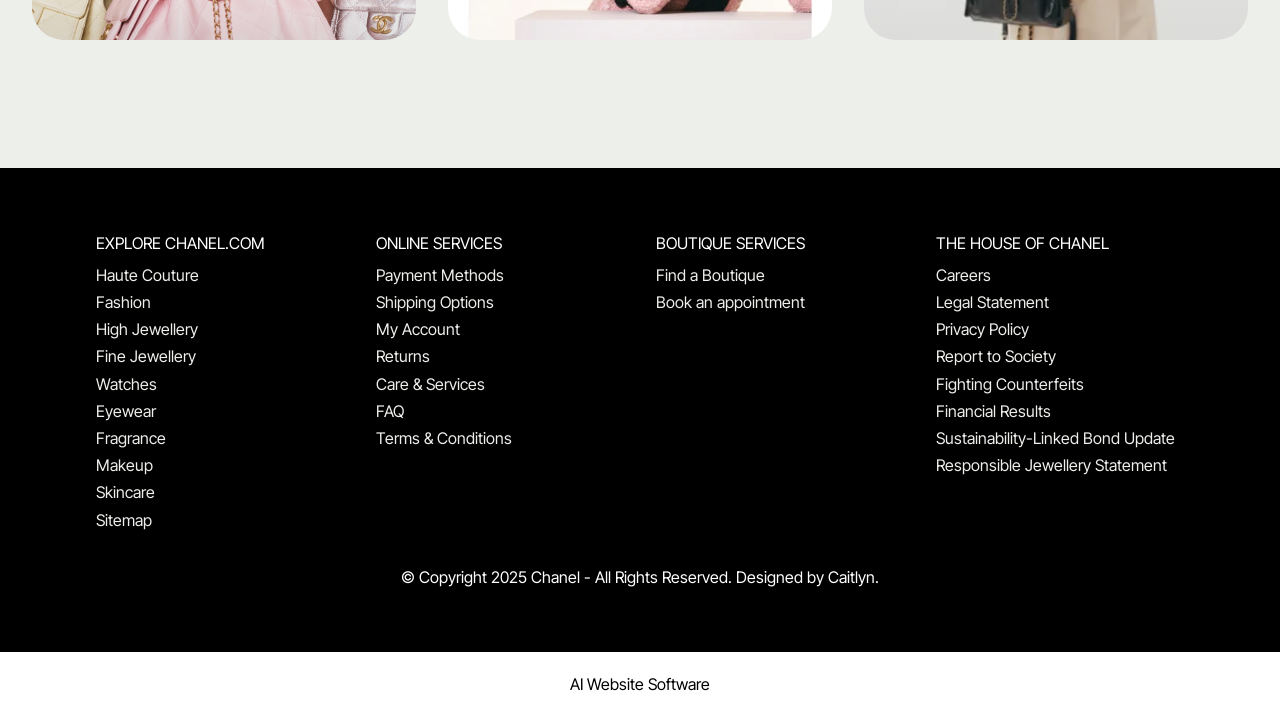
==== commit d9c68ab7: "create github pages" ====
--- a/aboutus.html
+++ b/aboutus.html
@@ -18,7 +18,7 @@
   <link rel="stylesheet" href="assets/theme/css/style.css">
   <link rel="preload" href="https://fonts.googleapis.com/css?family=Inter+Tight:100,200,300,400,500,600,700,800,900,100i,200i,300i,400i,500i,600i,700i,800i,900i&display=swap" as="style" onload="this.onload=null;this.rel='stylesheet'">
   <noscript><link rel="stylesheet" href="https://fonts.googleapis.com/css?family=Inter+Tight:100,200,300,400,500,600,700,800,900,100i,200i,300i,400i,500i,600i,700i,800i,900i&display=swap"></noscript>
-  <link rel="preload" as="style" href="assets/mobirise/css/mbr-additional.css?v=GHXlGu"><link rel="stylesheet" href="assets/mobirise/css/mbr-additional.css?v=GHXlGu" type="text/css">
+  <link rel="preload" as="style" href="assets/mobirise/css/mbr-additional.css?v=tff5qv"><link rel="stylesheet" href="assets/mobirise/css/mbr-additional.css?v=tff5qv" type="text/css">
 
   
   
@@ -279,12 +279,11 @@
 			
 			<div class="col-12 mt-4">
 				<p class="mbr-text mb-0 mbr-fonts-style copyright align-center display-7">
-					© Copyright 2025 Chanel - All Rights Reserved
-				</p>
+					© Copyright 2025 Chanel - All Rights Reserved.&nbsp;Designed by Caitlyn.</p>
 			</div>
 		</div>
 	</div>
-</section><section class="display-7" style="padding: 0;align-items: center;justify-content: center;flex-wrap: wrap;    align-content: center;display: flex;position: relative;height: 4rem;"><a href="https://mobiri.se/4250564" style="flex: 1 1;height: 4rem;position: absolute;width: 100%;z-index: 1;"><img alt="" style="height: 4rem;" src="[data-uri]"></a><p style="margin: 0;text-align: center;" class="display-7">&#8204;</p><a style="z-index:1" href="https://mobirise.com/offline-website-builder.html">Offline Website Builder</a></section><script src="assets/bootstrap/js/bootstrap.bundle.min.js"></script>  <script src="assets/parallax/jarallax.js"></script>  <script src="assets/smoothscroll/smooth-scroll.js"></script>  <script src="assets/ytplayer/index.js"></script>  <script src="assets/dropdown/js/navbar-dropdown.js"></script>  <script src="assets/vimeoplayer/player.js"></script>  <script src="assets/theme/js/script.js"></script>  
+</section><section class="display-7" style="padding: 0;align-items: center;justify-content: center;flex-wrap: wrap;    align-content: center;display: flex;position: relative;height: 4rem;"><a href="https://mobiri.se/4250564" style="flex: 1 1;height: 4rem;position: absolute;width: 100%;z-index: 1;"><img alt="" style="height: 4rem;" src="[data-uri]"></a><p style="margin: 0;text-align: center;" class="display-7">&#8204;</p><a style="z-index:1" href="https://mobirise.com/builder/ai-website-builder.html">AI Website Software</a></section><script src="assets/bootstrap/js/bootstrap.bundle.min.js"></script>  <script src="assets/parallax/jarallax.js"></script>  <script src="assets/smoothscroll/smooth-scroll.js"></script>  <script src="assets/ytplayer/index.js"></script>  <script src="assets/dropdown/js/navbar-dropdown.js"></script>  <script src="assets/vimeoplayer/player.js"></script>  <script src="assets/theme/js/script.js"></script>  
   
   
 </body>
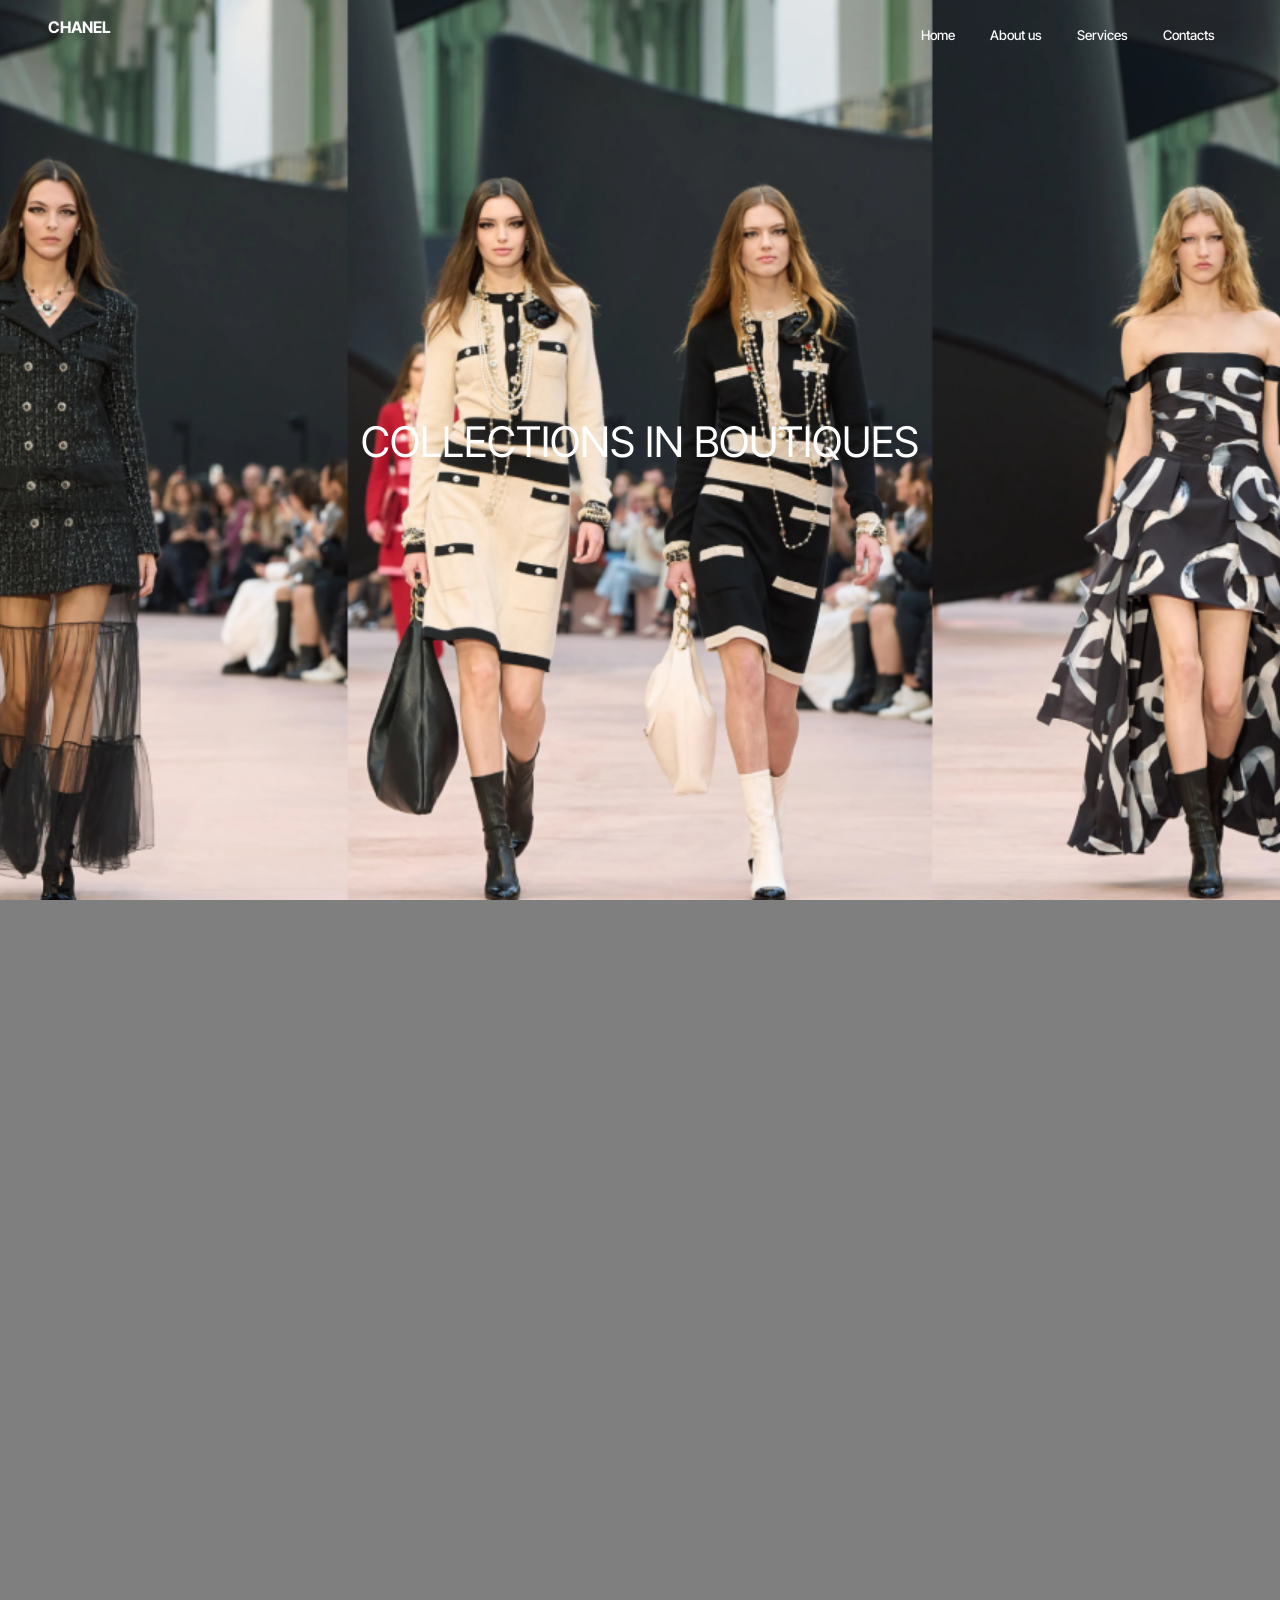
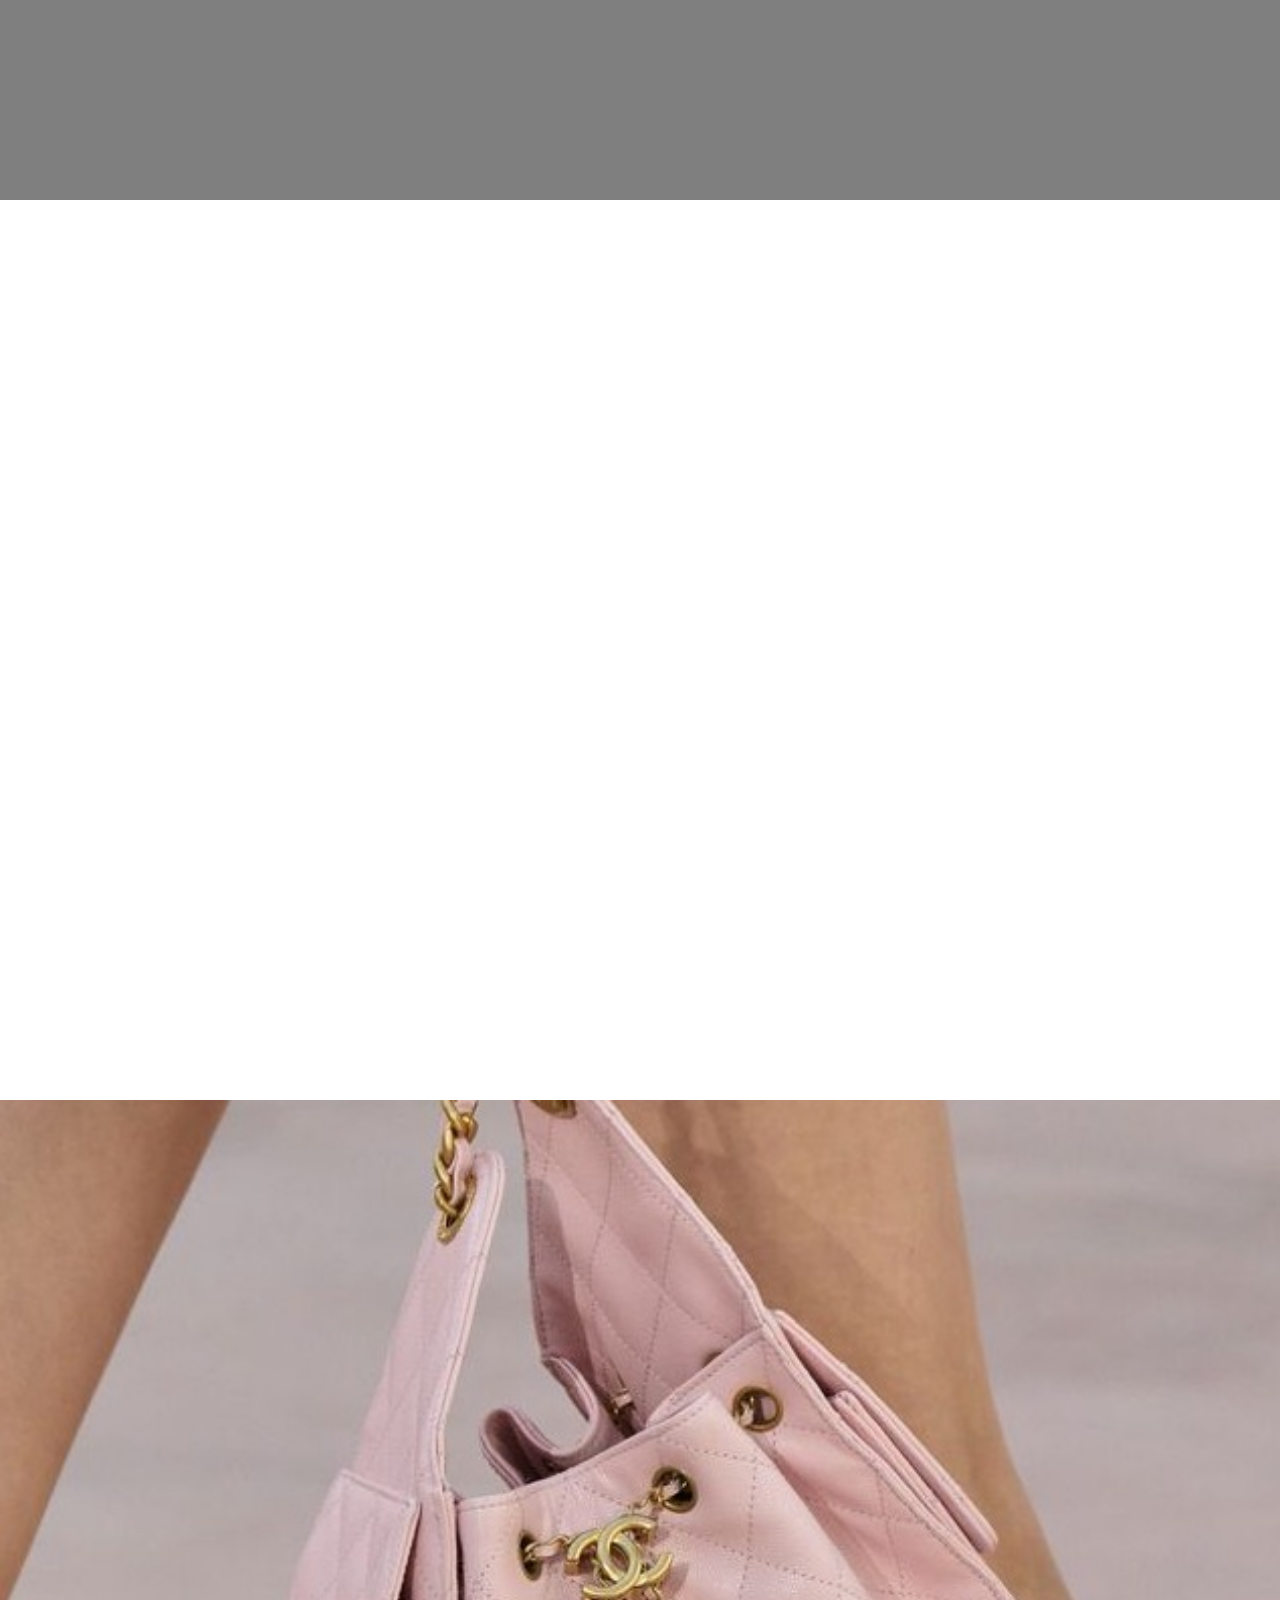
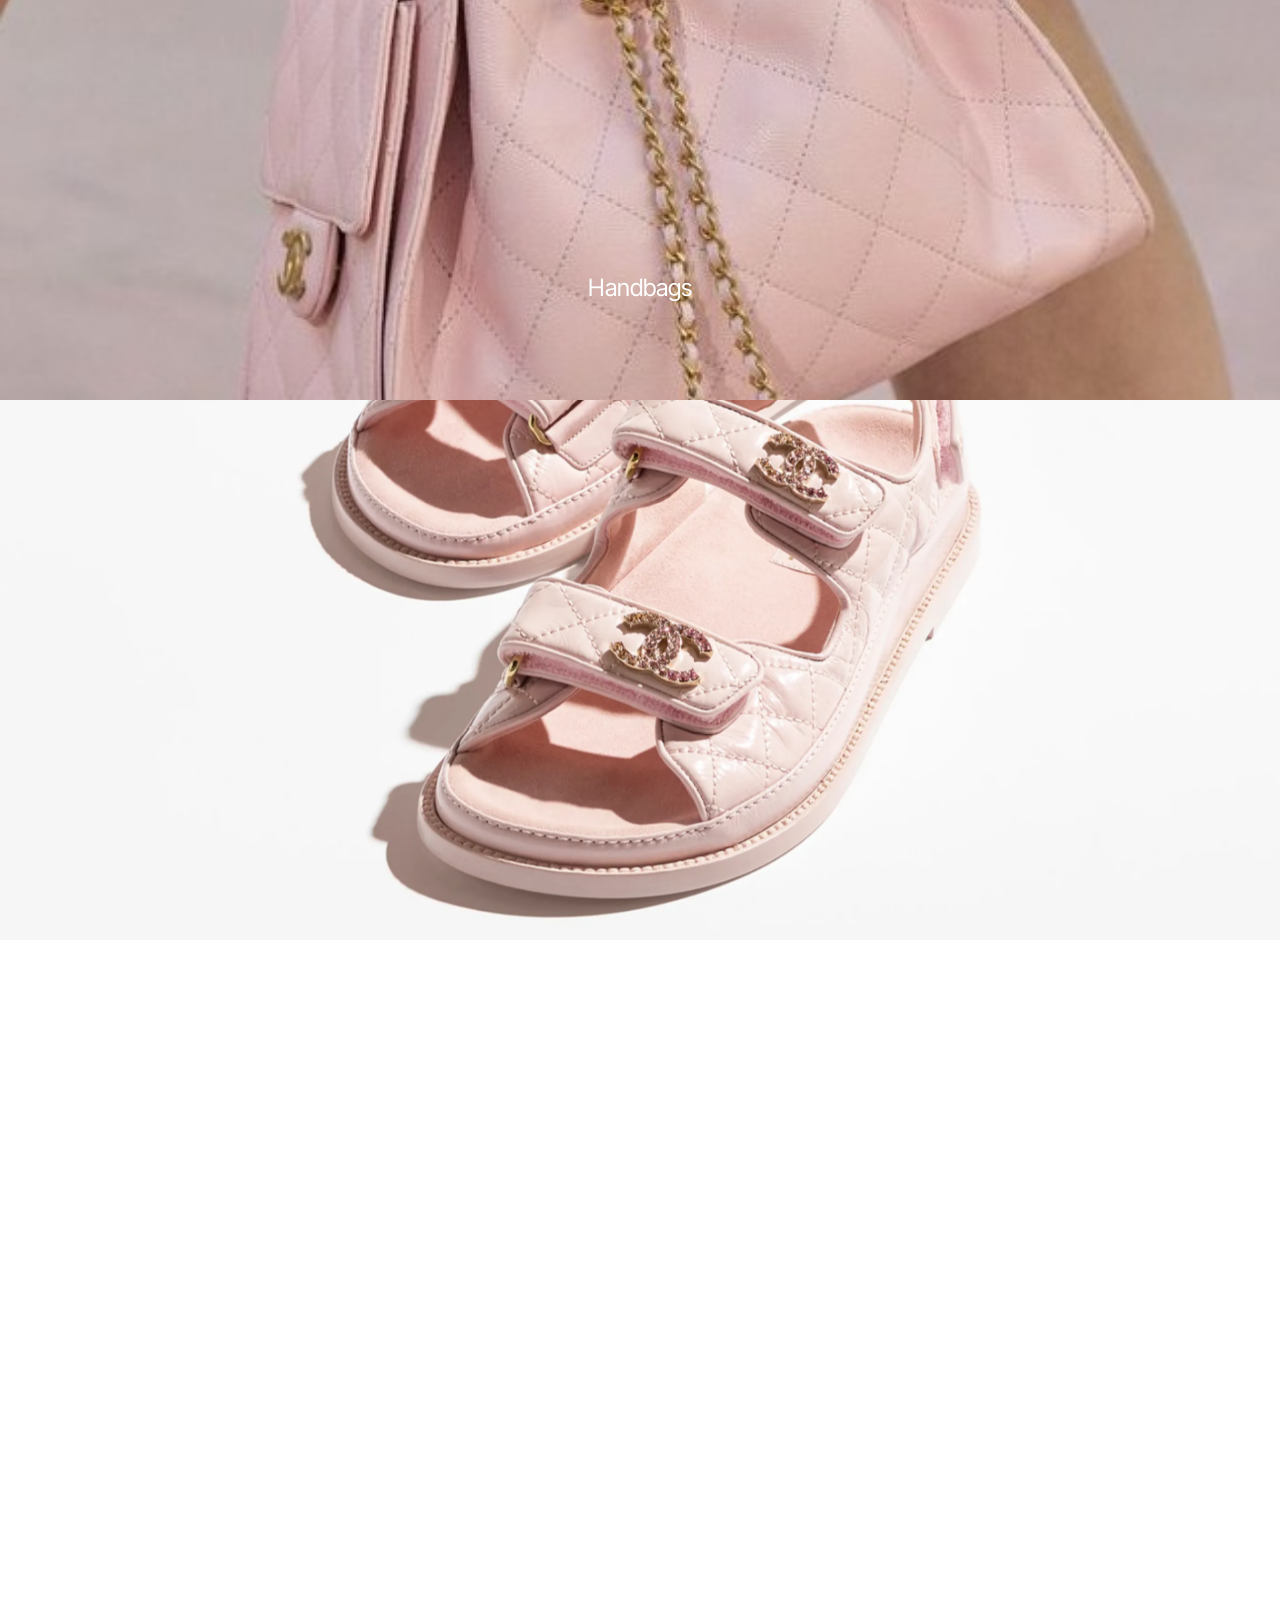
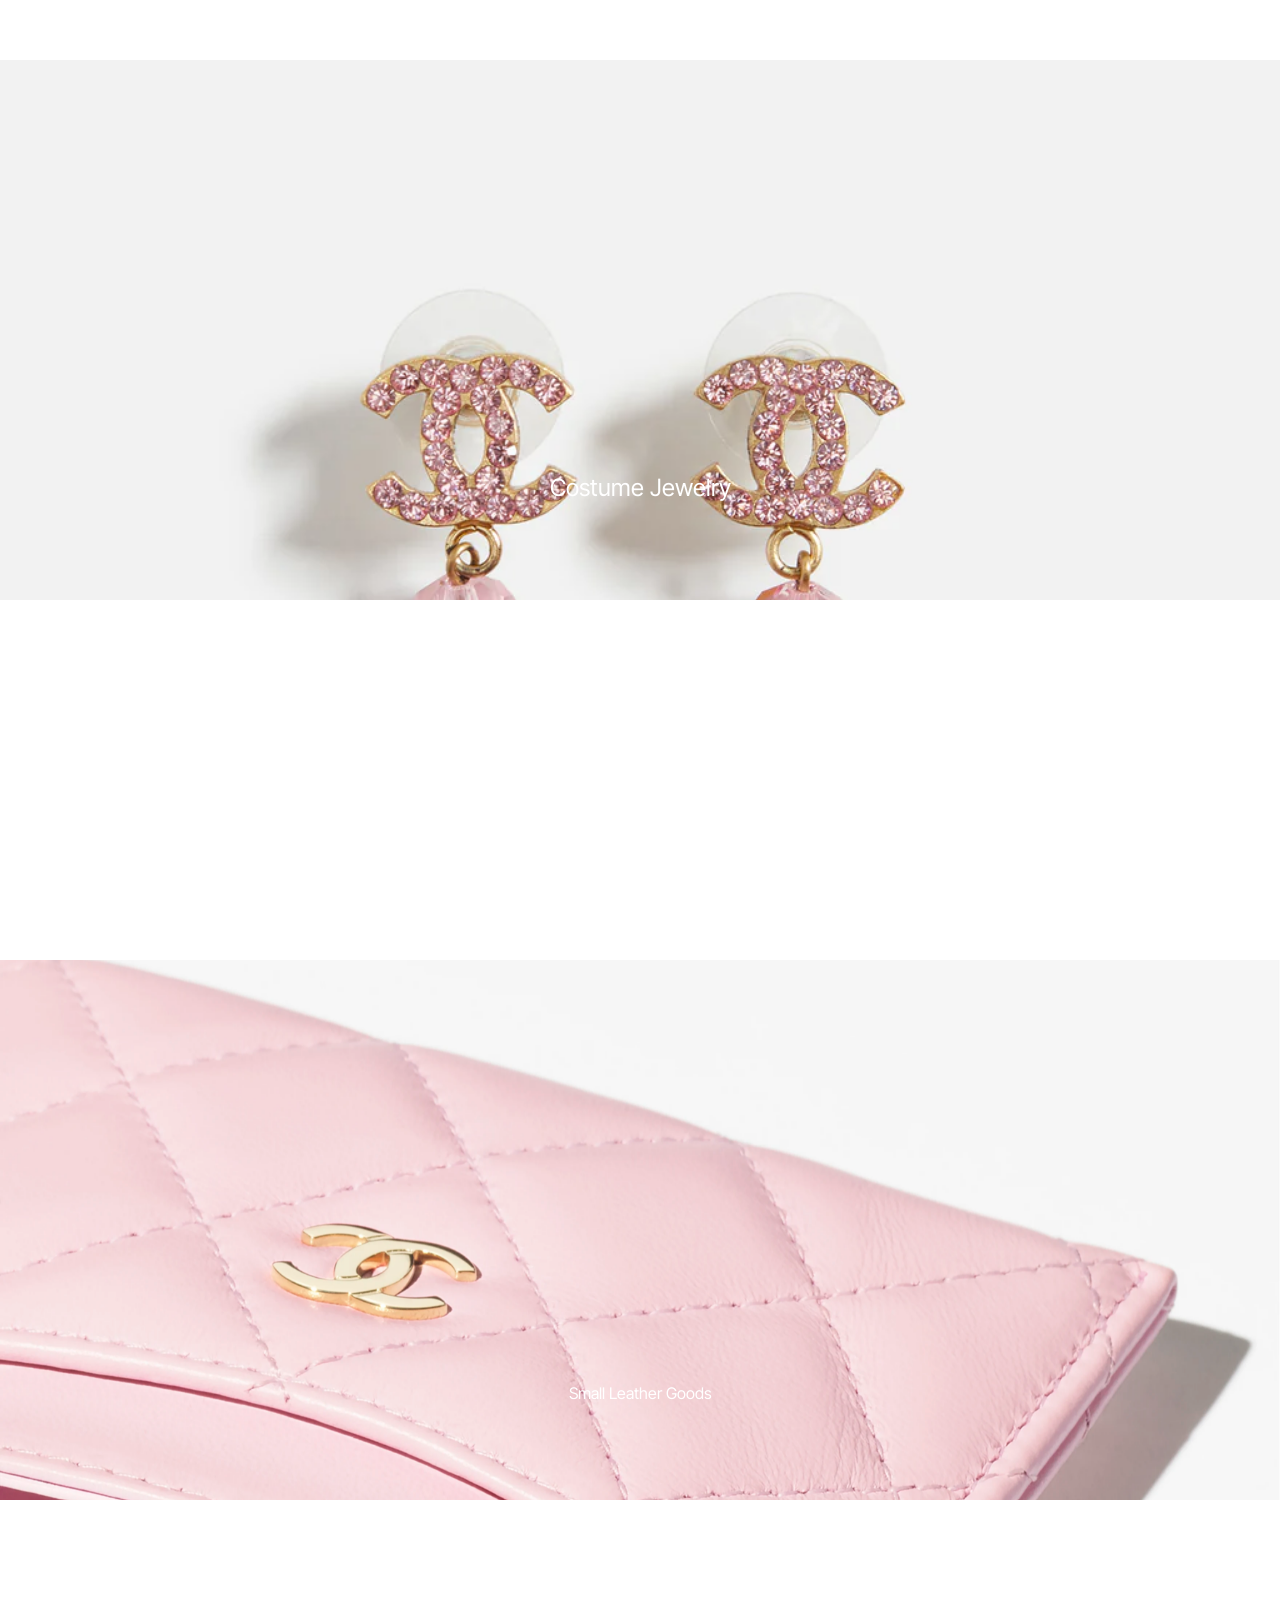
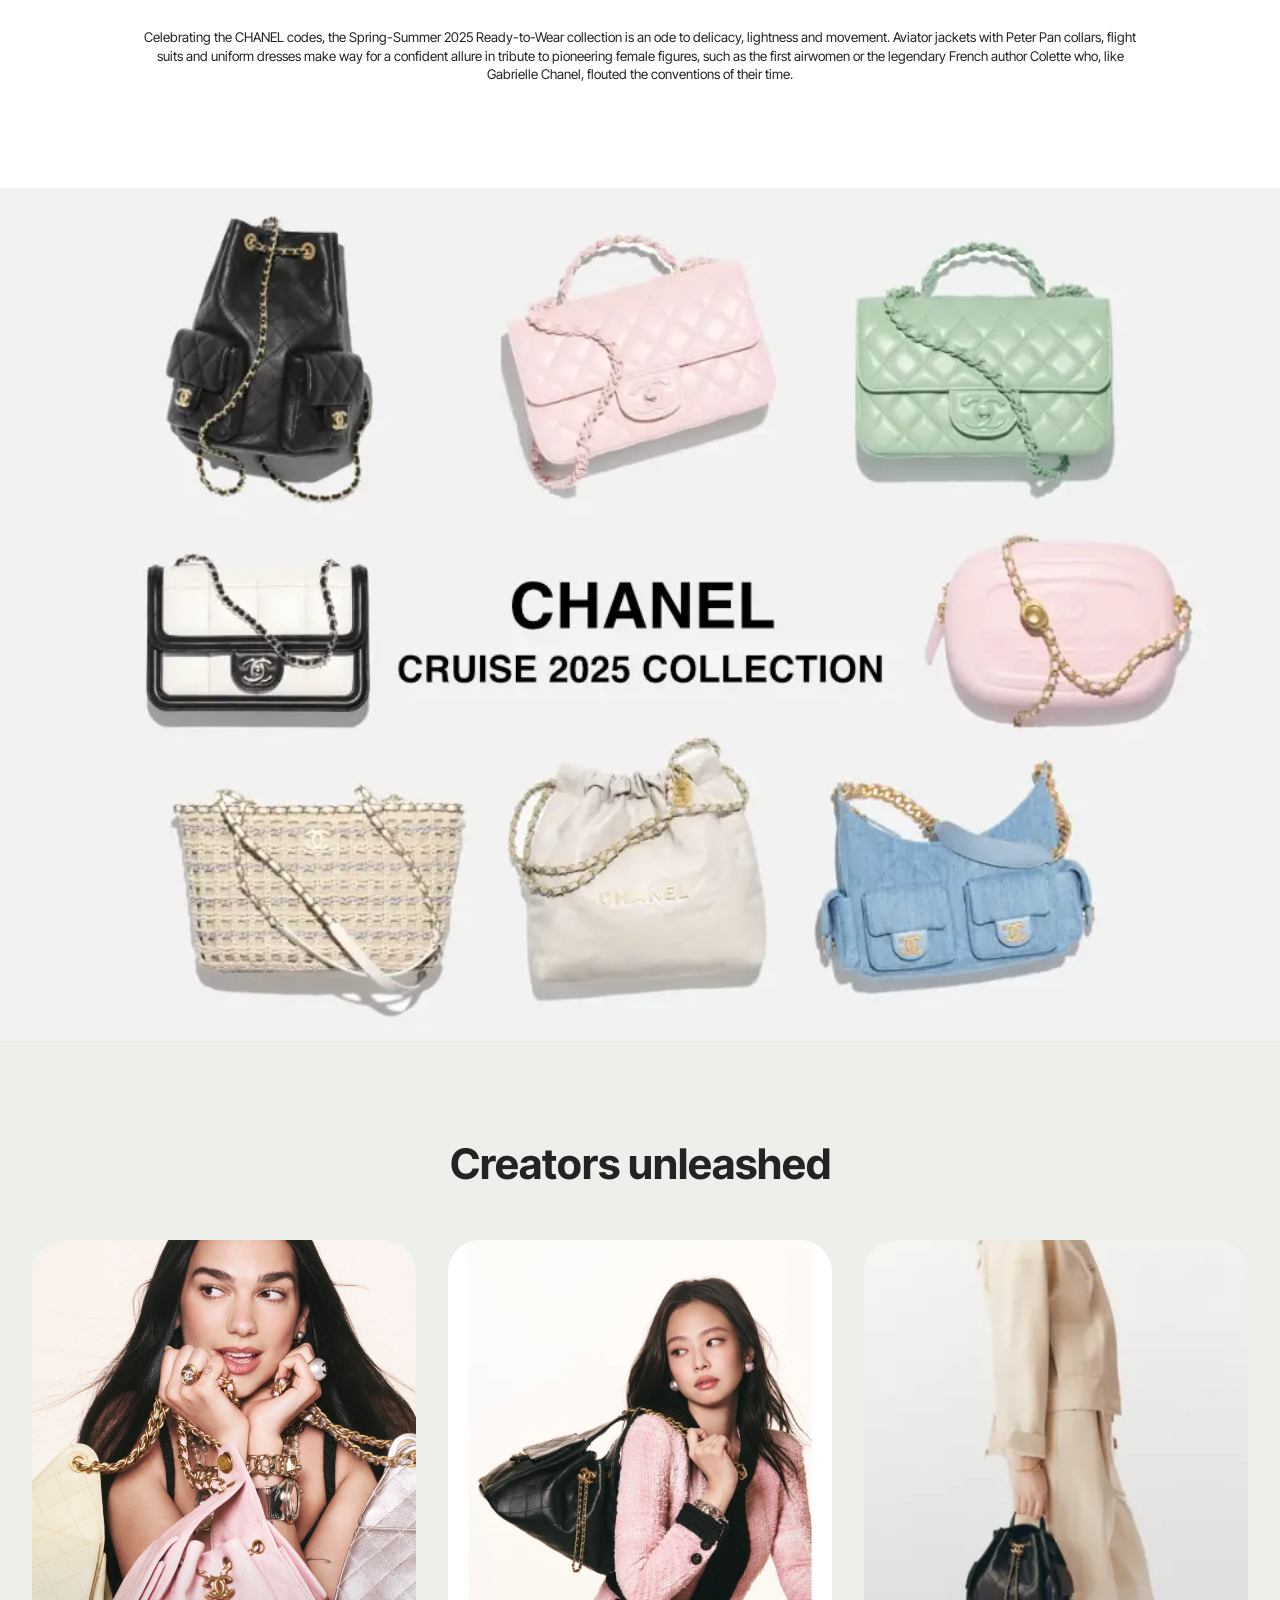
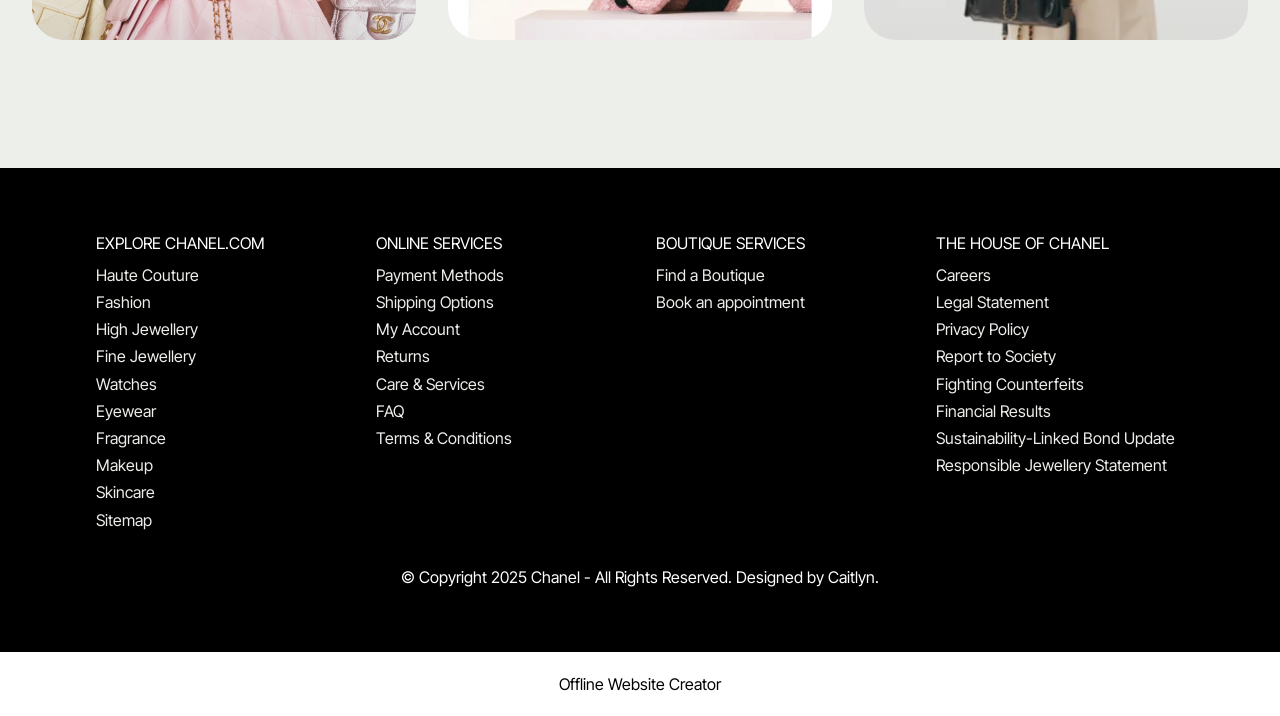
==== commit 16638b5e: "create github pages" ====
--- a/aboutus.html
+++ b/aboutus.html
@@ -7,7 +7,7 @@
   <meta name="generator" content="Mobirise v6.1.4, mobirise.com">
   <meta name="viewport" content="width=device-width, initial-scale=1, minimum-scale=1">
   <link rel="shortcut icon" href="assets/images/chanel-logo.png" type="image/x-icon">
-  <meta name="description" content="">
+  <meta name="description" content="Celebrating the CHANEL codes, the Spring-Summer 2025 Ready-to-Wear collection is an ode to delicacy, lightness and movement.">
   
   
   <title>About us</title>
@@ -18,7 +18,7 @@
   <link rel="stylesheet" href="assets/theme/css/style.css">
   <link rel="preload" href="https://fonts.googleapis.com/css?family=Inter+Tight:100,200,300,400,500,600,700,800,900,100i,200i,300i,400i,500i,600i,700i,800i,900i&display=swap" as="style" onload="this.onload=null;this.rel='stylesheet'">
   <noscript><link rel="stylesheet" href="https://fonts.googleapis.com/css?family=Inter+Tight:100,200,300,400,500,600,700,800,900,100i,200i,300i,400i,500i,600i,700i,800i,900i&display=swap"></noscript>
-  <link rel="preload" as="style" href="assets/mobirise/css/mbr-additional.css?v=tff5qv"><link rel="stylesheet" href="assets/mobirise/css/mbr-additional.css?v=tff5qv" type="text/css">
+  <link rel="preload" as="style" href="assets/mobirise/css/mbr-additional.css?v=EzeUlQ"><link rel="stylesheet" href="assets/mobirise/css/mbr-additional.css?v=EzeUlQ" type="text/css">
 
   
   
@@ -33,7 +33,7 @@
         <div class="container-fluid">
             <div class="navbar-brand">
                 
-                <span class="navbar-caption-wrap"><a class="navbar-caption text-white display-4" href="https://mobiri.se">CHANEL<br><br></a></span>
+                <span class="navbar-caption-wrap"><a class="navbar-caption text-white text-primary display-7" href="index.html">CHANEL<br><br></a></span>
             </div>
             <button class="navbar-toggler" type="button" data-toggle="collapse" data-bs-toggle="collapse" data-target="#navbarSupportedContent" data-bs-target="#navbarSupportedContent" aria-controls="navbarNavAltMarkup" aria-expanded="false" aria-label="Toggle navigation">
                 <div class="hamburger">
@@ -62,7 +62,7 @@
     
 
     
-    <div class="mbr-overlay" style="opacity: 0.2; background-color: rgb(255, 255, 255);"></div>
+    
 
     <div class="align-center container">
         <div class="row justify-content-center">
@@ -70,7 +70,7 @@
                 
                 <h2 class="mbr-section-subtitle mbr-fonts-style mb-3 display-2">COLLECTIONS IN BOUTIQUES</h2>
                 
-                <div class="mbr-section-btn mt-3"><a class="btn btn-white display-4" href="https://mobiri.se">SEE MORE</a></div>
+                
                 
             </div>
         </div>
@@ -83,10 +83,9 @@
   <div class="container-fluid">
     <div class="row">
       <div class="content-wrap col-12 col-md-12">
-        <h1 class="mbr-section-title mbr-fonts-style mbr-white mb-4 display-2">
-          <strong><br>CHANEL&nbsp;&nbsp;</strong></h1>
-        <h2 class="mbr-section-subtitle mbr-fonts-style mbr-white mb-4 display-5">FASHION<br><strong>SPRING SUMMER 2026 SHOW</strong></h2>
-        <p class="mbr-fonts-style mbr-text mbr-white mb-4 display-7">READY - TO - WEAR - SHOW</p>
+        
+        
+        
         
       </div>
     </div>
@@ -103,7 +102,7 @@
           <strong><br></strong><br><div><br></div></h1>
         
         <p class="mbr-fonts-style mbr-text mbr-white mb-4 display-7">Spring-summer 2025<br>Ready-to-wear collection<br></p>
-        <div class="mbr-section-btn"><a class="btn btn-white-outline display-4" href="https://mobiri.se">SEE MORE</a></div>
+        
       </div>
     </div>
   </div>
@@ -118,7 +117,7 @@
         <h1 class="mbr-section-title mbr-fonts-style mbr-white mb-4 display-7"><br><br></h1>
         
         <p class="mbr-fonts-style mbr-text mbr-white mb-4 display-5">Handbags</p>
-        <div class="mbr-section-btn"><a class="btn btn-white-outline display-7" href="https://mobiri.se">SEE MORE</a></div>
+        
       </div>
     </div>
   </div>
@@ -134,7 +133,7 @@
           <strong><br><br></strong></h1>
         
         <p class="mbr-fonts-style mbr-text mbr-white mb-4 display-5">Shoes</p>
-        <div class="mbr-section-btn"><a class="btn btn-white-outline display-7" href="https://mobiri.se">SEE MORE</a></div>
+        
       </div>
     </div>
   </div>
@@ -150,7 +149,7 @@
           <strong><br><br></strong></h1>
         
         <p class="mbr-fonts-style mbr-text mbr-white mb-4 display-5">Costume Jewelry</p>
-        <div class="mbr-section-btn"><a class="btn btn-white-outline display-7" href="https://mobiri.se">SEE MORE</a></div>
+        
       </div>
     </div>
   </div>
@@ -166,7 +165,7 @@
           <strong><br><br></strong></h1>
         
         <p class="mbr-fonts-style mbr-text mbr-white mb-4 display-7">Small Leather Goods</p>
-        <div class="mbr-section-btn"><a class="btn btn-white-outline display-7" href="https://mobiri.se">SEE MORE</a></div>
+        
       </div>
     </div>
   </div>
@@ -283,7 +282,7 @@
 			</div>
 		</div>
 	</div>
-</section><section class="display-7" style="padding: 0;align-items: center;justify-content: center;flex-wrap: wrap;    align-content: center;display: flex;position: relative;height: 4rem;"><a href="https://mobiri.se/4250564" style="flex: 1 1;height: 4rem;position: absolute;width: 100%;z-index: 1;"><img alt="" style="height: 4rem;" src="[data-uri]"></a><p style="margin: 0;text-align: center;" class="display-7">&#8204;</p><a style="z-index:1" href="https://mobirise.com/builder/ai-website-builder.html">AI Website Software</a></section><script src="assets/bootstrap/js/bootstrap.bundle.min.js"></script>  <script src="assets/parallax/jarallax.js"></script>  <script src="assets/smoothscroll/smooth-scroll.js"></script>  <script src="assets/ytplayer/index.js"></script>  <script src="assets/dropdown/js/navbar-dropdown.js"></script>  <script src="assets/vimeoplayer/player.js"></script>  <script src="assets/theme/js/script.js"></script>  
+</section><section class="display-7" style="padding: 0;align-items: center;justify-content: center;flex-wrap: wrap;    align-content: center;display: flex;position: relative;height: 4rem;"><a href="https://mobiri.se/4250564" style="flex: 1 1;height: 4rem;position: absolute;width: 100%;z-index: 1;"><img alt="" style="height: 4rem;" src="[data-uri]"></a><p style="margin: 0;text-align: center;" class="display-7">&#8204;</p><a style="z-index:1" href="https://mobirise.com/offline-website-builder.html">Offline Website Creator</a></section><script src="assets/bootstrap/js/bootstrap.bundle.min.js"></script>  <script src="assets/parallax/jarallax.js"></script>  <script src="assets/smoothscroll/smooth-scroll.js"></script>  <script src="assets/ytplayer/index.js"></script>  <script src="assets/dropdown/js/navbar-dropdown.js"></script>  <script src="assets/vimeoplayer/player.js"></script>  <script src="assets/theme/js/script.js"></script>  
   
   
 </body>
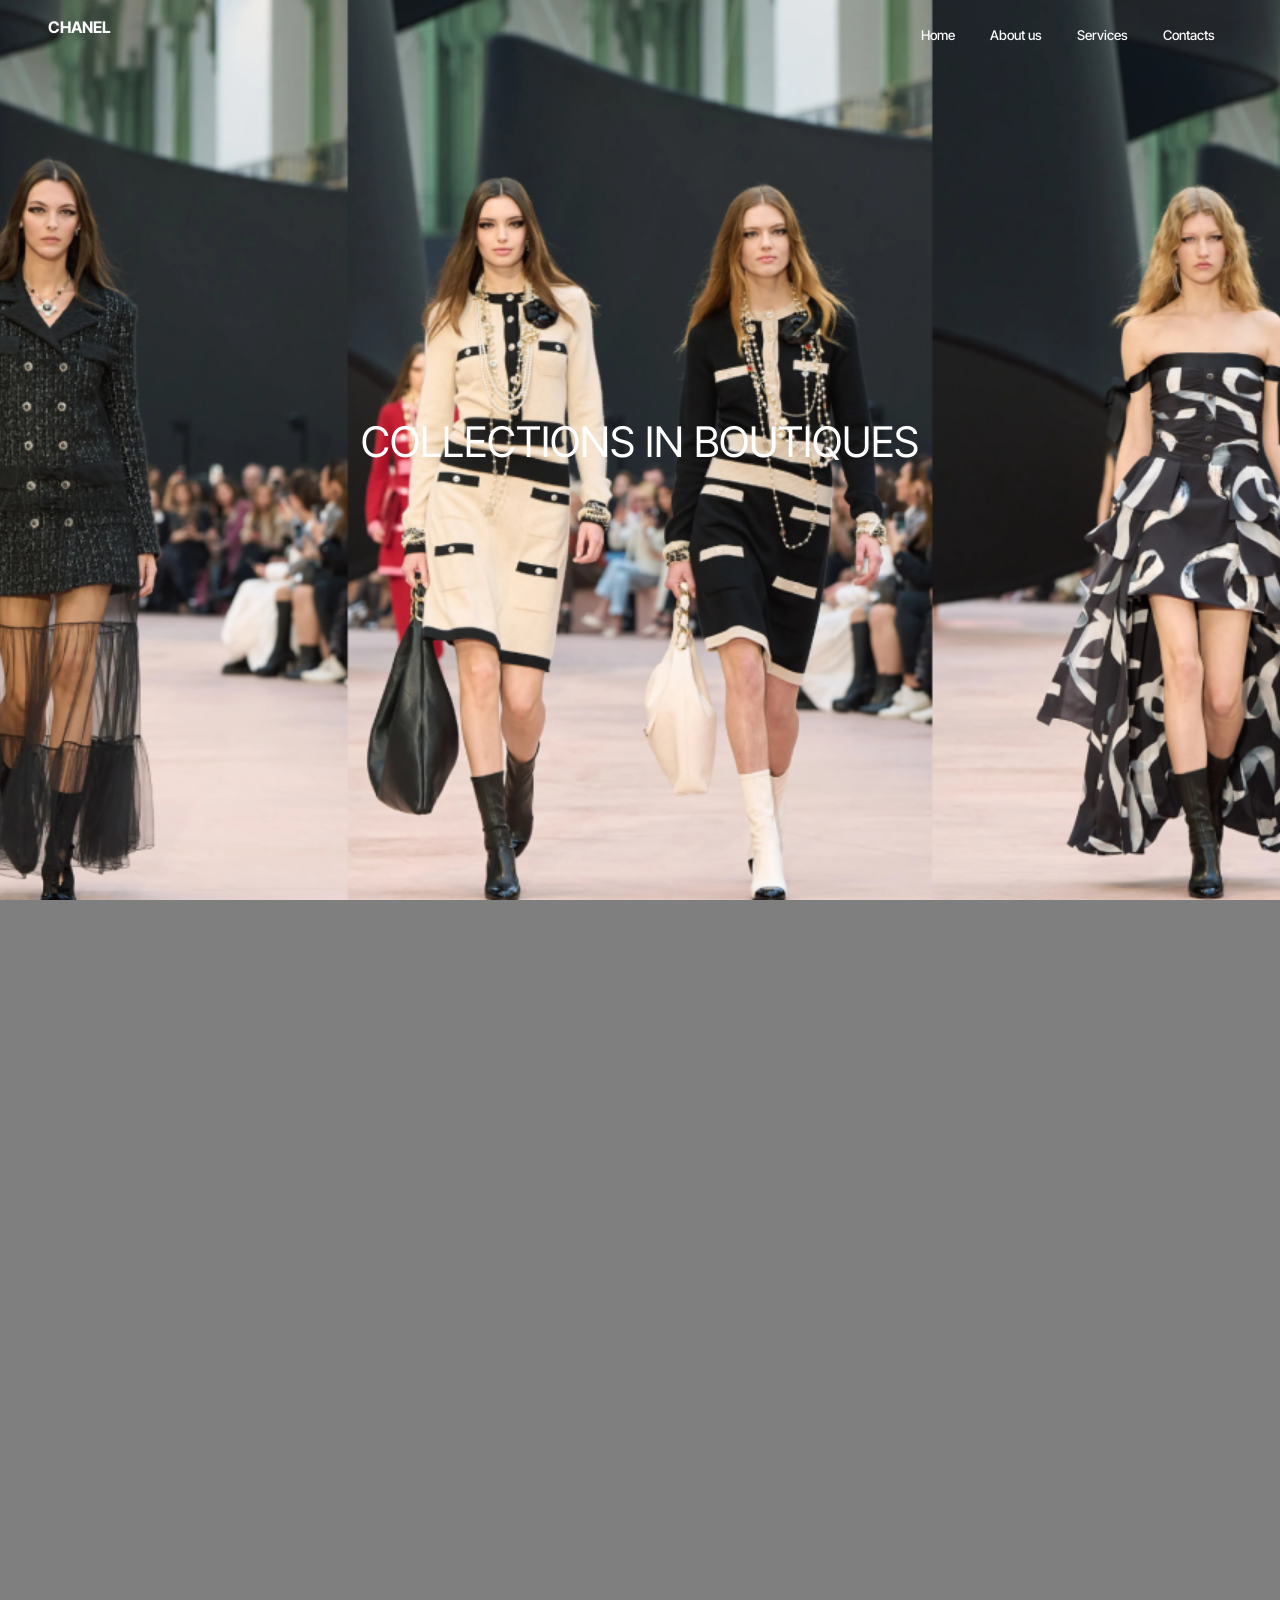
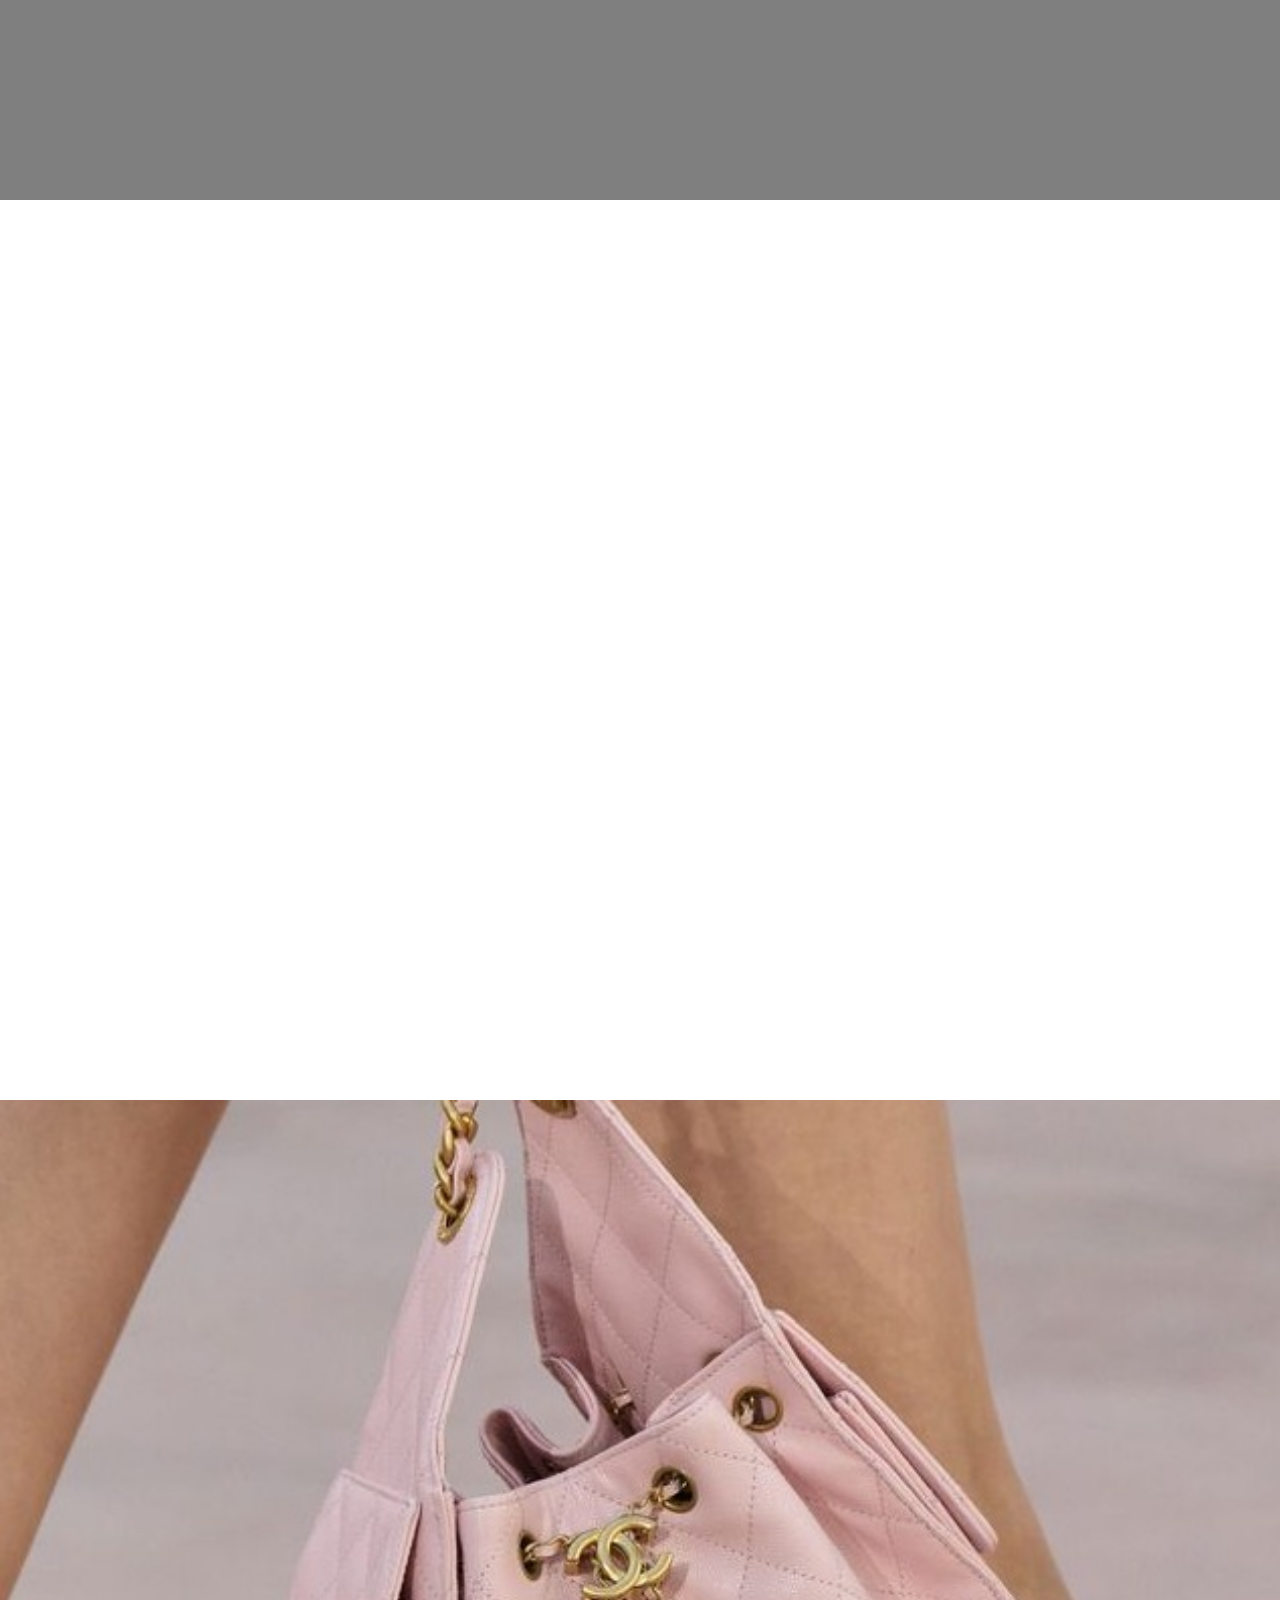
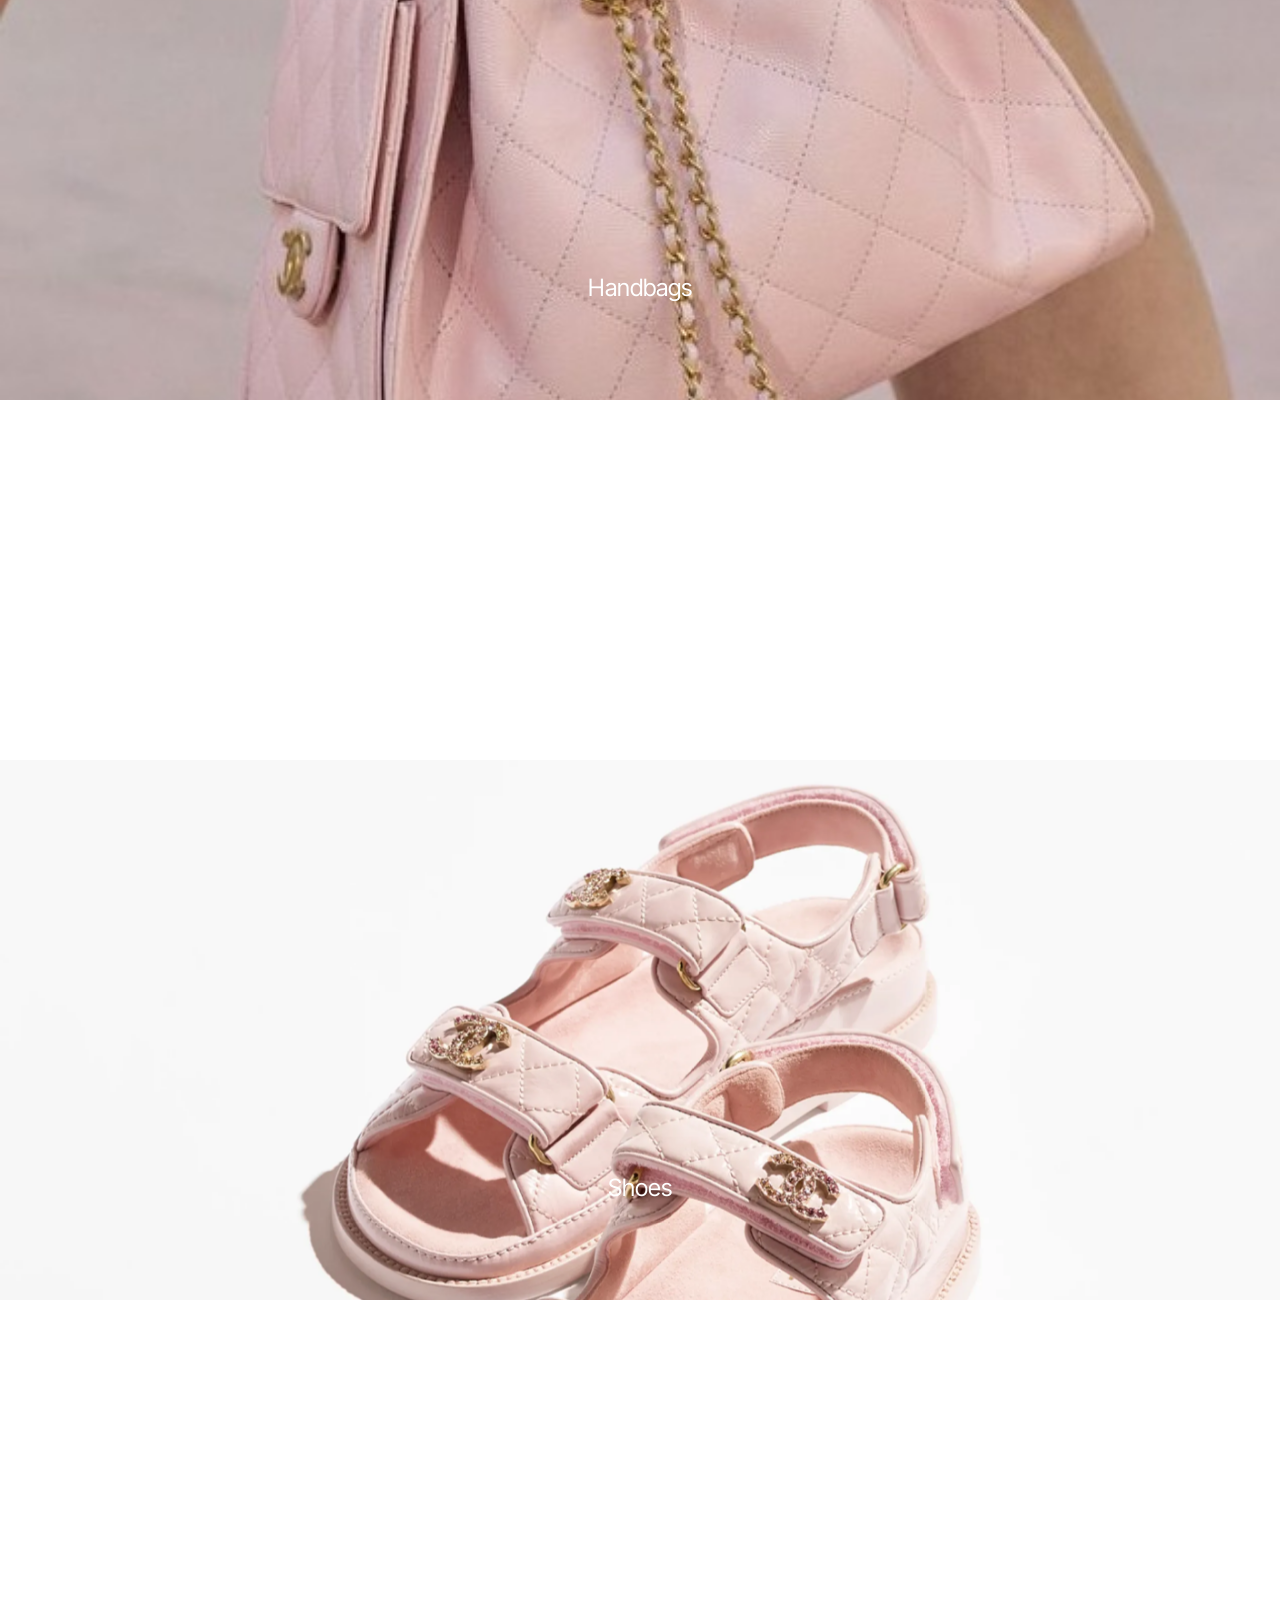
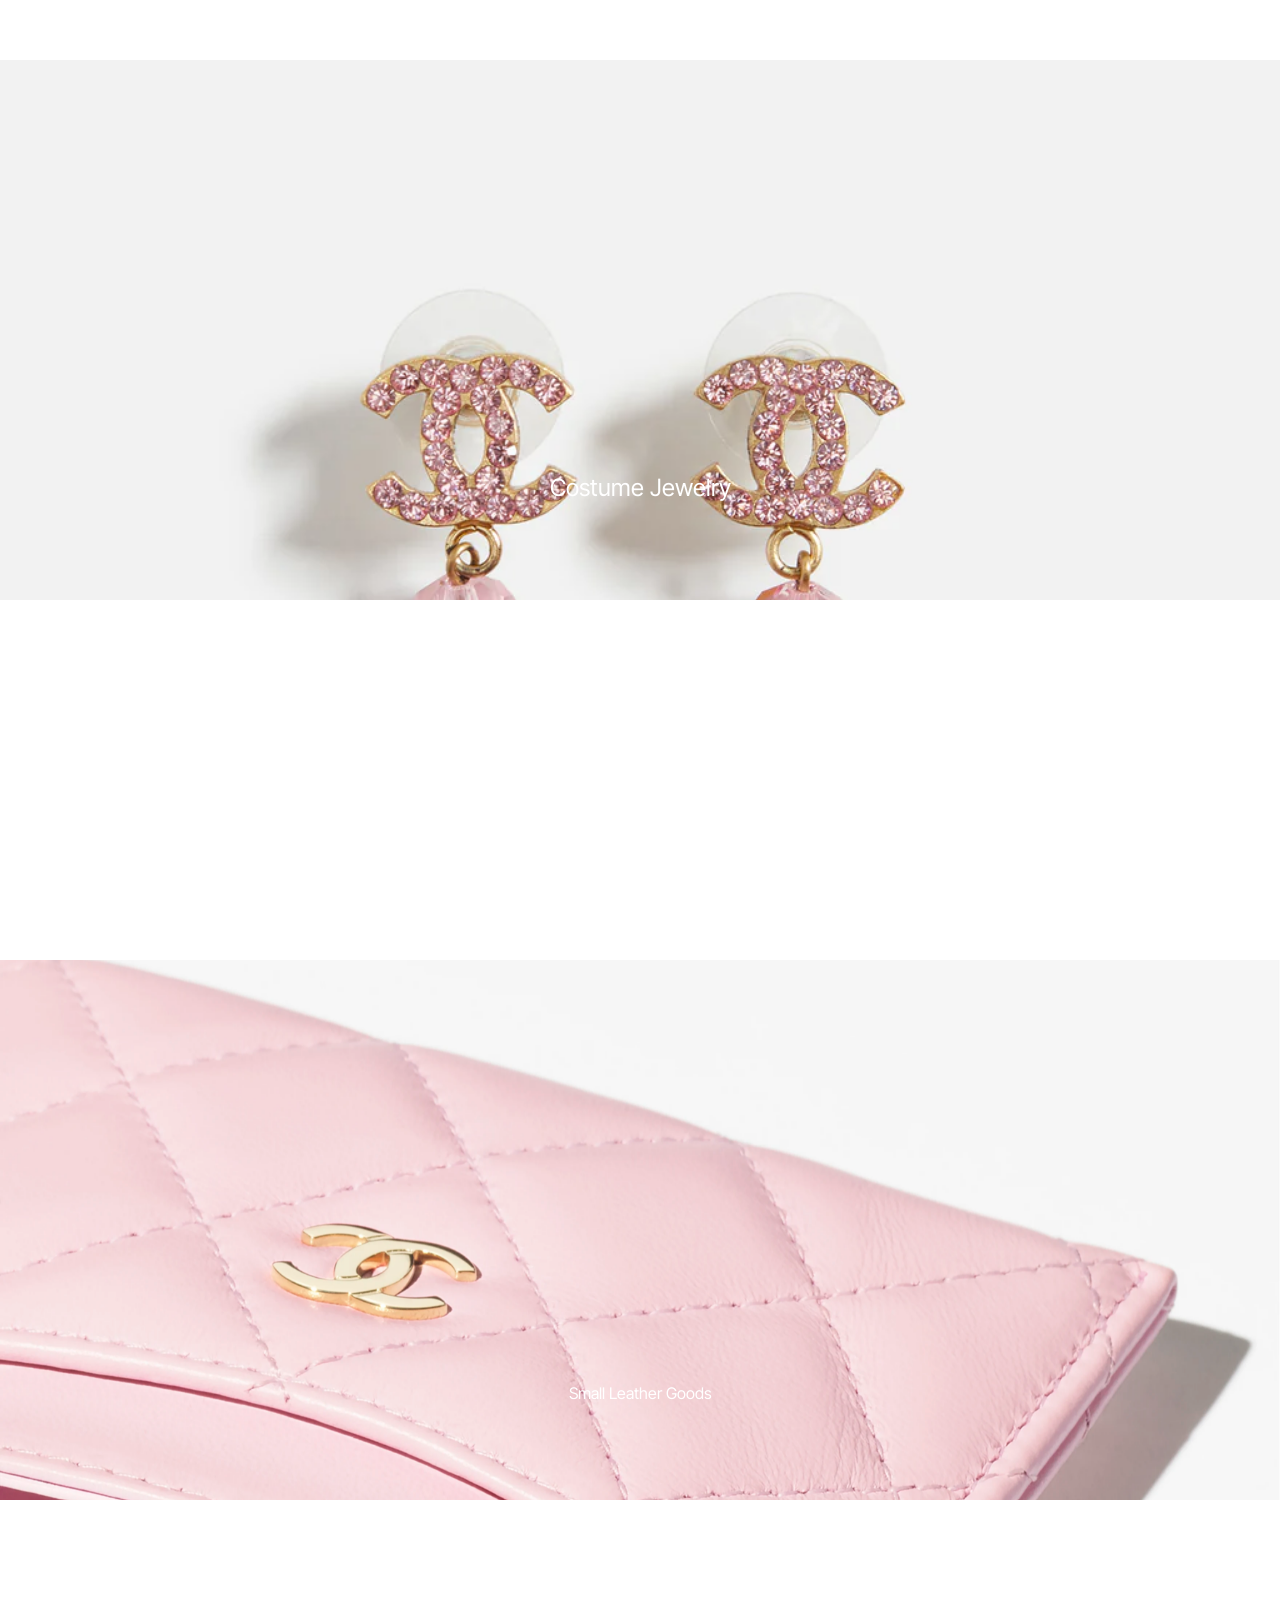
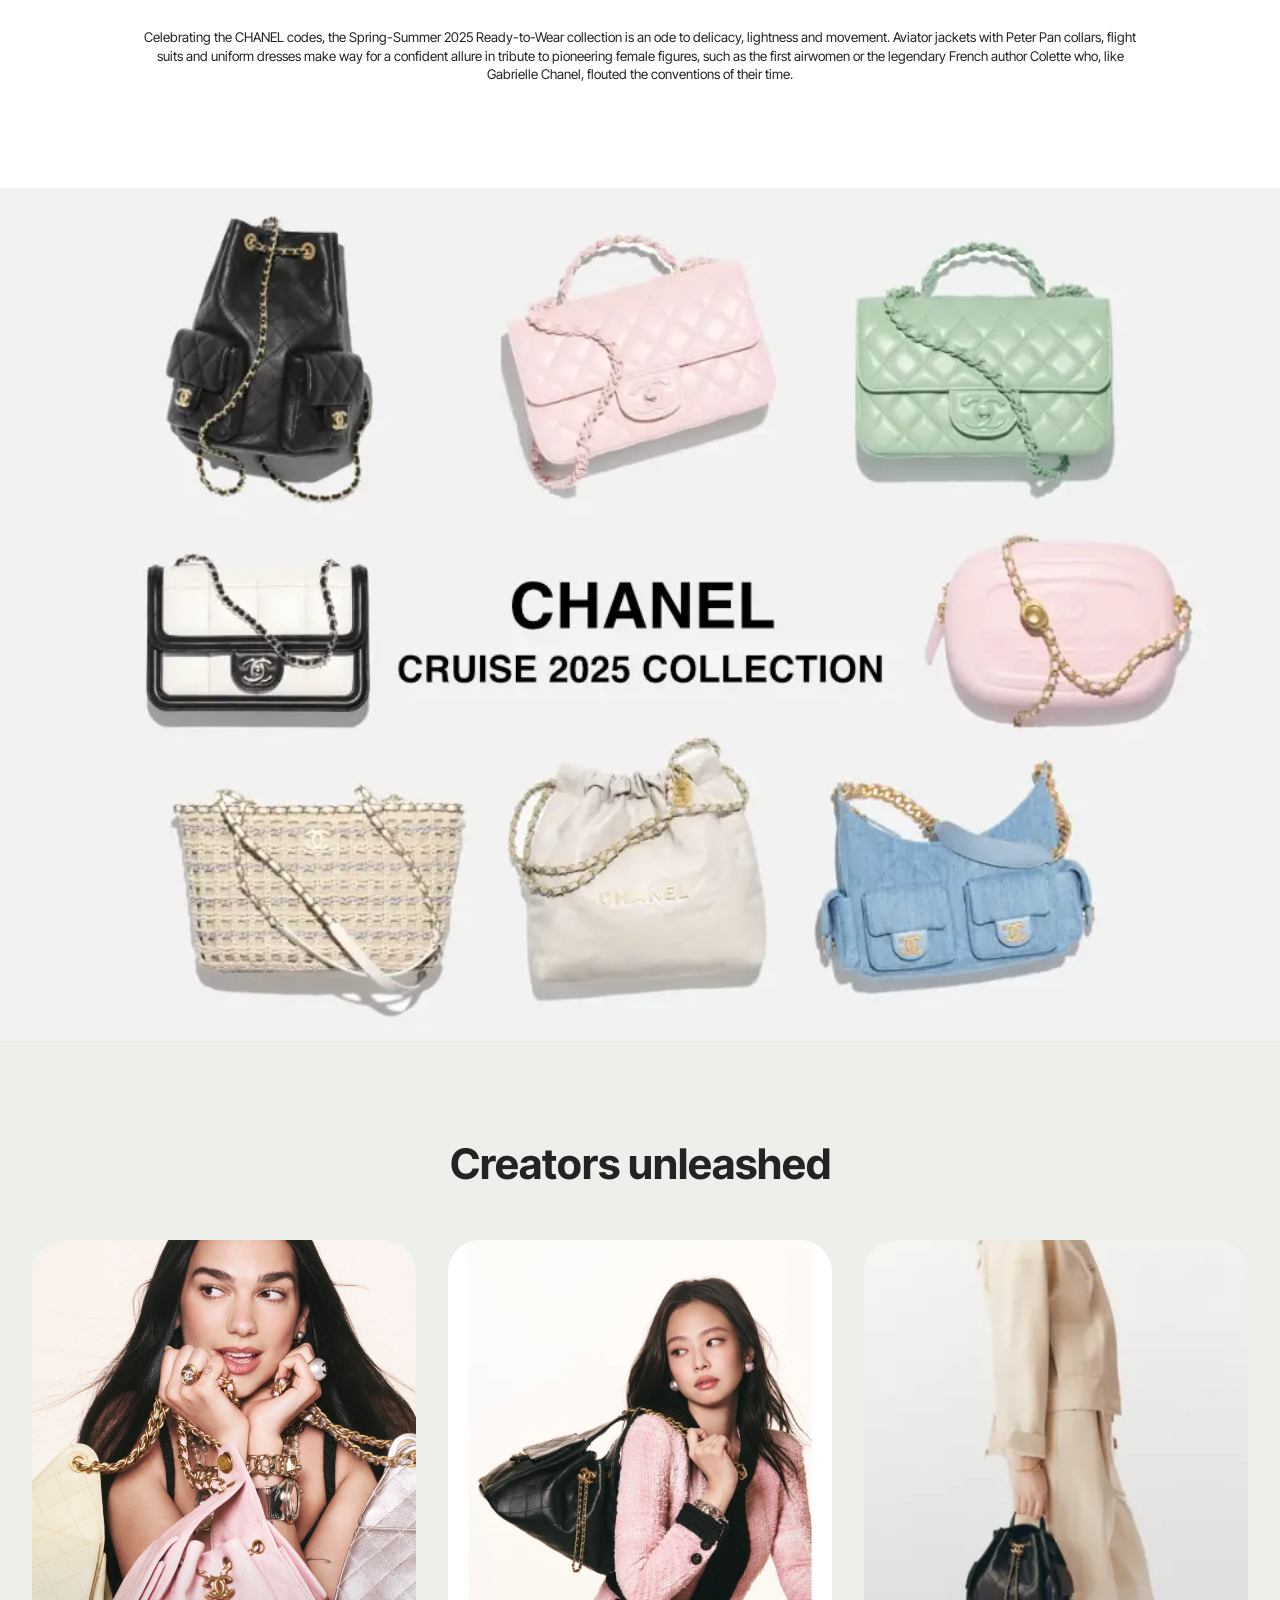
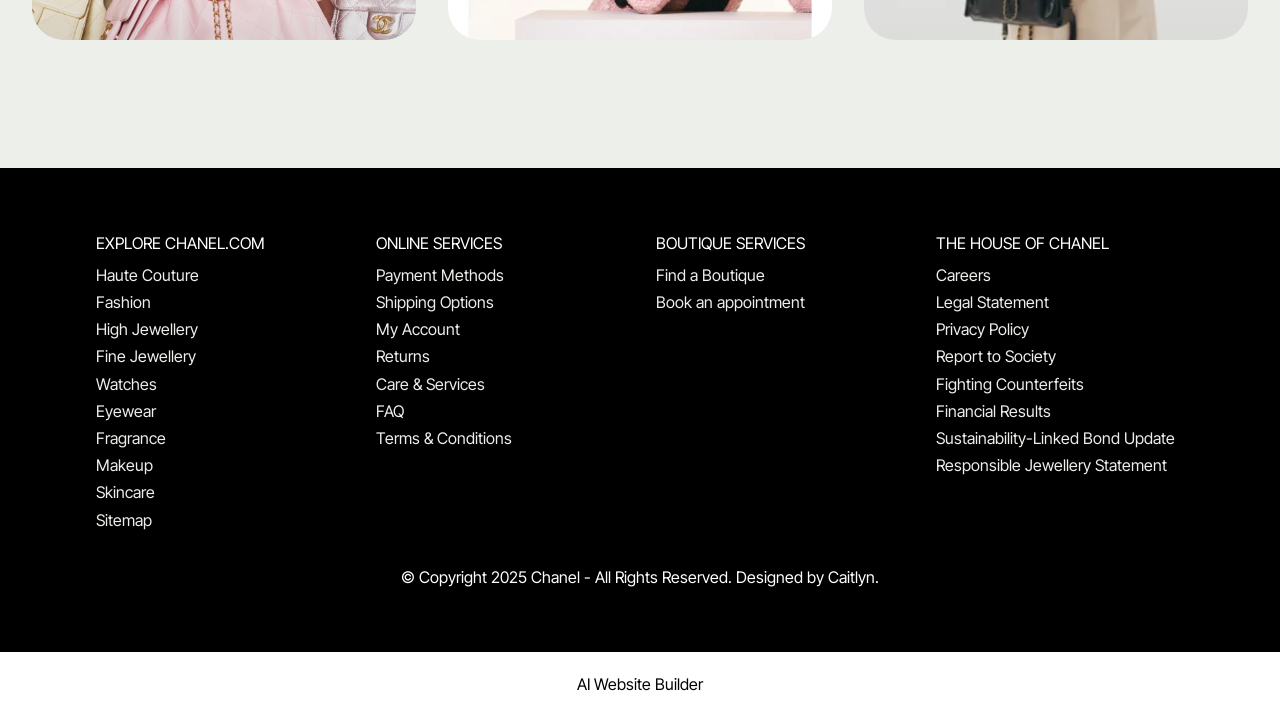
==== commit a4884bb5: "create github pages" ====
--- a/aboutus.html
+++ b/aboutus.html
@@ -18,7 +18,7 @@
   <link rel="stylesheet" href="assets/theme/css/style.css">
   <link rel="preload" href="https://fonts.googleapis.com/css?family=Inter+Tight:100,200,300,400,500,600,700,800,900,100i,200i,300i,400i,500i,600i,700i,800i,900i&display=swap" as="style" onload="this.onload=null;this.rel='stylesheet'">
   <noscript><link rel="stylesheet" href="https://fonts.googleapis.com/css?family=Inter+Tight:100,200,300,400,500,600,700,800,900,100i,200i,300i,400i,500i,600i,700i,800i,900i&display=swap"></noscript>
-  <link rel="preload" as="style" href="assets/mobirise/css/mbr-additional.css?v=EzeUlQ"><link rel="stylesheet" href="assets/mobirise/css/mbr-additional.css?v=EzeUlQ" type="text/css">
+  <link rel="preload" as="style" href="assets/mobirise/css/mbr-additional.css?v=NrliN8"><link rel="stylesheet" href="assets/mobirise/css/mbr-additional.css?v=NrliN8" type="text/css">
 
   
   
@@ -282,7 +282,7 @@
 			</div>
 		</div>
 	</div>
-</section><section class="display-7" style="padding: 0;align-items: center;justify-content: center;flex-wrap: wrap;    align-content: center;display: flex;position: relative;height: 4rem;"><a href="https://mobiri.se/4250564" style="flex: 1 1;height: 4rem;position: absolute;width: 100%;z-index: 1;"><img alt="" style="height: 4rem;" src="[data-uri]"></a><p style="margin: 0;text-align: center;" class="display-7">&#8204;</p><a style="z-index:1" href="https://mobirise.com/offline-website-builder.html">Offline Website Creator</a></section><script src="assets/bootstrap/js/bootstrap.bundle.min.js"></script>  <script src="assets/parallax/jarallax.js"></script>  <script src="assets/smoothscroll/smooth-scroll.js"></script>  <script src="assets/ytplayer/index.js"></script>  <script src="assets/dropdown/js/navbar-dropdown.js"></script>  <script src="assets/vimeoplayer/player.js"></script>  <script src="assets/theme/js/script.js"></script>  
+</section><section class="display-7" style="padding: 0;align-items: center;justify-content: center;flex-wrap: wrap;    align-content: center;display: flex;position: relative;height: 4rem;"><a href="https://mobiri.se/4250564" style="flex: 1 1;height: 4rem;position: absolute;width: 100%;z-index: 1;"><img alt="" style="height: 4rem;" src="[data-uri]"></a><p style="margin: 0;text-align: center;" class="display-7">&#8204;</p><a style="z-index:1" href="https://mobirise.com/builder/ai-website-builder.html">AI Website Builder</a></section><script src="assets/bootstrap/js/bootstrap.bundle.min.js"></script>  <script src="assets/parallax/jarallax.js"></script>  <script src="assets/smoothscroll/smooth-scroll.js"></script>  <script src="assets/ytplayer/index.js"></script>  <script src="assets/dropdown/js/navbar-dropdown.js"></script>  <script src="assets/vimeoplayer/player.js"></script>  <script src="assets/theme/js/script.js"></script>  
   
   
 </body>
